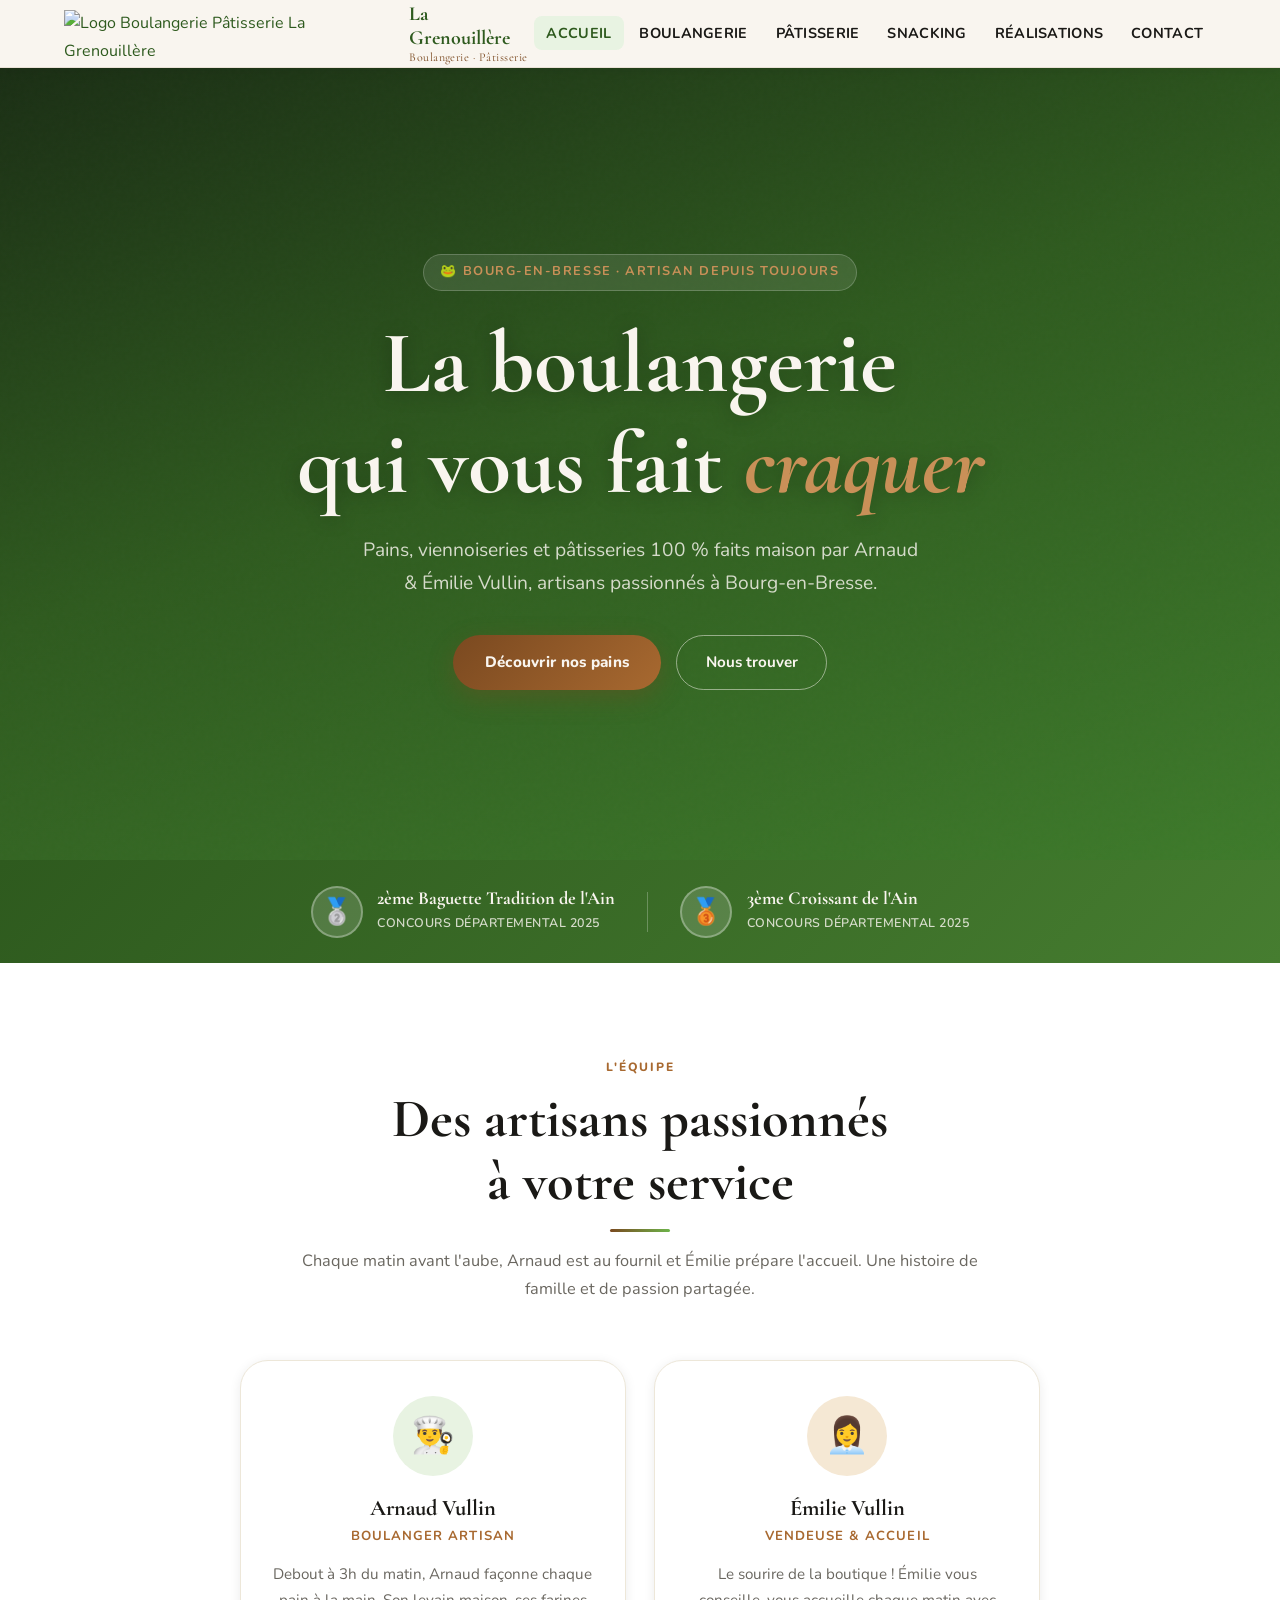
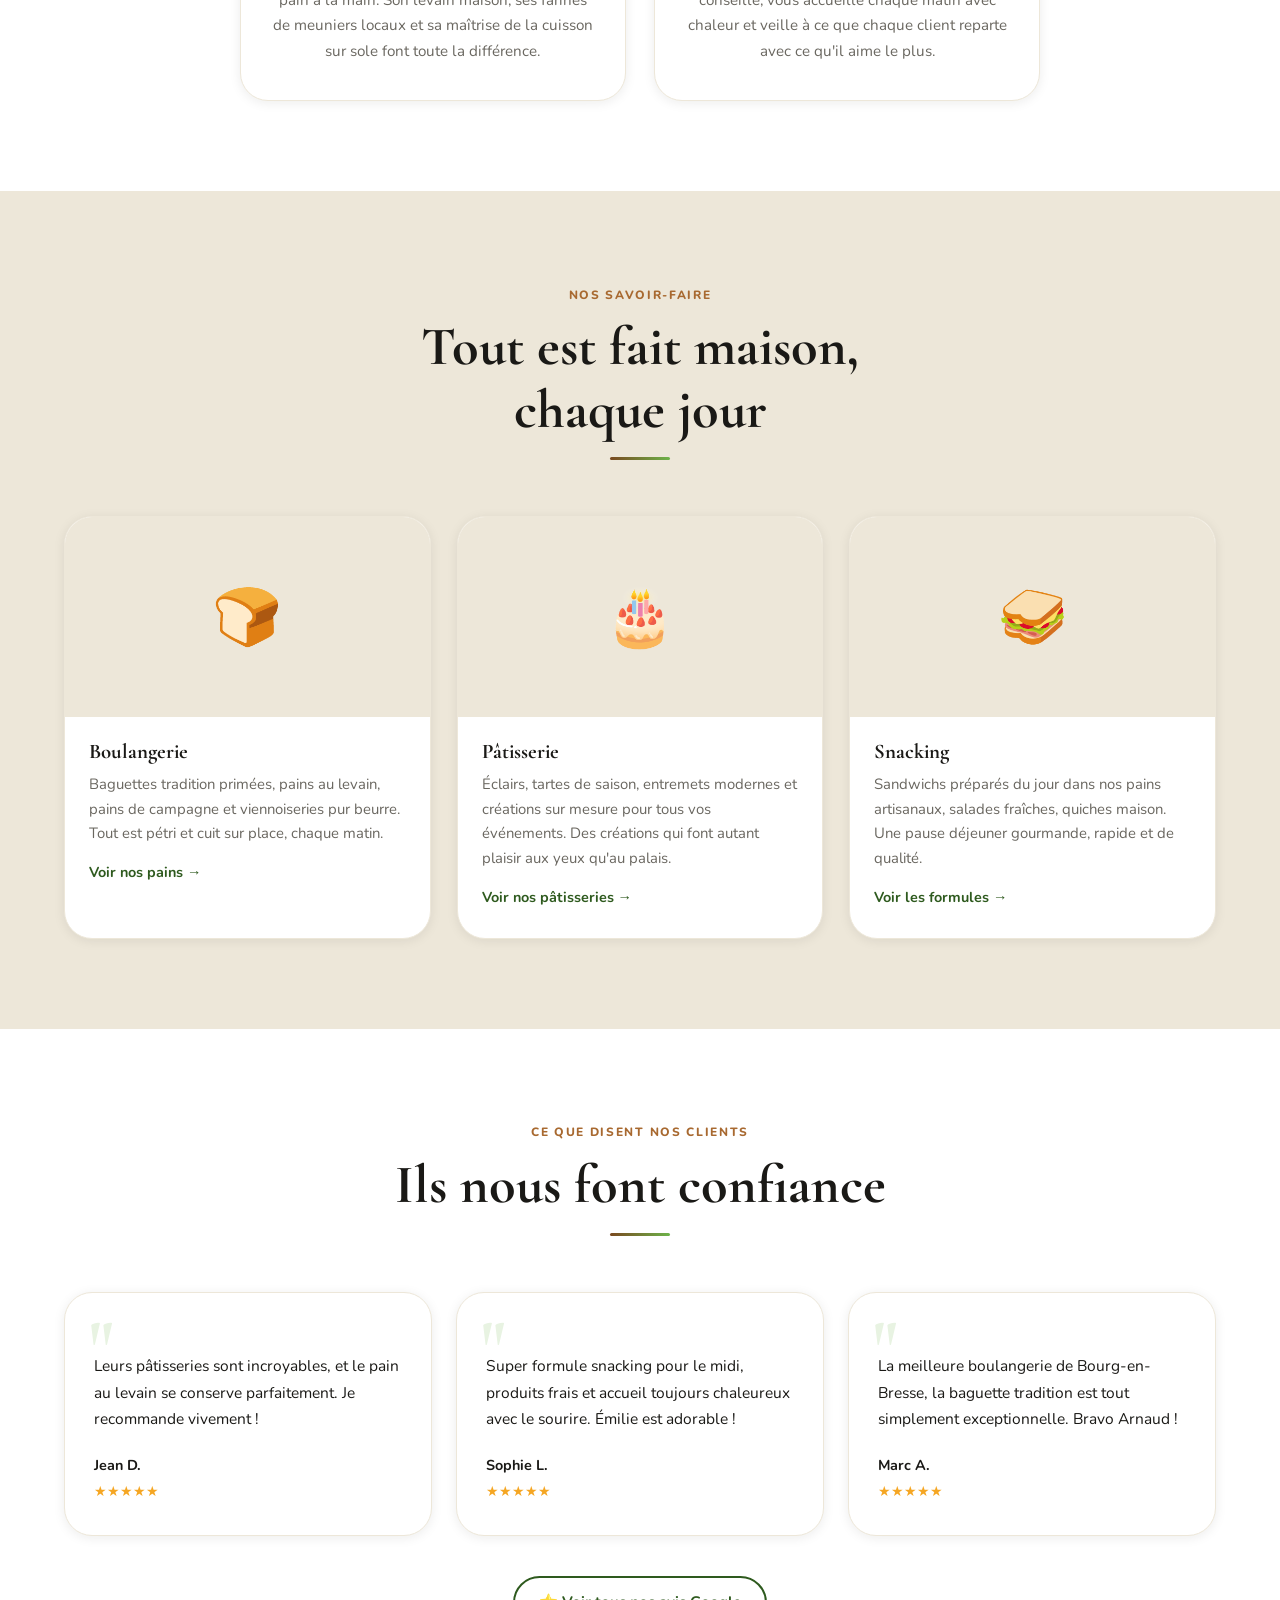
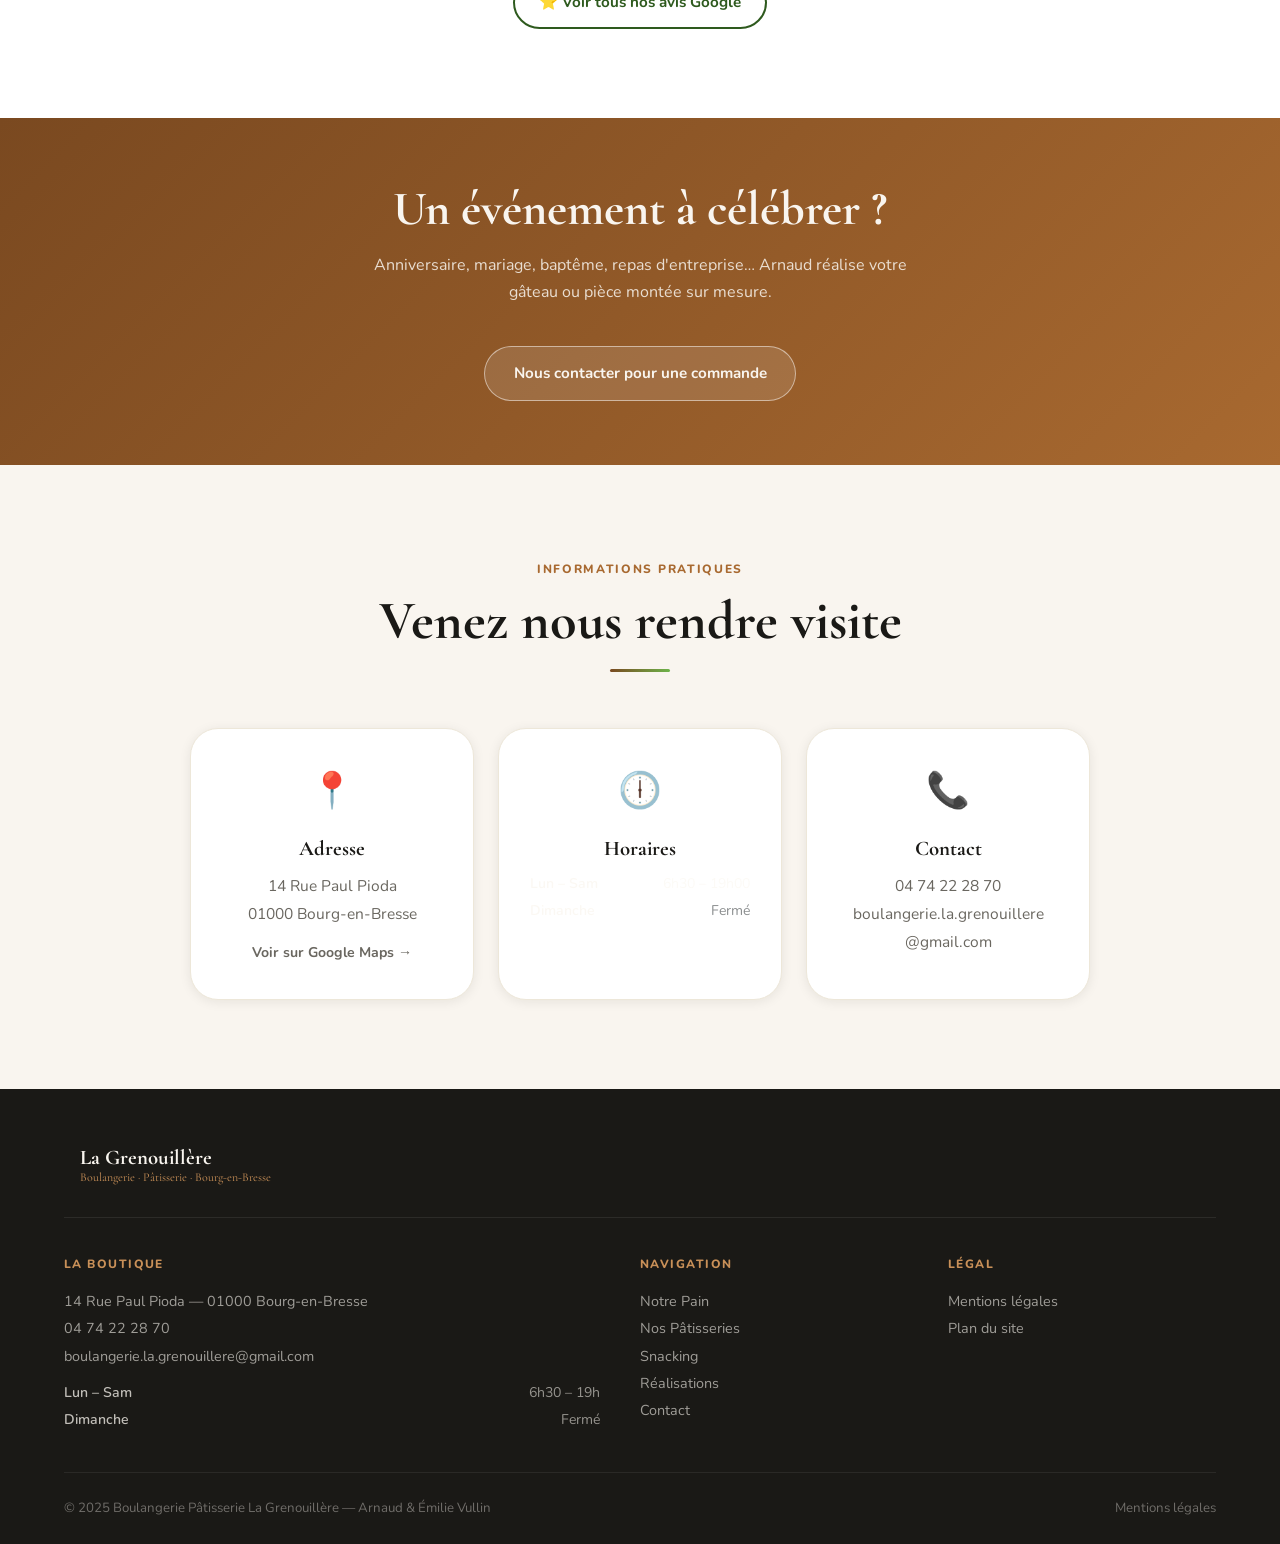
==== index.html @ 6d9329ed "super site" ====
<!DOCTYPE html>
<html lang="fr">
<head>
  <meta charset="UTF-8">
  <meta name="viewport" content="width=device-width, initial-scale=1.0">
  <title>Boulangerie Pâtisserie La Grenouillère — Artisan Boulanger à Bourg-en-Bresse</title>
  <meta name="description" content="Boulangerie Pâtisserie artisanale La Grenouillère, tenue par Arnaud et Émilie Vullin à Bourg-en-Bresse. Primée 2ème Baguette Tradition & 3ème Croissant de l'Ain 2025. Tout fait maison.">
  <meta name="robots" content="index, follow">
  <meta name="keywords" content="boulangerie Bourg-en-Bresse, pâtisserie artisanale, baguette tradition Ain, croissant artisanal, La Grenouillère">
  <link rel="canonical" href="https://boulangerie-bourgenbresse.fr/">
  <link rel="stylesheet" href="style.css">

  <!-- Open Graph -->
  <meta property="og:title" content="Boulangerie Pâtisserie La Grenouillère — Bourg-en-Bresse">
  <meta property="og:description" content="Artisan boulanger-pâtissier à Bourg-en-Bresse. Primé 2ème Baguette Tradition & 3ème Croissant de l'Ain 2025.">
  <meta property="og:type" content="website">
  <meta property="og:url" content="https://boulangerie-bourgenbresse.fr/">
  <meta property="og:image" content="https://boulangerie-bourgenbresse.fr/images/og-image.jpg">
  <meta property="og:locale" content="fr_FR">

  <!-- Schema.org JSON-LD -->
  <script type="application/ld+json">
  {
    "@context": "https://schema.org",
    "@type": "Bakery",
    "name": "Boulangerie Pâtisserie La Grenouillère",
    "description": "Boulangerie pâtisserie artisanale tenue par Arnaud et Émilie Vullin. Primée 2ème Baguette Tradition et 3ème Croissant de l'Ain 2025.",
    "url": "https://boulangerie-bourgenbresse.fr/",
    "telephone": "+33474222870",
    "email": "boulangerie.la.grenouillere@gmail.com",
    "image": "https://boulangerie-bourgenbresse.fr/images/logo-grenouille.png",
    "priceRange": "€",
    "servesCuisine": "Boulangerie, Pâtisserie française",
    "address": {
      "@type": "PostalAddress",
      "streetAddress": "14 Rue Paul Pioda",
      "addressLocality": "Bourg-en-Bresse",
      "postalCode": "01000",
      "addressCountry": "FR"
    },
    "geo": {
      "@type": "GeoCoordinates",
      "latitude": "46.2059",
      "longitude": "5.2263"
    },
    "openingHoursSpecification": [
      {
        "@type": "OpeningHoursSpecification",
        "dayOfWeek": ["Monday","Tuesday","Wednesday","Thursday","Friday","Saturday"],
        "opens": "06:30",
        "closes": "19:00"
      }
    ],
    "award": [
      "2ème Baguette Tradition de l'Ain 2025",
      "3ème Croissant de l'Ain 2025"
    ]
  }
  </script>
</head>
<body>

<!-- ===== HEADER ===== -->
<header>
  <div class="logo-container">
    <a href="index.html">
      <img src="images/logo-grenouille.png" alt="Logo Boulangerie Pâtisserie La Grenouillère">
      <div class="logo-text">La Grenouillère <span>Boulangerie · Pâtisserie</span></div>
    </a>
  </div>
  <div id="burger" class="burger" aria-label="Ouvrir le menu" role="button" tabindex="0">
    <div></div><div></div><div></div>
  </div>
  <nav id="nav-links" role="navigation" aria-label="Navigation principale">
    <ul>
      <li><a href="index.html" class="active">Accueil</a></li>
      <li><a href="boulangerie.html">Boulangerie</a></li>
      <li><a href="patisserie.html">Pâtisserie</a></li>
      <li><a href="snacking.html">Snacking</a></li>
      <li><a href="realisations.html">Réalisations</a></li>
      <li><a href="contact.html">Contact</a></li>
    </ul>
  </nav>
</header>

<!-- ===== HERO ===== -->
<main>
<section class="hero" aria-label="Accueil">
  <div class="hero-grain" aria-hidden="true"></div>
  <div class="hero-inner">
    <div class="hero-eyebrow">🐸 Bourg-en-Bresse · Artisan depuis toujours</div>
    <h1>La boulangerie<br>qui vous fait <em>craquer</em></h1>
    <p>Pains, viennoiseries et pâtisseries 100&nbsp;% faits maison par Arnaud &amp; Émilie Vullin, artisans passionnés à Bourg-en-Bresse.</p>
    <div class="hero-cta">
      <a href="boulangerie.html" class="btn-primary">Découvrir nos pains</a>
      <a href="contact.html" class="btn-outline">Nous trouver</a>
    </div>
  </div>
</section>

<!-- ===== RÉCOMPENSES ===== -->
<div class="awards-strip" role="region" aria-label="Récompenses">
  <div class="award-badge">
    <div class="award-badge-icon" aria-hidden="true">🥈</div>
    <div class="award-badge-text">
      <strong>2ème Baguette Tradition de l'Ain</strong>
      <span>Concours Départemental 2025</span>
    </div>
  </div>
  <div class="award-sep" aria-hidden="true"></div>
  <div class="award-badge">
    <div class="award-badge-icon" aria-hidden="true">🥉</div>
    <div class="award-badge-text">
      <strong>3ème Croissant de l'Ain</strong>
      <span>Concours Départemental 2025</span>
    </div>
  </div>
</div>

<!-- ===== ARTISANS ===== -->
<section class="section-pad section-pad--white" aria-labelledby="artisans-title">
  <div class="section-header">
    <span class="section-label">L'équipe</span>
    <h2 class="section-title" id="artisans-title">Des artisans passionnés<br>à votre service</h2>
    <div class="divider"></div>
    <p class="section-sub" style="margin-top:1rem">Chaque matin avant l'aube, Arnaud est au fournil et Émilie prépare l'accueil. Une histoire de famille et de passion partagée.</p>
  </div>
  <div class="team-grid">
    <article class="team-card">
      <div class="team-avatar team-avatar--green" aria-hidden="true">👨‍🍳</div>
      <h3>Arnaud Vullin</h3>
      <p class="role">Boulanger artisan</p>
      <p>Debout à 3h du matin, Arnaud façonne chaque pain à la main. Son levain maison, ses farines de meuniers locaux et sa maîtrise de la cuisson sur sole font toute la différence.</p>
    </article>
    <article class="team-card">
      <div class="team-avatar team-avatar--wood" aria-hidden="true">👩‍💼</div>
      <h3>Émilie Vullin</h3>
      <p class="role">Vendeuse & accueil</p>
      <p>Le sourire de la boutique ! Émilie vous conseille, vous accueille chaque matin avec chaleur et veille à ce que chaque client reparte avec ce qu'il aime le plus.</p>
    </article>
  </div>
</section>

<!-- ===== NOS SPÉCIALITÉS ===== -->
<section class="section-pad section-pad--alt" aria-labelledby="specialites-title">
  <div class="section-header">
    <span class="section-label">Nos savoir-faire</span>
    <h2 class="section-title" id="specialites-title">Tout est fait maison,<br>chaque jour</h2>
    <div class="divider"></div>
  </div>
  <div class="cards-grid">
    <article class="card">
      <div class="card-img" role="img" aria-label="Boulangerie">
        <img src="images/hero-boulangerie.jpg" alt="Pains artisanaux cuits sur sole" class="card-img" onerror="this.style.display='none';this.parentElement.innerHTML='🍞'">
      </div>
      <div class="card-body">
        <h3>Boulangerie</h3>
        <p>Baguettes tradition primées, pains au levain, pains de campagne et viennoiseries pur beurre. Tout est pétri et cuit sur place, chaque matin.</p>
        <a href="boulangerie.html" style="display:inline-block;margin-top:.9rem;font-weight:700;font-size:.9rem;color:var(--green)">Voir nos pains →</a>
      </div>
    </article>
    <article class="card">
      <div class="card-img" role="img" aria-label="Pâtisserie">
        <img src="images/hero-patisserie.jpg" alt="Pâtisseries fines artisanales" class="card-img" onerror="this.style.display='none';this.parentElement.innerHTML='🎂'">
      </div>
      <div class="card-body">
        <h3>Pâtisserie</h3>
        <p>Éclairs, tartes de saison, entremets modernes et créations sur mesure pour tous vos événements. Des créations qui font autant plaisir aux yeux qu'au palais.</p>
        <a href="patisserie.html" style="display:inline-block;margin-top:.9rem;font-weight:700;font-size:.9rem;color:var(--green)">Voir nos pâtisseries →</a>
      </div>
    </article>
    <article class="card">
      <div class="card-img" role="img" aria-label="Snacking">
        <img src="images/hero-snacking.jpg" alt="Sandwichs et snacking fait maison" class="card-img" onerror="this.style.display='none';this.parentElement.innerHTML='🥪'">
      </div>
      <div class="card-body">
        <h3>Snacking</h3>
        <p>Sandwichs préparés du jour dans nos pains artisanaux, salades fraîches, quiches maison. Une pause déjeuner gourmande, rapide et de qualité.</p>
        <a href="snacking.html" style="display:inline-block;margin-top:.9rem;font-weight:700;font-size:.9rem;color:var(--green)">Voir les formules →</a>
      </div>
    </article>
  </div>
</section>

<!-- ===== AVIS CLIENTS ===== -->
<section class="section-pad section-pad--white" aria-labelledby="avis-title">
  <div class="section-header">
    <span class="section-label">Ce que disent nos clients</span>
    <h2 class="section-title" id="avis-title">Ils nous font confiance</h2>
    <div class="divider"></div>
  </div>
  <div class="reviews-grid">
    <article class="review-card">
      <p>Leurs pâtisseries sont incroyables, et le pain au levain se conserve parfaitement. Je recommande vivement !</p>
      <div class="reviewer">
        <div>
          <strong>Jean D.</strong>
          <div class="stars">★★★★★</div>
        </div>
      </div>
    </article>
    <article class="review-card">
      <p>Super formule snacking pour le midi, produits frais et accueil toujours chaleureux avec le sourire. Émilie est adorable !</p>
      <div class="reviewer">
        <div>
          <strong>Sophie L.</strong>
          <div class="stars">★★★★★</div>
        </div>
      </div>
    </article>
    <article class="review-card">
      <p>La meilleure boulangerie de Bourg-en-Bresse, la baguette tradition est tout simplement exceptionnelle. Bravo Arnaud !</p>
      <div class="reviewer">
        <div>
          <strong>Marc A.</strong>
          <div class="stars">★★★★★</div>
        </div>
      </div>
    </article>
  </div>
  <div style="text-align:center">
    <a href="https://www.google.com/maps/search/Boulangerie+La+Grenouillere+Bourg-en-Bresse" target="_blank" rel="noopener" class="google-reviews-link">
      ⭐ Voir tous nos avis Google
    </a>
  </div>
</section>

<!-- ===== CTA COMMANDE ===== -->
<section class="cta-banner" aria-label="Commande spéciale">
  <h2>Un événement à célébrer ?</h2>
  <p>Anniversaire, mariage, baptême, repas d'entreprise… Arnaud réalise votre gâteau ou pièce montée sur mesure.</p>
  <a href="contact.html" class="btn-outline" style="background:rgba(255,255,255,.12);border-color:rgba(255,255,255,.5);margin-top:.5rem">Nous contacter pour une commande</a>
</section>

<!-- ===== INFOS PRATIQUES ===== -->
<section class="section-pad" aria-labelledby="infos-title">
  <div class="section-header">
    <span class="section-label">Informations pratiques</span>
    <h2 class="section-title" id="infos-title">Venez nous rendre visite</h2>
    <div class="divider"></div>
  </div>
  <div class="reviews-grid" style="max-width:900px;margin:0 auto">
    <div class="info-card">
      <div class="info-card-icon">📍</div>
      <h3>Adresse</h3>
      <p>14 Rue Paul Pioda<br>01000 Bourg-en-Bresse</p>
      <a href="https://maps.google.com/?q=14+Rue+Paul+Pioda+Bourg-en-Bresse" target="_blank" rel="noopener" style="display:inline-block;margin-top:.8rem;font-weight:700;font-size:.88rem">Voir sur Google Maps →</a>
    </div>
    <div class="info-card">
      <div class="info-card-icon">🕕</div>
      <h3>Horaires</h3>
      <div class="footer-hours" style="text-align:left;max-width:220px;margin:0 auto">
        <div class="footer-hours-row"><span>Lun – Sam</span><span>6h30 – 19h00</span></div>
        <div class="footer-hours-row"><span>Dimanche</span><span style="color:var(--grey)">Fermé</span></div>
      </div>
    </div>
    <div class="info-card">
      <div class="info-card-icon">📞</div>
      <h3>Contact</h3>
      <p><a href="tel:0474222870">04 74 22 28 70</a><br>
      <a href="mailto:boulangerie.la.grenouillere@gmail.com">boulangerie.la.grenouillere<br>@gmail.com</a></p>
    </div>
  </div>
</section>
</main>

<!-- ===== FOOTER ===== -->
<footer>
  <div class="footer-top">
    <img src="images/logo-grenouille.png" alt="" aria-hidden="true" style="height:40px;opacity:.7">
    <div class="footer-logo-text">La Grenouillère <span>Boulangerie · Pâtisserie · Bourg-en-Bresse</span></div>
  </div>
  <div class="footer-grid">
    <div class="footer-col">
      <h4>La boutique</h4>
      <p>14 Rue Paul Pioda — 01000 Bourg-en-Bresse<br>
      <a href="tel:0474222870">04 74 22 28 70</a><br>
      <a href="mailto:boulangerie.la.grenouillere@gmail.com">boulangerie.la.grenouillere@gmail.com</a></p>
      <div class="footer-hours" style="margin-top:.7rem">
        <div class="footer-hours-row"><span>Lun – Sam</span><span>6h30 – 19h</span></div>
        <div class="footer-hours-row"><span>Dimanche</span><span>Fermé</span></div>
      </div>
    </div>
    <div class="footer-col">
      <h4>Navigation</h4>
      <ul>
        <li><a href="boulangerie.html">Notre Pain</a></li>
        <li><a href="patisserie.html">Nos Pâtisseries</a></li>
        <li><a href="snacking.html">Snacking</a></li>
        <li><a href="realisations.html">Réalisations</a></li>
        <li><a href="contact.html">Contact</a></li>
      </ul>
    </div>
    <div class="footer-col">
      <h4>Légal</h4>
      <ul>
        <li><a href="mentions-legales.html">Mentions légales</a></li>
        <li><a href="sitemap.xml">Plan du site</a></li>
      </ul>
    </div>
  </div>
  <div class="footer-bottom">
    <span>© 2025 Boulangerie Pâtisserie La Grenouillère — Arnaud &amp; Émilie Vullin</span>
    <a href="mentions-legales.html">Mentions légales</a>
  </div>
</footer>

<script>
  const burger = document.getElementById('burger');
  const nav    = document.getElementById('nav-links');
  burger.addEventListener('click', () => {
    const open = nav.classList.toggle('nav-active');
    burger.classList.toggle('toggle', open);
    burger.setAttribute('aria-label', open ? 'Fermer le menu' : 'Ouvrir le menu');
  });
  document.querySelectorAll('nav ul li a').forEach(l => l.addEventListener('click', () => {
    nav.classList.remove('nav-active');
    burger.classList.remove('toggle');
  }));
</script>
</body>
</html>
---- style.css ----
/* ===================================================
   Boulangerie Pâtisserie La Grenouillère — style.css
   Direction artistique : artisan boulanger premium
   =================================================== */

@import url('https://fonts.googleapis.com/css2?family=Cormorant+Garamond:ital,wght@0,400;0,600;0,700;1,400;1,600&family=Nunito:wght@300;400;600;700;800&display=swap');

:root {
  --cream:        #f9f5ef;
  --cream-dark:   #ede7d9;
  --cream-mid:    #f2ece2;
  --white:        #ffffff;
  --text:         #1a1916;
  --text-muted:   #6a6760;
  --text-light:   #9a9890;
  --green:        #2e5a1e;
  --green-mid:    #467d30;
  --green-light:  #6db34a;
  --green-pale:   #e8f3e2;
  --wood:         #7a4920;
  --wood-mid:     #a86930;
  --wood-light:   #c99058;
  --wood-pale:    #f5e8d4;
  --grey:         #8c8f90;
  --grey-light:   #f0edea;
  --grey-dark:    #3a3c3e;
  --shadow-sm:    0 2px 12px rgba(30,25,18,0.08);
  --shadow-md:    0 8px 32px rgba(30,25,18,0.12);
  --shadow-lg:    0 20px 60px rgba(30,25,18,0.15);
  --radius:       16px;
  --radius-sm:    10px;
  --radius-lg:    28px;
}

/* ——————— Reset & Base ——————— */
*, *::before, *::after { margin: 0; padding: 0; box-sizing: border-box; }

html { scroll-behavior: smooth; font-size: 16px; }

body {
  background-color: var(--cream);
  color: var(--text);
  font-family: 'Nunito', sans-serif;
  font-weight: 400;
  line-height: 1.7;
  overflow-x: hidden;
}

h1, h2, h3, h4 {
  font-family: 'Cormorant Garamond', serif;
  line-height: 1.15;
}

a { color: var(--green); text-decoration: none; transition: color .2s; }
a:hover { color: var(--green-mid); }
img { max-width: 100%; display: block; }

/* ——————— Utility ——————— */
.sr-only {
  position: absolute; width: 1px; height: 1px; overflow: hidden;
  clip: rect(0,0,0,0); white-space: nowrap;
}

/* ——————— Header ——————— */
header {
  background: rgba(249,245,239,0.96);
  backdrop-filter: blur(16px);
  -webkit-backdrop-filter: blur(16px);
  padding: 0 5%;
  height: 68px;
  display: flex;
  align-items: center;
  justify-content: space-between;
  position: sticky;
  top: 0;
  z-index: 1000;
  border-bottom: 1px solid rgba(122,73,32,0.12);
  box-shadow: var(--shadow-sm);
}

.logo-container img { height: 46px; width: auto; }
.logo-container a { display: flex; align-items: center; gap: .6rem; }
.logo-text {
  font-family: 'Cormorant Garamond', serif;
  font-size: 1.25rem;
  font-weight: 700;
  color: var(--green);
  line-height: 1.2;
}
.logo-text span { display: block; font-size: .75rem; font-weight: 400; color: var(--wood); letter-spacing: .04em; }

nav ul { list-style: none; display: flex; gap: 0.15rem; align-items: center; }

nav a {
  color: var(--text);
  font-family: 'Nunito', sans-serif;
  font-weight: 700;
  font-size: .9rem;
  padding: .45rem .8rem;
  border-radius: 8px;
  transition: background .2s, color .2s;
  letter-spacing: .02em;
  text-transform: uppercase;
}

nav a:hover, nav a.active {
  color: var(--green);
  background: var(--green-pale);
}

/* Burger */
.burger {
  display: none;
  cursor: pointer;
  flex-direction: column;
  justify-content: center;
  gap: 5px;
  width: 40px;
  height: 40px;
  padding: 8px;
  border-radius: 8px;
  transition: background .2s;
}
.burger:hover { background: var(--cream-dark); }
.burger div {
  width: 100%;
  height: 2.5px;
  background: var(--text);
  border-radius: 99px;
  transition: all .3s ease;
}
.burger.toggle div:nth-child(1) { transform: rotate(45deg) translate(5px, 5px); }
.burger.toggle div:nth-child(2) { opacity: 0; transform: translateX(-8px); }
.burger.toggle div:nth-child(3) { transform: rotate(-45deg) translate(5px, -5px); }

/* ——————— Mobile Nav ——————— */
@media (max-width: 900px) {
  .burger { display: flex; }

  nav {
    position: fixed;
    top: 68px;
    left: 0; right: 0;
    background: var(--white);
    max-height: 0;
    overflow: hidden;
    transition: max-height .4s ease, box-shadow .3s;
    z-index: 999;
  }
  nav.nav-active {
    max-height: 520px;
    box-shadow: var(--shadow-lg);
  }
  nav ul {
    flex-direction: column;
    align-items: stretch;
    gap: 0;
    padding: .8rem 1.2rem 1.4rem;
  }
  nav a {
    display: block;
    padding: .9rem 1rem;
    font-size: 1.05rem;
    border-radius: var(--radius-sm);
    border-bottom: 1px solid var(--cream-dark);
  }
  nav ul li:last-child a { border-bottom: none; }
}

/* ——————— Hero ——————— */
.hero {
  position: relative;
  min-height: 88vh;
  display: flex;
  flex-direction: column;
  justify-content: center;
  align-items: center;
  text-align: center;
  padding: 5rem 1.5rem 4rem;
  overflow: hidden;
  background: linear-gradient(160deg, #1a2e14 0%, #2e5a1e 45%, #3d7a2a 100%);
}

.hero::before {
  content: '';
  position: absolute; inset: 0;
  background: url('images/facade-boulangerie.jpg') center/cover no-repeat;
  opacity: .28;
}

.hero-grain {
  position: absolute; inset: 0;
  background-image: url("data:image/svg+xml,%3Csvg viewBox='0 0 200 200' xmlns='http://www.w3.org/2000/svg'%3E%3Cfilter id='n'%3E%3CfeTurbulence type='fractalNoise' baseFrequency='0.9' numOctaves='4' stitchTiles='stitch'/%3E%3C/filter%3E%3Crect width='100%25' height='100%25' filter='url(%23n)' opacity='.04'/%3E%3C/svg%3E");
  opacity: .5;
  pointer-events: none;
}

.hero-inner {
  position: relative;
  z-index: 2;
  max-width: 820px;
  animation: heroFade .9s ease both;
}

@keyframes heroFade {
  from { opacity: 0; transform: translateY(22px); }
  to   { opacity: 1; transform: translateY(0); }
}

.hero-eyebrow {
  display: inline-flex;
  align-items: center;
  gap: .5rem;
  background: rgba(255,255,255,0.1);
  border: 1px solid rgba(255,255,255,0.2);
  color: var(--wood-light);
  font-family: 'Nunito', sans-serif;
  font-size: .8rem;
  font-weight: 700;
  letter-spacing: .12em;
  text-transform: uppercase;
  padding: .4rem 1rem;
  border-radius: 99px;
  margin-bottom: 1.4rem;
}

.hero h1 {
  font-size: clamp(3rem, 7vw, 5.5rem);
  font-weight: 700;
  color: var(--cream);
  margin-bottom: 1.2rem;
  text-shadow: 0 2px 20px rgba(0,0,0,.25);
}

.hero h1 em {
  font-style: italic;
  color: var(--wood-light);
}

.hero p {
  font-size: clamp(1rem, 2.2vw, 1.2rem);
  color: rgba(249,245,239,.82);
  max-width: 560px;
  margin: 0 auto 2.2rem;
}

.hero-cta {
  display: flex;
  flex-wrap: wrap;
  gap: .9rem;
  justify-content: center;
}

/* ——————— Buttons ——————— */
.btn-primary {
  display: inline-flex;
  align-items: center;
  gap: .5rem;
  background: linear-gradient(135deg, var(--wood) 0%, var(--wood-mid) 100%);
  color: var(--cream);
  padding: .9rem 2rem;
  border-radius: 99px;
  font-family: 'Nunito', sans-serif;
  font-weight: 800;
  font-size: .95rem;
  letter-spacing: .02em;
  box-shadow: 0 8px 24px rgba(122,73,32,.35);
  transition: transform .25s, box-shadow .25s;
  border: none; cursor: pointer;
}
.btn-primary:hover { transform: translateY(-2px); box-shadow: 0 14px 32px rgba(122,73,32,.42); color: var(--cream); }

.btn-outline {
  display: inline-flex;
  align-items: center;
  gap: .5rem;
  background: transparent;
  color: var(--cream);
  padding: .85rem 1.8rem;
  border-radius: 99px;
  font-family: 'Nunito', sans-serif;
  font-weight: 700;
  font-size: .95rem;
  border: 1.5px solid rgba(249,245,239,.5);
  transition: background .25s, border-color .25s;
}
.btn-outline:hover { background: rgba(249,245,239,.1); border-color: rgba(249,245,239,.8); color: var(--cream); }

.btn-green {
  display: inline-flex;
  align-items: center;
  gap: .5rem;
  background: linear-gradient(135deg, var(--green) 0%, var(--green-mid) 100%);
  color: var(--cream);
  padding: .9rem 2rem;
  border-radius: 99px;
  font-family: 'Nunito', sans-serif;
  font-weight: 800;
  font-size: .95rem;
  box-shadow: 0 8px 24px rgba(46,90,30,.3);
  transition: transform .25s, box-shadow .25s;
  border: none; cursor: pointer;
}
.btn-green:hover { transform: translateY(-2px); box-shadow: 0 14px 32px rgba(46,90,30,.38); color: var(--cream); }

/* ——————— Awards Strip ——————— */
.awards-strip {
  background: linear-gradient(135deg, var(--green) 0%, var(--green-mid) 100%);
  padding: 1.6rem 5%;
  display: flex;
  justify-content: center;
  align-items: center;
  gap: 2rem;
  flex-wrap: wrap;
}

.award-badge {
  display: flex;
  align-items: center;
  gap: .9rem;
  color: var(--cream);
}

.award-badge-icon {
  width: 52px;
  height: 52px;
  background: rgba(255,255,255,.15);
  border: 2px solid rgba(255,255,255,.3);
  border-radius: 50%;
  display: flex;
  align-items: center;
  justify-content: center;
  font-size: 1.6rem;
  flex-shrink: 0;
}

.award-badge-text strong {
  display: block;
  font-family: 'Cormorant Garamond', serif;
  font-size: 1.15rem;
  font-weight: 700;
  line-height: 1.2;
}
.award-badge-text span {
  font-size: .78rem;
  opacity: .82;
  font-weight: 600;
  letter-spacing: .04em;
  text-transform: uppercase;
}

.award-sep {
  width: 1px;
  height: 40px;
  background: rgba(255,255,255,.25);
}

/* ——————— Section Commons ——————— */
.section-pad {
  padding: clamp(3.5rem, 7vw, 6.5rem) 5%;
}

.section-pad--alt {
  background: var(--cream-dark);
}

.section-pad--dark {
  background: linear-gradient(160deg, #1a2e14 0%, #243d1a 100%);
  color: var(--cream);
}

.section-pad--white { background: var(--white); }

.section-header {
  text-align: center;
  max-width: 680px;
  margin: 0 auto 3.5rem;
}

.section-label {
  display: inline-block;
  font-family: 'Nunito', sans-serif;
  font-size: .75rem;
  font-weight: 800;
  letter-spacing: .14em;
  text-transform: uppercase;
  color: var(--wood-mid);
  margin-bottom: .7rem;
}

.section-label--light { color: var(--wood-light); }

.section-title {
  font-family: 'Cormorant Garamond', serif;
  font-size: clamp(2.2rem, 5vw, 3.4rem);
  font-weight: 700;
  color: var(--text);
  margin-bottom: 1rem;
}

.section-title--light { color: var(--cream); }

.section-sub {
  color: var(--text-muted);
  font-size: 1.02rem;
}
.section-sub--light { color: rgba(249,245,239,.75); }

/* Divider */
.divider {
  width: 60px;
  height: 3px;
  background: linear-gradient(90deg, var(--wood), var(--green-light));
  border-radius: 99px;
  margin: 1rem auto 0;
}

/* ——————— Team Section ——————— */
.team-grid {
  display: grid;
  grid-template-columns: repeat(auto-fit, minmax(260px, 1fr));
  gap: 1.8rem;
  max-width: 800px;
  margin: 0 auto;
}

.team-card {
  background: var(--white);
  border-radius: var(--radius-lg);
  padding: 2.2rem 1.8rem;
  text-align: center;
  box-shadow: var(--shadow-sm);
  border: 1px solid var(--cream-dark);
  transition: transform .3s, box-shadow .3s;
}
.team-card:hover { transform: translateY(-4px); box-shadow: var(--shadow-md); }

.team-avatar {
  width: 80px;
  height: 80px;
  border-radius: 50%;
  margin: 0 auto 1.2rem;
  display: flex;
  align-items: center;
  justify-content: center;
  font-size: 2.2rem;
}

.team-avatar--green { background: var(--green-pale); }
.team-avatar--wood  { background: var(--wood-pale); }

.team-card h3 {
  font-size: 1.4rem;
  color: var(--text);
  margin-bottom: .25rem;
}
.team-card .role {
  font-size: .82rem;
  font-weight: 700;
  letter-spacing: .08em;
  text-transform: uppercase;
  color: var(--wood-mid);
  margin-bottom: .9rem;
}
.team-card p { color: var(--text-muted); font-size: .95rem; }

/* ——————— Cards Grid ——————— */
.cards-grid {
  display: grid;
  grid-template-columns: repeat(auto-fit, minmax(280px, 1fr));
  gap: 1.6rem;
}

.card {
  background: var(--white);
  border-radius: var(--radius-lg);
  overflow: hidden;
  box-shadow: var(--shadow-sm);
  border: 1px solid var(--cream-dark);
  transition: transform .3s ease, box-shadow .3s ease;
}
.card:hover { transform: translateY(-5px); box-shadow: var(--shadow-md); }

.card-img {
  width: 100%;
  height: 200px;
  object-fit: cover;
  background: var(--cream-dark);
  display: flex;
  align-items: center;
  justify-content: center;
  font-size: 3.5rem;
}

img.card-img { font-size: inherit; }

.card-body { padding: 1.4rem 1.5rem 1.7rem; }
.card-body h3 {
  font-size: 1.3rem;
  color: var(--text);
  margin-bottom: .55rem;
}
.card-body p { color: var(--text-muted); font-size: .93rem; line-height: 1.65; }

/* ——————— Product List (patisserie) ——————— */
.product-list {
  max-width: 900px;
  margin: 0 auto;
  list-style: none;
}
.product-list li {
  padding: .95rem 0;
  border-bottom: 1px solid var(--cream-dark);
  display: flex;
  align-items: baseline;
  gap: .8rem;
  color: var(--text-muted);
  font-size: .97rem;
}
.product-list li::before {
  content: '🥐';
  font-size: .9rem;
  flex-shrink: 0;
}
.product-list li strong {
  color: var(--text);
  font-weight: 700;
  font-family: 'Cormorant Garamond', serif;
  font-size: 1.1rem;
  min-width: fit-content;
}
.product-list li:last-child { border-bottom: none; }

/* ——————— Reviews ——————— */
.reviews-grid {
  display: grid;
  grid-template-columns: repeat(auto-fit, minmax(280px, 1fr));
  gap: 1.5rem;
}

.review-card {
  background: var(--white);
  border-radius: var(--radius-lg);
  padding: 2rem 1.8rem;
  box-shadow: var(--shadow-sm);
  border: 1px solid var(--cream-dark);
  position: relative;
  transition: transform .3s;
}
.review-card:hover { transform: translateY(-4px); }
.review-card::before {
  content: '"';
  position: absolute;
  top: 1rem; left: 1.5rem;
  font-family: 'Cormorant Garamond', serif;
  font-size: 5rem;
  line-height: 1;
  color: var(--green-pale);
  font-weight: 700;
}
.review-card p { color: var(--text); font-size: .97rem; line-height: 1.7; margin-top: 1.8rem; position: relative; z-index: 1; }
.review-card .reviewer {
  display: flex;
  align-items: center;
  gap: .6rem;
  margin-top: 1.2rem;
}
.review-card .reviewer strong { color: var(--text); font-weight: 700; font-size: .9rem; }
.review-card .stars { color: #f5a623; font-size: .9rem; }

/* ——————— Info Cards (contact, formules) ——————— */
.info-card {
  background: var(--white);
  border-radius: var(--radius-lg);
  padding: 2rem 1.8rem;
  box-shadow: var(--shadow-sm);
  border: 1px solid var(--cream-dark);
  text-align: center;
}
.info-card-icon {
  font-size: 2.2rem;
  margin-bottom: 1rem;
}
.info-card h3 {
  font-size: 1.3rem;
  color: var(--text);
  margin-bottom: .7rem;
}
.info-card p, .info-card a { color: var(--text-muted); font-size: .97rem; line-height: 1.8; }
.info-card a:hover { color: var(--green); }

/* ——————— Formule Cards ——————— */
.formule-grid {
  display: grid;
  grid-template-columns: repeat(auto-fit, minmax(260px, 1fr));
  gap: 1.6rem;
  max-width: 1000px;
  margin: 0 auto;
}

.formule-card {
  background: var(--white);
  border-radius: var(--radius-lg);
  padding: 2.2rem 1.8rem;
  text-align: center;
  box-shadow: var(--shadow-sm);
  border: 2px solid var(--cream-dark);
  transition: transform .3s, box-shadow .3s, border-color .3s;
  position: relative;
}
.formule-card:hover { transform: translateY(-5px); box-shadow: var(--shadow-md); border-color: var(--green-light); }
.formule-card.featured { border-color: var(--green-mid); }
.formule-card.featured::after {
  content: 'Populaire';
  position: absolute;
  top: -12px; left: 50%; transform: translateX(-50%);
  background: var(--green-mid);
  color: var(--cream);
  font-size: .72rem;
  font-weight: 800;
  letter-spacing: .08em;
  text-transform: uppercase;
  padding: .25rem .9rem;
  border-radius: 99px;
}

.formule-card h3 { font-size: 1.5rem; color: var(--text); margin-bottom: .5rem; }
.formule-price {
  font-family: 'Cormorant Garamond', serif;
  font-size: 3rem;
  font-weight: 700;
  color: var(--green);
  line-height: 1;
  margin: .8rem 0 1.2rem;
}
.formule-price span { font-size: 1.2rem; }
.formule-card p { color: var(--text-muted); font-size: .92rem; line-height: 1.9; }

/* ——————— Hero Sub (inner pages) ——————— */
.hero-sub {
  position: relative;
  padding: 5rem 5% 4rem;
  text-align: center;
  background: linear-gradient(160deg, #1a2e14 0%, #2e5a1e 60%, #3d7a2a 100%);
  overflow: hidden;
}
.hero-sub::before {
  content: '';
  position: absolute; inset: 0;
  opacity: .22;
  background-size: cover;
  background-position: center;
}
.hero-sub-boulangerie::before { background-image: url('images/hero-boulangerie.jpg'); }
.hero-sub-patisserie::before  { background-image: url('images/hero-patisserie.jpg'); }
.hero-sub-snacking::before    { background-image: url('images/hero-snacking.jpg'); }
.hero-sub-realisations::before { background-image: url('images/hero-realisations.jpg'); }

.hero-sub-inner { position: relative; z-index: 2; max-width: 700px; margin: 0 auto; }
.hero-sub h1 {
  font-size: clamp(2.6rem, 6vw, 4.2rem);
  color: var(--cream);
  margin-bottom: .9rem;
  font-weight: 700;
}
.hero-sub p { color: rgba(249,245,239,.8); font-size: 1.05rem; }
.hero-sub .hero-eyebrow { margin-bottom: 1.2rem; }

/* ——————— Galerie ——————— */
.galerie-grid {
  display: grid;
  grid-template-columns: repeat(auto-fit, minmax(280px, 1fr));
  gap: 1.4rem;
}
.galerie-item {
  border-radius: var(--radius-lg);
  overflow: hidden;
  box-shadow: var(--shadow-sm);
  position: relative;
  aspect-ratio: 4/3;
  background: var(--cream-dark);
  transition: transform .3s;
}
.galerie-item:hover { transform: scale(1.02); }
.galerie-item img {
  width: 100%; height: 100%;
  object-fit: cover;
  transition: transform .5s ease;
}
.galerie-item:hover img { transform: scale(1.06); }
.galerie-caption {
  position: absolute;
  bottom: 0; left: 0; right: 0;
  padding: 1.2rem 1.4rem .9rem;
  background: linear-gradient(transparent, rgba(20,20,14,.75));
  color: var(--cream);
  font-weight: 700;
  font-size: .9rem;
}
.galerie-placeholder {
  width: 100%; height: 100%;
  display: flex;
  flex-direction: column;
  align-items: center;
  justify-content: center;
  gap: .5rem;
  font-size: 3rem;
  color: var(--text-light);
  background: var(--cream-dark);
}
.galerie-placeholder span { font-size: .85rem; font-family: 'Nunito', sans-serif; }

/* ——————— CTA Banner ——————— */
.cta-banner {
  background: linear-gradient(135deg, var(--wood) 0%, var(--wood-mid) 100%);
  padding: 4rem 5%;
  text-align: center;
  color: var(--cream);
}
.cta-banner h2 {
  font-size: clamp(2rem, 4.5vw, 3rem);
  margin-bottom: .9rem;
  color: var(--cream);
}
.cta-banner p { opacity: .85; margin-bottom: 2rem; max-width: 540px; margin-inline: auto; margin-bottom: 2rem; }

/* ——————— Mentions légales ——————— */
.mentions-content {
  max-width: 800px;
  margin: 0 auto;
  padding: clamp(3rem, 6vw, 5rem) 5%;
}
.mentions-content h1 { font-size: 2.5rem; margin-bottom: 2rem; }
.mentions-content h3 {
  font-size: 1.3rem;
  color: var(--green);
  margin: 2.2rem 0 .7rem;
}
.mentions-content p { color: var(--text-muted); line-height: 1.8; }

/* ——————— Contact Map placeholder ——————— */
.map-placeholder {
  background: var(--cream-dark);
  border-radius: var(--radius-lg);
  height: 280px;
  display: flex;
  flex-direction: column;
  align-items: center;
  justify-content: center;
  gap: .7rem;
  color: var(--text-muted);
  font-size: 2.5rem;
  border: 1px solid var(--cream-dark);
}
.map-placeholder p { font-size: .9rem; font-family: 'Nunito', sans-serif; }

/* ——————— Google Reviews Link ——————— */
.google-reviews-link {
  display: inline-flex;
  align-items: center;
  gap: .6rem;
  margin-top: 2.5rem;
  font-weight: 700;
  color: var(--green);
  font-size: .95rem;
  padding: .7rem 1.5rem;
  border: 2px solid var(--green);
  border-radius: 99px;
  transition: background .2s, color .2s;
}
.google-reviews-link:hover {
  background: var(--green);
  color: var(--cream);
}

/* ——————— Note box ——————— */
.note-box {
  background: var(--green-pale);
  border-left: 4px solid var(--green-mid);
  border-radius: 0 var(--radius-sm) var(--radius-sm) 0;
  padding: 1rem 1.4rem;
  color: var(--green);
  font-size: .93rem;
  font-weight: 600;
  max-width: 840px;
  margin: 0 auto 2rem;
  line-height: 1.6;
}

/* ——————— Footer ——————— */
footer {
  background: #1a1916;
  color: rgba(249,245,239,.65);
  padding: 3.5rem 5% 1.5rem;
}

.footer-top {
  display: flex;
  align-items: center;
  gap: 1rem;
  margin-bottom: 2.5rem;
  padding-bottom: 2rem;
  border-bottom: 1px solid rgba(255,255,255,.08);
}

.footer-logo-text {
  font-family: 'Cormorant Garamond', serif;
  font-size: 1.3rem;
  color: var(--cream);
  font-weight: 700;
  line-height: 1.2;
}
.footer-logo-text span { font-size: .75rem; font-weight: 400; color: var(--wood-light); display: block; }

.footer-grid {
  display: grid;
  grid-template-columns: 2fr 1fr 1fr;
  gap: 2.5rem;
  margin-bottom: 2.5rem;
}

.footer-col h4 {
  font-family: 'Nunito', sans-serif;
  font-size: .75rem;
  font-weight: 800;
  letter-spacing: .12em;
  text-transform: uppercase;
  color: var(--wood-light);
  margin-bottom: 1rem;
}
.footer-col p, .footer-col a, .footer-col li {
  color: rgba(249,245,239,.6);
  font-size: .9rem;
  line-height: 1.9;
}
.footer-col a:hover { color: var(--green-light); }
.footer-col ul { list-style: none; }

.footer-hours {
  display: flex;
  flex-direction: column;
  gap: .2rem;
  margin-top: .5rem;
}
.footer-hours-row {
  display: flex;
  justify-content: space-between;
  gap: 1rem;
  font-size: .88rem;
  color: rgba(249,245,239,.55);
}
.footer-hours-row span:first-child { color: rgba(249,245,239,.75); font-weight: 600; }

.footer-bottom {
  border-top: 1px solid rgba(255,255,255,.07);
  padding-top: 1.5rem;
  display: flex;
  justify-content: space-between;
  align-items: center;
  gap: 1rem;
  flex-wrap: wrap;
  font-size: .83rem;
  color: rgba(249,245,239,.38);
}
.footer-bottom a { color: rgba(249,245,239,.38); }
.footer-bottom a:hover { color: var(--green-light); }

/* ——————— Responsive ——————— */
@media (max-width: 900px) {
  .footer-grid {
    grid-template-columns: 1fr 1fr;
  }
  .footer-grid .footer-col:first-child {
    grid-column: 1 / -1;
  }
  .awards-strip { gap: 1.2rem; }
  .award-sep { display: none; }
}

@media (max-width: 600px) {
  .hero { min-height: 80vh; padding: 4rem 1.2rem 3rem; }
  .hero-cta { flex-direction: column; align-items: center; }
  .footer-grid { grid-template-columns: 1fr; }
  .footer-top { flex-direction: column; align-items: flex-start; }
  .formule-card.featured { margin-top: 1rem; }
  .reviews-grid { grid-template-columns: 1fr; }
  .team-grid { grid-template-columns: 1fr; }
  .section-pad { padding: 3rem 4.5%; }
}

@media (max-width: 400px) {
  .awards-strip { flex-direction: column; gap: 1rem; padding: 1.4rem 5%; }
  .award-badge { justify-content: center; }
}
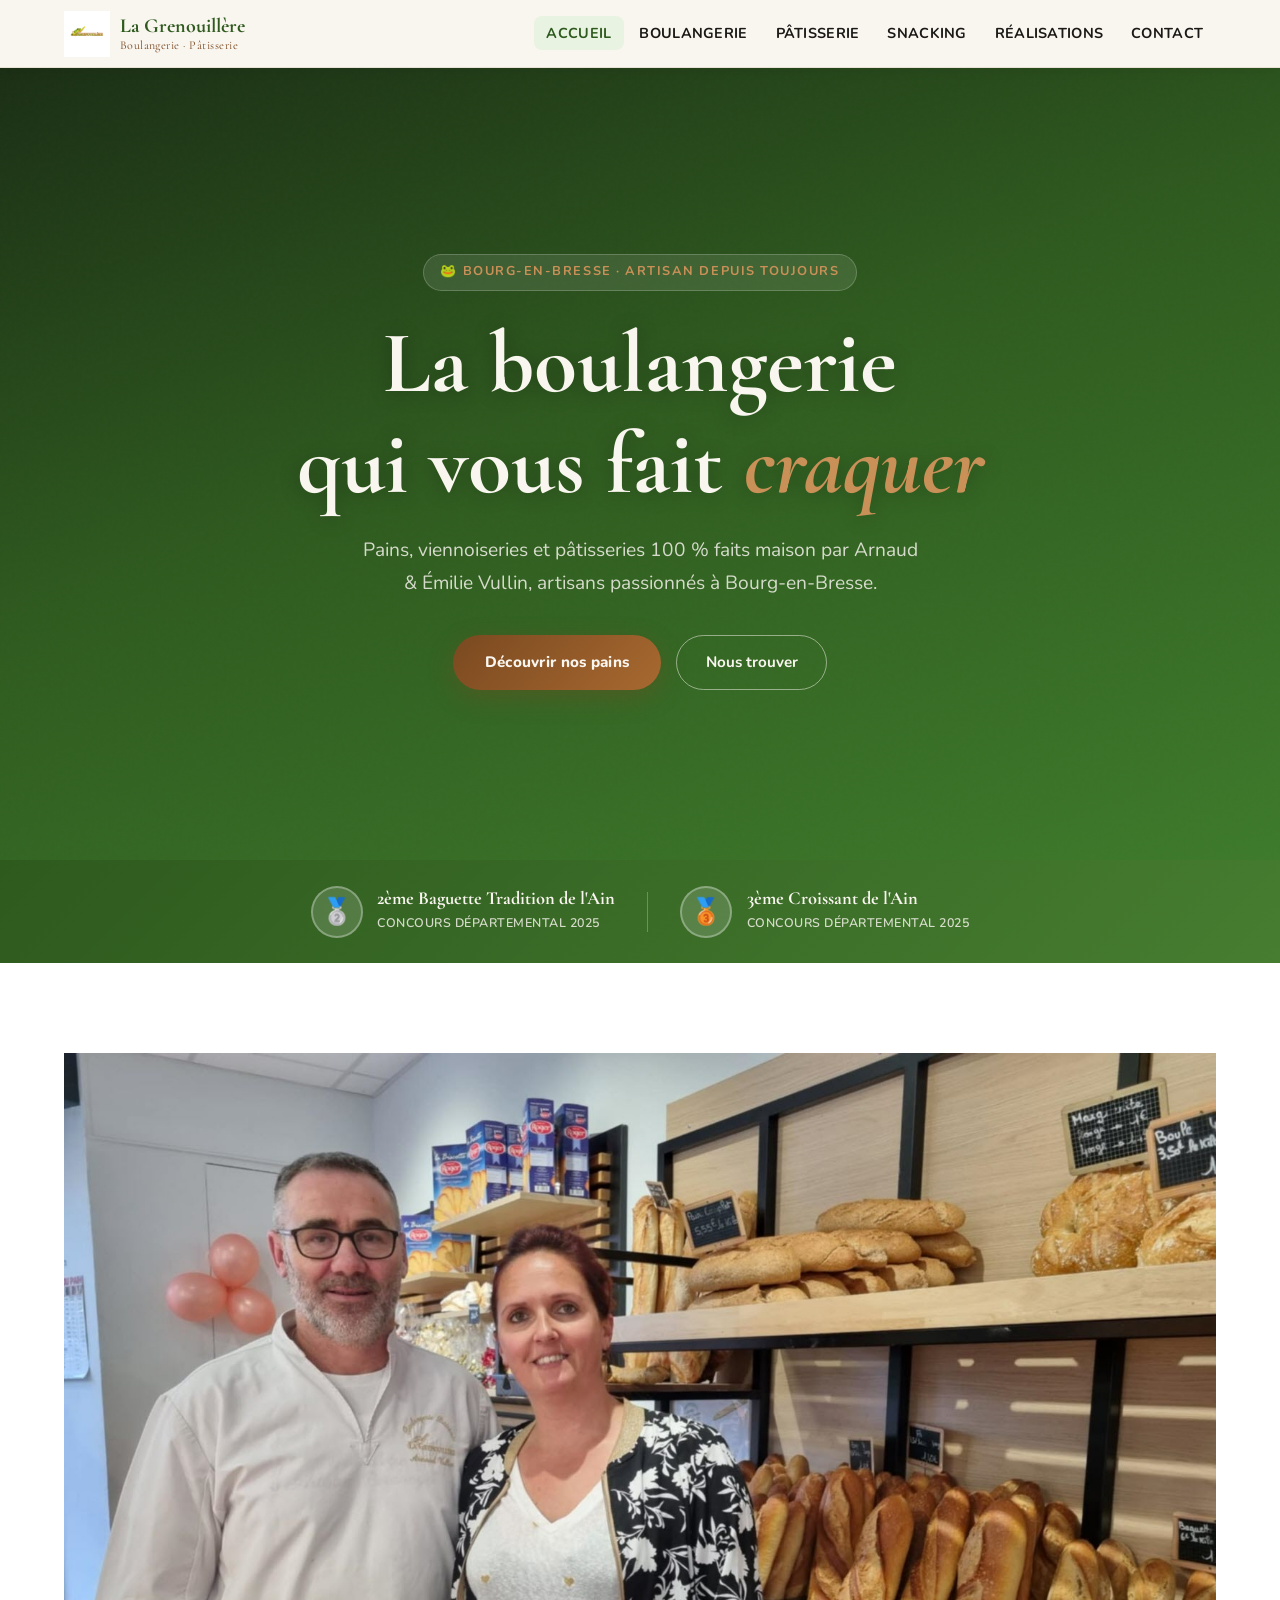
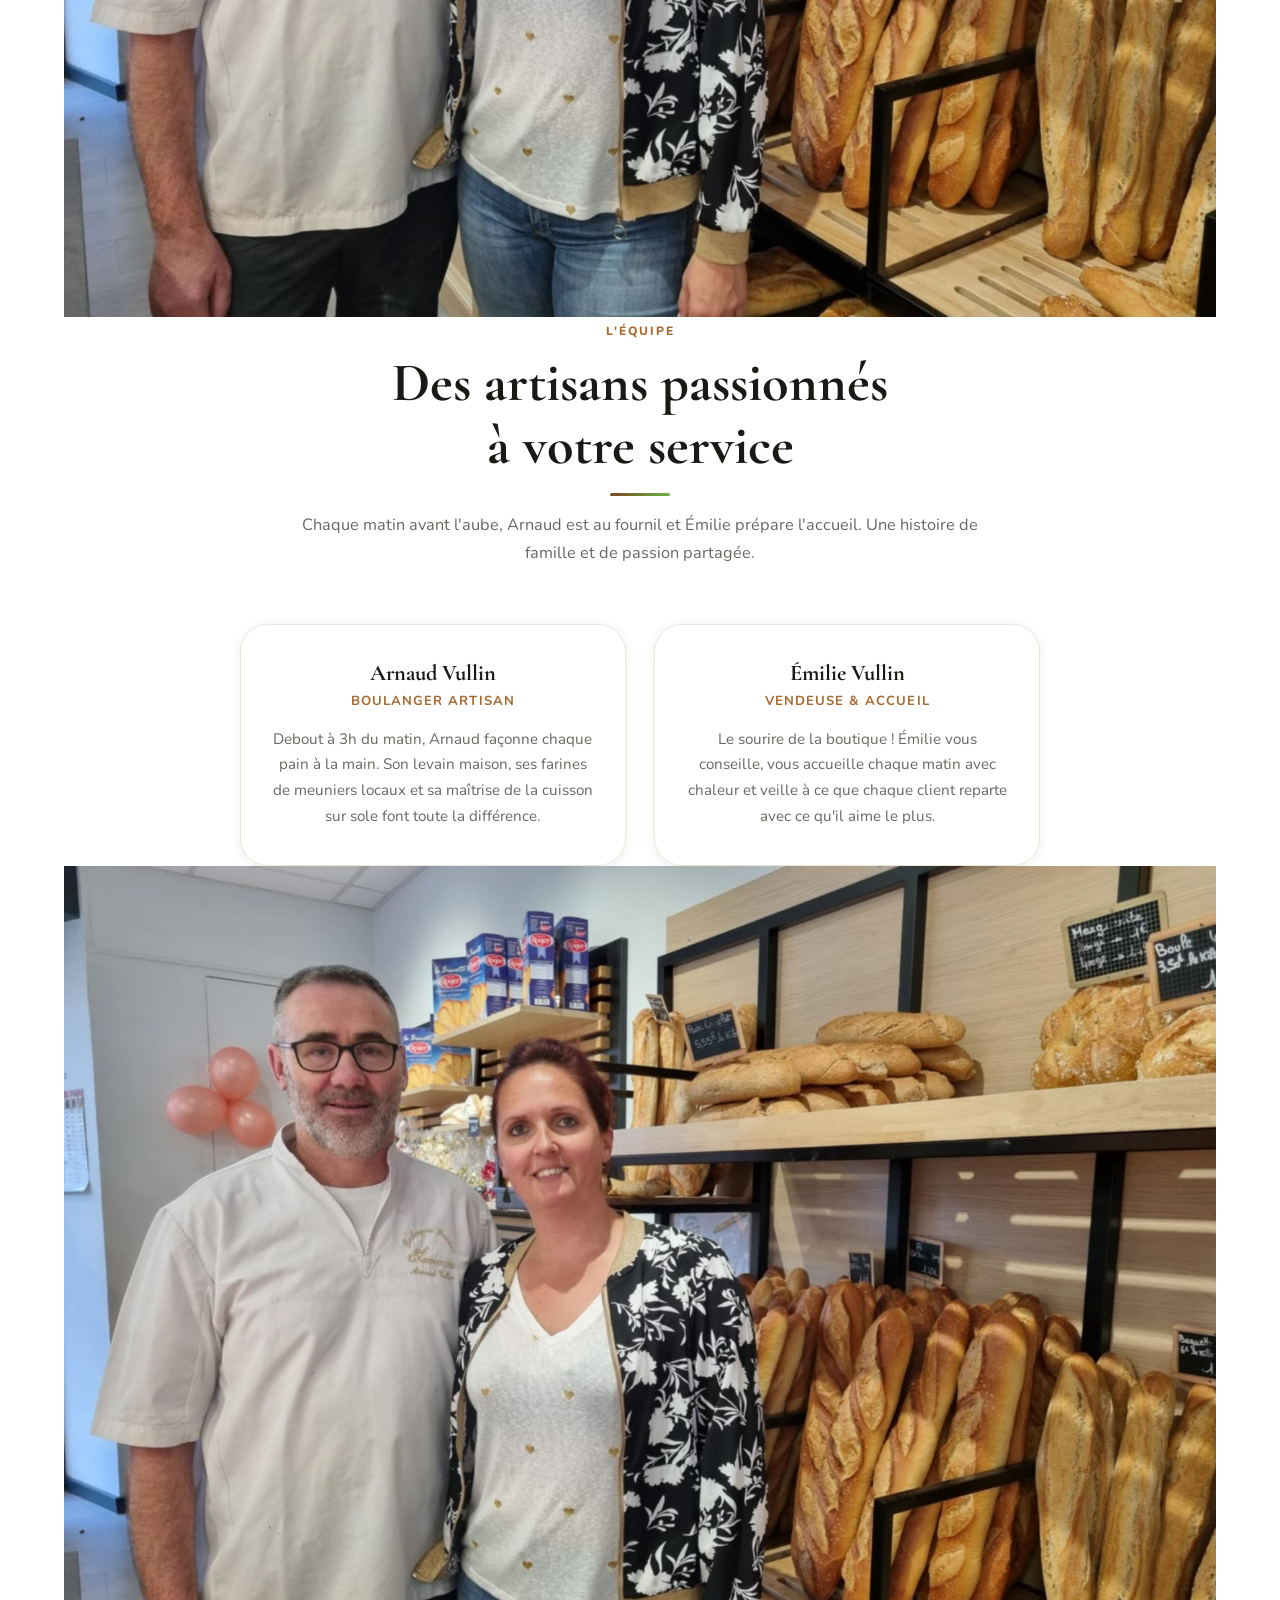
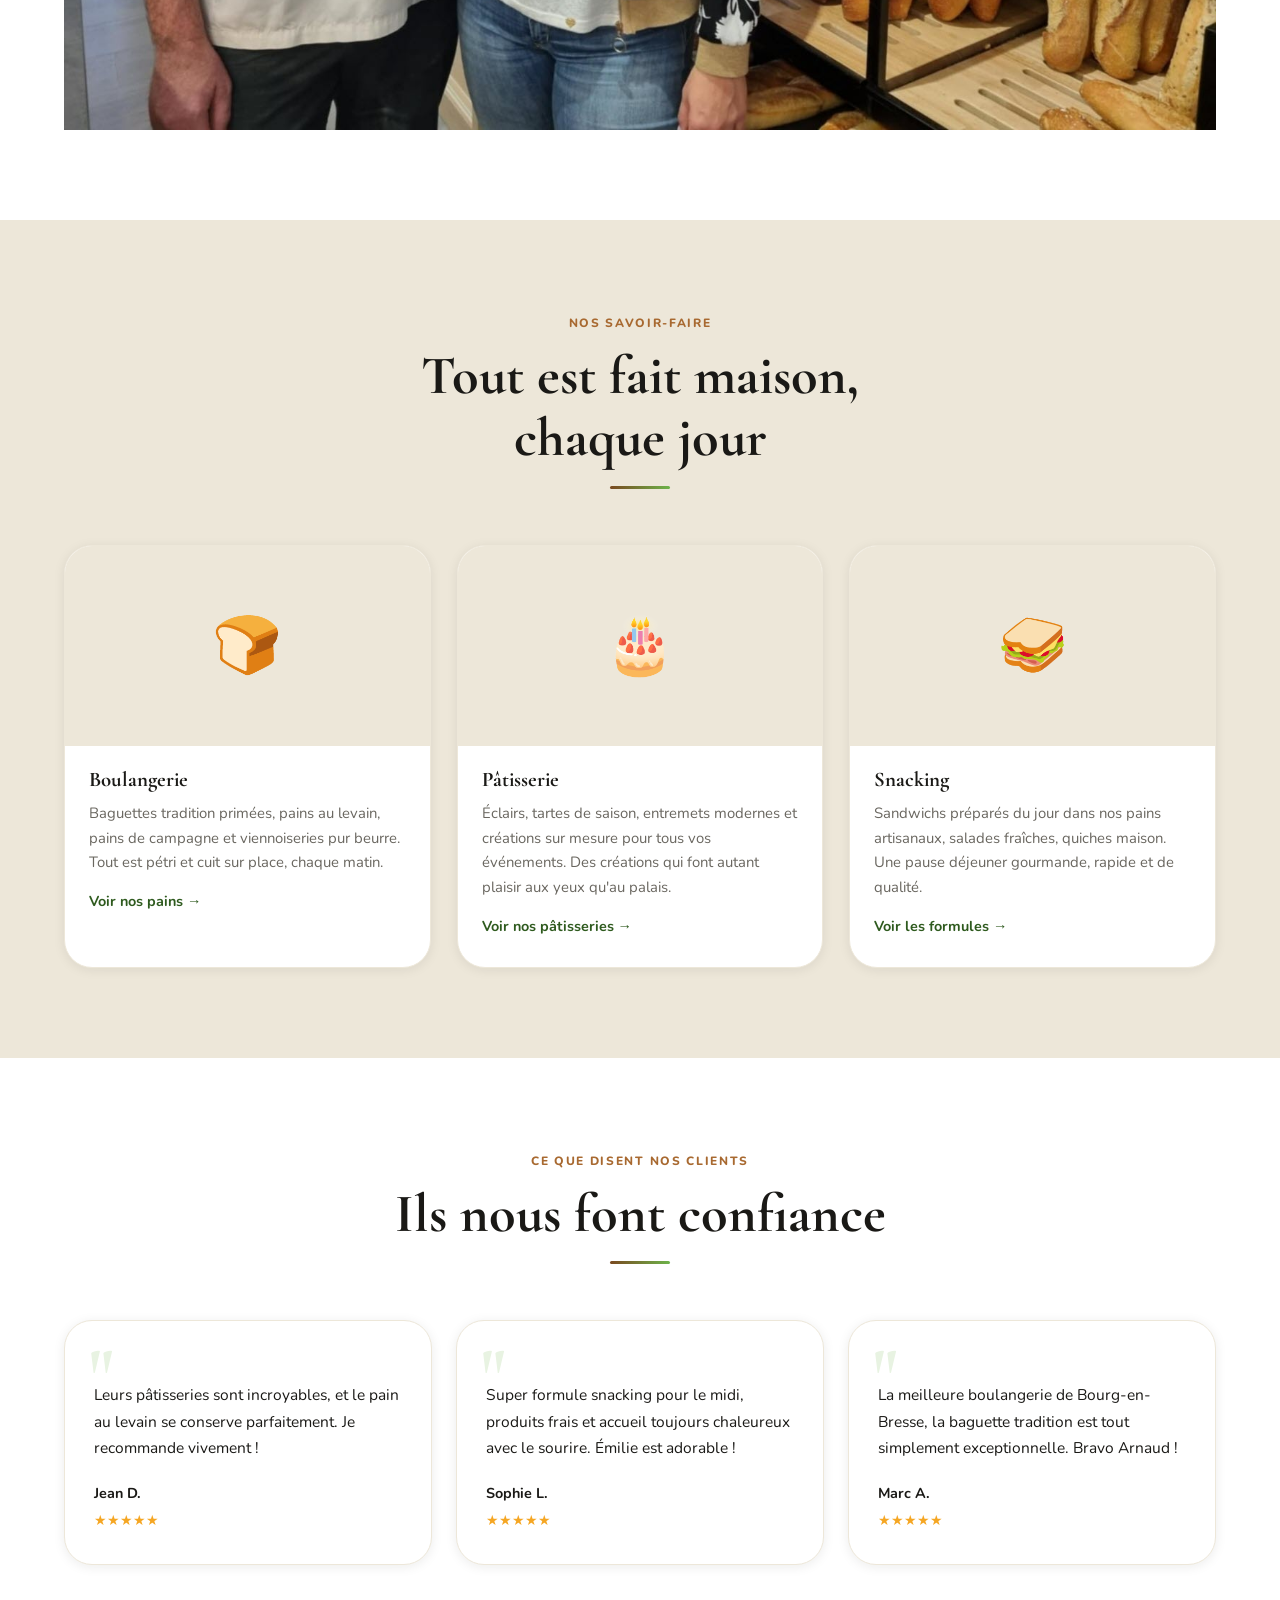
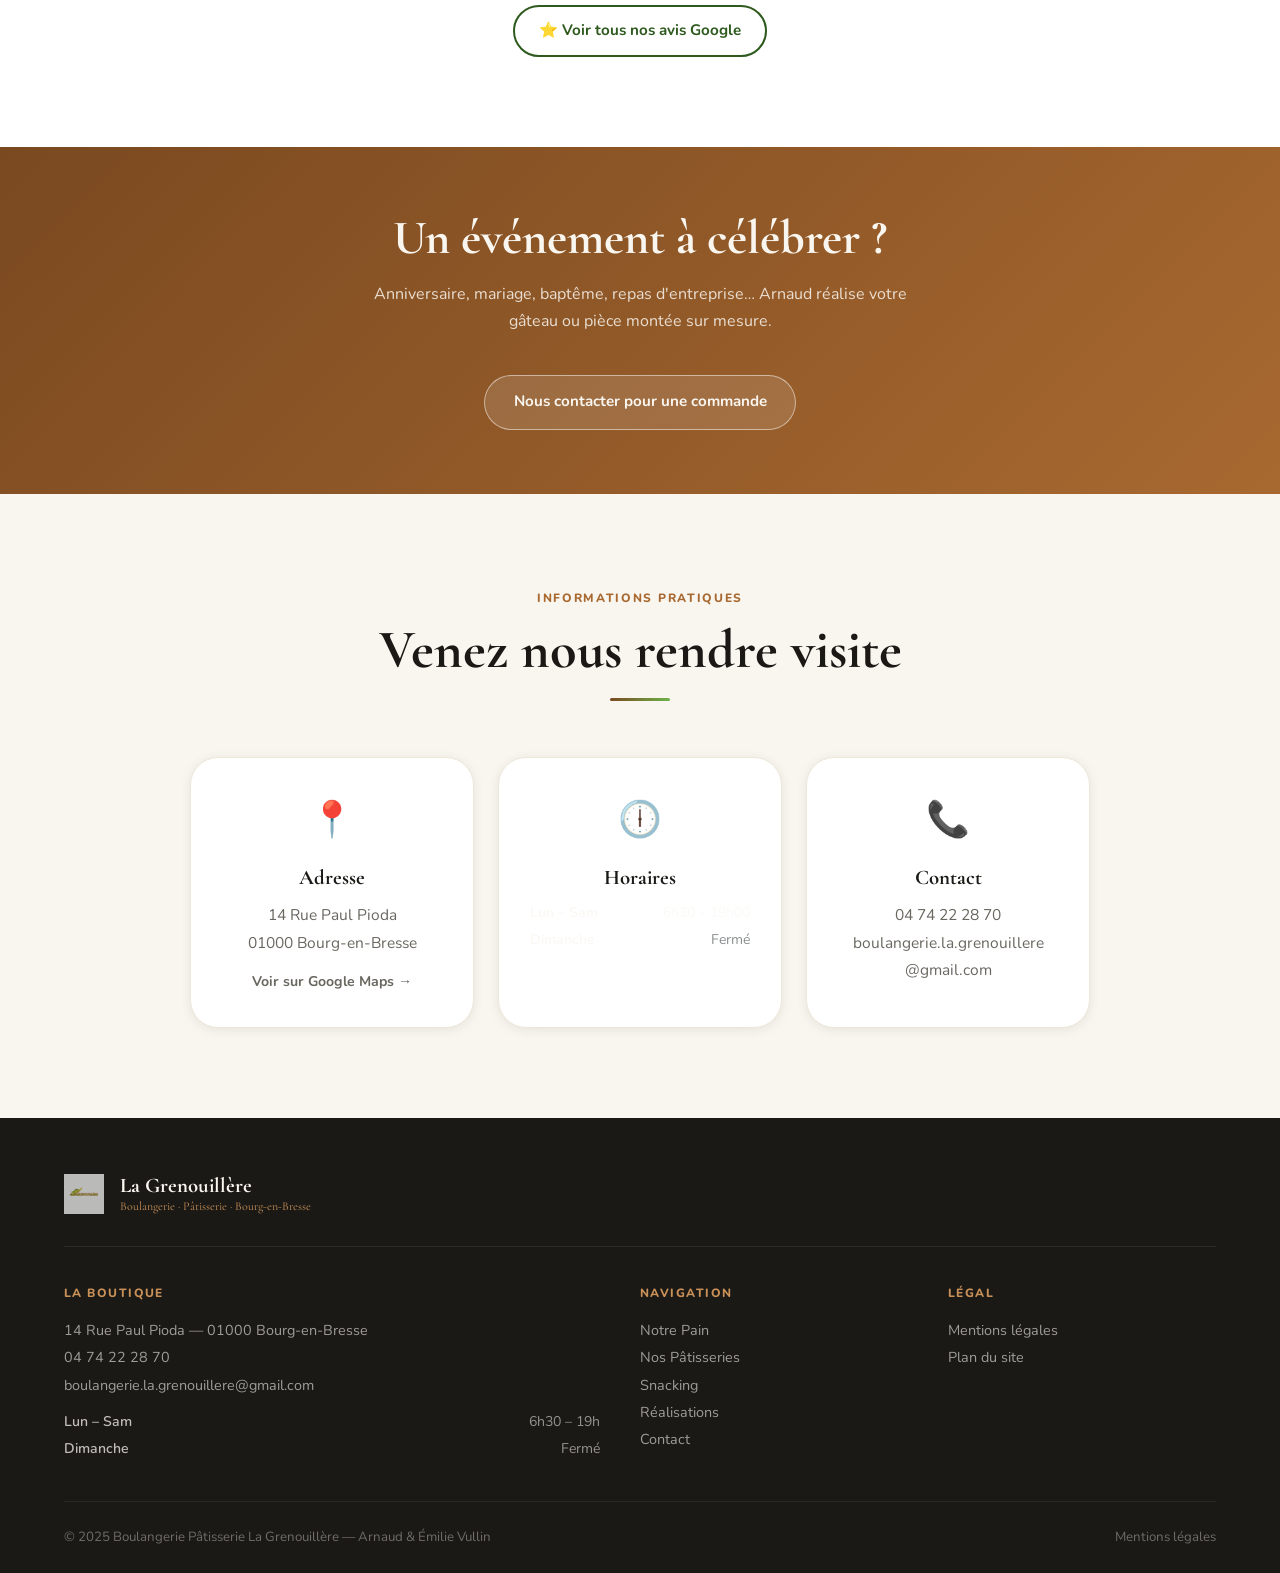
==== commit e9988f17: "présentation" ====
--- a/index.html
+++ b/index.html
@@ -119,26 +119,28 @@
 
 <!-- ===== ARTISANS ===== -->
 <section class="section-pad section-pad--white" aria-labelledby="artisans-title">
+  <img src="images/patron.png" alt="Emilie et Arnaud Vullin, artisans boulangers à Bourg-en-Bresse" class="team-photo" onerror="this.style.display='none';">
   <div class="section-header">
     <span class="section-label">L'équipe</span>
     <h2 class="section-title" id="artisans-title">Des artisans passionnés<br>à votre service</h2>
     <div class="divider"></div>
     <p class="section-sub" style="margin-top:1rem">Chaque matin avant l'aube, Arnaud est au fournil et Émilie prépare l'accueil. Une histoire de famille et de passion partagée.</p>
   </div>
+
   <div class="team-grid">
     <article class="team-card">
-      <div class="team-avatar team-avatar--green" aria-hidden="true">👨‍🍳</div>
       <h3>Arnaud Vullin</h3>
       <p class="role">Boulanger artisan</p>
       <p>Debout à 3h du matin, Arnaud façonne chaque pain à la main. Son levain maison, ses farines de meuniers locaux et sa maîtrise de la cuisson sur sole font toute la différence.</p>
     </article>
     <article class="team-card">
-      <div class="team-avatar team-avatar--wood" aria-hidden="true">👩‍💼</div>
       <h3>Émilie Vullin</h3>
       <p class="role">Vendeuse & accueil</p>
       <p>Le sourire de la boutique ! Émilie vous conseille, vous accueille chaque matin avec chaleur et veille à ce que chaque client reparte avec ce qu'il aime le plus.</p>
     </article>
   </div>
+      <img src="images/patron.png" alt="Emilie et Arnaud Vullin, artisans boulangers à Bourg-en-Bresse">
+
 </section>
 
 <!-- ===== NOS SPÉCIALITÉS ===== -->
--- a/style.css
+++ b/style.css
@@ -517,11 +517,6 @@
   color: var(--text-muted);
   font-size: .97rem;
 }
-.product-list li::before {
-  content: '🥐';
-  font-size: .9rem;
-  flex-shrink: 0;
-}
 .product-list li strong {
   color: var(--text);
   font-weight: 700;
@@ -611,7 +606,6 @@
 .formule-card:hover { transform: translateY(-5px); box-shadow: var(--shadow-md); border-color: var(--green-light); }
 .formule-card.featured { border-color: var(--green-mid); }
 .formule-card.featured::after {
-  content: 'Populaire';
   position: absolute;
   top: -12px; left: 50%; transform: translateX(-50%);
   background: var(--green-mid);
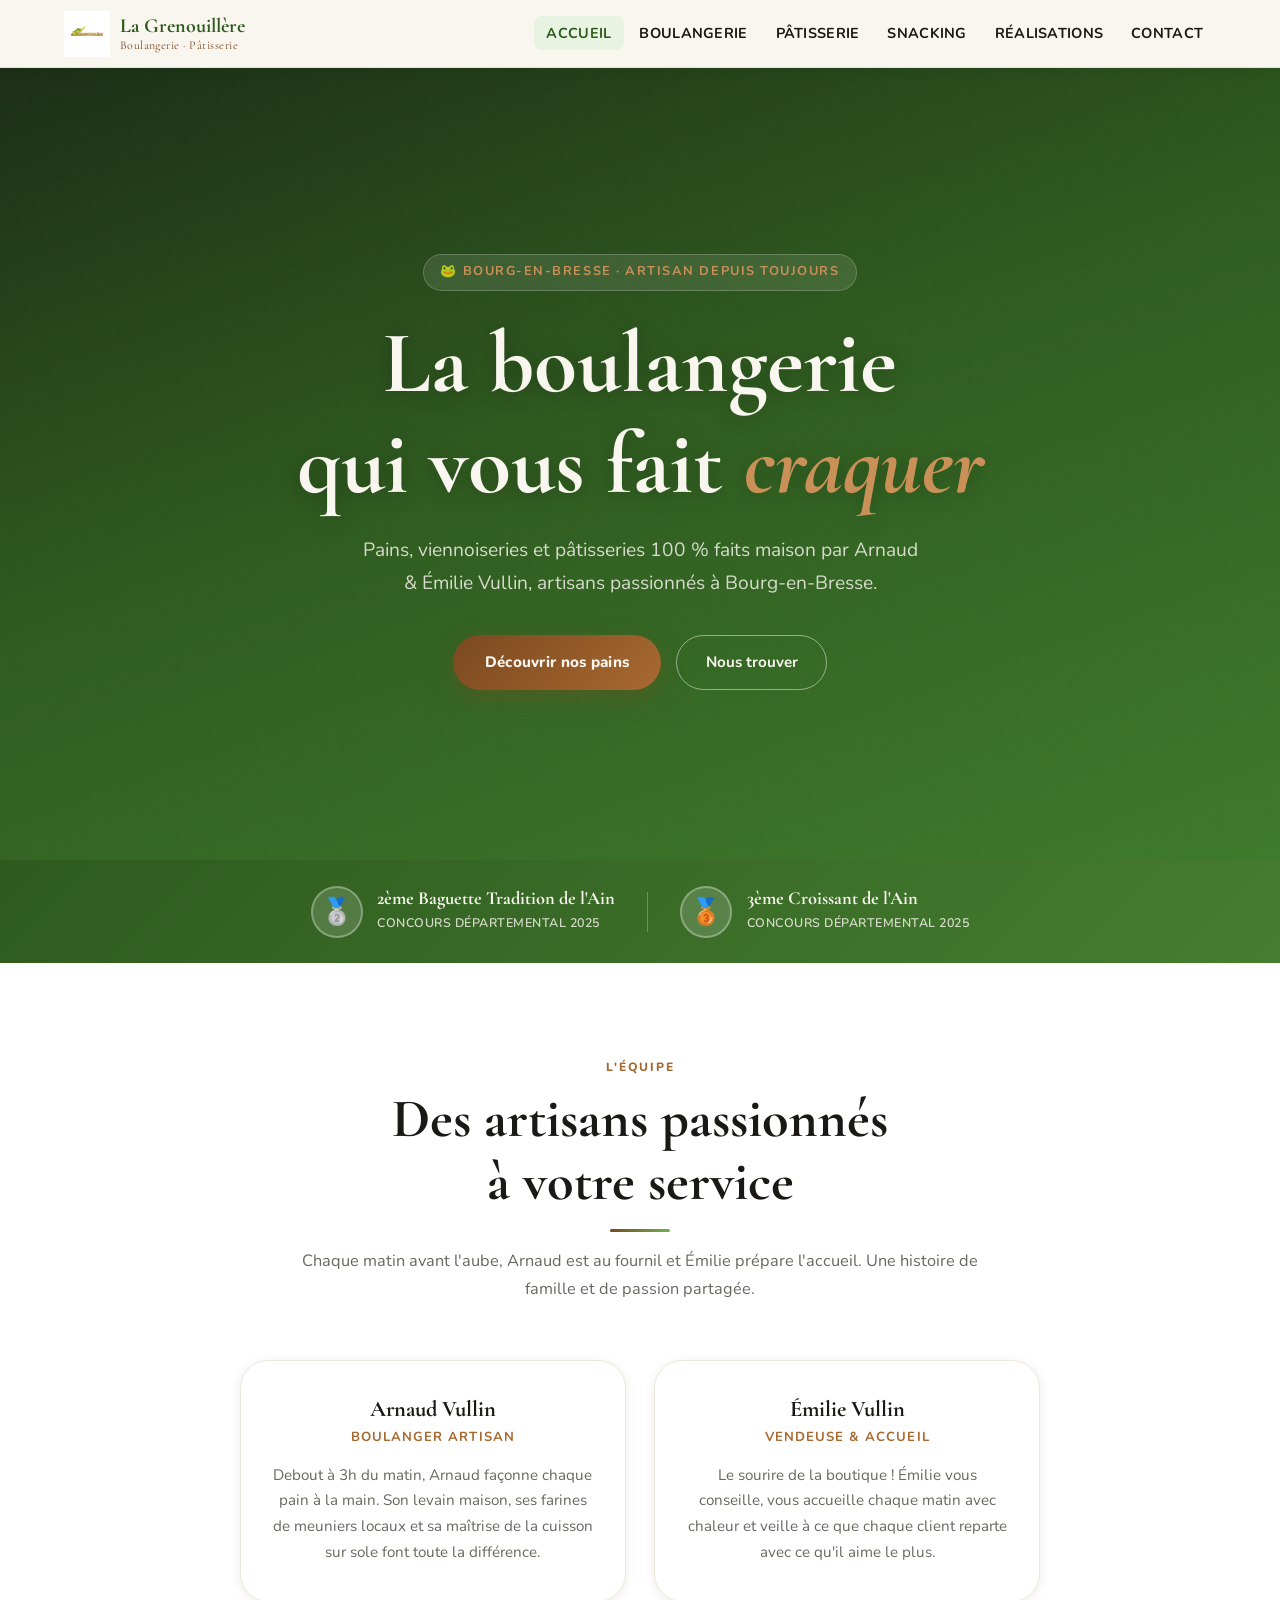
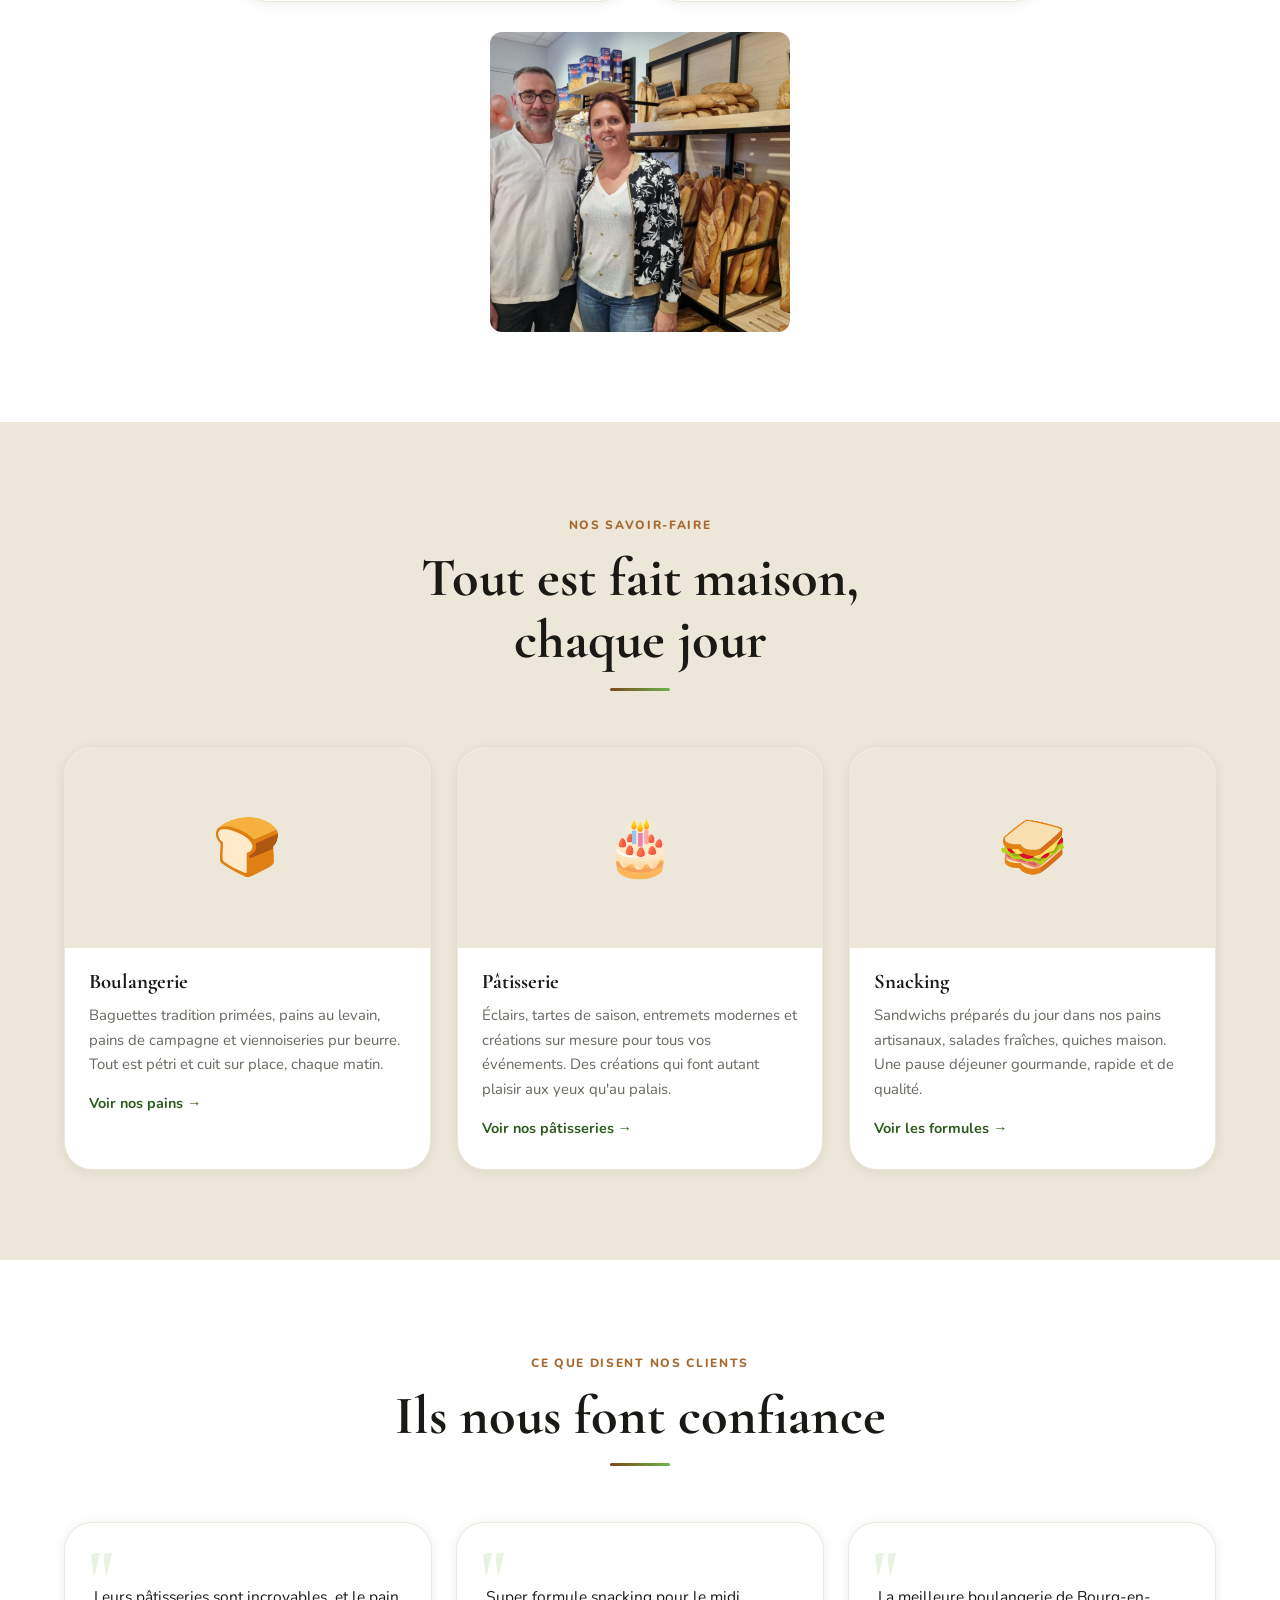
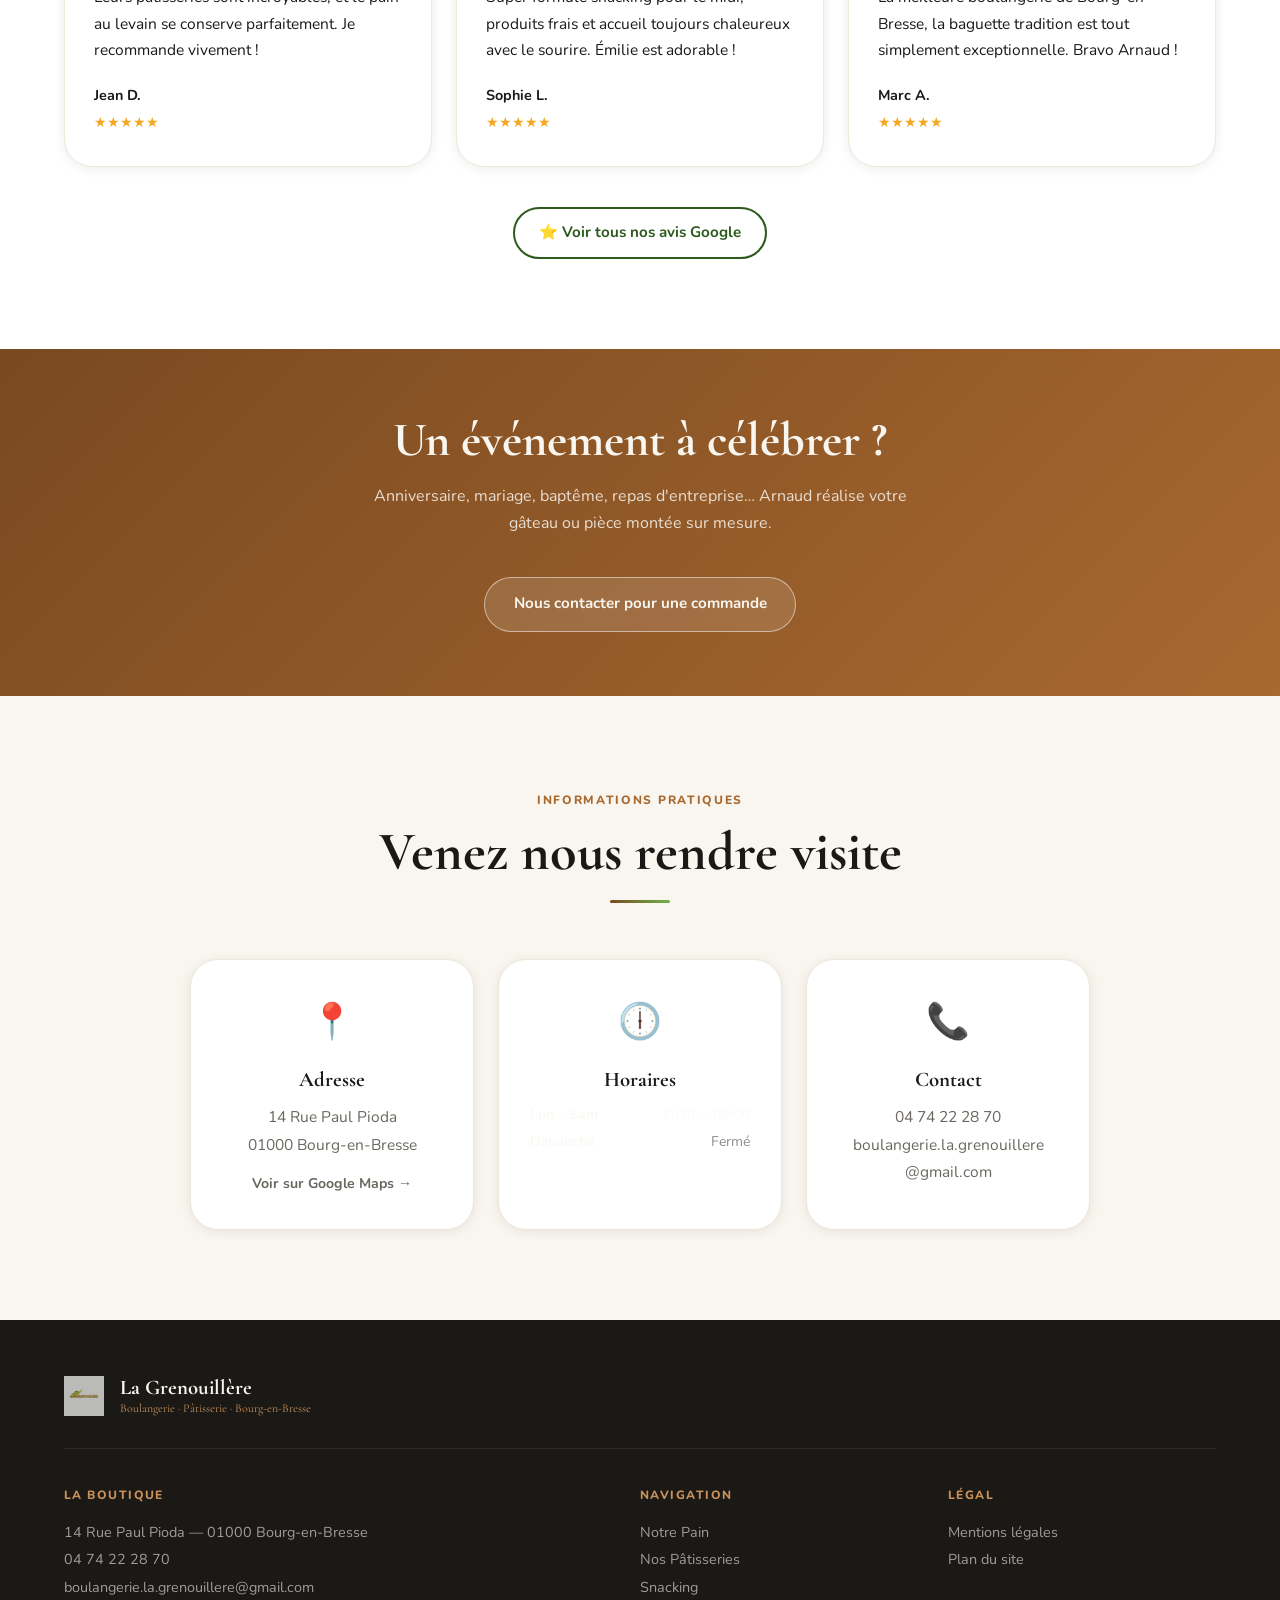
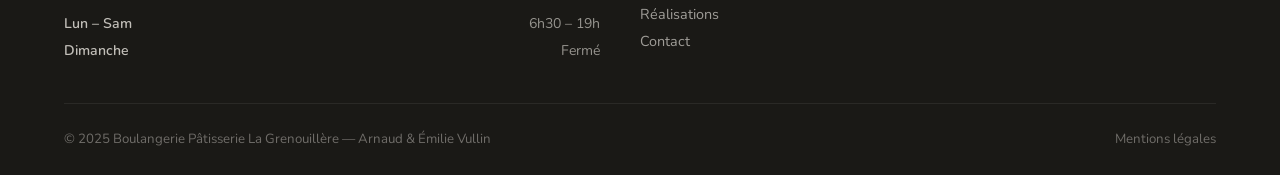
==== commit eb67e5d1: "image index patron" ====
--- a/index.html
+++ b/index.html
@@ -119,7 +119,6 @@
 
 <!-- ===== ARTISANS ===== -->
 <section class="section-pad section-pad--white" aria-labelledby="artisans-title">
-  <img src="images/patron.png" alt="Emilie et Arnaud Vullin, artisans boulangers à Bourg-en-Bresse" class="team-photo" onerror="this.style.display='none';">
   <div class="section-header">
     <span class="section-label">L'équipe</span>
     <h2 class="section-title" id="artisans-title">Des artisans passionnés<br>à votre service</h2>
@@ -139,8 +138,9 @@
       <p>Le sourire de la boutique ! Émilie vous conseille, vous accueille chaque matin avec chaleur et veille à ce que chaque client reparte avec ce qu'il aime le plus.</p>
     </article>
   </div>
-      <img src="images/patron.png" alt="Emilie et Arnaud Vullin, artisans boulangers à Bourg-en-Bresse">
-
+  <div class="photo-equipe">
+    <img src="images/patron.png" alt="Emilie et Arnaud Vullin, artisans boulangers à Bourg-en-Bresse">
+  </div>
 </section>
 
 <!-- ===== NOS SPÉCIALITÉS ===== -->
--- a/style.css
+++ b/style.css
@@ -886,3 +886,16 @@
   .awards-strip { flex-direction: column; gap: 1rem; padding: 1.4rem 5%; }
   .award-badge { justify-content: center; }
 }
+
+.photo-equipe {
+  display: flex;
+  justify-content: center;
+  margin-top: 30px;
+}
+
+.photo-equipe img {
+  width: 300px;
+  height: 300px;
+  object-fit: cover;
+  border-radius: 12px; /* coins arrondis optionnels */
+}
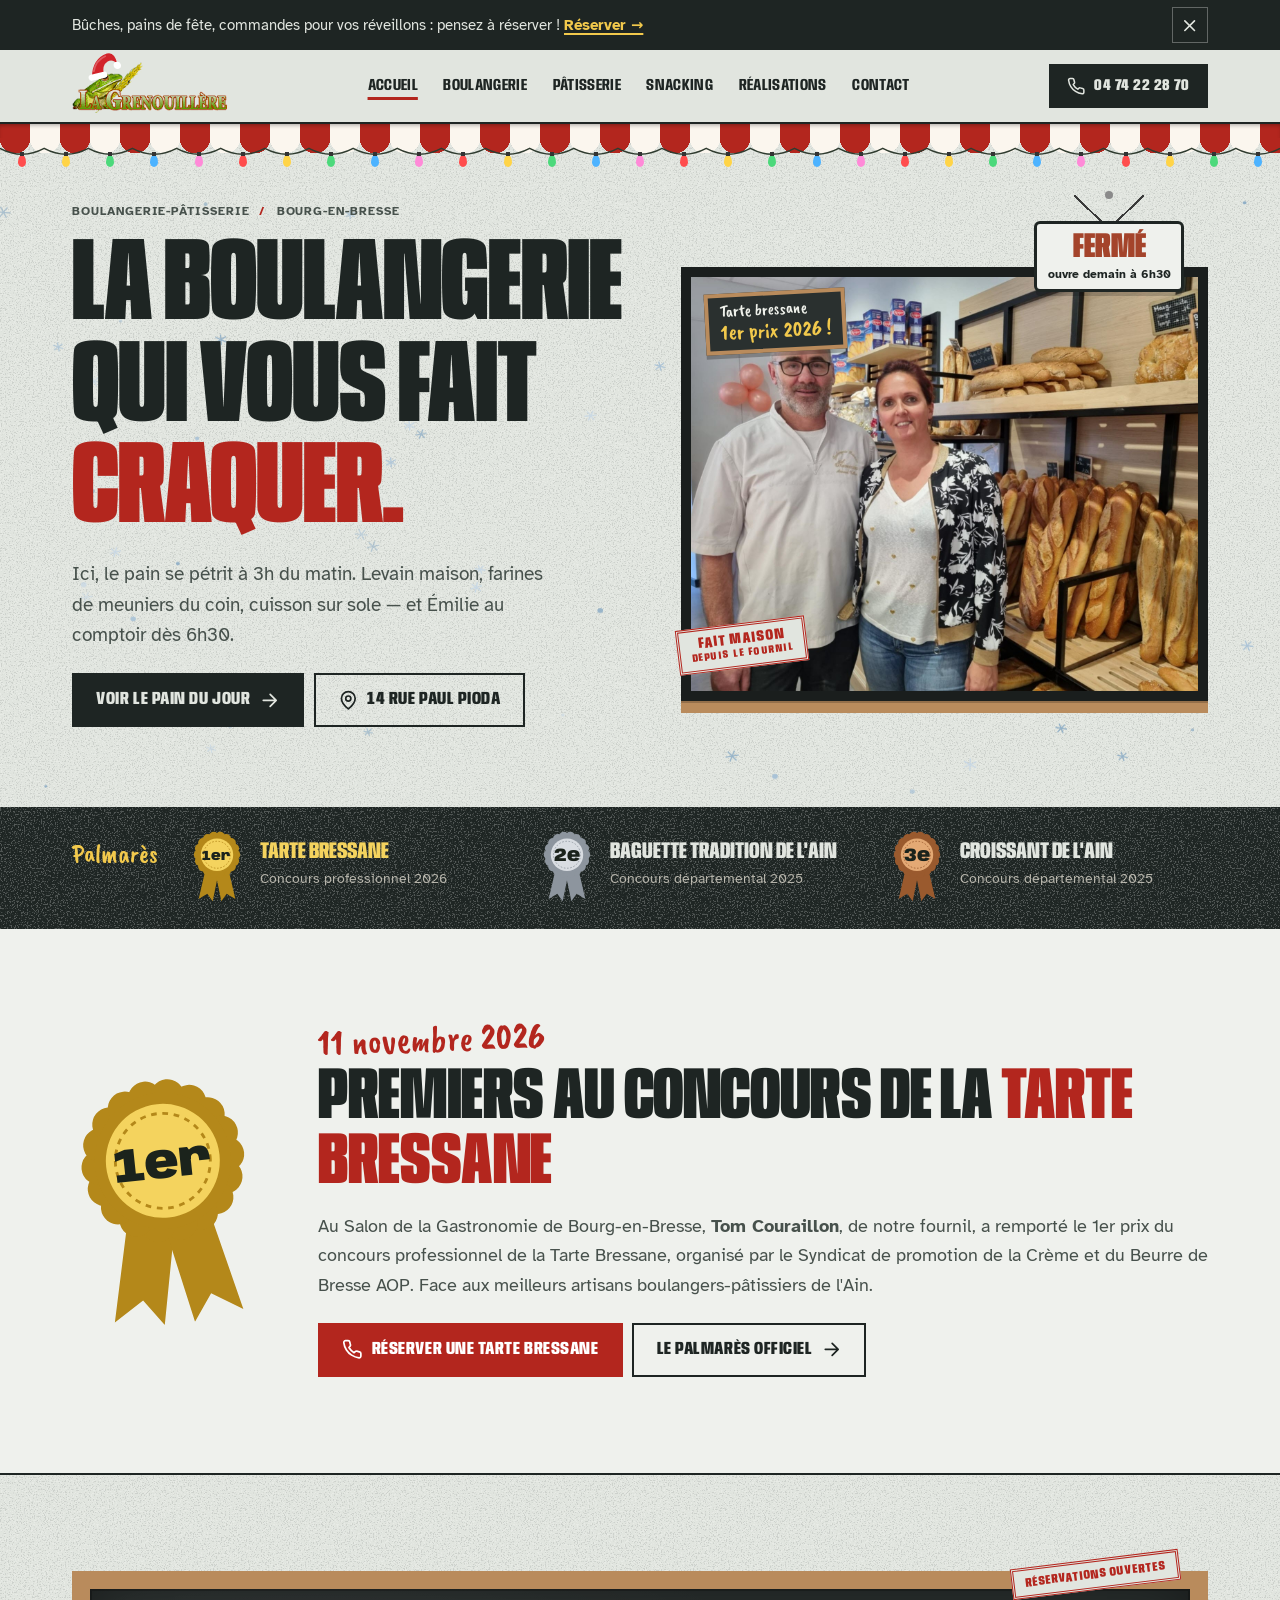
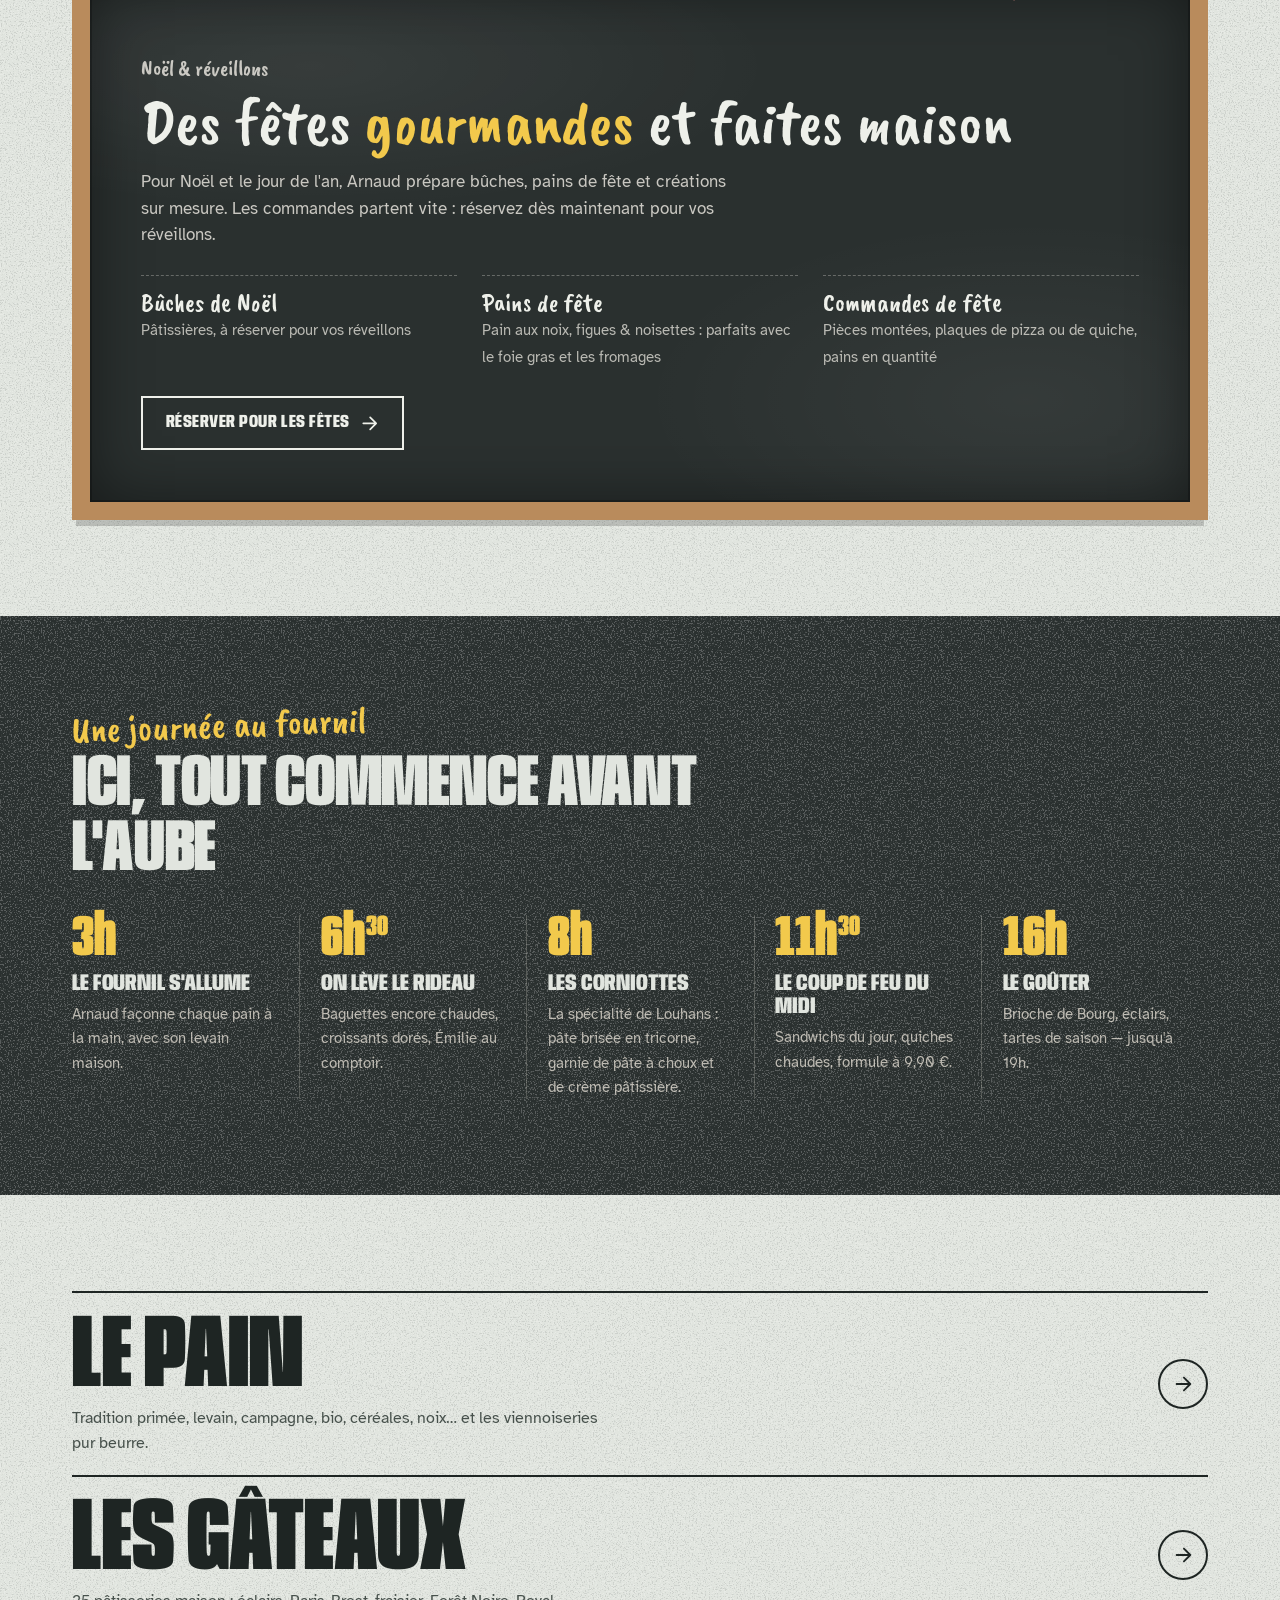
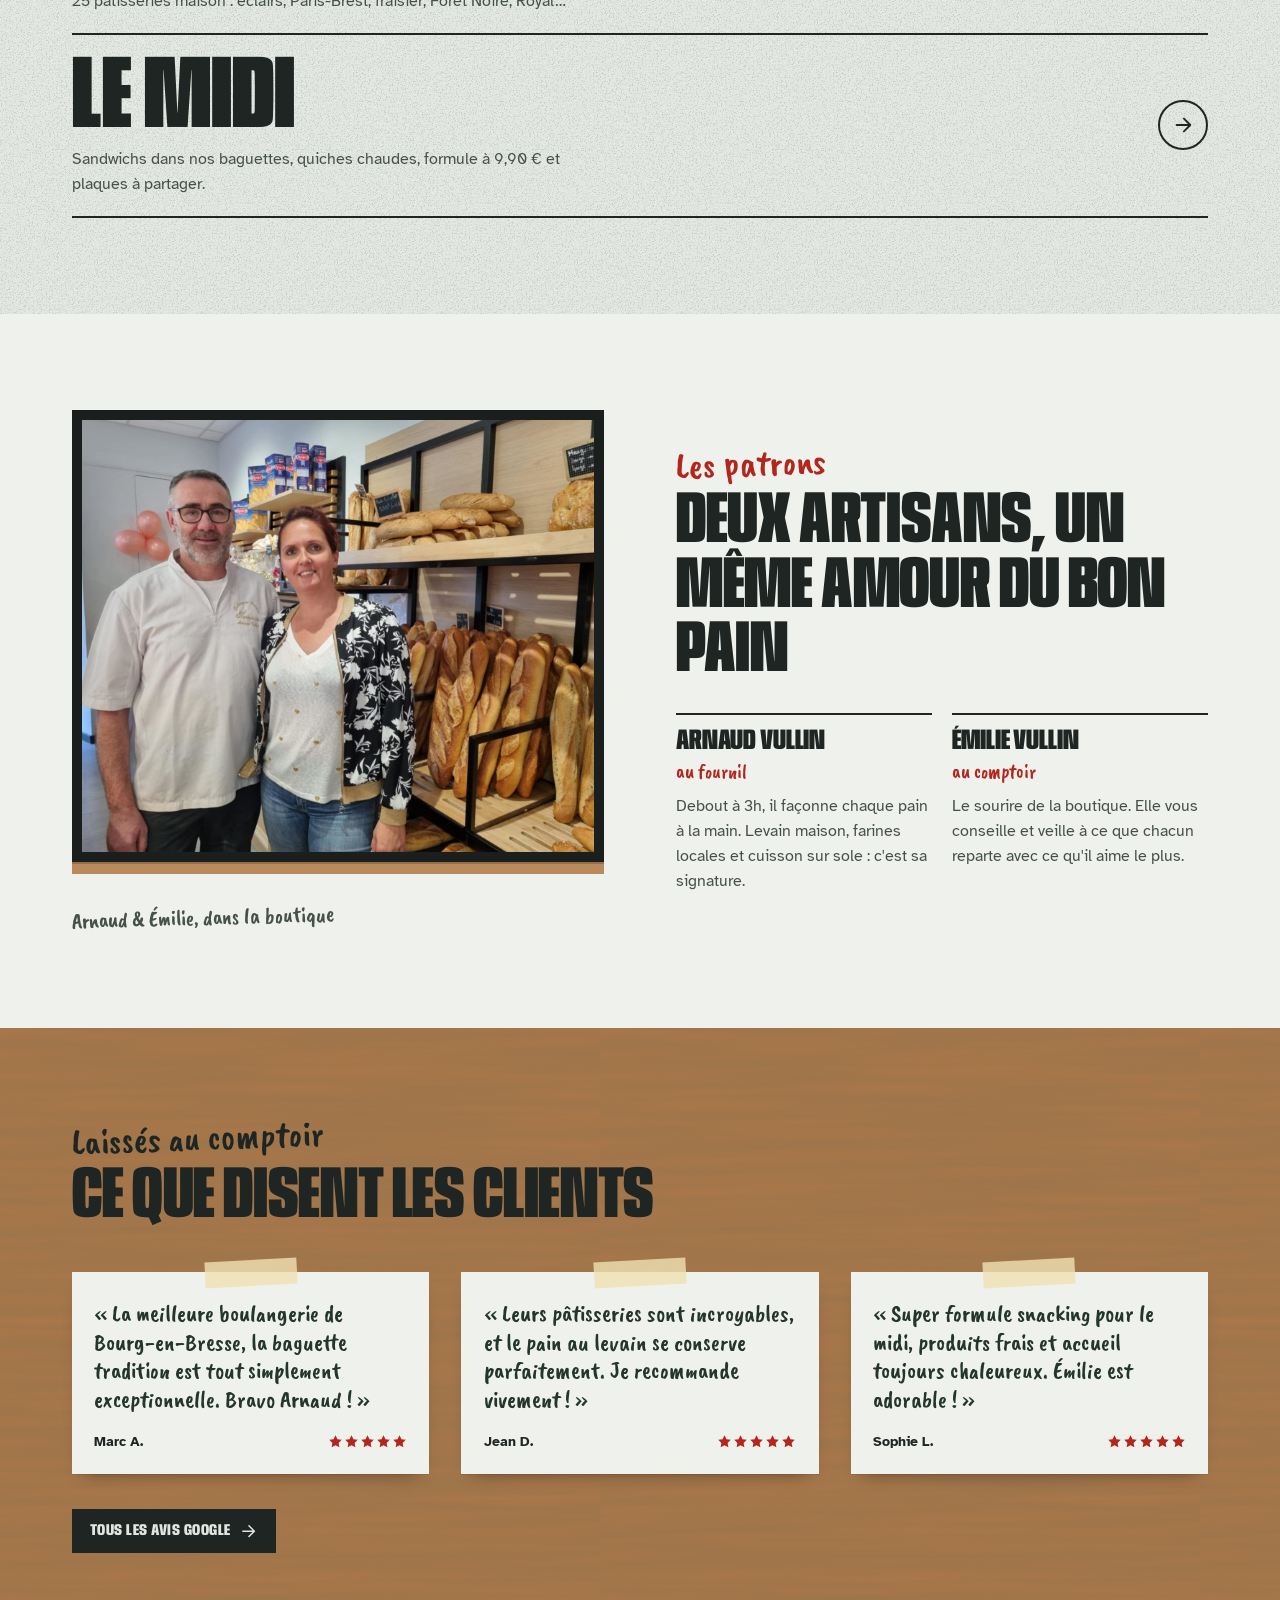
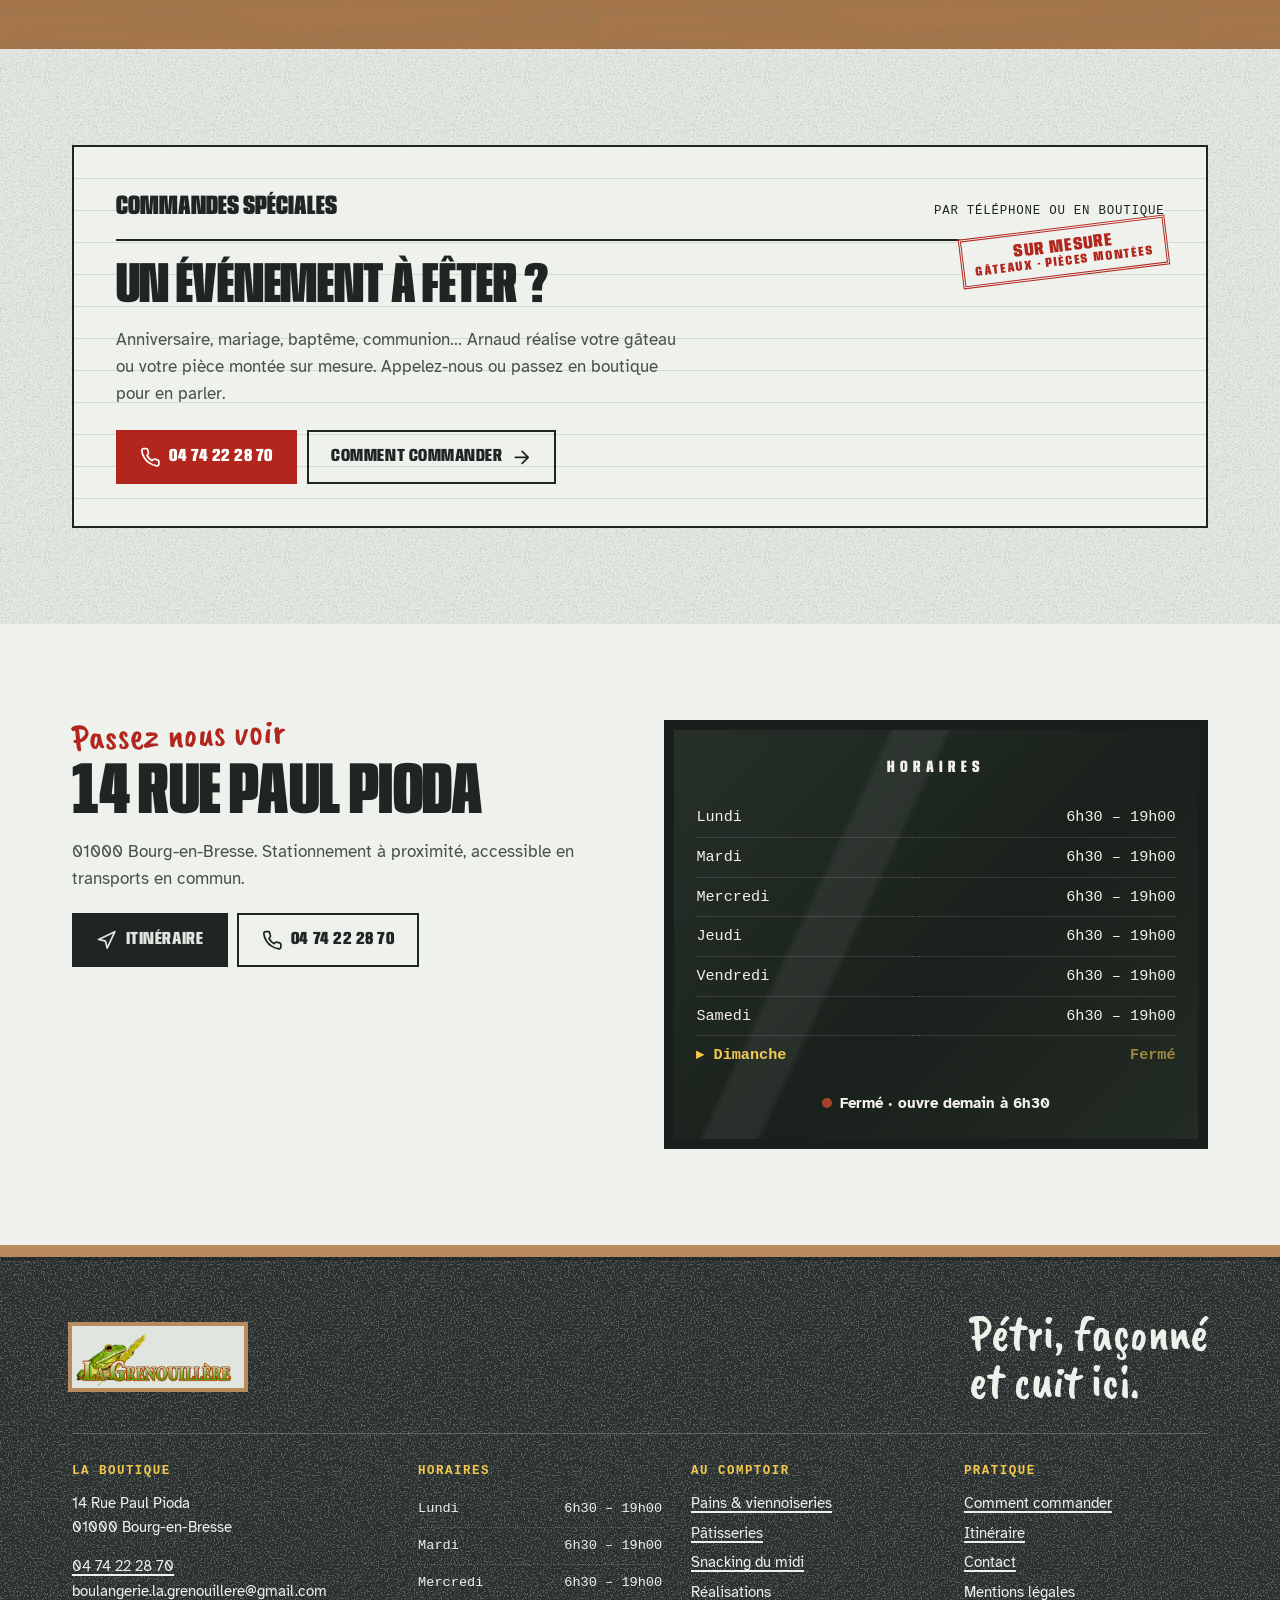
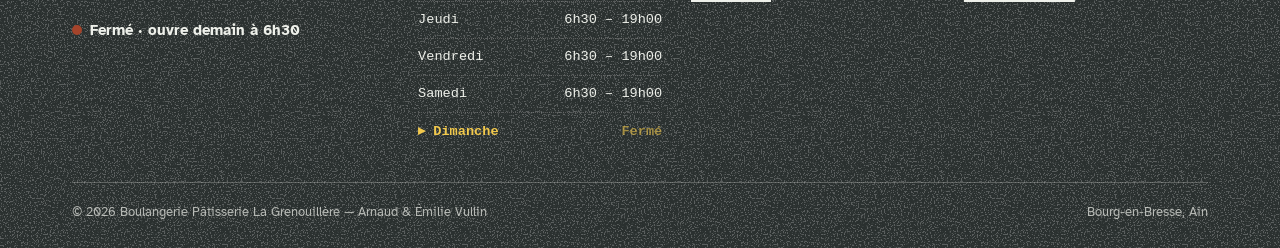
==== commit ebd95dd9: "renouveau" ====
--- a/index.html
+++ b/index.html
@@ -1,324 +1,353 @@
 <!DOCTYPE html>
-<html lang="fr">
+<html lang="fr" class="sans-js">
 <head>
   <meta charset="UTF-8">
-  <meta name="viewport" content="width=device-width, initial-scale=1.0">
-  <title>Boulangerie Pâtisserie La Grenouillère — Artisan Boulanger à Bourg-en-Bresse</title>
-  <meta name="description" content="Boulangerie Pâtisserie artisanale La Grenouillère, tenue par Arnaud et Émilie Vullin à Bourg-en-Bresse. Primée 2ème Baguette Tradition & 3ème Croissant de l'Ain 2025. Tout fait maison.">
+  <meta name="viewport" content="width=device-width, initial-scale=1, viewport-fit=cover">
+  <title>Boulangerie Pâtisserie La Grenouillère — Artisan boulanger à Bourg-en-Bresse</title>
+  <meta name="description" content="Boulangerie pâtisserie artisanale à Bourg-en-Bresse, tenue par Arnaud et Émilie Vullin. 1er prix du concours de la Tarte Bressane 2026, 2ème Baguette Tradition et 3ème Croissant de l'Ain 2025.">
   <meta name="robots" content="index, follow">
-  <meta name="keywords" content="boulangerie Bourg-en-Bresse, pâtisserie artisanale, baguette tradition Ain, croissant artisanal, La Grenouillère">
   <link rel="canonical" href="https://boulangerie-bourgenbresse.fr/">
-  <link rel="stylesheet" href="style.css">
-
-  <!-- Open Graph -->
-  <meta property="og:title" content="Boulangerie Pâtisserie La Grenouillère — Bourg-en-Bresse">
-  <meta property="og:description" content="Artisan boulanger-pâtissier à Bourg-en-Bresse. Primé 2ème Baguette Tradition & 3ème Croissant de l'Ain 2025.">
+  <meta name="theme-color" content="#F2ECE0">
+  <meta name="format-detection" content="telephone=no">
+  <link rel="icon" href="images/logo-grenouille.png" type="image/png">
+  <link rel="apple-touch-icon" href="images/logo-grenouille.png">
+  <meta property="og:title" content="Boulangerie Pâtisserie La Grenouillère — Artisan boulanger à Bourg-en-Bresse">
+  <meta property="og:description" content="Boulangerie pâtisserie artisanale à Bourg-en-Bresse, tenue par Arnaud et Émilie Vullin. 1er prix du concours de la Tarte Bressane 2026, 2ème Baguette Tradition et 3ème Croissant de l'Ain 2025.">
   <meta property="og:type" content="website">
   <meta property="og:url" content="https://boulangerie-bourgenbresse.fr/">
-  <meta property="og:image" content="https://boulangerie-bourgenbresse.fr/images/og-image.jpg">
+  <meta property="og:image" content="https://boulangerie-bourgenbresse.fr/images/patron.png">
   <meta property="og:locale" content="fr_FR">
-
-  <!-- Schema.org JSON-LD -->
+  <meta name="twitter:card" content="summary_large_image">
+  <link rel="preconnect" href="https://fonts.googleapis.com">
+  <link rel="preconnect" href="https://fonts.gstatic.com" crossorigin>
+  <link rel="stylesheet" href="https://fonts.googleapis.com/css2?family=Anybody:wdth,wght@50..150,700..900&family=Atkinson+Hyperlegible:ital,wght@0,400;0,700;1,400&family=Caveat+Brush&display=swap">
+  <link rel="preload" as="image" href="images/patron.png" fetchpriority="high">
+  <link rel="stylesheet" href="style.css">
+  <script src="js/saisons.js"></script>
   <script type="application/ld+json">
-  {
-    "@context": "https://schema.org",
-    "@type": "Bakery",
-    "name": "Boulangerie Pâtisserie La Grenouillère",
-    "description": "Boulangerie pâtisserie artisanale tenue par Arnaud et Émilie Vullin. Primée 2ème Baguette Tradition et 3ème Croissant de l'Ain 2025.",
-    "url": "https://boulangerie-bourgenbresse.fr/",
-    "telephone": "+33474222870",
-    "email": "boulangerie.la.grenouillere@gmail.com",
-    "image": "https://boulangerie-bourgenbresse.fr/images/logo-grenouille.png",
-    "priceRange": "€",
-    "servesCuisine": "Boulangerie, Pâtisserie française",
-    "address": {
-      "@type": "PostalAddress",
-      "streetAddress": "14 Rue Paul Pioda",
-      "addressLocality": "Bourg-en-Bresse",
-      "postalCode": "01000",
-      "addressCountry": "FR"
-    },
-    "geo": {
-      "@type": "GeoCoordinates",
-      "latitude": "46.2059",
-      "longitude": "5.2263"
-    },
-    "openingHoursSpecification": [
-      {
-        "@type": "OpeningHoursSpecification",
-        "dayOfWeek": ["Monday","Tuesday","Wednesday","Thursday","Friday","Saturday"],
-        "opens": "06:30",
-        "closes": "19:00"
-      }
-    ],
-    "award": [
-      "2ème Baguette Tradition de l'Ain 2025",
-      "3ème Croissant de l'Ain 2025"
-    ]
-  }
-  </script>
+{
+  "@context": "https://schema.org",
+  "@type": "Bakery",
+  "name": "Boulangerie Pâtisserie La Grenouillère",
+  "description": "Boulangerie pâtisserie artisanale tenue par Arnaud et Émilie Vullin à Bourg-en-Bresse. 1er prix du concours de la Tarte Bressane 2026, 2ème Baguette Tradition et 3ème Croissant de l'Ain 2025.",
+  "url": "https://boulangerie-bourgenbresse.fr/",
+  "telephone": "+33474222870",
+  "email": "boulangerie.la.grenouillere@gmail.com",
+  "image": "https://boulangerie-bourgenbresse.fr/images/patron.png",
+  "logo": "https://boulangerie-bourgenbresse.fr/images/logo-grenouille.png",
+  "priceRange": "€",
+  "servesCuisine": ["Boulangerie", "Pâtisserie française"],
+  "address": { "@type": "PostalAddress", "streetAddress": "14 Rue Paul Pioda", "addressLocality": "Bourg-en-Bresse", "postalCode": "01000", "addressRegion": "Ain", "addressCountry": "FR" },
+  "geo": { "@type": "GeoCoordinates", "latitude": 46.2059, "longitude": 5.2263 },
+  "openingHoursSpecification": [{ "@type": "OpeningHoursSpecification", "dayOfWeek": ["Monday","Tuesday","Wednesday","Thursday","Friday","Saturday"], "opens": "06:30", "closes": "19:00" }],
+  "award": ["1er prix du concours professionnel de la Tarte Bressane 2026", "2ème Baguette Tradition de l'Ain 2025", "3ème Croissant de l'Ain 2025"]
+}
+</script>
 </head>
 <body>
-
-<!-- ===== HEADER ===== -->
-<header>
-  <div class="logo-container">
-    <a href="index.html">
-      <img src="images/logo-grenouille.png" alt="Logo Boulangerie Pâtisserie La Grenouillère">
-      <div class="logo-text">La Grenouillère <span>Boulangerie · Pâtisserie</span></div>
+<svg width="0" height="0" style="position:absolute" aria-hidden="true">
+<symbol id="i-phone" viewBox="0 0 24 24"><path d="M22 16.9v3a2 2 0 0 1-2.2 2 19.8 19.8 0 0 1-8.6-3.1 19.5 19.5 0 0 1-6-6A19.8 19.8 0 0 1 2.1 4.2 2 2 0 0 1 4.1 2h3a2 2 0 0 1 2 1.7c.1 1 .4 1.9.7 2.8a2 2 0 0 1-.5 2.1L8.1 9.9a16 16 0 0 0 6 6l1.3-1.3a2 2 0 0 1 2.1-.4c.9.3 1.8.6 2.8.7a2 2 0 0 1 1.7 2z"/></symbol>
+<symbol id="i-pin" viewBox="0 0 24 24"><path d="M20 10c0 6-8 12-8 12s-8-6-8-12a8 8 0 0 1 16 0z"/><circle cx="12" cy="10" r="3"/></symbol>
+<symbol id="i-nav" viewBox="0 0 24 24"><path d="M3 11 22 2l-9 19-2-8-8-2z"/></symbol>
+<symbol id="i-mail" viewBox="0 0 24 24"><rect x="2" y="4" width="20" height="16" rx="2"/><path d="m22 7-10 6L2 7"/></symbol>
+<symbol id="i-fleche" viewBox="0 0 24 24"><path d="M5 12h14M13 5l7 7-7 7"/></symbol>
+<symbol id="i-etoile" viewBox="0 0 24 24"><path d="m12 2 3.1 6.3 6.9 1-5 4.9 1.2 6.8-6.2-3.2-6.2 3.2L7 14.2 2 9.3l6.9-1z"/></symbol>
+<symbol id="i-insta" viewBox="0 0 24 24"><rect x="2" y="2" width="20" height="20" rx="5"/><circle cx="12" cy="12" r="4"/><path d="M17.5 6.5h.01"/></symbol>
+<symbol id="i-fb" viewBox="0 0 24 24"><path d="M18 2h-3a5 5 0 0 0-5 5v3H7v4h3v8h4v-8h3l1-4h-4V7a1 1 0 0 1 1-1h3z"/></symbol>
+<symbol id="i-info" viewBox="0 0 24 24"><circle cx="12" cy="12" r="10"/><path d="M12 16v-4M12 8h.01"/></symbol>
+<symbol id="i-camera" viewBox="0 0 24 24"><path d="M14.5 4h-5L7 7H4a2 2 0 0 0-2 2v9a2 2 0 0 0 2 2h16a2 2 0 0 0 2-2V9a2 2 0 0 0-2-2h-3z"/><circle cx="12" cy="13" r="3.5"/></symbol>
+<symbol id="i-croix" viewBox="0 0 24 24"><path d="M18 6 6 18M6 6l12 12"/></symbol>
+<symbol id="i-crayon" viewBox="0 0 24 24"><path d="M17 3a2.8 2.8 0 1 1 4 4L7.5 20.5 2 22l1.5-5.5z"/></symbol>
+</svg>
+<a class="lien-evitement" href="#contenu">Aller au contenu</a>
+
+<div class="bandeau-saison" id="bandeau-saison" role="region" aria-label="Annonce du moment">
+  <div class="bandeau-saison__inner">
+    <p class="bandeau-saison__texte"></p>
+    <button class="bandeau-saison__fermer" type="button" aria-label="Fermer l'annonce"><svg class="icone " aria-hidden="true"><use href="#i-croix"/></svg></button>
+  </div>
+</div>
+
+<header class="entete">
+  <div class="conteneur entete__inner">
+    <a class="logo" href="index.html" aria-label="La Grenouillère, retour à l'accueil">
+      <span class="logo__image"><img src="images/logo-grenouille.png" alt="" width="225" height="225"></span>
+      <span class="logo__texte">Boulangerie · Pâtisserie</span>
     </a>
-  </div>
-  <div id="burger" class="burger" aria-label="Ouvrir le menu" role="button" tabindex="0">
-    <div></div><div></div><div></div>
-  </div>
-  <nav id="nav-links" role="navigation" aria-label="Navigation principale">
+    <nav class="nav" aria-label="Navigation principale"><ul><li><a href="index.html" aria-current="page">Accueil</a></li><li><a href="boulangerie.html">Boulangerie</a></li><li><a href="patisserie.html">Pâtisserie</a></li><li><a href="snacking.html">Snacking</a></li><li><a href="realisations.html">Réalisations</a></li><li><a href="contact.html">Contact</a></li></ul></nav>
+    <a class="bouton bouton--plein bouton--petit entete__cta" href="tel:+33474222870"><svg class="icone " aria-hidden="true"><use href="#i-phone"/></svg> 04 74 22 28 70</a>
+    <button class="burger" type="button" aria-label="Ouvrir le menu" aria-expanded="false" aria-controls="menu-mobile"><span class="burger__traits"><span></span><span></span><span></span></span>Menu</button>
+  </div>
+</header>
+<div class="store" aria-hidden="true"></div>
+
+<div class="menu-mobile" id="menu-mobile" aria-hidden="true">
+  <nav aria-label="Navigation mobile">
     <ul>
-      <li><a href="index.html" class="active">Accueil</a></li>
-      <li><a href="boulangerie.html">Boulangerie</a></li>
-      <li><a href="patisserie.html">Pâtisserie</a></li>
-      <li><a href="snacking.html">Snacking</a></li>
-      <li><a href="realisations.html">Réalisations</a></li>
-      <li><a href="contact.html">Contact</a></li>
+      <li><a class="menu-mobile__lien" href="index.html" aria-current="page">Accueil</a></li>
+      <li><a class="menu-mobile__lien" href="boulangerie.html">Boulangerie</a></li>
+      <li><a class="menu-mobile__lien" href="patisserie.html">Pâtisserie</a></li>
+      <li><a class="menu-mobile__lien" href="snacking.html">Snacking</a></li>
+      <li><a class="menu-mobile__lien" href="realisations.html">Réalisations</a></li>
+      <li><a class="menu-mobile__lien" href="contact.html">Contact</a></li>
     </ul>
   </nav>
-</header>
-
-<!-- ===== HERO ===== -->
-<main>
-<section class="hero" aria-label="Accueil">
-  <div class="hero-grain" aria-hidden="true"></div>
-  <div class="hero-inner">
-    <div class="hero-eyebrow">🐸 Bourg-en-Bresse · Artisan depuis toujours</div>
-    <h1>La boulangerie<br>qui vous fait <em>craquer</em></h1>
-    <p>Pains, viennoiseries et pâtisseries 100&nbsp;% faits maison par Arnaud &amp; Émilie Vullin, artisans passionnés à Bourg-en-Bresse.</p>
-    <div class="hero-cta">
-      <a href="boulangerie.html" class="btn-primary">Découvrir nos pains</a>
-      <a href="contact.html" class="btn-outline">Nous trouver</a>
-    </div>
-  </div>
-</section>
-
-<!-- ===== RÉCOMPENSES ===== -->
-<div class="awards-strip" role="region" aria-label="Récompenses">
-  <div class="award-badge">
-    <div class="award-badge-icon" aria-hidden="true">🥈</div>
-    <div class="award-badge-text">
-      <strong>2ème Baguette Tradition de l'Ain</strong>
-      <span>Concours Départemental 2025</span>
-    </div>
-  </div>
-  <div class="award-sep" aria-hidden="true"></div>
-  <div class="award-badge">
-    <div class="award-badge-icon" aria-hidden="true">🥉</div>
-    <div class="award-badge-text">
-      <strong>3ème Croissant de l'Ain</strong>
-      <span>Concours Départemental 2025</span>
-    </div>
+  <div class="menu-mobile__bas">
+    <span class="statut" data-statut><span class="statut__point" aria-hidden="true"></span><span class="statut__texte">Lun – Sam · 6h30 – 19h00</span></span>
+    <span>14 Rue Paul Pioda, 01000 Bourg-en-Bresse</span>
+    <a class="bouton bouton--accent" href="tel:+33474222870"><svg class="icone " aria-hidden="true"><use href="#i-phone"/></svg> Appeler la boulangerie</a>
   </div>
 </div>
 
-<!-- ===== ARTISANS ===== -->
-<section class="section-pad section-pad--white" aria-labelledby="artisans-title">
-  <div class="section-header">
-    <span class="section-label">L'équipe</span>
-    <h2 class="section-title" id="artisans-title">Des artisans passionnés<br>à votre service</h2>
-    <div class="divider"></div>
-    <p class="section-sub" style="margin-top:1rem">Chaque matin avant l'aube, Arnaud est au fournil et Émilie prépare l'accueil. Une histoire de famille et de passion partagée.</p>
-  </div>
-
-  <div class="team-grid">
-    <article class="team-card">
-      <h3>Arnaud Vullin</h3>
-      <p class="role">Boulanger artisan</p>
-      <p>Debout à 3h du matin, Arnaud façonne chaque pain à la main. Son levain maison, ses farines de meuniers locaux et sa maîtrise de la cuisson sur sole font toute la différence.</p>
-    </article>
-    <article class="team-card">
-      <h3>Émilie Vullin</h3>
-      <p class="role">Vendeuse & accueil</p>
-      <p>Le sourire de la boutique ! Émilie vous conseille, vous accueille chaque matin avec chaleur et veille à ce que chaque client reparte avec ce qu'il aime le plus.</p>
-    </article>
-  </div>
-  <div class="photo-equipe">
-    <img src="images/patron.png" alt="Emilie et Arnaud Vullin, artisans boulangers à Bourg-en-Bresse">
-  </div>
-</section>
-
-<!-- ===== NOS SPÉCIALITÉS ===== -->
-<section class="section-pad section-pad--alt" aria-labelledby="specialites-title">
-  <div class="section-header">
-    <span class="section-label">Nos savoir-faire</span>
-    <h2 class="section-title" id="specialites-title">Tout est fait maison,<br>chaque jour</h2>
-    <div class="divider"></div>
-  </div>
-  <div class="cards-grid">
-    <article class="card">
-      <div class="card-img" role="img" aria-label="Boulangerie">
-        <img src="images/hero-boulangerie.jpg" alt="Pains artisanaux cuits sur sole" class="card-img" onerror="this.style.display='none';this.parentElement.innerHTML='🍞'">
-      </div>
-      <div class="card-body">
-        <h3>Boulangerie</h3>
-        <p>Baguettes tradition primées, pains au levain, pains de campagne et viennoiseries pur beurre. Tout est pétri et cuit sur place, chaque matin.</p>
-        <a href="boulangerie.html" style="display:inline-block;margin-top:.9rem;font-weight:700;font-size:.9rem;color:var(--green)">Voir nos pains →</a>
-      </div>
-    </article>
-    <article class="card">
-      <div class="card-img" role="img" aria-label="Pâtisserie">
-        <img src="images/hero-patisserie.jpg" alt="Pâtisseries fines artisanales" class="card-img" onerror="this.style.display='none';this.parentElement.innerHTML='🎂'">
-      </div>
-      <div class="card-body">
-        <h3>Pâtisserie</h3>
-        <p>Éclairs, tartes de saison, entremets modernes et créations sur mesure pour tous vos événements. Des créations qui font autant plaisir aux yeux qu'au palais.</p>
-        <a href="patisserie.html" style="display:inline-block;margin-top:.9rem;font-weight:700;font-size:.9rem;color:var(--green)">Voir nos pâtisseries →</a>
-      </div>
-    </article>
-    <article class="card">
-      <div class="card-img" role="img" aria-label="Snacking">
-        <img src="images/hero-snacking.jpg" alt="Sandwichs et snacking fait maison" class="card-img" onerror="this.style.display='none';this.parentElement.innerHTML='🥪'">
-      </div>
-      <div class="card-body">
-        <h3>Snacking</h3>
-        <p>Sandwichs préparés du jour dans nos pains artisanaux, salades fraîches, quiches maison. Une pause déjeuner gourmande, rapide et de qualité.</p>
-        <a href="snacking.html" style="display:inline-block;margin-top:.9rem;font-weight:700;font-size:.9rem;color:var(--green)">Voir les formules →</a>
-      </div>
-    </article>
-  </div>
-</section>
-
-<!-- ===== AVIS CLIENTS ===== -->
-<section class="section-pad section-pad--white" aria-labelledby="avis-title">
-  <div class="section-header">
-    <span class="section-label">Ce que disent nos clients</span>
-    <h2 class="section-title" id="avis-title">Ils nous font confiance</h2>
-    <div class="divider"></div>
-  </div>
-  <div class="reviews-grid">
-    <article class="review-card">
-      <p>Leurs pâtisseries sont incroyables, et le pain au levain se conserve parfaitement. Je recommande vivement !</p>
-      <div class="reviewer">
-        <div>
-          <strong>Jean D.</strong>
-          <div class="stars">★★★★★</div>
+<main id="contenu">
+
+<section class="heros" aria-label="Bienvenue">
+  <div class="conteneur heros__grille">
+    <div>
+      <p class="heros__adresse"><span>Boulangerie-pâtisserie</span><span>Bourg-en-Bresse</span></p>
+      <h1>La boulangerie qui vous fait <span class="rouge">craquer.</span></h1>
+      <p class="heros__texte">Ici, le pain se pétrit à 3h du matin. Levain maison, farines de meuniers du coin, cuisson sur sole — et Émilie au comptoir dès 6h30.</p>
+      <div class="heros__actions">
+        <a class="bouton bouton--plein" href="boulangerie.html">Voir le pain du jour <svg class="icone " aria-hidden="true"><use href="#i-fleche"/></svg></a>
+        <a class="bouton bouton--contour" href="https://www.google.com/maps/dir/?api=1&destination=14+Rue+Paul+Pioda+01000+Bourg-en-Bresse" target="_blank" rel="noopener"><svg class="icone " aria-hidden="true"><use href="#i-pin"/></svg> 14 rue Paul Pioda</a>
+      </div>
+    </div>
+    <div class="heros__photo">
+      <div class="pancarte" data-statut role="status"><span class="pancarte__corps"><span class="statut__mot">Ouvert</span><span class="statut__texte">lun – sam · 6h30 – 19h</span></span></div>
+      <div class="cadre">
+        <img src="images/patron.png" alt="Arnaud et Émilie Vullin dans leur boutique, devant les étagères de baguettes" width="1600" height="1200" fetchpriority="high" decoding="async">
+        <span class="ardoisette" aria-hidden="true">Tarte bressane<b>1er prix 2026 !</b></span>
+      </div>
+      <span class="tampon" aria-hidden="true">Fait maison<small>depuis le fournil</small></span>
+    </div>
+  </div>
+</section>
+
+<section class="palmares" aria-label="Nos récompenses">
+  <div class="conteneur palmares__inner">
+    <p class="palmares__titre">Palmarès</p>
+    <div class="palmares__item palmares__item--or"><svg class="rosette" viewBox="0 0 100 130" aria-hidden="true">
+    <path d="M30 66 16 126l16-10 10 14 12-58z" fill="#B4881A"/><path d="M70 66l14 60-16-10-10 14-12-58z" fill="#B4881A"/>
+    <g fill="#B4881A"><circle cx="84.0" cy="44.0" r="9"/><circle cx="81.9" cy="55.6" r="9"/><circle cx="76.0" cy="65.9" r="9"/><circle cx="67.0" cy="73.4" r="9"/><circle cx="55.9" cy="77.5" r="9"/><circle cx="44.1" cy="77.5" r="9"/><circle cx="33.0" cy="73.4" r="9"/><circle cx="24.0" cy="65.9" r="9"/><circle cx="18.1" cy="55.6" r="9"/><circle cx="16.0" cy="44.0" r="9"/><circle cx="18.1" cy="32.4" r="9"/><circle cx="24.0" cy="22.1" r="9"/><circle cx="33.0" cy="14.6" r="9"/><circle cx="44.1" cy="10.5" r="9"/><circle cx="55.9" cy="10.5" r="9"/><circle cx="67.0" cy="14.6" r="9"/><circle cx="76.0" cy="22.1" r="9"/><circle cx="81.9" cy="32.4" r="9"/></g><circle cx="50" cy="44" r="36" fill="#B4881A"/><circle cx="50" cy="44" r="30" fill="#F4D35E"/>
+    <circle cx="50" cy="44" r="25" fill="none" stroke="#B4881A" stroke-width="1.5" stroke-dasharray="3 3"/>
+    <text x="50" y="53" text-anchor="middle" font-family="Anybody, Arial Narrow, sans-serif" font-weight="900" font-size="25" fill="#1B231C">1er</text>
+  </svg><div><strong>Tarte Bressane</strong><span>Concours professionnel 2026</span></div></div>
+    <div class="palmares__item"><svg class="rosette" viewBox="0 0 100 130" aria-hidden="true">
+    <path d="M30 66 16 126l16-10 10 14 12-58z" fill="#8D959E"/><path d="M70 66l14 60-16-10-10 14-12-58z" fill="#8D959E"/>
+    <g fill="#8D959E"><circle cx="84.0" cy="44.0" r="9"/><circle cx="81.9" cy="55.6" r="9"/><circle cx="76.0" cy="65.9" r="9"/><circle cx="67.0" cy="73.4" r="9"/><circle cx="55.9" cy="77.5" r="9"/><circle cx="44.1" cy="77.5" r="9"/><circle cx="33.0" cy="73.4" r="9"/><circle cx="24.0" cy="65.9" r="9"/><circle cx="18.1" cy="55.6" r="9"/><circle cx="16.0" cy="44.0" r="9"/><circle cx="18.1" cy="32.4" r="9"/><circle cx="24.0" cy="22.1" r="9"/><circle cx="33.0" cy="14.6" r="9"/><circle cx="44.1" cy="10.5" r="9"/><circle cx="55.9" cy="10.5" r="9"/><circle cx="67.0" cy="14.6" r="9"/><circle cx="76.0" cy="22.1" r="9"/><circle cx="81.9" cy="32.4" r="9"/></g><circle cx="50" cy="44" r="36" fill="#8D959E"/><circle cx="50" cy="44" r="30" fill="#D9DDE2"/>
+    <circle cx="50" cy="44" r="25" fill="none" stroke="#8D959E" stroke-width="1.5" stroke-dasharray="3 3"/>
+    <text x="50" y="56" text-anchor="middle" font-family="Anybody, Arial Narrow, sans-serif" font-weight="900" font-size="34" fill="#1B231C">2e</text>
+  </svg><div><strong>Baguette Tradition de l'Ain</strong><span>Concours départemental 2025</span></div></div>
+    <div class="palmares__item"><svg class="rosette" viewBox="0 0 100 130" aria-hidden="true">
+    <path d="M30 66 16 126l16-10 10 14 12-58z" fill="#9A5A2E"/><path d="M70 66l14 60-16-10-10 14-12-58z" fill="#9A5A2E"/>
+    <g fill="#9A5A2E"><circle cx="84.0" cy="44.0" r="9"/><circle cx="81.9" cy="55.6" r="9"/><circle cx="76.0" cy="65.9" r="9"/><circle cx="67.0" cy="73.4" r="9"/><circle cx="55.9" cy="77.5" r="9"/><circle cx="44.1" cy="77.5" r="9"/><circle cx="33.0" cy="73.4" r="9"/><circle cx="24.0" cy="65.9" r="9"/><circle cx="18.1" cy="55.6" r="9"/><circle cx="16.0" cy="44.0" r="9"/><circle cx="18.1" cy="32.4" r="9"/><circle cx="24.0" cy="22.1" r="9"/><circle cx="33.0" cy="14.6" r="9"/><circle cx="44.1" cy="10.5" r="9"/><circle cx="55.9" cy="10.5" r="9"/><circle cx="67.0" cy="14.6" r="9"/><circle cx="76.0" cy="22.1" r="9"/><circle cx="81.9" cy="32.4" r="9"/></g><circle cx="50" cy="44" r="36" fill="#9A5A2E"/><circle cx="50" cy="44" r="30" fill="#E4A974"/>
+    <circle cx="50" cy="44" r="25" fill="none" stroke="#9A5A2E" stroke-width="1.5" stroke-dasharray="3 3"/>
+    <text x="50" y="56" text-anchor="middle" font-family="Anybody, Arial Narrow, sans-serif" font-weight="900" font-size="34" fill="#1B231C">3e</text>
+  </svg><div><strong>Croissant de l'Ain</strong><span>Concours départemental 2025</span></div></div>
+  </div>
+</section>
+
+<section class="section victoire" aria-labelledby="victoire-titre">
+  <div class="conteneur victoire__grille">
+    <div class="victoire__medaille revele"><svg class="rosette" viewBox="0 0 100 130" aria-hidden="true">
+    <path d="M30 66 16 126l16-10 10 14 12-58z" fill="#B4881A"/><path d="M70 66l14 60-16-10-10 14-12-58z" fill="#B4881A"/>
+    <g fill="#B4881A"><circle cx="84.0" cy="44.0" r="9"/><circle cx="81.9" cy="55.6" r="9"/><circle cx="76.0" cy="65.9" r="9"/><circle cx="67.0" cy="73.4" r="9"/><circle cx="55.9" cy="77.5" r="9"/><circle cx="44.1" cy="77.5" r="9"/><circle cx="33.0" cy="73.4" r="9"/><circle cx="24.0" cy="65.9" r="9"/><circle cx="18.1" cy="55.6" r="9"/><circle cx="16.0" cy="44.0" r="9"/><circle cx="18.1" cy="32.4" r="9"/><circle cx="24.0" cy="22.1" r="9"/><circle cx="33.0" cy="14.6" r="9"/><circle cx="44.1" cy="10.5" r="9"/><circle cx="55.9" cy="10.5" r="9"/><circle cx="67.0" cy="14.6" r="9"/><circle cx="76.0" cy="22.1" r="9"/><circle cx="81.9" cy="32.4" r="9"/></g><circle cx="50" cy="44" r="36" fill="#B4881A"/><circle cx="50" cy="44" r="30" fill="#F4D35E"/>
+    <circle cx="50" cy="44" r="25" fill="none" stroke="#B4881A" stroke-width="1.5" stroke-dasharray="3 3"/>
+    <text x="50" y="53" text-anchor="middle" font-family="Anybody, Arial Narrow, sans-serif" font-weight="900" font-size="25" fill="#1B231C">1er</text>
+  </svg></div>
+    <div class="revele">
+      <h2 class="titre" id="victoire-titre"><span class="craie">11 novembre 2026</span>Premiers au concours de la <span class="rouge">tarte bressane</span></h2>
+      <p class="chapo">Au Salon de la Gastronomie de Bourg-en-Bresse, <strong>Tom Couraillon</strong>, de notre fournil, a remporté le 1er prix du concours professionnel de la Tarte Bressane, organisé par le Syndicat de promotion de la Crème et du Beurre de Bresse AOP. Face aux meilleurs artisans boulangers-pâtissiers de l'Ain.</p>
+      <div class="heros__actions" style="margin-top:1.4rem">
+        <a class="bouton bouton--accent" href="tel:+33474222870"><svg class="icone " aria-hidden="true"><use href="#i-phone"/></svg> Réserver une tarte bressane</a>
+        <a class="bouton bouton--contour" href="https://aoc-creme-beurre-bresse.fr/concours-tarte-bressane-2026/" target="_blank" rel="noopener">Le palmarès officiel <svg class="icone " aria-hidden="true"><use href="#i-fleche"/></svg></a>
+      </div>
+    </div>
+  </div>
+</section>
+
+<section class="section" id="vedette-saison" hidden aria-labelledby="vedette-titre">
+  <div class="conteneur">
+    <div class="ardoise revele">
+      <span class="tampon" data-v="etiquette"></span>
+      <p class="ardoise__surtitre" data-v="surtitre"></p>
+      <h2 class="ardoise__titre" id="vedette-titre" data-v="titre"></h2>
+      <p data-v="texte"></p>
+      <ul class="ardoise__liste" data-v="produits"></ul>
+      <a class="bouton bouton--craie" data-v="cta" href="contact.html"><span></span> <svg class="icone " aria-hidden="true"><use href="#i-fleche"/></svg></a>
+    </div>
+  </div>
+</section>
+
+<section class="section section--encre" aria-labelledby="journee-titre">
+  <div class="conteneur">
+    <div class="entete-section revele">
+      <h2 class="titre" id="journee-titre"><span class="craie">Une journée au fournil</span>Ici, tout commence avant l'aube</h2>
+    </div>
+    <ol class="frise revele">
+      <li data-de="03:00"><div class="frise__heure">3h</div><div><h3>Le fournil s'allume</h3><p>Arnaud façonne chaque pain à la main, avec son levain maison.</p></div></li>
+      <li data-de="06:30"><div class="frise__heure">6h<small>30</small></div><div><h3>On lève le rideau</h3><p>Baguettes encore chaudes, croissants dorés, Émilie au comptoir.</p></div></li>
+      <li data-de="08:00"><div class="frise__heure">8h</div><div><h3>Les corniottes</h3><p>La spécialité de Louhans : pâte brisée en tricorne, garnie de pâte à choux et de crème pâtissière.</p></div></li>
+      <li data-de="11:30"><div class="frise__heure">11h<small>30</small></div><div><h3>Le coup de feu du midi</h3><p>Sandwichs du jour, quiches chaudes, formule à 9,90&nbsp;€.</p></div></li>
+      <li data-de="16:00"><div class="frise__heure">16h</div><div><h3>Le goûter</h3><p>Brioche de Bourg, éclairs, tartes de saison — jusqu'à 19h.</p></div></li>
+    </ol>
+  </div>
+</section>
+
+<section class="section" aria-labelledby="rayons-titre">
+  <div class="conteneur">
+    <h2 class="visually-hidden" id="rayons-titre">Nos rayons</h2>
+    <nav class="rayons" aria-label="Nos rayons">
+      <a class="rayon revele" href="boulangerie.html"><span class="rayon__nom">Le pain</span><span class="rayon__desc">Tradition primée, levain, campagne, bio, céréales, noix… et les viennoiseries pur beurre.</span><span class="rayon__fleche"><svg class="icone " aria-hidden="true"><use href="#i-fleche"/></svg></span></a>
+      <a class="rayon revele" href="patisserie.html"><span class="rayon__nom">Les gâteaux</span><span class="rayon__desc">25 pâtisseries maison : éclairs, Paris-Brest, fraisier, Forêt Noire, Royal…</span><span class="rayon__fleche"><svg class="icone " aria-hidden="true"><use href="#i-fleche"/></svg></span></a>
+      <a class="rayon revele" href="snacking.html"><span class="rayon__nom">Le midi</span><span class="rayon__desc">Sandwichs dans nos baguettes, quiches chaudes, formule à 9,90&nbsp;€ et plaques à partager.</span><span class="rayon__fleche"><svg class="icone " aria-hidden="true"><use href="#i-fleche"/></svg></span></a>
+    </nav>
+  </div>
+</section>
+
+<section class="section section--blanc" aria-labelledby="equipe-titre">
+  <div class="conteneur equipe">
+    <figure class="equipe__photo revele" style="margin:0">
+      <div class="cadre"><img src="images/patron.png" alt="Émilie et Arnaud Vullin, boulangers-pâtissiers à Bourg-en-Bresse" width="1600" height="1200" loading="lazy" decoding="async"></div>
+      <figcaption class="legende-main">Arnaud &amp; Émilie, dans la boutique</figcaption>
+    </figure>
+    <div class="revele">
+      <h2 class="titre" id="equipe-titre"><span class="craie">Les patrons</span>Deux artisans, un même amour du bon pain</h2>
+      <div class="duo">
+        <div class="personne">
+          <h3>Arnaud Vullin</h3>
+          <span class="personne__role">au fournil</span>
+          <p>Debout à 3h, il façonne chaque pain à la main. Levain maison, farines locales et cuisson sur sole : c'est sa signature.</p>
         </div>
-      </div>
-    </article>
-    <article class="review-card">
-      <p>Super formule snacking pour le midi, produits frais et accueil toujours chaleureux avec le sourire. Émilie est adorable !</p>
-      <div class="reviewer">
-        <div>
-          <strong>Sophie L.</strong>
-          <div class="stars">★★★★★</div>
+        <div class="personne">
+          <h3>Émilie Vullin</h3>
+          <span class="personne__role">au comptoir</span>
+          <p>Le sourire de la boutique. Elle vous conseille et veille à ce que chacun reparte avec ce qu'il aime le plus.</p>
         </div>
       </div>
-    </article>
-    <article class="review-card">
-      <p>La meilleure boulangerie de Bourg-en-Bresse, la baguette tradition est tout simplement exceptionnelle. Bravo Arnaud !</p>
-      <div class="reviewer">
-        <div>
-          <strong>Marc A.</strong>
-          <div class="stars">★★★★★</div>
-        </div>
-      </div>
-    </article>
-  </div>
-  <div style="text-align:center">
-    <a href="https://www.google.com/maps/search/Boulangerie+La+Grenouillere+Bourg-en-Bresse" target="_blank" rel="noopener" class="google-reviews-link">
-      ⭐ Voir tous nos avis Google
-    </a>
-  </div>
-</section>
-
-<!-- ===== CTA COMMANDE ===== -->
-<section class="cta-banner" aria-label="Commande spéciale">
-  <h2>Un événement à célébrer ?</h2>
-  <p>Anniversaire, mariage, baptême, repas d'entreprise… Arnaud réalise votre gâteau ou pièce montée sur mesure.</p>
-  <a href="contact.html" class="btn-outline" style="background:rgba(255,255,255,.12);border-color:rgba(255,255,255,.5);margin-top:.5rem">Nous contacter pour une commande</a>
-</section>
-
-<!-- ===== INFOS PRATIQUES ===== -->
-<section class="section-pad" aria-labelledby="infos-title">
-  <div class="section-header">
-    <span class="section-label">Informations pratiques</span>
-    <h2 class="section-title" id="infos-title">Venez nous rendre visite</h2>
-    <div class="divider"></div>
-  </div>
-  <div class="reviews-grid" style="max-width:900px;margin:0 auto">
-    <div class="info-card">
-      <div class="info-card-icon">📍</div>
-      <h3>Adresse</h3>
-      <p>14 Rue Paul Pioda<br>01000 Bourg-en-Bresse</p>
-      <a href="https://maps.google.com/?q=14+Rue+Paul+Pioda+Bourg-en-Bresse" target="_blank" rel="noopener" style="display:inline-block;margin-top:.8rem;font-weight:700;font-size:.88rem">Voir sur Google Maps →</a>
-    </div>
-    <div class="info-card">
-      <div class="info-card-icon">🕕</div>
-      <h3>Horaires</h3>
-      <div class="footer-hours" style="text-align:left;max-width:220px;margin:0 auto">
-        <div class="footer-hours-row"><span>Lun – Sam</span><span>6h30 – 19h00</span></div>
-        <div class="footer-hours-row"><span>Dimanche</span><span style="color:var(--grey)">Fermé</span></div>
-      </div>
-    </div>
-    <div class="info-card">
-      <div class="info-card-icon">📞</div>
-      <h3>Contact</h3>
-      <p><a href="tel:0474222870">04 74 22 28 70</a><br>
-      <a href="mailto:boulangerie.la.grenouillere@gmail.com">boulangerie.la.grenouillere<br>@gmail.com</a></p>
+    </div>
+  </div>
+</section>
+
+<section class="section section--kraft" aria-labelledby="avis-titre">
+  <div class="conteneur">
+    <div class="entete-section revele">
+      <h2 class="titre" id="avis-titre"><span class="craie" style="color:var(--encre)">Laissés au comptoir</span>Ce que disent les clients</h2>
+    </div>
+    <div class="mots">
+      <figure class="mot revele"><blockquote>« La meilleure boulangerie de Bourg-en-Bresse, la baguette tradition est tout simplement exceptionnelle. Bravo Arnaud ! »</blockquote><figcaption>Marc A. <span class="etoiles" role="img" aria-label="5 étoiles sur 5"><svg class="icone icone--plein" aria-hidden="true"><use href="#i-etoile"/></svg><svg class="icone icone--plein" aria-hidden="true"><use href="#i-etoile"/></svg><svg class="icone icone--plein" aria-hidden="true"><use href="#i-etoile"/></svg><svg class="icone icone--plein" aria-hidden="true"><use href="#i-etoile"/></svg><svg class="icone icone--plein" aria-hidden="true"><use href="#i-etoile"/></svg></span></figcaption></figure>
+      <figure class="mot revele"><blockquote>« Leurs pâtisseries sont incroyables, et le pain au levain se conserve parfaitement. Je recommande vivement ! »</blockquote><figcaption>Jean D. <span class="etoiles" role="img" aria-label="5 étoiles sur 5"><svg class="icone icone--plein" aria-hidden="true"><use href="#i-etoile"/></svg><svg class="icone icone--plein" aria-hidden="true"><use href="#i-etoile"/></svg><svg class="icone icone--plein" aria-hidden="true"><use href="#i-etoile"/></svg><svg class="icone icone--plein" aria-hidden="true"><use href="#i-etoile"/></svg><svg class="icone icone--plein" aria-hidden="true"><use href="#i-etoile"/></svg></span></figcaption></figure>
+      <figure class="mot revele"><blockquote>« Super formule snacking pour le midi, produits frais et accueil toujours chaleureux. Émilie est adorable ! »</blockquote><figcaption>Sophie L. <span class="etoiles" role="img" aria-label="5 étoiles sur 5"><svg class="icone icone--plein" aria-hidden="true"><use href="#i-etoile"/></svg><svg class="icone icone--plein" aria-hidden="true"><use href="#i-etoile"/></svg><svg class="icone icone--plein" aria-hidden="true"><use href="#i-etoile"/></svg><svg class="icone icone--plein" aria-hidden="true"><use href="#i-etoile"/></svg><svg class="icone icone--plein" aria-hidden="true"><use href="#i-etoile"/></svg></span></figcaption></figure>
+    </div>
+    <div class="avis-google"><a class="bouton bouton--plein bouton--petit" href="https://www.google.com/maps/search/?api=1&query=Boulangerie+La+Grenouill%C3%A8re+14+Rue+Paul+Pioda+01000+Bourg-en-Bresse" target="_blank" rel="noopener">Tous les avis Google <svg class="icone " aria-hidden="true"><use href="#i-fleche"/></svg></a></div>
+  </div>
+</section>
+
+<section class="section">
+  <div class="conteneur">
+    <div class="bon revele">
+      <div class="bon__entete"><strong>Commandes spéciales</strong><span>Par téléphone ou en boutique</span></div>
+      <h2>Un événement à fêter ?</h2>
+      <p>Anniversaire, mariage, baptême, communion… Arnaud réalise votre gâteau ou votre pièce montée sur mesure. Appelez-nous ou passez en boutique pour en parler.</p>
+      <div class="bon__actions">
+        <a class="bouton bouton--accent" href="tel:+33474222870"><svg class="icone " aria-hidden="true"><use href="#i-phone"/></svg> 04 74 22 28 70</a>
+        <a class="bouton bouton--contour" href="contact.html#commander">Comment commander <svg class="icone " aria-hidden="true"><use href="#i-fleche"/></svg></a>
+      </div>
+      <span class="tampon" aria-hidden="true">Sur mesure<small>Gâteaux · Pièces montées</small></span>
+    </div>
+  </div>
+</section>
+
+<section class="section section--blanc" aria-labelledby="infos-titre">
+  <div class="conteneur infos">
+    <div class="adresse-bloc revele">
+      <h2 class="titre" id="infos-titre"><span class="craie">Passez nous voir</span>14 rue Paul Pioda</h2>
+      <p>01000 Bourg-en-Bresse. Stationnement à proximité, accessible en transports en commun.</p>
+      <div class="boutons">
+        <a class="bouton bouton--plein" href="https://www.google.com/maps/dir/?api=1&destination=14+Rue+Paul+Pioda+01000+Bourg-en-Bresse" target="_blank" rel="noopener"><svg class="icone " aria-hidden="true"><use href="#i-nav"/></svg> Itinéraire</a>
+        <a class="bouton bouton--contour" href="tel:+33474222870"><svg class="icone " aria-hidden="true"><use href="#i-phone"/></svg> 04 74 22 28 70</a>
+      </div>
+    </div>
+    <div class="porte revele">
+      <p class="porte__titre">Horaires</p>
+      <table class="horaires">
+  <caption class="visually-hidden">Horaires d'ouverture</caption>
+  <tbody>
+    <tr data-jour="1"><td>Lundi</td><td>6h30 – 19h00</td></tr>
+    <tr data-jour="2"><td>Mardi</td><td>6h30 – 19h00</td></tr>
+    <tr data-jour="3"><td>Mercredi</td><td>6h30 – 19h00</td></tr>
+    <tr data-jour="4"><td>Jeudi</td><td>6h30 – 19h00</td></tr>
+    <tr data-jour="5"><td>Vendredi</td><td>6h30 – 19h00</td></tr>
+    <tr data-jour="6"><td>Samedi</td><td>6h30 – 19h00</td></tr>
+    <tr data-jour="0"><td>Dimanche</td><td class="ferme">Fermé</td></tr>
+  </tbody>
+</table>
+      <span class="statut" data-statut><span class="statut__point" aria-hidden="true"></span><span class="statut__texte">Lun – Sam · 6h30 – 19h00</span></span>
     </div>
   </div>
 </section>
 </main>
 
-<!-- ===== FOOTER ===== -->
-<footer>
-  <div class="footer-top">
-    <img src="images/logo-grenouille.png" alt="" aria-hidden="true" style="height:40px;opacity:.7">
-    <div class="footer-logo-text">La Grenouillère <span>Boulangerie · Pâtisserie · Bourg-en-Bresse</span></div>
-  </div>
-  <div class="footer-grid">
-    <div class="footer-col">
-      <h4>La boutique</h4>
-      <p>14 Rue Paul Pioda — 01000 Bourg-en-Bresse<br>
-      <a href="tel:0474222870">04 74 22 28 70</a><br>
-      <a href="mailto:boulangerie.la.grenouillere@gmail.com">boulangerie.la.grenouillere@gmail.com</a></p>
-      <div class="footer-hours" style="margin-top:.7rem">
-        <div class="footer-hours-row"><span>Lun – Sam</span><span>6h30 – 19h</span></div>
-        <div class="footer-hours-row"><span>Dimanche</span><span>Fermé</span></div>
-      </div>
-    </div>
-    <div class="footer-col">
-      <h4>Navigation</h4>
-      <ul>
-        <li><a href="boulangerie.html">Notre Pain</a></li>
-        <li><a href="patisserie.html">Nos Pâtisseries</a></li>
-        <li><a href="snacking.html">Snacking</a></li>
-        <li><a href="realisations.html">Réalisations</a></li>
-        <li><a href="contact.html">Contact</a></li>
-      </ul>
-    </div>
-    <div class="footer-col">
-      <h4>Légal</h4>
-      <ul>
-        <li><a href="mentions-legales.html">Mentions légales</a></li>
-        <li><a href="sitemap.xml">Plan du site</a></li>
-      </ul>
-    </div>
-  </div>
-  <div class="footer-bottom">
-    <span>© 2025 Boulangerie Pâtisserie La Grenouillère — Arnaud &amp; Émilie Vullin</span>
-    <a href="mentions-legales.html">Mentions légales</a>
+<footer class="pied">
+  <div class="conteneur">
+    <div class="pied__haut">
+      <span class="logo__image"><img src="images/logo-grenouille.png" alt="" width="225" height="225" loading="lazy"></span>
+      <p class="pied__devise">Pétri, façonné<br>et cuit ici.</p>
+    </div>
+    <div class="pied__grille">
+      <div>
+        <h4>La boutique</h4>
+        <p>14 Rue Paul Pioda<br>01000 Bourg-en-Bresse</p>
+        <p><a href="tel:+33474222870">04 74 22 28 70</a><br><span style="overflow-wrap:anywhere">boulangerie.la.grenouillere@gmail.com</span></p>
+        <span class="statut" data-statut><span class="statut__point" aria-hidden="true"></span><span class="statut__texte">Lun – Sam · 6h30 – 19h00</span></span>
+      </div>
+      <div>
+        <h4>Horaires</h4>
+        <table class="horaires">
+  <caption class="visually-hidden">Horaires d'ouverture</caption>
+  <tbody>
+    <tr data-jour="1"><td>Lundi</td><td>6h30 – 19h00</td></tr>
+    <tr data-jour="2"><td>Mardi</td><td>6h30 – 19h00</td></tr>
+    <tr data-jour="3"><td>Mercredi</td><td>6h30 – 19h00</td></tr>
+    <tr data-jour="4"><td>Jeudi</td><td>6h30 – 19h00</td></tr>
+    <tr data-jour="5"><td>Vendredi</td><td>6h30 – 19h00</td></tr>
+    <tr data-jour="6"><td>Samedi</td><td>6h30 – 19h00</td></tr>
+    <tr data-jour="0"><td>Dimanche</td><td class="ferme">Fermé</td></tr>
+  </tbody>
+</table>
+      </div>
+      <div>
+        <h4>Au comptoir</h4>
+        <ul>
+          <li><a href="boulangerie.html">Pains & viennoiseries</a></li>
+          <li><a href="patisserie.html">Pâtisseries</a></li>
+          <li><a href="snacking.html">Snacking du midi</a></li>
+          <li><a href="realisations.html">Réalisations</a></li>
+        </ul>
+      </div>
+      <div>
+        <h4>Pratique</h4>
+        <ul>
+          <li><a href="contact.html#commander">Comment commander</a></li>
+          <li><a href="https://www.google.com/maps/dir/?api=1&destination=14+Rue+Paul+Pioda+01000+Bourg-en-Bresse" target="_blank" rel="noopener">Itinéraire</a></li>
+          <li><a href="contact.html">Contact</a></li>
+          <li><a href="mentions-legales.html">Mentions légales</a></li>
+        </ul>
+      </div>
+    </div>
+    <div class="pied__bas">
+      <span>© <span data-annee>2026</span> Boulangerie Pâtisserie La Grenouillère — Arnaud &amp; Émilie Vullin</span>
+      <span>Bourg-en-Bresse, Ain</span>
+    </div>
   </div>
 </footer>
 
-<script>
-  const burger = document.getElementById('burger');
-  const nav    = document.getElementById('nav-links');
-  burger.addEventListener('click', () => {
-    const open = nav.classList.toggle('nav-active');
-    burger.classList.toggle('toggle', open);
-    burger.setAttribute('aria-label', open ? 'Fermer le menu' : 'Ouvrir le menu');
-  });
-  document.querySelectorAll('nav ul li a').forEach(l => l.addEventListener('click', () => {
-    nav.classList.remove('nav-active');
-    burger.classList.remove('toggle');
-  }));
-</script>
+<nav class="barre-mobile" aria-label="Actions rapides">
+  <a href="https://www.google.com/maps/dir/?api=1&destination=14+Rue+Paul+Pioda+01000+Bourg-en-Bresse" target="_blank" rel="noopener"><svg class="icone " aria-hidden="true"><use href="#i-nav"/></svg>Y aller</a>
+  <a href="contact.html"><svg class="icone " aria-hidden="true"><use href="#i-pin"/></svg>Contact</a>
+  <a class="barre-mobile__principal" href="tel:+33474222870"><svg class="icone " aria-hidden="true"><use href="#i-phone"/></svg>Appeler</a>
+</nav>
+
+<script src="js/main.js" defer></script>
 </body>
 </html>
--- a/style.css
+++ b/style.css
@@ -1,901 +1,535 @@
-/* ===================================================
-   Boulangerie Pâtisserie La Grenouillère — style.css
-   Direction artistique : artisan boulanger premium
-   =================================================== */
-
-@import url('https://fonts.googleapis.com/css2?family=Cormorant+Garamond:ital,wght@0,400;0,600;0,700;1,400;1,600&family=Nunito:wght@300;400;600;700;800&display=swap');
+/* ==========================================================================
+   La Grenouillère — Boulangerie · Pâtisserie · Bourg-en-Bresse
+   Direction artistique : la boutique elle-même.
+   Store rayé de la devanture, ardoises à la craie, chêne clair et acier noir,
+   papier de boulanger, tampon encreur, ticket de caisse.
+   Mobile d'abord. Les couleurs de saison sont en bas de fichier.
+   ========================================================================== */
 
 :root {
-  --cream:        #f9f5ef;
-  --cream-dark:   #ede7d9;
-  --cream-mid:    #f2ece2;
-  --white:        #ffffff;
-  --text:         #1a1916;
-  --text-muted:   #6a6760;
-  --text-light:   #9a9890;
-  --green:        #2e5a1e;
-  --green-mid:    #467d30;
-  --green-light:  #6db34a;
-  --green-pale:   #e8f3e2;
-  --wood:         #7a4920;
-  --wood-mid:     #a86930;
-  --wood-light:   #c99058;
-  --wood-pale:    #f5e8d4;
-  --grey:         #8c8f90;
-  --grey-light:   #f0edea;
-  --grey-dark:    #3a3c3e;
-  --shadow-sm:    0 2px 12px rgba(30,25,18,0.08);
-  --shadow-md:    0 8px 32px rgba(30,25,18,0.12);
-  --shadow-lg:    0 20px 60px rgba(30,25,18,0.15);
-  --radius:       16px;
-  --radius-sm:    10px;
-  --radius-lg:    28px;
+  --papier: #E1E5DF;           /* granit clair */
+  --papier-2: #CBD1CA;
+  --blanc: #EFF1ED;            /* pierre claire */
+  --encre: #1E2523;            /* ardoise noire */
+  --encre-2: #47514C;
+  --encre-3: #737E78;
+  --vert: #3E5A4B;             /* vert-gris profond */
+  --vert-clair: #5E7D6B;
+  --vert-gris: #7D9185;
+  --rouge: #A4442B;
+  --bois: #A9774A;
+  --bois-fonce: #7A5232;
+  --ardoise: #2A302F;
+  --craie: #EEF0EA;
+  --chene: #B98B5C;
+  --acier: #1A1E1D;
+  --filet: rgba(30, 37, 35, .2);
+
+  /* Saison : store, accent, craie colorée */
+  --store-1: #5E7D6B;
+  --store-2: #E1E5DF;
+  --accent: #9A5B2E;           /* bois cuivré */
+  --accent-texte: #FFFFFF;
+  --craie-accent: #E9C46A;
+
+  --f-enseigne: "Anybody", "Arial Narrow", "Roboto Condensed", sans-serif;
+  --f-texte: "Atkinson Hyperlegible", system-ui, -apple-system, "Segoe UI", Roboto, sans-serif;
+  --f-craie: "Caveat Brush", "Segoe Print", "Bradley Hand", cursive;
+  --f-ticket: ui-monospace, "SFMono-Regular", Menlo, Consolas, "Courier New", monospace;
+
+  --gouttiere: 1.1rem;
+  --max: 1200px;
+  --header-h: 62px;
+  --barre-h: 0px;
+  --ease: cubic-bezier(.2,.8,.2,1);
+  --grain: url("data:image/svg+xml,%3Csvg xmlns='http://www.w3.org/2000/svg' width='240' height='240'%3E%3Cfilter id='a'%3E%3CfeTurbulence type='fractalNoise' baseFrequency='.75' numOctaves='2' seed='4'/%3E%3CfeColorMatrix values='0 0 0 0 .12 0 0 0 0 .14 0 0 0 0 .13 0 0 0 -14 5.9'/%3E%3C/filter%3E%3Cfilter id='b'%3E%3CfeTurbulence type='fractalNoise' baseFrequency='.7' numOctaves='2' seed='11'/%3E%3CfeColorMatrix values='0 0 0 0 1 0 0 0 0 1 0 0 0 0 1 0 0 0 -14 6'/%3E%3C/filter%3E%3Crect width='100%25' height='100%25' filter='url(%23a)' opacity='.16'/%3E%3Crect width='100%25' height='100%25' filter='url(%23b)' opacity='.22'/%3E%3C/svg%3E");
+  --veinage: url("data:image/svg+xml,%3Csvg xmlns='http://www.w3.org/2000/svg' width='600' height='300'%3E%3Cfilter id='w'%3E%3CfeTurbulence type='fractalNoise' baseFrequency='.004 .09' numOctaves='3' seed='7'/%3E%3CfeColorMatrix values='0 0 0 0 .3 0 0 0 0 .17 0 0 0 0 .07 0 0 0 .9 -.15'/%3E%3C/filter%3E%3Crect width='100%25' height='100%25' filter='url(%23w)'/%3E%3C/svg%3E");
 }
-
-/* ——————— Reset & Base ——————— */
-*, *::before, *::after { margin: 0; padding: 0; box-sizing: border-box; }
-
-html { scroll-behavior: smooth; font-size: 16px; }
-
+@media (min-width: 760px) { :root { --gouttiere: 2rem; --header-h: 72px; } }
+@media (max-width: 899px) { :root { --barre-h: calc(60px + env(safe-area-inset-bottom, 0px)); } }
+
+/* ---------- Base ---------- */
+*, *::before, *::after { box-sizing: border-box; }
+html { -webkit-text-size-adjust: 100%; scroll-behavior: smooth; scroll-padding-top: calc(var(--header-h) + 12px); }
+@media (prefers-reduced-motion: reduce) { html { scroll-behavior: auto; } }
 body {
-  background-color: var(--cream);
-  color: var(--text);
-  font-family: 'Nunito', sans-serif;
-  font-weight: 400;
-  line-height: 1.7;
-  overflow-x: hidden;
+  margin: 0; font-family: var(--f-texte); font-size: 1.05rem; line-height: 1.6;
+  color: var(--encre); background: var(--papier) var(--grain);
+  padding-bottom: var(--barre-h); overflow-x: hidden;
+  -webkit-font-smoothing: antialiased;
 }
-
-h1, h2, h3, h4 {
-  font-family: 'Cormorant Garamond', serif;
-  line-height: 1.15;
+img, svg { display: block; max-width: 100%; }
+img { height: auto; }
+a { color: inherit; text-decoration-thickness: 1.5px; text-underline-offset: 3px; }
+button { font: inherit; color: inherit; }
+[hidden] { display: none !important; }
+h1, h2, h3, h4 { margin: 0; font-family: var(--f-enseigne); font-weight: 850; font-variation-settings: "wdth" 65; text-transform: uppercase; line-height: .92; letter-spacing: -.005em; }
+p { margin: 0 0 1em; }
+p:last-child { margin-bottom: 0; }
+.visually-hidden { position: absolute !important; width: 1px; height: 1px; overflow: hidden; clip: rect(0 0 0 0); white-space: nowrap; }
+:focus-visible { outline: 3px solid var(--accent); outline-offset: 3px; }
+.icone { width: 1.15em; height: 1.15em; fill: none; stroke: currentColor; stroke-width: 2; stroke-linecap: round; stroke-linejoin: round; flex: none; }
+.icone--plein { fill: currentColor; stroke: none; }
+.conteneur { width: 100%; max-width: var(--max); margin: 0 auto; padding: 0 var(--gouttiere); }
+.etroit { max-width: 760px; }
+.lien-evitement { position: absolute; left: 1rem; top: -100px; z-index: 999; background: var(--encre); color: var(--papier); padding: .7rem 1rem; }
+.lien-evitement:focus { top: 1rem; }
+.craie { font-family: var(--f-craie); font-weight: 400; text-transform: none; letter-spacing: 0; font-variation-settings: normal; }
+
+/* ---------- Bandeau d'annonce (saison) ---------- */
+.bandeau-saison { display: none; background: var(--encre); color: var(--papier); position: relative; z-index: 60; }
+.bandeau-saison.est-visible { display: block; }
+.bandeau-saison__inner { display: flex; align-items: center; gap: .6rem; max-width: var(--max); margin: 0 auto; padding: .45rem var(--gouttiere); min-height: 44px; }
+.bandeau-saison__texte { flex: 1; margin: 0; font-size: .92rem; line-height: 1.3; }
+.bandeau-saison__texte a { color: var(--craie-accent); font-weight: 700; white-space: nowrap; }
+.bandeau-saison__fermer { flex: none; width: 36px; height: 36px; border: 1px solid rgba(255,255,255,.3); background: none; color: inherit; cursor: pointer; display: grid; place-items: center; }
+
+/* ---------- En-tête ---------- */
+.entete { position: sticky; top: 0; z-index: 50; background: var(--papier); border-bottom: 2px solid var(--encre); }
+.entete__inner { height: var(--header-h); display: flex; align-items: center; justify-content: space-between; gap: 1rem; }
+.logo { position: relative; display: flex; flex-direction: column; align-items: flex-start; text-decoration: none; }
+.logo__image { position: relative; display: block; width: 156px; height: 54px; overflow: hidden; background: var(--papier); }
+.logo__image img { position: absolute; max-width: none; width: 225px; height: 225px; left: -34px; top: -70px; mix-blend-mode: multiply; }
+.logo__texte { display: none; font-size: .64rem; font-weight: 700; letter-spacing: .22em; text-transform: uppercase; color: var(--encre-2); margin: -4px 0 0 40px; line-height: 1; }
+.logo__ornement { position: absolute; pointer-events: none; z-index: 2; }
+
+.nav { display: none; }
+.nav ul { list-style: none; margin: 0; padding: 0; display: flex; }
+.nav a { display: block; padding: .5rem .8rem; text-decoration: none; font-family: var(--f-enseigne); font-variation-settings: "wdth" 75; font-weight: 700; text-transform: uppercase; font-size: 1.02rem; letter-spacing: .02em; }
+.nav a:hover { color: var(--vert-clair); }
+.nav a[aria-current="page"] { text-decoration: underline; text-decoration-thickness: 3px; text-underline-offset: 7px; text-decoration-color: var(--accent); }
+@media (min-width: 900px) { .nav { display: block; } }
+.entete .entete__cta { display: none; }
+@media (min-width: 1100px) { .entete .entete__cta { display: inline-flex; } }
+
+.burger { position: relative; z-index: 80; width: 54px; height: 46px; border: 2px solid var(--encre); background: var(--blanc); cursor: pointer; display: flex; flex-direction: column; align-items: center; justify-content: center; gap: 3px; font-family: var(--f-enseigne); font-variation-settings: "wdth" 70; font-weight: 800; font-size: .66rem; letter-spacing: .08em; text-transform: uppercase; line-height: 1; }
+.burger__traits { position: relative; width: 20px; height: 12px; }
+.burger__traits span { position: absolute; left: 0; width: 20px; height: 2px; background: var(--encre); transition: transform .3s var(--ease), opacity .2s; }
+.burger__traits span:nth-child(1) { top: 0; } .burger__traits span:nth-child(2) { top: 5px; } .burger__traits span:nth-child(3) { top: 10px; }
+.burger[aria-expanded="true"] .burger__traits span:nth-child(1) { transform: translateY(5px) rotate(45deg); }
+.burger[aria-expanded="true"] .burger__traits span:nth-child(2) { opacity: 0; }
+.burger[aria-expanded="true"] .burger__traits span:nth-child(3) { transform: translateY(-5px) rotate(-45deg); }
+@media (min-width: 900px) { .burger { display: none; } }
+
+/* Le store rayé de la devanture */
+.store { position: relative; z-index: 40; height: 30px; pointer-events: none; }
+.store::before, .store::after { content: ""; position: absolute; left: 0; right: 0; background: repeating-linear-gradient(90deg, var(--store-1) 0 30px, var(--store-2) 30px 60px); }
+.store::before { top: 0; height: 14px; box-shadow: inset 0 3px 4px -2px rgba(0,0,0,.35); }
+.store::after { top: 14px; height: 16px;
+  -webkit-mask: radial-gradient(circle 15.5px at 15px 0, #000 98%, transparent 100%) 0 0 / 30px 16px repeat-x;
+          mask: radial-gradient(circle 15.5px at 15px 0, #000 98%, transparent 100%) 0 0 / 30px 16px repeat-x; }
+
+/* Menu mobile */
+.menu-mobile { position: fixed; inset: 0; z-index: 70; background: var(--grain), var(--vert); color: var(--papier); display: flex; flex-direction: column; padding: calc(var(--header-h) + 1.4rem) var(--gouttiere) calc(1.4rem + env(safe-area-inset-bottom, 0px)); transform: translateY(-100%); visibility: hidden; transition: transform .5s var(--ease), visibility 0s .5s; overflow-y: auto; }
+.menu-mobile.est-ouvert { transform: none; visibility: visible; transition: transform .5s var(--ease), visibility 0s; }
+.menu-mobile ul { list-style: none; margin: 0; padding: 0; }
+.menu-mobile a.menu-mobile__lien { display: block; padding: .3rem 0; font-family: var(--f-enseigne); font-variation-settings: "wdth" 60; font-weight: 850; text-transform: uppercase; font-size: clamp(2.6rem, 13vw, 3.4rem); line-height: 1; text-decoration: none; border-bottom: 1px solid rgba(242,236,224,.18); }
+.menu-mobile a[aria-current="page"] { color: var(--craie-accent); }
+.menu-mobile__bas { margin-top: auto; padding-top: 1.6rem; display: grid; gap: .8rem; font-size: .95rem; }
+.menu-mobile .bouton { width: 100%; }
+body.menu-ouvert { overflow: hidden; }
+body.menu-ouvert .entete { z-index: 90; }
+@media (min-width: 900px) { .menu-mobile { display: none; } }
+
+/* ---------- Boutons ---------- */
+.bouton { display: inline-flex; align-items: center; justify-content: center; gap: .55rem; min-height: 54px; padding: .7rem 1.4rem; border: 2px solid var(--encre); background: var(--blanc); color: var(--encre); text-decoration: none; cursor: pointer; font-family: var(--f-enseigne); font-variation-settings: "wdth" 72; font-weight: 800; font-size: 1.12rem; text-transform: uppercase; letter-spacing: .03em; line-height: 1; transition: transform .15s, background .15s, color .15s; -webkit-tap-highlight-color: transparent; }
+.bouton:active { transform: translateY(2px); }
+.bouton--plein { background: var(--encre); color: var(--papier); }
+.bouton--plein:hover { background: var(--vert); border-color: var(--vert); }
+.bouton--accent { background: var(--accent); border-color: var(--accent); color: var(--accent-texte); }
+.bouton--accent:hover { filter: brightness(.92); }
+.bouton--contour { background: transparent; }
+.bouton--contour:hover { background: var(--encre); color: var(--papier); }
+.bouton--craie { background: transparent; color: var(--craie); border-color: var(--craie); }
+.bouton--craie:hover { background: var(--craie); color: var(--ardoise); }
+.bouton--petit { min-height: 44px; padding: .5rem 1rem; font-size: 1rem; }
+.lien-fleche { display: inline-flex; align-items: center; gap: .4rem; min-height: 44px; font-weight: 700; color: var(--vert); }
+.lien-fleche .icone { transition: transform .2s; }
+.lien-fleche:hover .icone { transform: translateX(4px); }
+
+/* ---------- Statut ouvert/fermé (version texte) ---------- */
+.statut { display: inline-flex; align-items: center; gap: .5rem; font-weight: 700; font-size: .95rem; }
+.statut__point { width: 10px; height: 10px; border-radius: 50%; background: var(--encre-3); flex: none; }
+.statut.est-ouvert .statut__point { background: #2FA34A; box-shadow: 0 0 0 3px rgba(47,163,74,.25); }
+.statut.est-ferme .statut__point { background: var(--rouge); }
+
+/* La pancarte accrochée à la porte */
+.pancarte { position: absolute; z-index: 3; top: -46px; right: 14px; width: 132px; text-align: center; transform-origin: 50% -26px; animation: balance 5s ease-in-out infinite; }
+.pancarte::before { content: ""; position: absolute; left: 50%; top: -26px; width: 70px; height: 34px; transform: translateX(-50%); background:
+  linear-gradient(to top right, transparent calc(50% - 1px), #3a3a3a calc(50% - 1px), #3a3a3a calc(50% + 1px), transparent calc(50% + 1px)) left / 50% 100% no-repeat,
+  linear-gradient(to top left, transparent calc(50% - 1px), #3a3a3a calc(50% - 1px), #3a3a3a calc(50% + 1px), transparent calc(50% + 1px)) right / 50% 100% no-repeat; }
+.pancarte::after { content: ""; position: absolute; left: 50%; top: -30px; width: 8px; height: 8px; margin-left: -4px; border-radius: 50%; background: #8a8a8a; }
+.pancarte__corps { display: block; background: var(--blanc); border: 3px solid var(--encre); border-radius: 6px; padding: .45rem .5rem .5rem; box-shadow: 0 6px 0 -2px rgba(0,0,0,.18); position: relative; }
+.statut__mot { display: block; font-family: var(--f-enseigne); font-variation-settings: "wdth" 60; font-weight: 900; font-size: 1.9rem; line-height: .95; text-transform: uppercase; color: var(--encre-3); }
+.pancarte.est-ouvert .statut__mot { color: #23853D; }
+.pancarte.est-ferme .statut__mot { color: var(--rouge); }
+.pancarte .statut__texte { display: block; font-size: .74rem; font-weight: 700; line-height: 1.2; margin-top: .15rem; }
+@keyframes balance { 0%, 100% { transform: rotate(-2.5deg); } 50% { transform: rotate(2.5deg); } }
+@media (min-width: 760px) { .pancarte { width: 150px; right: 24px; } .statut__mot { font-size: 2.2rem; } }
+
+/* Tampon encreur */
+.tampon { display: inline-block; padding: .35rem .7rem; border: 3px double currentColor; color: var(--accent); font-family: var(--f-enseigne); font-variation-settings: "wdth" 70; font-weight: 850; font-size: .95rem; letter-spacing: .08em; text-transform: uppercase; line-height: 1.05; text-align: center; transform: rotate(-7deg); }
+.tampon small { display: block; font-size: .72em; letter-spacing: .14em; }
+
+/* ---------- Héros de l'accueil ---------- */
+.heros { position: relative; isolation: isolate; overflow: hidden; padding: 1.2rem 0 3.4rem; }
+.heros__grille { display: grid; gap: 1rem; }
+@media (min-width: 960px) { .heros { padding: 3rem 0 5rem; } .heros__grille { grid-template-columns: 1.05fr 1fr; gap: 3.5rem; align-items: center; } }
+.heros__adresse { display: flex; flex-wrap: wrap; gap: .2rem .6rem; font-size: .74rem; font-weight: 700; letter-spacing: .08em; text-transform: uppercase; color: var(--encre-2); margin-bottom: .9rem; }
+.heros__adresse span + span::before { content: "/"; margin-right: .7rem; color: var(--accent); }
+.heros h1 { font-size: clamp(3.3rem, 17vw, 7.4rem); font-variation-settings: "wdth" 56; line-height: .86; letter-spacing: -.01em; }
+.heros h1 .rouge { color: var(--accent); }
+.heros__texte { font-size: clamp(1.05rem, 3.8vw, 1.2rem); max-width: 31rem; margin: 1.1rem 0 1.4rem; color: var(--encre-2); }
+.heros__actions { display: grid; gap: .6rem; }
+@media (min-width: 520px) { .heros__actions { display: flex; flex-wrap: wrap; } }
+
+/* Cadre « acier noir » + tablette en chêne, comme les présentoirs de la boutique */
+.cadre { position: relative; border: 10px solid var(--acier); background: var(--acier); }
+.cadre img { width: 100%; height: 100%; object-fit: cover; }
+.cadre::after { content: ""; position: absolute; left: -10px; right: -10px; bottom: -22px; height: 12px; background: var(--chene); border-top: 2px solid rgba(0,0,0,.2); }
+.heros__photo { position: relative; margin-top: 4.4rem; }
+.heros__photo .cadre { aspect-ratio: 4 / 3.3; }
+.heros__photo .cadre img { object-position: 45% 40%; }
+.heros__photo .tampon { position: absolute; left: -4px; bottom: 34px; z-index: 2; background: var(--papier); }
+@media (min-width: 960px) { .heros__photo { margin-top: 2.4rem; } }
+
+/* Petite ardoise posée sur le pain */
+.ardoisette { position: absolute; z-index: 2; left: 14px; top: 14px; background: var(--ardoise); color: var(--craie); border: 4px solid var(--chene); padding: .3rem .7rem .4rem; font-family: var(--f-craie); font-size: 1.05rem; line-height: 1.1; transform: rotate(-3deg); box-shadow: 0 4px 0 rgba(0,0,0,.25); }
+.ardoisette b { display: block; color: var(--craie-accent); font-weight: 400; font-size: 1.35rem; }
+
+.particules { position: absolute; inset: 0; z-index: -1; pointer-events: none; width: 100%; height: 100%; }
+
+/* ---------- En-tête des pages internes ---------- */
+.page-heros { position: relative; isolation: isolate; overflow: hidden; padding: 1.6rem 0 2.6rem; border-bottom: 2px solid var(--encre); }
+.page-heros h1 { font-size: clamp(3.1rem, 15.5vw, 7rem); font-variation-settings: "wdth" 56; line-height: .86; max-width: 11ch; }
+.page-heros h1 .rouge { color: var(--accent); }
+.page-heros p { max-width: 36rem; margin-top: 1.1rem; font-size: clamp(1.02rem, 3.6vw, 1.18rem); color: var(--encre-2); }
+.page-heros__surtitre { display: block; font-size: .78rem; font-weight: 700; letter-spacing: .16em; text-transform: uppercase; color: var(--encre-2); margin-bottom: .8rem; }
+.page-heros .tampon { position: absolute; right: var(--gouttiere); top: 1.2rem; font-size: .8rem; background: var(--papier); }
+@media (min-width: 760px) { .page-heros { padding: 3.5rem 0 4rem; } .page-heros .tampon { font-size: 1.15rem; top: 3.5rem; right: 8%; } }
+
+/* ---------- Sections ---------- */
+.section { position: relative; padding: 3.6rem 0; }
+@media (min-width: 760px) { .section { padding: 6rem 0; } }
+.section--kraft { background: var(--veinage), var(--bois); }
+.section--encre { background: var(--grain), var(--ardoise); color: var(--papier); }
+.section--blanc { background: var(--blanc); }
+.titre { font-size: clamp(2.5rem, 12vw, 4.6rem); font-variation-settings: "wdth" 58; line-height: .88; }
+.titre .rouge { color: var(--accent); }
+.titre .craie { display: block; font-size: .5em; line-height: 1; color: var(--accent); transform: rotate(-2deg); transform-origin: left; margin-bottom: .3rem; }
+.section--encre .titre .craie { color: var(--craie-accent); }
+.entete-section { margin-bottom: 2rem; max-width: 46rem; }
+.chapo { font-size: clamp(1.02rem, 3.5vw, 1.15rem); color: var(--encre-2); margin-top: 1rem; }
+.section--encre .chapo { color: rgba(242,236,224,.75); }
+
+/* ---------- Palmarès (rosettes) ---------- */
+.palmares { background: var(--grain), var(--encre); color: var(--papier); padding: 1.5rem 0 1.7rem; }
+.palmares__inner { display: grid; gap: 1.1rem; }
+.palmares__titre { font-family: var(--f-craie); font-size: 1.6rem; color: var(--craie-accent); line-height: 1; }
+.palmares__item { display: flex; align-items: center; gap: 1rem; }
+.rosette { width: 54px; flex: none; }
+.palmares__item strong { display: block; font-family: var(--f-enseigne); font-variation-settings: "wdth" 65; font-weight: 800; text-transform: uppercase; font-size: 1.45rem; line-height: 1; }
+.palmares__item span { font-size: .88rem; color: rgba(242,236,224,.7); }
+@media (min-width: 760px) { .palmares__inner { grid-template-columns: auto 1fr 1fr; align-items: center; gap: 2.5rem; } }
+
+/* ---------- Ardoise (encadré de saison & carte des pains) ---------- */
+.ardoise { position: relative; background-color: var(--ardoise); background-blend-mode: normal; color: var(--craie); border: 14px solid var(--chene); box-shadow: inset 0 0 0 2px rgba(0,0,0,.25), inset 0 0 60px rgba(0,0,0,.45), 0 10px 0 -4px rgba(0,0,0,.18); padding: 1.8rem 1.3rem 2rem;
+  background-image: radial-gradient(60% 40% at 20% 15%, rgba(255,255,255,.06), transparent 70%), radial-gradient(50% 50% at 85% 80%, rgba(255,255,255,.05), transparent 70%); }
+@media (min-width: 760px) { .ardoise { padding: 3rem 3.2rem 3.2rem; border-width: 18px; } }
+.ardoise__surtitre { font-family: var(--f-craie); font-size: 1.35rem; color: var(--craie-accent); margin-bottom: .3rem; }
+.ardoise__titre { font-family: var(--f-craie); font-weight: 400; text-transform: none; font-variation-settings: normal; font-size: clamp(2.3rem, 10vw, 4rem); line-height: 1; letter-spacing: 0; }
+.ardoise__titre em { font-style: normal; color: var(--craie-accent); }
+.ardoise p { color: rgba(241,238,230,.8); margin-top: .9rem; max-width: 38rem; }
+.ardoise__liste { list-style: none; margin: 1.6rem 0; padding: 0; display: grid; gap: .9rem; }
+.ardoise__liste li { border-top: 1px dashed rgba(241,238,230,.3); padding-top: .9rem; }
+.ardoise__liste strong { display: block; font-family: var(--f-craie); font-weight: 400; font-size: 1.6rem; line-height: 1.05; }
+.ardoise__liste span { font-size: .95rem; color: rgba(241,238,230,.72); }
+@media (min-width: 900px) { .ardoise__liste { grid-template-columns: repeat(3, 1fr); gap: 1.6rem; } }
+.ardoise .tampon { position: absolute; right: 10px; top: -30px; background: var(--papier); font-size: .8rem; max-width: 180px; }
+
+/* Carte des pains sur ardoise */
+.carte-pains { list-style: none; margin: 0; padding: 0; display: grid; gap: 0 3rem; }
+@media (min-width: 900px) { .carte-pains { grid-template-columns: 1fr 1fr; } }
+.carte-pains li { padding: .95rem 0; border-bottom: 1px dashed rgba(241,238,230,.28); }
+.carte-pains__nom { display: flex; align-items: baseline; gap: .6rem; flex-wrap: wrap; font-family: var(--f-craie); font-size: 1.65rem; line-height: 1.05; }
+.carte-pains__desc { display: block; font-size: .93rem; color: rgba(241,238,230,.72); margin-top: .25rem; }
+.mention { font-family: var(--f-texte); font-size: .7rem; font-weight: 700; letter-spacing: .1em; text-transform: uppercase; padding: .15rem .45rem; border: 1.5px solid currentColor; line-height: 1.3; }
+.mention--prime { color: var(--craie-accent); }
+.mention--bio { color: #9FD48A; }
+.mention--commande { color: #E5B9F0; }
+
+/* ---------- La journée au fournil (carnet) ---------- */
+.frise { list-style: none; margin: 0; padding: 0; border-top: 2px solid var(--papier); }
+.frise li { position: relative; display: grid; grid-template-columns: 4.6rem 1fr; gap: 1rem; padding: 1.1rem 0; border-bottom: 1px solid rgba(242,236,224,.22); }
+.frise__heure { font-family: var(--f-enseigne); font-variation-settings: "wdth" 55; font-weight: 850; font-size: 2.7rem; line-height: .85; color: var(--craie-accent); }
+.frise__heure small { font-size: .5em; vertical-align: top; margin-left: 1px; }
+.frise h3 { font-size: 1.45rem; font-variation-settings: "wdth" 70; line-height: 1; }
+.frise p { font-size: .95rem; color: rgba(242,236,224,.72); margin-top: .35rem; }
+.frise li.est-maintenant::after { content: "En ce moment"; position: absolute; right: 0; top: .8rem; font-family: var(--f-craie); font-size: 1.15rem; color: var(--encre); background: var(--craie-accent); padding: 0 .5rem; transform: rotate(3deg); }
+.frise li.est-maintenant h3 { padding-right: 7.5rem; }
+@media (min-width: 1000px) {
+  .frise { display: grid; grid-template-columns: repeat(5, 1fr); border-top: 0; }
+  .frise li { grid-template-columns: 1fr; border-bottom: 0; border-left: 1px solid rgba(242,236,224,.22); padding: 0 1.3rem; gap: .6rem; align-content: start; }
+  .frise li:first-child { border-left: 0; padding-left: 0; }
+  .frise__heure { font-size: 3.6rem; }
+  .frise li.est-maintenant::after { position: static; justify-self: start; margin-top: .4rem; }
+  .frise li.est-maintenant h3 { padding-right: 0; }
 }
 
-a { color: var(--green); text-decoration: none; transition: color .2s; }
-a:hover { color: var(--green-mid); }
-img { max-width: 100%; display: block; }
-
-/* ——————— Utility ——————— */
-.sr-only {
-  position: absolute; width: 1px; height: 1px; overflow: hidden;
-  clip: rect(0,0,0,0); white-space: nowrap;
+/* ---------- Les rayons (index typographique) ---------- */
+.rayons { border-top: 2px solid var(--encre); }
+.rayon { display: grid; grid-template-columns: 1fr auto; align-items: center; gap: .3rem 1rem; padding: 1.2rem 0; border-bottom: 2px solid var(--encre); text-decoration: none; transition: background .2s, color .2s, padding .3s var(--ease); }
+.rayon__nom { font-family: var(--f-enseigne); font-variation-settings: "wdth" 55; font-weight: 900; text-transform: uppercase; font-size: clamp(2.9rem, 14.5vw, 6.5rem); line-height: .85; }
+.rayon__desc { grid-column: 1; font-size: .97rem; color: var(--encre-2); max-width: 34rem; }
+.rayon__fleche { grid-row: 1 / span 2; grid-column: 2; width: 50px; height: 50px; border: 2px solid var(--encre); border-radius: 50%; display: grid; place-items: center; transition: transform .3s var(--ease), background .2s; }
+.rayon__fleche .icone { width: 22px; height: 22px; }
+@media (hover: hover) {
+  .rayon:hover { background: var(--encre); color: var(--papier); padding-left: 1rem; padding-right: 1rem; }
+  .rayon:hover .rayon__desc { color: rgba(242,236,224,.75); }
+  .rayon:hover .rayon__fleche { border-color: var(--accent); transform: rotate(-35deg); background: var(--accent); }
 }
 
-/* ——————— Header ——————— */
-header {
-  background: rgba(249,245,239,0.96);
-  backdrop-filter: blur(16px);
-  -webkit-backdrop-filter: blur(16px);
-  padding: 0 5%;
-  height: 68px;
-  display: flex;
-  align-items: center;
-  justify-content: space-between;
-  position: sticky;
-  top: 0;
-  z-index: 1000;
-  border-bottom: 1px solid rgba(122,73,32,0.12);
-  box-shadow: var(--shadow-sm);
+/* ---------- Équipe ---------- */
+.equipe { display: grid; gap: 2.6rem; }
+@media (min-width: 900px) { .equipe { grid-template-columns: 1fr 1fr; gap: 4.5rem; align-items: center; } }
+.equipe__photo .cadre { aspect-ratio: 4 / 3.4; }
+.equipe__photo .cadre img { object-position: 28% 30%; }
+.legende-main { font-family: var(--f-craie); font-size: 1.4rem; margin-top: 2.1rem; color: var(--encre-2); transform: rotate(-1.5deg); }
+.duo { display: grid; gap: 1.3rem; margin-top: 1.8rem; }
+@media (min-width: 560px) { .duo { grid-template-columns: 1fr 1fr; } }
+.personne { border-top: 2px solid var(--encre); padding-top: .8rem; }
+.personne h3 { font-size: 1.8rem; font-variation-settings: "wdth" 62; }
+.personne__role { display: block; font-family: var(--f-craie); font-size: 1.25rem; color: var(--accent); margin: .1rem 0 .4rem; }
+.personne p { font-size: .97rem; color: var(--encre-2); }
+
+/* ---------- Avis : petits mots scotchés ---------- */
+.mots { display: grid; gap: 2.2rem; padding-top: .6rem; }
+@media (min-width: 760px) { .mots { grid-template-columns: repeat(3, 1fr); gap: 2rem; } }
+.mot { position: relative; margin: 0; background: var(--blanc); padding: 1.7rem 1.4rem 1.3rem; box-shadow: 0 1px 0 rgba(0,0,0,.08), 0 10px 18px -12px rgba(0,0,0,.45); transform: rotate(-1.2deg); }
+.mot:nth-child(2) { transform: rotate(1.4deg); }
+.mot:nth-child(3) { transform: rotate(-.6deg); }
+.mot::before { content: ""; position: absolute; top: -12px; left: 50%; width: 92px; height: 26px; margin-left: -46px; background: rgba(240, 226, 180, .8); transform: rotate(-3deg); }
+.mot blockquote { margin: 0; font-family: var(--f-craie); font-size: 1.5rem; line-height: 1.2; color: #24352C; }
+.mot figcaption { display: flex; justify-content: space-between; align-items: center; margin-top: 1rem; font-weight: 700; font-size: .9rem; }
+.etoiles { display: flex; gap: 1px; color: var(--accent); }
+.etoiles .icone { width: 15px; height: 15px; }
+.avis-google { margin-top: 2.2rem; }
+
+/* ---------- Bon de commande (bloc d'appel) ---------- */
+.bon { position: relative; background-color: var(--blanc); border: 2px solid var(--encre); padding: 1.6rem 1.3rem 1.8rem; background-image: repeating-linear-gradient(transparent 0 31px, rgba(31,90,51,.14) 31px 32px); }
+.bon__entete { display: flex; justify-content: space-between; align-items: baseline; gap: .4rem 1rem; flex-wrap: wrap; font-family: var(--f-ticket); font-size: .78rem; letter-spacing: .06em; text-transform: uppercase; border-bottom: 2px solid var(--encre); padding-bottom: .6rem; margin-bottom: 1.2rem; background: var(--blanc); }
+.bon__entete strong { font-family: var(--f-enseigne); font-variation-settings: "wdth" 60; font-weight: 900; font-size: 1.7rem; letter-spacing: 0; }
+.bon h2 { font-size: clamp(2.2rem, 10vw, 3.6rem); font-variation-settings: "wdth" 58; }
+.bon p { margin: .9rem 0 1.4rem; max-width: 36rem; color: var(--encre-2); }
+.bon__actions { display: grid; gap: .6rem; }
+@media (min-width: 560px) { .bon__actions { display: flex; flex-wrap: wrap; } }
+.bon .tampon { position: absolute; right: 2.4rem; top: 5rem; font-size: 1.15rem; background: var(--blanc); }
+@media (max-width: 759px) { .bon .tampon { display: none; } }
+@media (min-width: 760px) { .bon { padding: 2.4rem 2.6rem 2.6rem; } }
+
+/* ---------- Infos pratiques ---------- */
+.infos { display: grid; gap: 2.4rem; }
+@media (min-width: 900px) { .infos { grid-template-columns: 1fr 1fr; gap: 3rem; align-items: start; } }
+.adresse-bloc h3 { font-size: clamp(2.3rem, 11vw, 3.6rem); font-variation-settings: "wdth" 58; }
+.adresse-bloc p { margin-top: .8rem; color: var(--encre-2); }
+.adresse-bloc .boutons { display: grid; gap: .6rem; margin-top: 1.3rem; }
+@media (min-width: 520px) { .adresse-bloc .boutons { display: flex; flex-wrap: wrap; } }
+
+/* Horaires façon lettrage adhésif sur la porte vitrée */
+.porte { position: relative; background: linear-gradient(135deg, #263029 0%, #1A211C 55%, #232B25 100%); color: #F4F1EA; padding: 1.6rem 1.4rem 1.4rem; border: 10px solid var(--acier); }
+.porte::before { content: ""; position: absolute; inset: 0; background: linear-gradient(115deg, transparent 30%, rgba(255,255,255,.06) 31%, rgba(255,255,255,.06) 38%, transparent 39%); pointer-events: none; }
+.porte__titre { font-family: var(--f-enseigne); font-variation-settings: "wdth" 65; font-weight: 800; font-size: 1.05rem; letter-spacing: .3em; text-transform: uppercase; text-align: center; margin-bottom: 1rem; }
+.horaires { width: 100%; border-collapse: collapse; font-family: var(--f-ticket); font-size: .95rem; }
+.horaires td { padding: .45rem 0; border-bottom: 1px dotted rgba(127,127,127,.55); }
+.horaires td:last-child { text-align: right; }
+.horaires tr:last-child td { border-bottom: 0; }
+.horaires .ferme { opacity: .6; }
+.horaires tr.est-aujourdhui td { font-weight: 700; color: var(--craie-accent); }
+.horaires tr.est-aujourdhui td:first-child::before { content: "▸ "; }
+.porte .statut { margin-top: 1rem; justify-content: center; width: 100%; }
+
+/* ---------- Produits : étiquettes ---------- */
+.note { display: flex; gap: .7rem; align-items: flex-start; border-left: 4px solid var(--accent); background: var(--blanc); padding: .9rem 1rem; font-size: .93rem; color: var(--encre-2); margin-bottom: 1.8rem; }
+.note .icone { color: var(--accent); margin-top: .15rem; }
+.etiquettes { display: grid; gap: .9rem; }
+@media (min-width: 640px) { .etiquettes { grid-template-columns: repeat(2, 1fr); gap: 1.1rem; } }
+@media (min-width: 1000px) { .etiquettes { grid-template-columns: repeat(3, 1fr); } }
+.etiquette { position: relative; background: var(--blanc); padding: 1.15rem 1.2rem 1.2rem; border: 2px solid var(--encre); }
+.etiquette h3 { font-size: 1.6rem; font-variation-settings: "wdth" 62; line-height: .95; }
+.etiquette p { font-size: .93rem; color: var(--encre-2); margin-top: .45rem; }
+.etiquette .mention { display: inline-block; margin-bottom: .5rem; color: var(--accent); }
+.etiquette.apparait { animation: apparait .35s var(--ease) both; }
+@keyframes apparait { from { opacity: 0; transform: translateY(6px); } }
+
+/* Trois grandes lignes (viennoiseries / spécialités) */
+.trio { display: grid; border-top: 2px solid var(--encre); }
+.trio__item { padding: 1.5rem 0; border-bottom: 2px solid var(--encre); display: grid; gap: .5rem; align-content: start; }
+.trio__item h3 { font-size: clamp(2.2rem, 10vw, 3rem); font-variation-settings: "wdth" 58; }
+.trio__item p { color: var(--encre-2); max-width: 34rem; }
+.trio__item .craie { font-size: 1.35rem; color: var(--accent); line-height: 1; }
+@media (min-width: 900px) { .trio { grid-template-columns: repeat(3, 1fr); border-top: 0; } .trio__item { border-bottom: 0; border-left: 2px solid var(--encre); padding: 0 1.8rem; } .trio__item:first-child { border-left: 0; padding-left: 0; } }
+
+/* Onglets de la pâtisserie */
+.onglets { position: sticky; top: var(--header-h); z-index: 20; background: var(--papier) var(--grain); padding: .7rem 0; margin-bottom: 1.2rem; border-bottom: 2px solid var(--encre); }
+.onglets__liste { display: flex; gap: .4rem; overflow-x: auto; scrollbar-width: none; margin-right: calc(var(--gouttiere) * -1); padding-right: var(--gouttiere); }
+.onglets__liste::-webkit-scrollbar { display: none; }
+.filtre { flex: none; min-height: 44px; padding: .45rem .95rem; border: 2px solid var(--encre); background: var(--blanc); cursor: pointer; font-family: var(--f-enseigne); font-variation-settings: "wdth" 72; font-weight: 800; font-size: 1.02rem; text-transform: uppercase; display: inline-flex; align-items: center; gap: .45rem; }
+.filtre span { font-family: var(--f-ticket); font-size: .78rem; font-weight: 400; }
+.filtre[aria-pressed="true"] { background: var(--encre); color: var(--papier); }
+
+/* ---------- Ticket de caisse (formule) ---------- */
+.formule { display: grid; gap: 2.5rem; align-items: center; }
+@media (min-width: 900px) { .formule { grid-template-columns: 1fr 1fr; gap: 4rem; } }
+.ticket { position: relative; max-width: 360px; width: 100%; margin: 0 auto 10px; background: #FFFEFA; color: #222; font-family: var(--f-ticket); font-size: .88rem; line-height: 1.5; padding: 1.6rem 1.3rem 1.8rem; transform: rotate(1.5deg); filter: drop-shadow(0 12px 14px rgba(0,0,0,.18)); text-transform: uppercase; }
+.ticket::after { content: ""; position: absolute; left: 0; right: 0; bottom: -10px; height: 10px; background: linear-gradient(-45deg, transparent 7px, #FFFEFA 0) 0 0 / 14px 10px repeat-x, linear-gradient(45deg, transparent 7px, #FFFEFA 0) 0 0 / 14px 10px repeat-x; }
+.ticket__centre { text-align: center; }
+.ticket__sep { border: 0; border-top: 1px dashed #777; margin: .8rem 0; }
+.ticket ul { list-style: none; margin: 0; padding: 0; }
+.ticket li { display: flex; justify-content: space-between; gap: 1rem; }
+.ticket__total { display: flex; justify-content: space-between; font-size: 1.5rem; font-weight: 700; margin-top: .3rem; }
+.ticket__logo { font-family: var(--f-enseigne); font-variation-settings: "wdth" 60; font-weight: 900; font-size: 1.7rem; line-height: 1; }
+
+/* ---------- Galerie ---------- */
+.galerie { display: grid; grid-template-columns: repeat(2, 1fr); gap: .8rem; }
+@media (min-width: 760px) { .galerie { grid-template-columns: repeat(3, 1fr); gap: 1.2rem; } }
+.galerie__item { position: relative; display: block; width: 100%; aspect-ratio: 1; padding: 0; border: 6px solid var(--acier); background: var(--acier); overflow: hidden; cursor: zoom-in; text-align: left; }
+.galerie__item:first-child { grid-column: span 2; aspect-ratio: 4 / 3; }
+@media (min-width: 760px) { .galerie__item:first-child { grid-row: span 2; aspect-ratio: auto; } }
+.galerie__item img { width: 100%; height: 100%; object-fit: cover; transition: transform .6s var(--ease); }
+.galerie__item:hover img { transform: scale(1.04); }
+.galerie__legende { position: absolute; left: 0; bottom: 0; background: var(--acier); color: #fff; font-family: var(--f-enseigne); font-variation-settings: "wdth" 70; font-weight: 800; text-transform: uppercase; font-size: .95rem; line-height: 1.05; padding: .45rem .6rem .35rem; max-width: 92%; }
+.galerie__vide { position: absolute; inset: 0; display: grid; place-items: center; align-content: center; gap: .3rem; padding: 1rem 1rem 3.6rem; text-align: center; color: var(--encre-3); background: var(--papier-2) var(--grain); }
+.galerie__vide .icone { width: 34px; height: 34px; stroke-width: 1.4; }
+.galerie__vide small { font-family: var(--f-craie); font-size: 1.1rem; }
+.galerie__item.sans-photo { cursor: default; }
+.visionneuse { position: fixed; inset: 0; z-index: 200; background: rgba(12,14,12,.95); display: none; align-items: center; justify-content: center; flex-direction: column; gap: 1rem; padding: 1rem; }
+.visionneuse.est-ouverte { display: flex; }
+.visionneuse img { max-height: 78svh; max-width: 100%; object-fit: contain; border: 8px solid var(--acier); }
+.visionneuse p { color: #fff; font-family: var(--f-enseigne); font-variation-settings: "wdth" 70; font-weight: 800; text-transform: uppercase; }
+.visionneuse button { position: absolute; top: calc(1rem + env(safe-area-inset-top, 0px)); right: 1rem; width: 48px; height: 48px; border: 2px solid #fff; background: none; color: #fff; cursor: pointer; display: grid; place-items: center; }
+.reseaux { display: grid; gap: .6rem; margin-top: 1.5rem; }
+@media (min-width: 520px) { .reseaux { display: flex; justify-content: center; } }
+
+/* ---------- Contact ---------- */
+.coordonnees { border-top: 2px solid var(--encre); }
+.tuile { display: grid; grid-template-columns: 48px 1fr auto; align-items: center; gap: 1rem; padding: 1.1rem 0; border-bottom: 2px solid var(--encre); text-decoration: none; }
+.tuile__icone { width: 48px; height: 48px; border: 2px solid var(--encre); border-radius: 50%; display: grid; place-items: center; }
+.tuile--appel .tuile__icone { background: var(--accent); border-color: var(--accent); color: #fff; }
+.tuile strong { display: block; font-family: var(--f-enseigne); font-variation-settings: "wdth" 62; font-weight: 850; text-transform: uppercase; font-size: clamp(1.6rem, 7.5vw, 2.4rem); line-height: .95; overflow-wrap: anywhere; }
+.tuile__sous { display: block; font-size: .9rem; color: var(--encre-2); overflow-wrap: anywhere; }
+.tuile > .icone { width: 22px; height: 22px; }
+.tuile:hover strong { color: var(--vert); }
+.carte-plan { position: relative; aspect-ratio: 4 / 3.2; border: 10px solid var(--acier); background: var(--papier-2); }
+.carte-plan iframe { width: 100%; height: 100%; border: 0; display: block; }
+.carte-plan__charger { position: absolute; inset: 0; display: grid; place-items: center; align-content: center; gap: 1rem; padding: 1.5rem; text-align: center;
+  background: repeating-linear-gradient(0deg, transparent 0 39px, rgba(27,35,28,.08) 39px 40px), repeating-linear-gradient(90deg, transparent 0 39px, rgba(27,35,28,.08) 39px 40px), var(--papier-2); }
+.carte-plan__charger .boutons { display: flex; flex-wrap: wrap; gap: .6rem; justify-content: center; }
+.repere { width: 50px; height: 50px; border-radius: 50% 50% 50% 0; transform: rotate(-45deg); background: var(--accent); display: grid; place-items: center; }
+.repere span { width: 16px; height: 16px; border-radius: 50%; background: var(--papier); }
+
+/* Légal */
+.legal h2 { font-size: 1.9rem; font-variation-settings: "wdth" 62; margin: 2.2rem 0 .6rem; }
+.legal p { color: var(--encre-2); }
+.a-completer { background: #FFE58A; padding: 0 .3em; font-weight: 700; }
+
+/* ---------- Pied de page : ardoise et liseré de bois ---------- */
+.pied { position: relative; background: var(--grain), var(--ardoise); color: var(--craie); padding: 3.2rem 0 1.6rem; font-size: .95rem; border-top: 12px solid var(--chene); box-shadow: inset 0 3px 0 rgba(0,0,0,.25); }
+.pied a { color: var(--craie); }
+.pied__haut { display: flex; flex-wrap: wrap; align-items: center; justify-content: space-between; gap: 1.2rem; padding-bottom: 1.8rem; border-bottom: 1px solid rgba(238,240,234,.25); }
+.pied__haut .logo__image { background: var(--papier); width: 172px; height: 62px; box-shadow: 0 0 0 4px var(--chene); }
+.pied__haut .logo__image img { left: -30px; top: -66px; }
+.pied__devise { font-family: var(--f-craie); font-size: clamp(2rem, 9vw, 3rem); line-height: 1; color: var(--craie); }
+.pied__grille { display: grid; gap: 1.8rem; padding: 2rem 0; }
+@media (min-width: 760px) { .pied__grille { grid-template-columns: 1.3fr 1fr 1fr 1fr; } }
+.pied h4 { font-family: var(--f-ticket); font-size: .78rem; font-weight: 700; letter-spacing: .12em; text-transform: uppercase; margin-bottom: .8rem; font-variation-settings: normal; color: var(--craie-accent); }
+.pied ul { list-style: none; margin: 0; padding: 0; display: grid; gap: .35rem; }
+.pied .horaires { font-size: .85rem; }
+.pied__bas { display: flex; flex-wrap: wrap; justify-content: space-between; gap: .6rem; padding-top: 1.2rem; border-top: 1px solid rgba(238,240,234,.25); font-size: .82rem; color: rgba(238,240,234,.7); }
+
+/* ---------- Barre d'actions mobile ---------- */
+.barre-mobile { position: fixed; left: 0; right: 0; bottom: 0; z-index: 45; display: grid; grid-template-columns: 1fr 1fr 1.35fr; background: var(--encre); padding-bottom: env(safe-area-inset-bottom, 0px); }
+.barre-mobile a { display: flex; flex-direction: column; align-items: center; justify-content: center; gap: .15rem; min-height: 60px; text-decoration: none; color: var(--papier); font-family: var(--f-enseigne); font-variation-settings: "wdth" 72; font-weight: 800; text-transform: uppercase; font-size: .86rem; letter-spacing: .04em; border-right: 1px solid rgba(242,236,224,.18); -webkit-tap-highlight-color: transparent; }
+.barre-mobile a:active { background: #000; }
+.barre-mobile .icone { width: 20px; height: 20px; }
+.barre-mobile a.barre-mobile__principal { flex-direction: row; gap: .5rem; background: var(--accent); color: var(--accent-texte); font-size: 1.05rem; border-right: 0; }
+@media (min-width: 900px) { .barre-mobile { display: none; } }
+
+/* ---------- Apparition au défilement ---------- */
+.revele { opacity: 0; transform: translateY(18px); transition: opacity .7s var(--ease), transform .8s var(--ease); }
+.revele.est-visible { opacity: 1; transform: none; }
+html.sans-js .revele { opacity: 1; transform: none; }
+@media (prefers-reduced-motion: reduce) {
+  .revele { opacity: 1; transform: none; transition: none; }
+  *, *::before, *::after { animation-duration: .01ms !important; animation-iteration-count: 1 !important; transition-duration: .01ms !important; }
 }
 
-.logo-container img { height: 46px; width: auto; }
-.logo-container a { display: flex; align-items: center; gap: .6rem; }
-.logo-text {
-  font-family: 'Cormorant Garamond', serif;
-  font-size: 1.25rem;
-  font-weight: 700;
-  color: var(--green);
-  line-height: 1.2;
+/* ---------- Aperçu des saisons (?apercu) ---------- */
+.apercu-saisons { position: fixed; left: .7rem; bottom: calc(var(--barre-h) + .7rem); z-index: 300; background: var(--encre); color: var(--papier); padding: .7rem; border: 2px solid var(--papier); font-size: .82rem; max-width: calc(100vw - 1.4rem); }
+.apercu-saisons strong { display: block; margin-bottom: .4rem; }
+.apercu-saisons select { font: inherit; padding: .5rem; min-height: 40px; max-width: 100%; }
+
+/* ==========================================================================
+   DÉCORS DE SAISON — le store, l'accent et la craie changent de couleur.
+   ========================================================================== */
+html[data-saison="galette"]      { --store-1: #C9971E; --store-2: #FBF3DA; --accent: #A8371F; --craie-accent: #F5D06B; }
+html[data-saison="valentin"]     { --store-1: #C8324B; --store-2: #FBEDEF; --accent: #C8324B; --craie-accent: #FFB3C1; }
+html[data-saison="paques"]       { --store-1: #8CC2E8; --store-2: #FFF6D8; --accent: #4F8A2B; --craie-accent: #C9E7A1; }
+html[data-saison="fete-meres"]   { --store-1: #D9799E; --store-2: #FFF1F5; --accent: #B83F6E; --craie-accent: #F9B6CE; }
+html[data-saison="fete-peres"]   { --store-1: #2F5D8A; --store-2: #EEF3F8; --accent: #2F5D8A; --craie-accent: #A9CBEA; }
+html[data-saison="octobre-rose"] { --store-1: #E5609A; --store-2: #FFF0F6; --accent: #D23C7D; --craie-accent: #F9A8CB; }
+html[data-saison="halloween"]    { --store-1: #1B1B1B; --store-2: #E9792C; --accent: #D9661F; --craie-accent: #F6A35C; }
+html[data-saison="movember"]     { --store-1: #23384F; --store-2: #E1E5DF; --accent: #2F5F8C; --craie-accent: #9EC5E8; }
+html[data-saison="noel"]         { --store-1: #B3261E; --store-2: #FBF6EE; --accent: #B3261E; --craie-accent: #F2C94C; }
+
+/* Printemps, été, automne, hiver : on garde la palette ardoise / vert-gris / bois
+   (seuls les événements changent les couleurs). */
+
+/* Guirlande lumineuse (Noël) et fanions — accrochés sous le store */
+.guirlande, .fanions { position: absolute; left: 0; right: 0; top: 22px; height: 26px; pointer-events: none; overflow: hidden; z-index: 1; }
+.guirlande svg, .fanions svg { position: absolute; top: 0; left: 0; width: 100%; height: 26px; }
+.guirlande i { position: absolute; top: 9px; width: 8px; height: 12px; border-radius: 50% 50% 50% 50% / 60% 60% 40% 40%; animation: scintille 1.8s ease-in-out infinite; }
+.guirlande i::before { content: ""; position: absolute; top: -3px; left: 2px; width: 4px; height: 4px; background: #333; }
+@keyframes scintille { 0%, 100% { opacity: 1; box-shadow: 0 0 9px 2px currentColor; } 50% { opacity: .5; box-shadow: 0 0 2px 0 currentColor; } }
+
+/* ---------- 1er prix Tarte Bressane 2026 ---------- */
+@media (min-width: 760px) { .palmares__inner { grid-template-columns: auto 1fr 1fr 1fr; gap: 2rem; } }
+.palmares__item--or strong { color: #F4D35E; }
+.victoire { background: var(--blanc); border-bottom: 2px solid var(--encre); }
+.victoire__grille { display: grid; gap: 1.2rem; align-items: center; }
+.victoire__medaille .rosette { width: 110px; transform: rotate(-6deg); }
+@media (min-width: 900px) { .victoire__grille { grid-template-columns: auto 1fr; gap: 3.5rem; } .victoire__medaille .rosette { width: 190px; } }
+.etiquette--primee { border: 3px solid #B4881A; background: #FFF8DF; }
+
+/* Liste à cocher (comment commander) */
+.liste-coches { list-style: none; margin: 1.4rem 0 0; padding: 0; display: grid; gap: .7rem; }
+.liste-coches li { position: relative; padding-left: 2.1rem; }
+.liste-coches li::before { content: ""; position: absolute; left: 0; top: .15rem; width: 22px; height: 22px; border: 2px solid var(--encre); background: var(--blanc) url("data:image/svg+xml,%3Csvg xmlns='http://www.w3.org/2000/svg' viewBox='0 0 24 24'%3E%3Cpath d='M4 13l5 5L21 5' stroke='%235E7D6B' stroke-width='3.5' fill='none' stroke-linecap='round' stroke-linejoin='round'/%3E%3C/svg%3E") center / 18px no-repeat; }
+#commander .ardoise__titre { font-family: var(--f-enseigne); font-variation-settings: "wdth" 60; font-weight: 900; font-size: clamp(2.6rem, 13vw, 4rem); color: var(--craie); }
+.pour-commander { margin-top: 2.2rem; border-left: 4px solid var(--accent); background: var(--papier); padding: 1rem 1.1rem; }
+.pour-commander h3 { font-size: 1.6rem; font-variation-settings: "wdth" 62; margin-bottom: .4rem; }
+.pour-commander p { font-size: .95rem; color: var(--encre-2); margin-bottom: .3rem; }
+
+/* ---------- Panneau de test des saisons (MODE_TEST dans js/saisons.js) ---------- */
+.test-saisons { position: fixed; right: .7rem; bottom: calc(var(--barre-h) + .7rem); z-index: 300; display: flex; flex-direction: column; align-items: flex-end; gap: .5rem; font-family: var(--f-texte); }
+.test-saisons__ouvrir { min-height: 46px; padding: .5rem 1rem; border: 2px solid var(--craie); background: var(--encre); color: var(--craie); font-weight: 700; font-size: .92rem; cursor: pointer; box-shadow: 0 6px 20px -6px rgba(0,0,0,.5); }
+.test-saisons__panneau { order: -1; width: min(340px, calc(100vw - 1.4rem)); max-height: min(70vh, 560px); overflow-y: auto; background: var(--encre); color: var(--craie); border: 2px solid var(--craie); padding: .8rem; box-shadow: 0 12px 34px -10px rgba(0,0,0,.6); }
+.test-saisons__titre { font-family: var(--f-craie); font-size: 1.3rem; color: var(--craie-accent); margin-bottom: .6rem; }
+.test-saisons__grille { display: grid; grid-template-columns: 1fr 1fr; gap: .4rem; }
+.test-saisons__grille button { display: flex; flex-direction: column; align-items: flex-start; gap: .1rem; min-height: 52px; padding: .45rem .6rem; text-align: left; border: 1px solid rgba(238,240,234,.3); background: rgba(255,255,255,.04); color: inherit; font-weight: 700; font-size: .88rem; line-height: 1.2; cursor: pointer; }
+.test-saisons__grille button span { font-size: 1.1rem; }
+.test-saisons__grille button small { font-weight: 400; font-size: .72rem; opacity: .75; }
+.test-saisons__grille button[aria-pressed="true"] { background: var(--craie-accent); color: var(--encre); border-color: var(--craie-accent); }
+.test-saisons__grille button:first-child { grid-column: 1 / -1; }
+.apercu-saisons { display: none; }
+
+/* ---------- Pâtisseries en liste compacte sur mobile ---------- */
+@media (max-width: 639px) {
+  .etiquettes { gap: 0; border-top: 2px solid var(--encre); }
+  .etiquette { background: none; border: 0; padding: .7rem 0 .75rem; border-bottom: 1px dashed var(--filet); }
+  .etiquette h3 { font-size: 1.3rem; font-variation-settings: "wdth" 66; line-height: 1; }
+  .etiquette p { font-size: .88rem; line-height: 1.4; margin-top: .2rem; }
+  .etiquette .mention { margin-bottom: .3rem; font-size: .62rem; }
+  .etiquette--primee { background: none; border: 0; border-left: 4px solid #B4881A; border-bottom: 1px dashed var(--filet); padding-left: .8rem; }
+  .note { font-size: .85rem; padding: .7rem .8rem; margin-bottom: 1rem; }
 }
-.logo-text span { display: block; font-size: .75rem; font-weight: 400; color: var(--wood); letter-spacing: .04em; }
-
-nav ul { list-style: none; display: flex; gap: 0.15rem; align-items: center; }
-
-nav a {
-  color: var(--text);
-  font-family: 'Nunito', sans-serif;
-  font-weight: 700;
-  font-size: .9rem;
-  padding: .45rem .8rem;
-  border-radius: 8px;
-  transition: background .2s, color .2s;
-  letter-spacing: .02em;
-  text-transform: uppercase;
-}
-
-nav a:hover, nav a.active {
-  color: var(--green);
-  background: var(--green-pale);
-}
-
-/* Burger */
-.burger {
-  display: none;
-  cursor: pointer;
-  flex-direction: column;
-  justify-content: center;
-  gap: 5px;
-  width: 40px;
-  height: 40px;
-  padding: 8px;
-  border-radius: 8px;
-  transition: background .2s;
-}
-.burger:hover { background: var(--cream-dark); }
-.burger div {
-  width: 100%;
-  height: 2.5px;
-  background: var(--text);
-  border-radius: 99px;
-  transition: all .3s ease;
-}
-.burger.toggle div:nth-child(1) { transform: rotate(45deg) translate(5px, 5px); }
-.burger.toggle div:nth-child(2) { opacity: 0; transform: translateX(-8px); }
-.burger.toggle div:nth-child(3) { transform: rotate(-45deg) translate(5px, -5px); }
-
-/* ——————— Mobile Nav ——————— */
-@media (max-width: 900px) {
-  .burger { display: flex; }
-
-  nav {
-    position: fixed;
-    top: 68px;
-    left: 0; right: 0;
-    background: var(--white);
-    max-height: 0;
-    overflow: hidden;
-    transition: max-height .4s ease, box-shadow .3s;
-    z-index: 999;
-  }
-  nav.nav-active {
-    max-height: 520px;
-    box-shadow: var(--shadow-lg);
-  }
-  nav ul {
-    flex-direction: column;
-    align-items: stretch;
-    gap: 0;
-    padding: .8rem 1.2rem 1.4rem;
-  }
-  nav a {
-    display: block;
-    padding: .9rem 1rem;
-    font-size: 1.05rem;
-    border-radius: var(--radius-sm);
-    border-bottom: 1px solid var(--cream-dark);
-  }
-  nav ul li:last-child a { border-bottom: none; }
-}
-
-/* ——————— Hero ——————— */
-.hero {
-  position: relative;
-  min-height: 88vh;
-  display: flex;
-  flex-direction: column;
-  justify-content: center;
-  align-items: center;
-  text-align: center;
-  padding: 5rem 1.5rem 4rem;
-  overflow: hidden;
-  background: linear-gradient(160deg, #1a2e14 0%, #2e5a1e 45%, #3d7a2a 100%);
-}
-
-.hero::before {
-  content: '';
-  position: absolute; inset: 0;
-  background: url('images/facade-boulangerie.jpg') center/cover no-repeat;
-  opacity: .28;
-}
-
-.hero-grain {
-  position: absolute; inset: 0;
-  background-image: url("data:image/svg+xml,%3Csvg viewBox='0 0 200 200' xmlns='http://www.w3.org/2000/svg'%3E%3Cfilter id='n'%3E%3CfeTurbulence type='fractalNoise' baseFrequency='0.9' numOctaves='4' stitchTiles='stitch'/%3E%3C/filter%3E%3Crect width='100%25' height='100%25' filter='url(%23n)' opacity='.04'/%3E%3C/svg%3E");
-  opacity: .5;
-  pointer-events: none;
-}
-
-.hero-inner {
-  position: relative;
-  z-index: 2;
-  max-width: 820px;
-  animation: heroFade .9s ease both;
-}
-
-@keyframes heroFade {
-  from { opacity: 0; transform: translateY(22px); }
-  to   { opacity: 1; transform: translateY(0); }
-}
-
-.hero-eyebrow {
-  display: inline-flex;
-  align-items: center;
-  gap: .5rem;
-  background: rgba(255,255,255,0.1);
-  border: 1px solid rgba(255,255,255,0.2);
-  color: var(--wood-light);
-  font-family: 'Nunito', sans-serif;
-  font-size: .8rem;
-  font-weight: 700;
-  letter-spacing: .12em;
-  text-transform: uppercase;
-  padding: .4rem 1rem;
-  border-radius: 99px;
-  margin-bottom: 1.4rem;
-}
-
-.hero h1 {
-  font-size: clamp(3rem, 7vw, 5.5rem);
-  font-weight: 700;
-  color: var(--cream);
-  margin-bottom: 1.2rem;
-  text-shadow: 0 2px 20px rgba(0,0,0,.25);
-}
-
-.hero h1 em {
-  font-style: italic;
-  color: var(--wood-light);
-}
-
-.hero p {
-  font-size: clamp(1rem, 2.2vw, 1.2rem);
-  color: rgba(249,245,239,.82);
-  max-width: 560px;
-  margin: 0 auto 2.2rem;
-}
-
-.hero-cta {
-  display: flex;
-  flex-wrap: wrap;
-  gap: .9rem;
-  justify-content: center;
-}
-
-/* ——————— Buttons ——————— */
-.btn-primary {
-  display: inline-flex;
-  align-items: center;
-  gap: .5rem;
-  background: linear-gradient(135deg, var(--wood) 0%, var(--wood-mid) 100%);
-  color: var(--cream);
-  padding: .9rem 2rem;
-  border-radius: 99px;
-  font-family: 'Nunito', sans-serif;
-  font-weight: 800;
-  font-size: .95rem;
-  letter-spacing: .02em;
-  box-shadow: 0 8px 24px rgba(122,73,32,.35);
-  transition: transform .25s, box-shadow .25s;
-  border: none; cursor: pointer;
-}
-.btn-primary:hover { transform: translateY(-2px); box-shadow: 0 14px 32px rgba(122,73,32,.42); color: var(--cream); }
-
-.btn-outline {
-  display: inline-flex;
-  align-items: center;
-  gap: .5rem;
-  background: transparent;
-  color: var(--cream);
-  padding: .85rem 1.8rem;
-  border-radius: 99px;
-  font-family: 'Nunito', sans-serif;
-  font-weight: 700;
-  font-size: .95rem;
-  border: 1.5px solid rgba(249,245,239,.5);
-  transition: background .25s, border-color .25s;
-}
-.btn-outline:hover { background: rgba(249,245,239,.1); border-color: rgba(249,245,239,.8); color: var(--cream); }
-
-.btn-green {
-  display: inline-flex;
-  align-items: center;
-  gap: .5rem;
-  background: linear-gradient(135deg, var(--green) 0%, var(--green-mid) 100%);
-  color: var(--cream);
-  padding: .9rem 2rem;
-  border-radius: 99px;
-  font-family: 'Nunito', sans-serif;
-  font-weight: 800;
-  font-size: .95rem;
-  box-shadow: 0 8px 24px rgba(46,90,30,.3);
-  transition: transform .25s, box-shadow .25s;
-  border: none; cursor: pointer;
-}
-.btn-green:hover { transform: translateY(-2px); box-shadow: 0 14px 32px rgba(46,90,30,.38); color: var(--cream); }
-
-/* ——————— Awards Strip ——————— */
-.awards-strip {
-  background: linear-gradient(135deg, var(--green) 0%, var(--green-mid) 100%);
-  padding: 1.6rem 5%;
-  display: flex;
-  justify-content: center;
-  align-items: center;
-  gap: 2rem;
-  flex-wrap: wrap;
-}
-
-.award-badge {
-  display: flex;
-  align-items: center;
-  gap: .9rem;
-  color: var(--cream);
-}
-
-.award-badge-icon {
-  width: 52px;
-  height: 52px;
-  background: rgba(255,255,255,.15);
-  border: 2px solid rgba(255,255,255,.3);
-  border-radius: 50%;
-  display: flex;
-  align-items: center;
-  justify-content: center;
-  font-size: 1.6rem;
-  flex-shrink: 0;
-}
-
-.award-badge-text strong {
-  display: block;
-  font-family: 'Cormorant Garamond', serif;
-  font-size: 1.15rem;
-  font-weight: 700;
-  line-height: 1.2;
-}
-.award-badge-text span {
-  font-size: .78rem;
-  opacity: .82;
-  font-weight: 600;
-  letter-spacing: .04em;
-  text-transform: uppercase;
-}
-
-.award-sep {
-  width: 1px;
-  height: 40px;
-  background: rgba(255,255,255,.25);
-}
-
-/* ——————— Section Commons ——————— */
-.section-pad {
-  padding: clamp(3.5rem, 7vw, 6.5rem) 5%;
-}
-
-.section-pad--alt {
-  background: var(--cream-dark);
-}
-
-.section-pad--dark {
-  background: linear-gradient(160deg, #1a2e14 0%, #243d1a 100%);
-  color: var(--cream);
-}
-
-.section-pad--white { background: var(--white); }
-
-.section-header {
-  text-align: center;
-  max-width: 680px;
-  margin: 0 auto 3.5rem;
-}
-
-.section-label {
-  display: inline-block;
-  font-family: 'Nunito', sans-serif;
-  font-size: .75rem;
-  font-weight: 800;
-  letter-spacing: .14em;
-  text-transform: uppercase;
-  color: var(--wood-mid);
-  margin-bottom: .7rem;
-}
-
-.section-label--light { color: var(--wood-light); }
-
-.section-title {
-  font-family: 'Cormorant Garamond', serif;
-  font-size: clamp(2.2rem, 5vw, 3.4rem);
-  font-weight: 700;
-  color: var(--text);
-  margin-bottom: 1rem;
-}
-
-.section-title--light { color: var(--cream); }
-
-.section-sub {
-  color: var(--text-muted);
-  font-size: 1.02rem;
-}
-.section-sub--light { color: rgba(249,245,239,.75); }
-
-/* Divider */
-.divider {
-  width: 60px;
-  height: 3px;
-  background: linear-gradient(90deg, var(--wood), var(--green-light));
-  border-radius: 99px;
-  margin: 1rem auto 0;
-}
-
-/* ——————— Team Section ——————— */
-.team-grid {
-  display: grid;
-  grid-template-columns: repeat(auto-fit, minmax(260px, 1fr));
-  gap: 1.8rem;
-  max-width: 800px;
-  margin: 0 auto;
-}
-
-.team-card {
-  background: var(--white);
-  border-radius: var(--radius-lg);
-  padding: 2.2rem 1.8rem;
-  text-align: center;
-  box-shadow: var(--shadow-sm);
-  border: 1px solid var(--cream-dark);
-  transition: transform .3s, box-shadow .3s;
-}
-.team-card:hover { transform: translateY(-4px); box-shadow: var(--shadow-md); }
-
-.team-avatar {
-  width: 80px;
-  height: 80px;
-  border-radius: 50%;
-  margin: 0 auto 1.2rem;
-  display: flex;
-  align-items: center;
-  justify-content: center;
-  font-size: 2.2rem;
-}
-
-.team-avatar--green { background: var(--green-pale); }
-.team-avatar--wood  { background: var(--wood-pale); }
-
-.team-card h3 {
-  font-size: 1.4rem;
-  color: var(--text);
-  margin-bottom: .25rem;
-}
-.team-card .role {
-  font-size: .82rem;
-  font-weight: 700;
-  letter-spacing: .08em;
-  text-transform: uppercase;
-  color: var(--wood-mid);
-  margin-bottom: .9rem;
-}
-.team-card p { color: var(--text-muted); font-size: .95rem; }
-
-/* ——————— Cards Grid ——————— */
-.cards-grid {
-  display: grid;
-  grid-template-columns: repeat(auto-fit, minmax(280px, 1fr));
-  gap: 1.6rem;
-}
-
-.card {
-  background: var(--white);
-  border-radius: var(--radius-lg);
-  overflow: hidden;
-  box-shadow: var(--shadow-sm);
-  border: 1px solid var(--cream-dark);
-  transition: transform .3s ease, box-shadow .3s ease;
-}
-.card:hover { transform: translateY(-5px); box-shadow: var(--shadow-md); }
-
-.card-img {
-  width: 100%;
-  height: 200px;
-  object-fit: cover;
-  background: var(--cream-dark);
-  display: flex;
-  align-items: center;
-  justify-content: center;
-  font-size: 3.5rem;
-}
-
-img.card-img { font-size: inherit; }
-
-.card-body { padding: 1.4rem 1.5rem 1.7rem; }
-.card-body h3 {
-  font-size: 1.3rem;
-  color: var(--text);
-  margin-bottom: .55rem;
-}
-.card-body p { color: var(--text-muted); font-size: .93rem; line-height: 1.65; }
-
-/* ——————— Product List (patisserie) ——————— */
-.product-list {
-  max-width: 900px;
-  margin: 0 auto;
-  list-style: none;
-}
-.product-list li {
-  padding: .95rem 0;
-  border-bottom: 1px solid var(--cream-dark);
-  display: flex;
-  align-items: baseline;
-  gap: .8rem;
-  color: var(--text-muted);
-  font-size: .97rem;
-}
-.product-list li strong {
-  color: var(--text);
-  font-weight: 700;
-  font-family: 'Cormorant Garamond', serif;
-  font-size: 1.1rem;
-  min-width: fit-content;
-}
-.product-list li:last-child { border-bottom: none; }
-
-/* ——————— Reviews ——————— */
-.reviews-grid {
-  display: grid;
-  grid-template-columns: repeat(auto-fit, minmax(280px, 1fr));
-  gap: 1.5rem;
-}
-
-.review-card {
-  background: var(--white);
-  border-radius: var(--radius-lg);
-  padding: 2rem 1.8rem;
-  box-shadow: var(--shadow-sm);
-  border: 1px solid var(--cream-dark);
-  position: relative;
-  transition: transform .3s;
-}
-.review-card:hover { transform: translateY(-4px); }
-.review-card::before {
-  content: '"';
-  position: absolute;
-  top: 1rem; left: 1.5rem;
-  font-family: 'Cormorant Garamond', serif;
-  font-size: 5rem;
-  line-height: 1;
-  color: var(--green-pale);
-  font-weight: 700;
-}
-.review-card p { color: var(--text); font-size: .97rem; line-height: 1.7; margin-top: 1.8rem; position: relative; z-index: 1; }
-.review-card .reviewer {
-  display: flex;
-  align-items: center;
-  gap: .6rem;
-  margin-top: 1.2rem;
-}
-.review-card .reviewer strong { color: var(--text); font-weight: 700; font-size: .9rem; }
-.review-card .stars { color: #f5a623; font-size: .9rem; }
-
-/* ——————— Info Cards (contact, formules) ——————— */
-.info-card {
-  background: var(--white);
-  border-radius: var(--radius-lg);
-  padding: 2rem 1.8rem;
-  box-shadow: var(--shadow-sm);
-  border: 1px solid var(--cream-dark);
-  text-align: center;
-}
-.info-card-icon {
-  font-size: 2.2rem;
-  margin-bottom: 1rem;
-}
-.info-card h3 {
-  font-size: 1.3rem;
-  color: var(--text);
-  margin-bottom: .7rem;
-}
-.info-card p, .info-card a { color: var(--text-muted); font-size: .97rem; line-height: 1.8; }
-.info-card a:hover { color: var(--green); }
-
-/* ——————— Formule Cards ——————— */
-.formule-grid {
-  display: grid;
-  grid-template-columns: repeat(auto-fit, minmax(260px, 1fr));
-  gap: 1.6rem;
-  max-width: 1000px;
-  margin: 0 auto;
-}
-
-.formule-card {
-  background: var(--white);
-  border-radius: var(--radius-lg);
-  padding: 2.2rem 1.8rem;
-  text-align: center;
-  box-shadow: var(--shadow-sm);
-  border: 2px solid var(--cream-dark);
-  transition: transform .3s, box-shadow .3s, border-color .3s;
-  position: relative;
-}
-.formule-card:hover { transform: translateY(-5px); box-shadow: var(--shadow-md); border-color: var(--green-light); }
-.formule-card.featured { border-color: var(--green-mid); }
-.formule-card.featured::after {
-  position: absolute;
-  top: -12px; left: 50%; transform: translateX(-50%);
-  background: var(--green-mid);
-  color: var(--cream);
-  font-size: .72rem;
-  font-weight: 800;
-  letter-spacing: .08em;
-  text-transform: uppercase;
-  padding: .25rem .9rem;
-  border-radius: 99px;
-}
-
-.formule-card h3 { font-size: 1.5rem; color: var(--text); margin-bottom: .5rem; }
-.formule-price {
-  font-family: 'Cormorant Garamond', serif;
-  font-size: 3rem;
-  font-weight: 700;
-  color: var(--green);
-  line-height: 1;
-  margin: .8rem 0 1.2rem;
-}
-.formule-price span { font-size: 1.2rem; }
-.formule-card p { color: var(--text-muted); font-size: .92rem; line-height: 1.9; }
-
-/* ——————— Hero Sub (inner pages) ——————— */
-.hero-sub {
-  position: relative;
-  padding: 5rem 5% 4rem;
-  text-align: center;
-  background: linear-gradient(160deg, #1a2e14 0%, #2e5a1e 60%, #3d7a2a 100%);
-  overflow: hidden;
-}
-.hero-sub::before {
-  content: '';
-  position: absolute; inset: 0;
-  opacity: .22;
-  background-size: cover;
-  background-position: center;
-}
-.hero-sub-boulangerie::before { background-image: url('images/hero-boulangerie.jpg'); }
-.hero-sub-patisserie::before  { background-image: url('images/hero-patisserie.jpg'); }
-.hero-sub-snacking::before    { background-image: url('images/hero-snacking.jpg'); }
-.hero-sub-realisations::before { background-image: url('images/hero-realisations.jpg'); }
-
-.hero-sub-inner { position: relative; z-index: 2; max-width: 700px; margin: 0 auto; }
-.hero-sub h1 {
-  font-size: clamp(2.6rem, 6vw, 4.2rem);
-  color: var(--cream);
-  margin-bottom: .9rem;
-  font-weight: 700;
-}
-.hero-sub p { color: rgba(249,245,239,.8); font-size: 1.05rem; }
-.hero-sub .hero-eyebrow { margin-bottom: 1.2rem; }
-
-/* ——————— Galerie ——————— */
-.galerie-grid {
-  display: grid;
-  grid-template-columns: repeat(auto-fit, minmax(280px, 1fr));
-  gap: 1.4rem;
-}
-.galerie-item {
-  border-radius: var(--radius-lg);
-  overflow: hidden;
-  box-shadow: var(--shadow-sm);
-  position: relative;
-  aspect-ratio: 4/3;
-  background: var(--cream-dark);
-  transition: transform .3s;
-}
-.galerie-item:hover { transform: scale(1.02); }
-.galerie-item img {
-  width: 100%; height: 100%;
-  object-fit: cover;
-  transition: transform .5s ease;
-}
-.galerie-item:hover img { transform: scale(1.06); }
-.galerie-caption {
-  position: absolute;
-  bottom: 0; left: 0; right: 0;
-  padding: 1.2rem 1.4rem .9rem;
-  background: linear-gradient(transparent, rgba(20,20,14,.75));
-  color: var(--cream);
-  font-weight: 700;
-  font-size: .9rem;
-}
-.galerie-placeholder {
-  width: 100%; height: 100%;
-  display: flex;
-  flex-direction: column;
-  align-items: center;
-  justify-content: center;
-  gap: .5rem;
-  font-size: 3rem;
-  color: var(--text-light);
-  background: var(--cream-dark);
-}
-.galerie-placeholder span { font-size: .85rem; font-family: 'Nunito', sans-serif; }
-
-/* ——————— CTA Banner ——————— */
-.cta-banner {
-  background: linear-gradient(135deg, var(--wood) 0%, var(--wood-mid) 100%);
-  padding: 4rem 5%;
-  text-align: center;
-  color: var(--cream);
-}
-.cta-banner h2 {
-  font-size: clamp(2rem, 4.5vw, 3rem);
-  margin-bottom: .9rem;
-  color: var(--cream);
-}
-.cta-banner p { opacity: .85; margin-bottom: 2rem; max-width: 540px; margin-inline: auto; margin-bottom: 2rem; }
-
-/* ——————— Mentions légales ——————— */
-.mentions-content {
-  max-width: 800px;
-  margin: 0 auto;
-  padding: clamp(3rem, 6vw, 5rem) 5%;
-}
-.mentions-content h1 { font-size: 2.5rem; margin-bottom: 2rem; }
-.mentions-content h3 {
-  font-size: 1.3rem;
-  color: var(--green);
-  margin: 2.2rem 0 .7rem;
-}
-.mentions-content p { color: var(--text-muted); line-height: 1.8; }
-
-/* ——————— Contact Map placeholder ——————— */
-.map-placeholder {
-  background: var(--cream-dark);
-  border-radius: var(--radius-lg);
-  height: 280px;
-  display: flex;
-  flex-direction: column;
-  align-items: center;
-  justify-content: center;
-  gap: .7rem;
-  color: var(--text-muted);
-  font-size: 2.5rem;
-  border: 1px solid var(--cream-dark);
-}
-.map-placeholder p { font-size: .9rem; font-family: 'Nunito', sans-serif; }
-
-/* ——————— Google Reviews Link ——————— */
-.google-reviews-link {
-  display: inline-flex;
-  align-items: center;
-  gap: .6rem;
-  margin-top: 2.5rem;
-  font-weight: 700;
-  color: var(--green);
-  font-size: .95rem;
-  padding: .7rem 1.5rem;
-  border: 2px solid var(--green);
-  border-radius: 99px;
-  transition: background .2s, color .2s;
-}
-.google-reviews-link:hover {
-  background: var(--green);
-  color: var(--cream);
-}
-
-/* ——————— Note box ——————— */
-.note-box {
-  background: var(--green-pale);
-  border-left: 4px solid var(--green-mid);
-  border-radius: 0 var(--radius-sm) var(--radius-sm) 0;
-  padding: 1rem 1.4rem;
-  color: var(--green);
-  font-size: .93rem;
-  font-weight: 600;
-  max-width: 840px;
-  margin: 0 auto 2rem;
-  line-height: 1.6;
-}
-
-/* ——————— Footer ——————— */
-footer {
-  background: #1a1916;
-  color: rgba(249,245,239,.65);
-  padding: 3.5rem 5% 1.5rem;
-}
-
-.footer-top {
-  display: flex;
-  align-items: center;
-  gap: 1rem;
-  margin-bottom: 2.5rem;
-  padding-bottom: 2rem;
-  border-bottom: 1px solid rgba(255,255,255,.08);
-}
-
-.footer-logo-text {
-  font-family: 'Cormorant Garamond', serif;
-  font-size: 1.3rem;
-  color: var(--cream);
-  font-weight: 700;
-  line-height: 1.2;
-}
-.footer-logo-text span { font-size: .75rem; font-weight: 400; color: var(--wood-light); display: block; }
-
-.footer-grid {
-  display: grid;
-  grid-template-columns: 2fr 1fr 1fr;
-  gap: 2.5rem;
-  margin-bottom: 2.5rem;
-}
-
-.footer-col h4 {
-  font-family: 'Nunito', sans-serif;
-  font-size: .75rem;
-  font-weight: 800;
-  letter-spacing: .12em;
-  text-transform: uppercase;
-  color: var(--wood-light);
-  margin-bottom: 1rem;
-}
-.footer-col p, .footer-col a, .footer-col li {
-  color: rgba(249,245,239,.6);
-  font-size: .9rem;
-  line-height: 1.9;
-}
-.footer-col a:hover { color: var(--green-light); }
-.footer-col ul { list-style: none; }
-
-.footer-hours {
-  display: flex;
-  flex-direction: column;
-  gap: .2rem;
-  margin-top: .5rem;
-}
-.footer-hours-row {
-  display: flex;
-  justify-content: space-between;
-  gap: 1rem;
-  font-size: .88rem;
-  color: rgba(249,245,239,.55);
-}
-.footer-hours-row span:first-child { color: rgba(249,245,239,.75); font-weight: 600; }
-
-.footer-bottom {
-  border-top: 1px solid rgba(255,255,255,.07);
-  padding-top: 1.5rem;
-  display: flex;
-  justify-content: space-between;
-  align-items: center;
-  gap: 1rem;
-  flex-wrap: wrap;
-  font-size: .83rem;
-  color: rgba(249,245,239,.38);
-}
-.footer-bottom a { color: rgba(249,245,239,.38); }
-.footer-bottom a:hover { color: var(--green-light); }
-
-/* ——————— Responsive ——————— */
-@media (max-width: 900px) {
-  .footer-grid {
-    grid-template-columns: 1fr 1fr;
-  }
-  .footer-grid .footer-col:first-child {
-    grid-column: 1 / -1;
-  }
-  .awards-strip { gap: 1.2rem; }
-  .award-sep { display: none; }
-}
-
-@media (max-width: 600px) {
-  .hero { min-height: 80vh; padding: 4rem 1.2rem 3rem; }
-  .hero-cta { flex-direction: column; align-items: center; }
-  .footer-grid { grid-template-columns: 1fr; }
-  .footer-top { flex-direction: column; align-items: flex-start; }
-  .formule-card.featured { margin-top: 1rem; }
-  .reviews-grid { grid-template-columns: 1fr; }
-  .team-grid { grid-template-columns: 1fr; }
-  .section-pad { padding: 3rem 4.5%; }
-}
-
-@media (max-width: 400px) {
-  .awards-strip { flex-direction: column; gap: 1rem; padding: 1.4rem 5%; }
-  .award-badge { justify-content: center; }
-}
-
-.photo-equipe {
-  display: flex;
-  justify-content: center;
-  margin-top: 30px;
-}
-
-.photo-equipe img {
-  width: 300px;
-  height: 300px;
-  object-fit: cover;
-  border-radius: 12px; /* coins arrondis optionnels */
-}
+@media (min-width: 900px) { .trio--deux { grid-template-columns: 1fr 1fr; } }
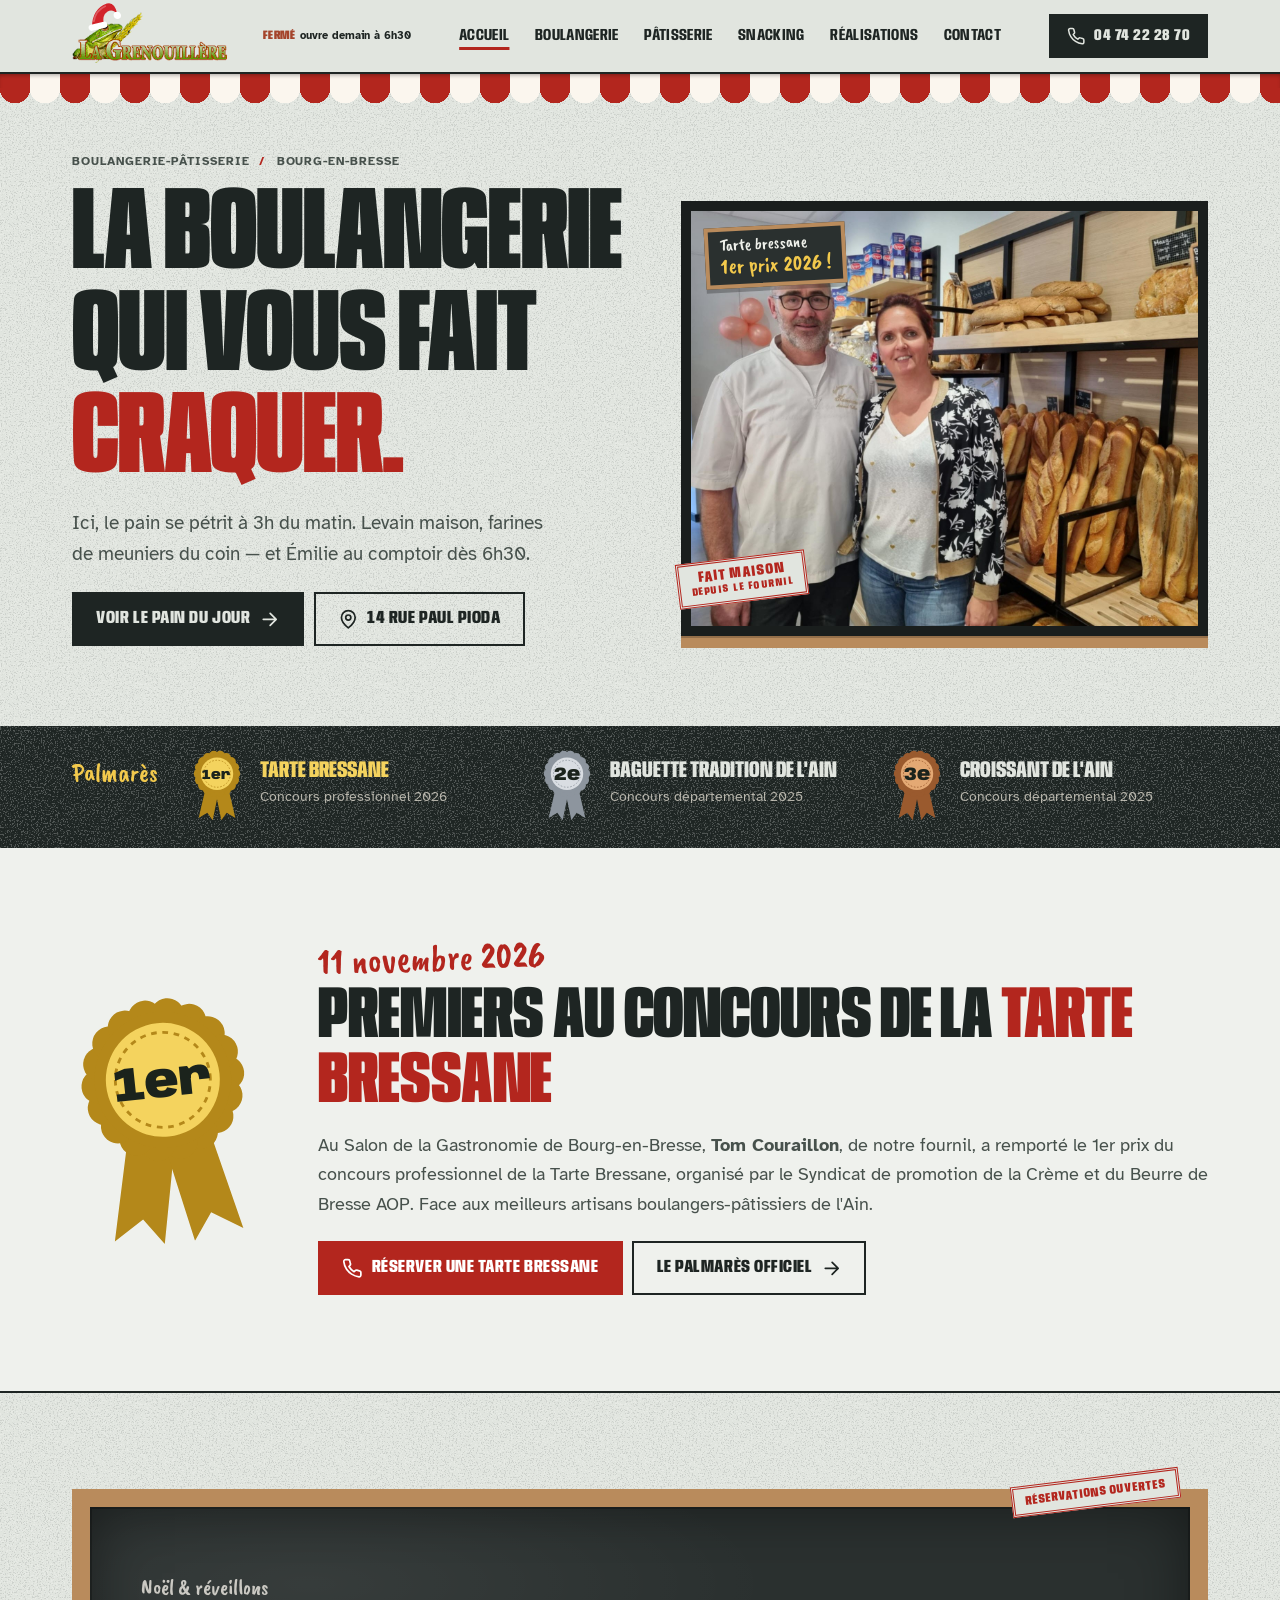
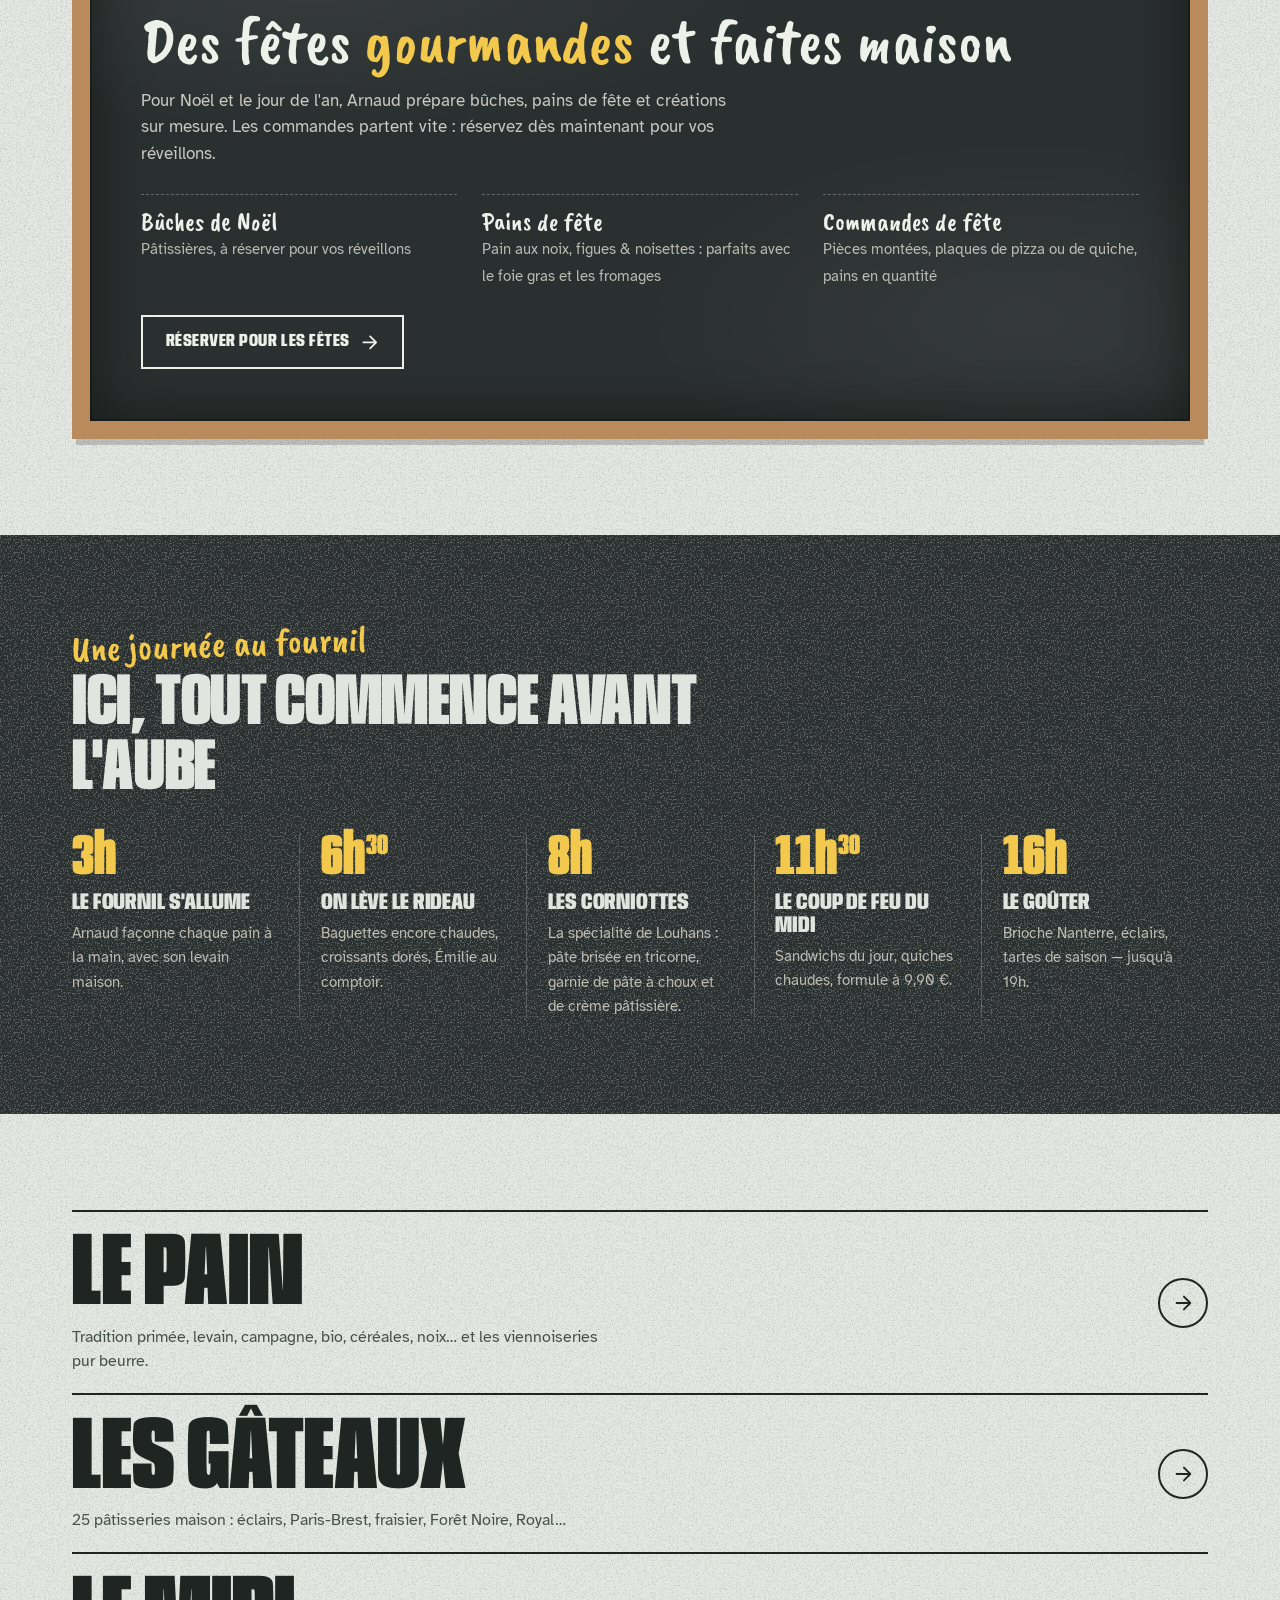
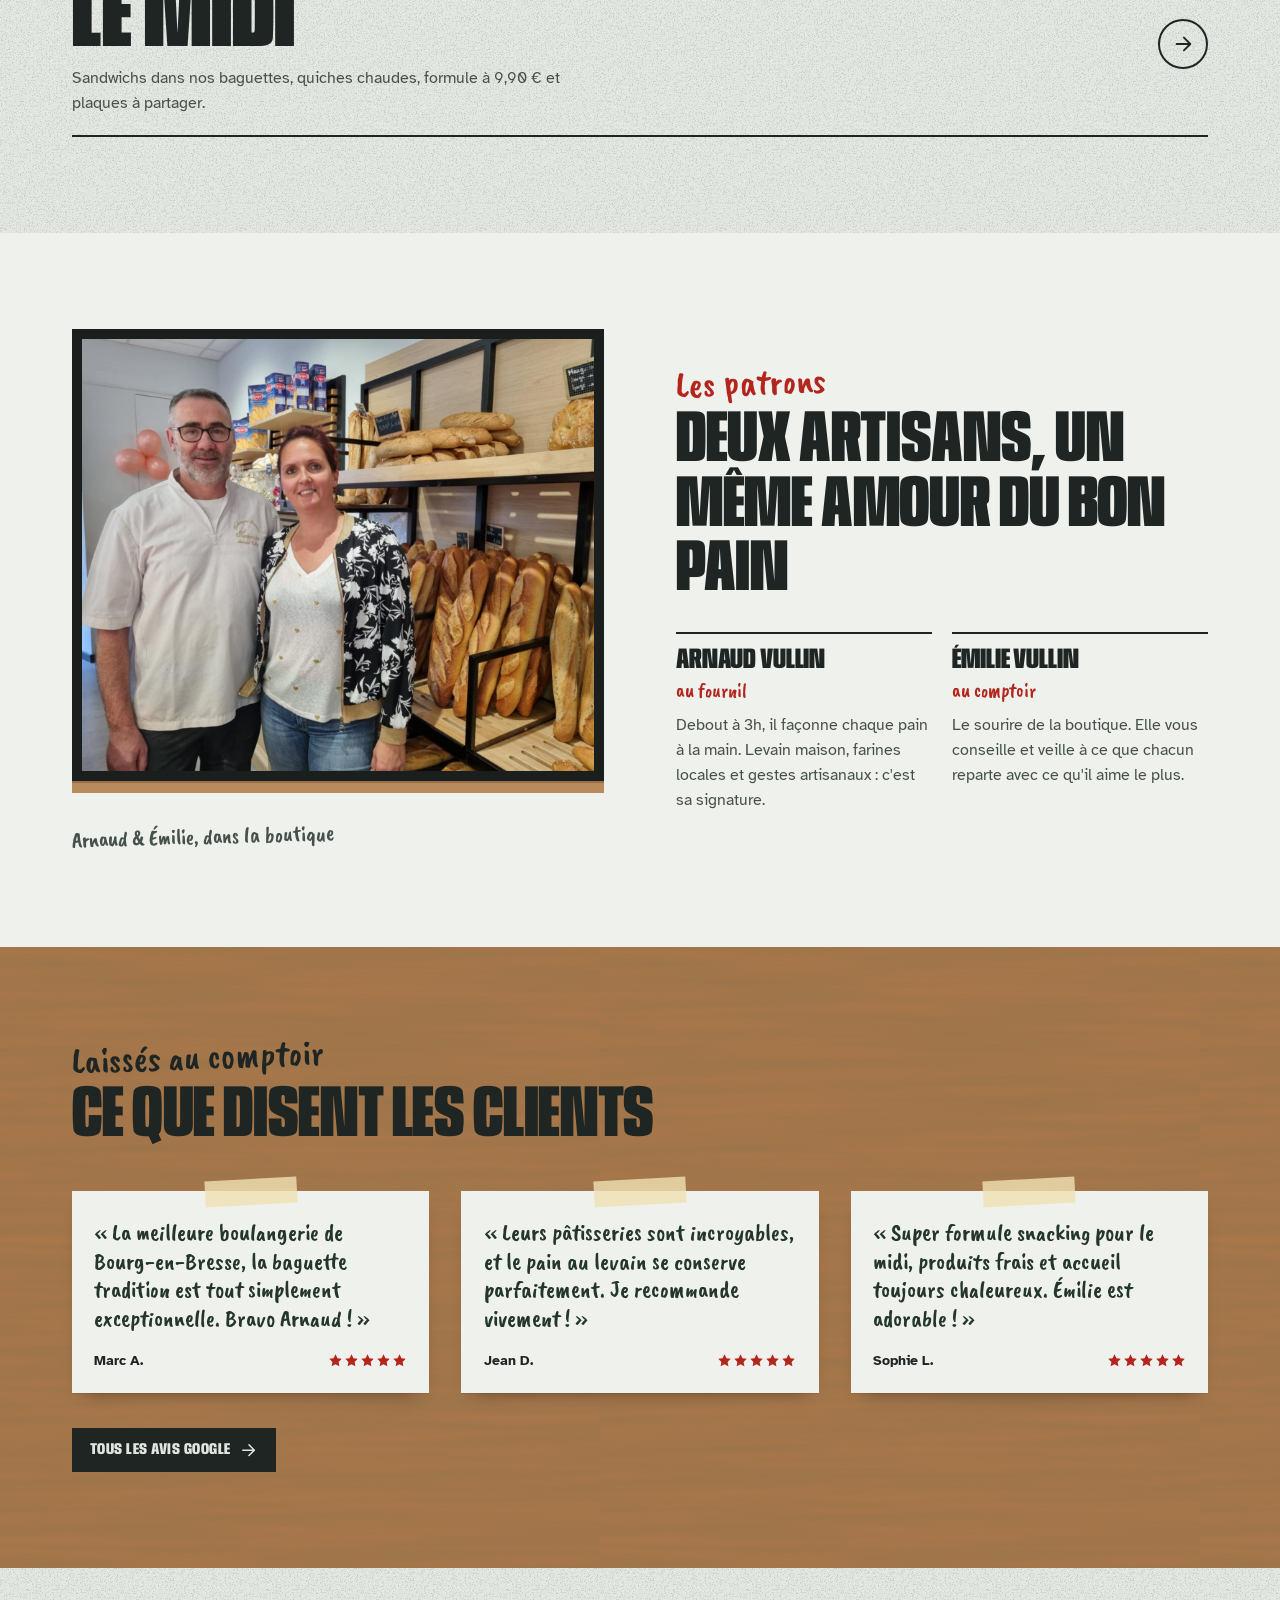
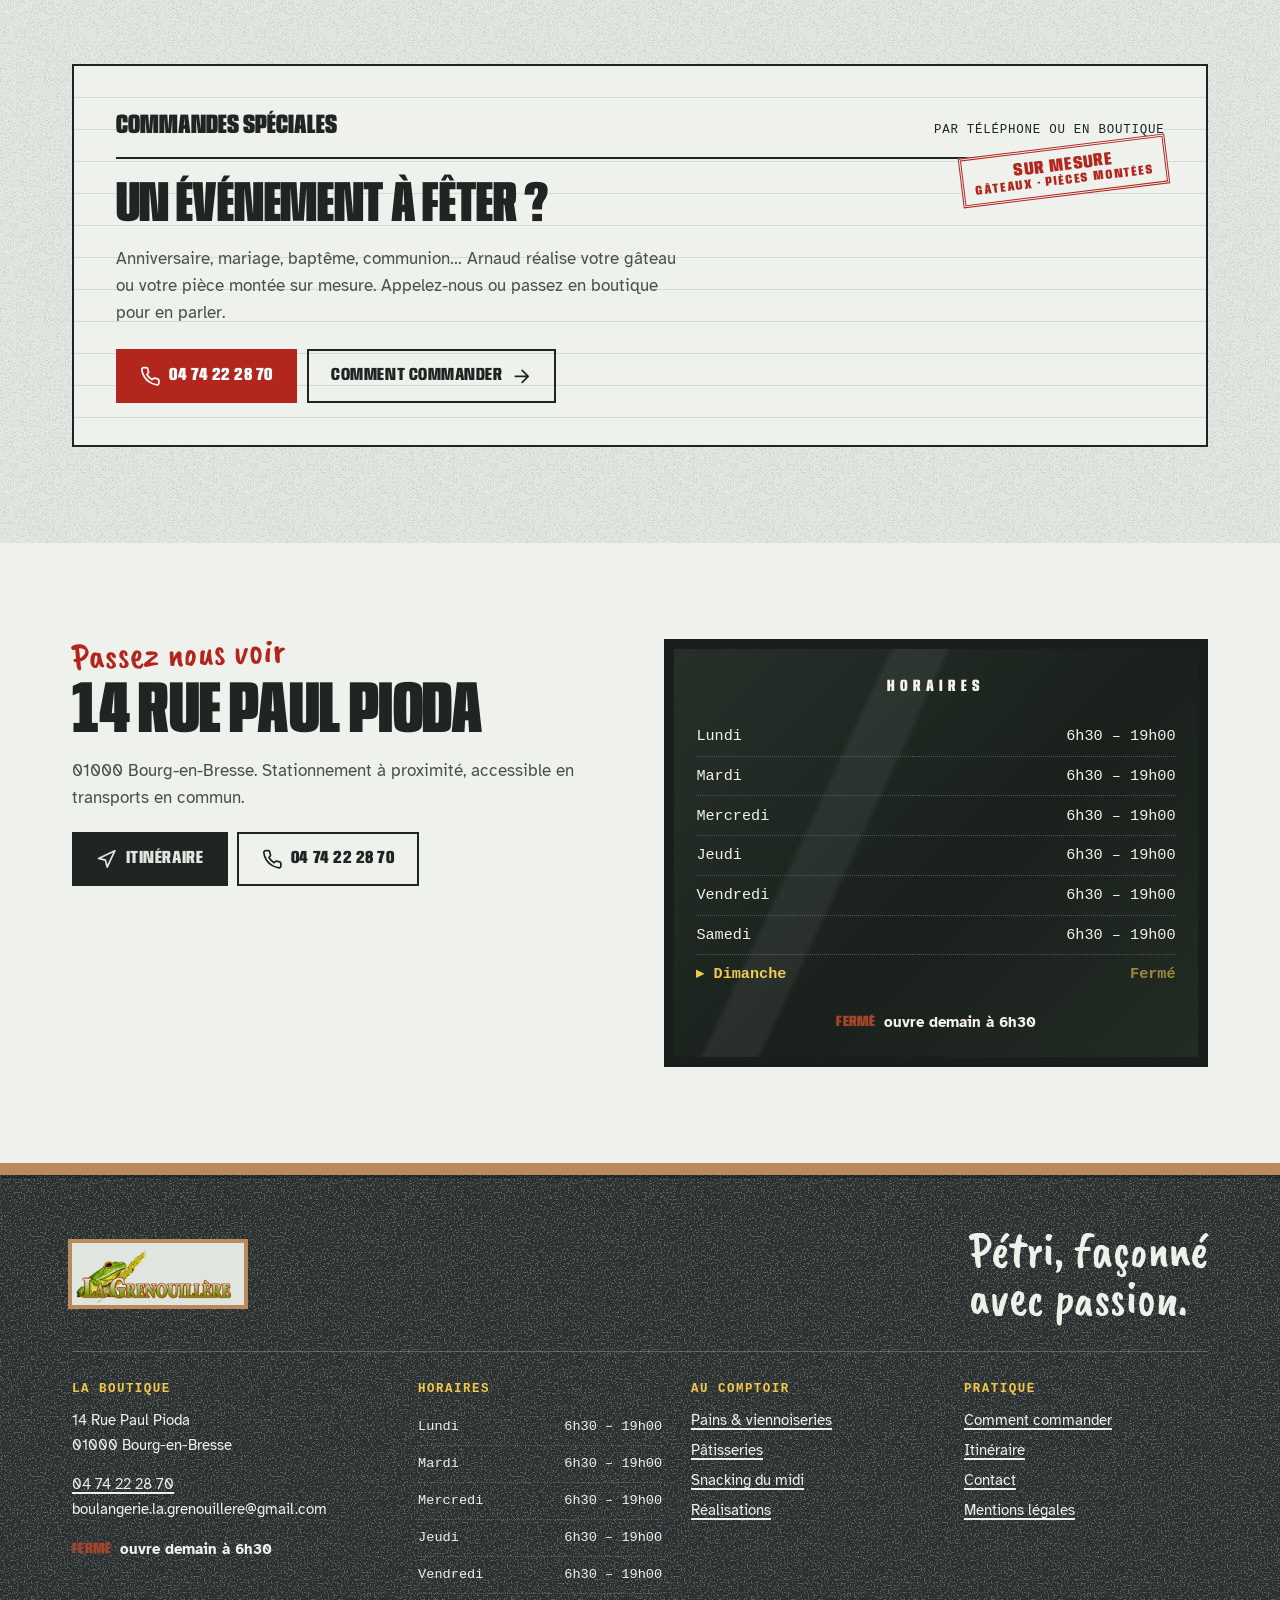
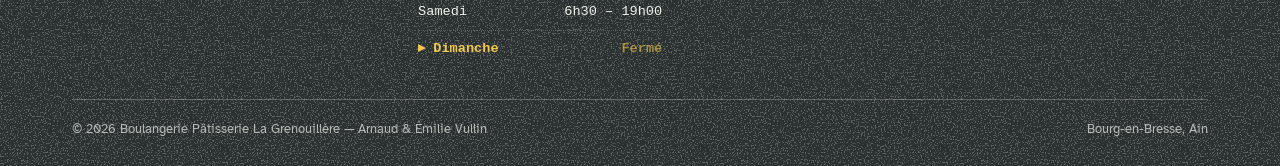
==== commit 34f7a0b9: "arrangmnt" ====
--- a/index.html
+++ b/index.html
@@ -61,19 +61,16 @@
 </svg>
 <a class="lien-evitement" href="#contenu">Aller au contenu</a>
 
-<div class="bandeau-saison" id="bandeau-saison" role="region" aria-label="Annonce du moment">
-  <div class="bandeau-saison__inner">
-    <p class="bandeau-saison__texte"></p>
-    <button class="bandeau-saison__fermer" type="button" aria-label="Fermer l'annonce"><svg class="icone " aria-hidden="true"><use href="#i-croix"/></svg></button>
-  </div>
-</div>
-
 <header class="entete">
   <div class="conteneur entete__inner">
     <a class="logo" href="index.html" aria-label="La Grenouillère, retour à l'accueil">
       <span class="logo__image"><img src="images/logo-grenouille.png" alt="" width="225" height="225"></span>
       <span class="logo__texte">Boulangerie · Pâtisserie</span>
     </a>
+    <div class="statut entete__statut" data-statut role="status">
+      <span class="statut__mot">Lun – Sam</span>
+      <span class="statut__texte">6h30 – 19h00</span>
+    </div>
     <nav class="nav" aria-label="Navigation principale"><ul><li><a href="index.html" aria-current="page">Accueil</a></li><li><a href="boulangerie.html">Boulangerie</a></li><li><a href="patisserie.html">Pâtisserie</a></li><li><a href="snacking.html">Snacking</a></li><li><a href="realisations.html">Réalisations</a></li><li><a href="contact.html">Contact</a></li></ul></nav>
     <a class="bouton bouton--plein bouton--petit entete__cta" href="tel:+33474222870"><svg class="icone " aria-hidden="true"><use href="#i-phone"/></svg> 04 74 22 28 70</a>
     <button class="burger" type="button" aria-label="Ouvrir le menu" aria-expanded="false" aria-controls="menu-mobile"><span class="burger__traits"><span></span><span></span><span></span></span>Menu</button>
@@ -93,7 +90,7 @@
     </ul>
   </nav>
   <div class="menu-mobile__bas">
-    <span class="statut" data-statut><span class="statut__point" aria-hidden="true"></span><span class="statut__texte">Lun – Sam · 6h30 – 19h00</span></span>
+    <span class="statut" data-statut><span class="statut__mot">Lun – Sam</span><span class="statut__texte">6h30 – 19h00</span></span>
     <span>14 Rue Paul Pioda, 01000 Bourg-en-Bresse</span>
     <a class="bouton bouton--accent" href="tel:+33474222870"><svg class="icone " aria-hidden="true"><use href="#i-phone"/></svg> Appeler la boulangerie</a>
   </div>
@@ -102,23 +99,24 @@
 <main id="contenu">
 
 <section class="heros" aria-label="Bienvenue">
-  <div class="conteneur heros__grille">
-    <div>
-      <p class="heros__adresse"><span>Boulangerie-pâtisserie</span><span>Bourg-en-Bresse</span></p>
-      <h1>La boulangerie qui vous fait <span class="rouge">craquer.</span></h1>
-      <p class="heros__texte">Ici, le pain se pétrit à 3h du matin. Levain maison, farines de meuniers du coin, cuisson sur sole — et Émilie au comptoir dès 6h30.</p>
-      <div class="heros__actions">
-        <a class="bouton bouton--plein" href="boulangerie.html">Voir le pain du jour <svg class="icone " aria-hidden="true"><use href="#i-fleche"/></svg></a>
-        <a class="bouton bouton--contour" href="https://www.google.com/maps/dir/?api=1&destination=14+Rue+Paul+Pioda+01000+Bourg-en-Bresse" target="_blank" rel="noopener"><svg class="icone " aria-hidden="true"><use href="#i-pin"/></svg> 14 rue Paul Pioda</a>
-      </div>
-    </div>
-    <div class="heros__photo">
-      <div class="pancarte" data-statut role="status"><span class="pancarte__corps"><span class="statut__mot">Ouvert</span><span class="statut__texte">lun – sam · 6h30 – 19h</span></span></div>
-      <div class="cadre">
-        <img src="images/patron.png" alt="Arnaud et Émilie Vullin dans leur boutique, devant les étagères de baguettes" width="1600" height="1200" fetchpriority="high" decoding="async">
-        <span class="ardoisette" aria-hidden="true">Tarte bressane<b>1er prix 2026 !</b></span>
-      </div>
-      <span class="tampon" aria-hidden="true">Fait maison<small>depuis le fournil</small></span>
+  <div class="conteneur">
+    <div class="heros__grille">
+      <div>
+        <p class="heros__adresse"><span>Boulangerie-pâtisserie</span><span>Bourg-en-Bresse</span></p>
+        <h1>La boulangerie qui vous fait <span class="rouge">craquer.</span></h1>
+        <p class="heros__texte">Ici, le pain se pétrit à 3h du matin. Levain maison, farines de meuniers du coin — et Émilie au comptoir dès 6h30.</p>
+        <div class="heros__actions">
+          <a class="bouton bouton--plein" href="boulangerie.html">Voir le pain du jour <svg class="icone " aria-hidden="true"><use href="#i-fleche"/></svg></a>
+          <a class="bouton bouton--contour" href="https://www.google.com/maps/dir/?api=1&destination=14+Rue+Paul+Pioda+01000+Bourg-en-Bresse" target="_blank" rel="noopener"><svg class="icone " aria-hidden="true"><use href="#i-pin"/></svg> 14 rue Paul Pioda</a>
+        </div>
+      </div>
+      <div class="heros__photo">
+        <div class="cadre">
+          <img src="images/patron.png" alt="Arnaud et Émilie Vullin dans leur boutique, devant les étagères de baguettes" width="1600" height="1200" fetchpriority="high" decoding="async">
+          <span class="ardoisette" aria-hidden="true">Tarte bressane<b>1er prix 2026 !</b></span>
+        </div>
+        <span class="tampon" aria-hidden="true">Fait maison<small>depuis le fournil</small></span>
+      </div>
     </div>
   </div>
 </section>
@@ -189,7 +187,7 @@
       <li data-de="06:30"><div class="frise__heure">6h<small>30</small></div><div><h3>On lève le rideau</h3><p>Baguettes encore chaudes, croissants dorés, Émilie au comptoir.</p></div></li>
       <li data-de="08:00"><div class="frise__heure">8h</div><div><h3>Les corniottes</h3><p>La spécialité de Louhans : pâte brisée en tricorne, garnie de pâte à choux et de crème pâtissière.</p></div></li>
       <li data-de="11:30"><div class="frise__heure">11h<small>30</small></div><div><h3>Le coup de feu du midi</h3><p>Sandwichs du jour, quiches chaudes, formule à 9,90&nbsp;€.</p></div></li>
-      <li data-de="16:00"><div class="frise__heure">16h</div><div><h3>Le goûter</h3><p>Brioche de Bourg, éclairs, tartes de saison — jusqu'à 19h.</p></div></li>
+      <li data-de="16:00"><div class="frise__heure">16h</div><div><h3>Le goûter</h3><p>Brioche Nanterre, éclairs, tartes de saison — jusqu'à 19h.</p></div></li>
     </ol>
   </div>
 </section>
@@ -217,7 +215,7 @@
         <div class="personne">
           <h3>Arnaud Vullin</h3>
           <span class="personne__role">au fournil</span>
-          <p>Debout à 3h, il façonne chaque pain à la main. Levain maison, farines locales et cuisson sur sole : c'est sa signature.</p>
+          <p>Debout à 3h, il façonne chaque pain à la main. Levain maison, farines locales et gestes artisanaux : c'est sa signature.</p>
         </div>
         <div class="personne">
           <h3>Émilie Vullin</h3>
@@ -282,7 +280,7 @@
     <tr data-jour="0"><td>Dimanche</td><td class="ferme">Fermé</td></tr>
   </tbody>
 </table>
-      <span class="statut" data-statut><span class="statut__point" aria-hidden="true"></span><span class="statut__texte">Lun – Sam · 6h30 – 19h00</span></span>
+      <span class="statut" data-statut><span class="statut__mot">Lun – Sam</span><span class="statut__texte">6h30 – 19h00</span></span>
     </div>
   </div>
 </section>
@@ -292,14 +290,14 @@
   <div class="conteneur">
     <div class="pied__haut">
       <span class="logo__image"><img src="images/logo-grenouille.png" alt="" width="225" height="225" loading="lazy"></span>
-      <p class="pied__devise">Pétri, façonné<br>et cuit ici.</p>
+      <p class="pied__devise">Pétri, façonné<br>avec passion.</p>
     </div>
     <div class="pied__grille">
       <div>
         <h4>La boutique</h4>
         <p>14 Rue Paul Pioda<br>01000 Bourg-en-Bresse</p>
         <p><a href="tel:+33474222870">04 74 22 28 70</a><br><span style="overflow-wrap:anywhere">boulangerie.la.grenouillere@gmail.com</span></p>
-        <span class="statut" data-statut><span class="statut__point" aria-hidden="true"></span><span class="statut__texte">Lun – Sam · 6h30 – 19h00</span></span>
+        <span class="statut" data-statut><span class="statut__mot">Lun – Sam</span><span class="statut__texte">6h30 – 19h00</span></span>
       </div>
       <div>
         <h4>Horaires</h4>
--- a/style.css
+++ b/style.css
@@ -76,14 +76,6 @@
 .lien-evitement:focus { top: 1rem; }
 .craie { font-family: var(--f-craie); font-weight: 400; text-transform: none; letter-spacing: 0; font-variation-settings: normal; }
 
-/* ---------- Bandeau d'annonce (saison) ---------- */
-.bandeau-saison { display: none; background: var(--encre); color: var(--papier); position: relative; z-index: 60; }
-.bandeau-saison.est-visible { display: block; }
-.bandeau-saison__inner { display: flex; align-items: center; gap: .6rem; max-width: var(--max); margin: 0 auto; padding: .45rem var(--gouttiere); min-height: 44px; }
-.bandeau-saison__texte { flex: 1; margin: 0; font-size: .92rem; line-height: 1.3; }
-.bandeau-saison__texte a { color: var(--craie-accent); font-weight: 700; white-space: nowrap; }
-.bandeau-saison__fermer { flex: none; width: 36px; height: 36px; border: 1px solid rgba(255,255,255,.3); background: none; color: inherit; cursor: pointer; display: grid; place-items: center; }
-
 /* ---------- En-tête ---------- */
 .entete { position: sticky; top: 0; z-index: 50; background: var(--papier); border-bottom: 2px solid var(--encre); }
 .entete__inner { height: var(--header-h); display: flex; align-items: center; justify-content: space-between; gap: 1rem; }
@@ -149,23 +141,21 @@
 
 /* ---------- Statut ouvert/fermé (version texte) ---------- */
 .statut { display: inline-flex; align-items: center; gap: .5rem; font-weight: 700; font-size: .95rem; }
-.statut__point { width: 10px; height: 10px; border-radius: 50%; background: var(--encre-3); flex: none; }
-.statut.est-ouvert .statut__point { background: #2FA34A; box-shadow: 0 0 0 3px rgba(47,163,74,.25); }
-.statut.est-ferme .statut__point { background: var(--rouge); }
-
-/* La pancarte accrochée à la porte */
-.pancarte { position: absolute; z-index: 3; top: -46px; right: 14px; width: 132px; text-align: center; transform-origin: 50% -26px; animation: balance 5s ease-in-out infinite; }
-.pancarte::before { content: ""; position: absolute; left: 50%; top: -26px; width: 70px; height: 34px; transform: translateX(-50%); background:
-  linear-gradient(to top right, transparent calc(50% - 1px), #3a3a3a calc(50% - 1px), #3a3a3a calc(50% + 1px), transparent calc(50% + 1px)) left / 50% 100% no-repeat,
-  linear-gradient(to top left, transparent calc(50% - 1px), #3a3a3a calc(50% - 1px), #3a3a3a calc(50% + 1px), transparent calc(50% + 1px)) right / 50% 100% no-repeat; }
-.pancarte::after { content: ""; position: absolute; left: 50%; top: -30px; width: 8px; height: 8px; margin-left: -4px; border-radius: 50%; background: #8a8a8a; }
-.pancarte__corps { display: block; background: var(--blanc); border: 3px solid var(--encre); border-radius: 6px; padding: .45rem .5rem .5rem; box-shadow: 0 6px 0 -2px rgba(0,0,0,.18); position: relative; }
-.statut__mot { display: block; font-family: var(--f-enseigne); font-variation-settings: "wdth" 60; font-weight: 900; font-size: 1.9rem; line-height: .95; text-transform: uppercase; color: var(--encre-3); }
-.pancarte.est-ouvert .statut__mot { color: #23853D; }
-.pancarte.est-ferme .statut__mot { color: var(--rouge); }
-.pancarte .statut__texte { display: block; font-size: .74rem; font-weight: 700; line-height: 1.2; margin-top: .15rem; }
-@keyframes balance { 0%, 100% { transform: rotate(-2.5deg); } 50% { transform: rotate(2.5deg); } }
-@media (min-width: 760px) { .pancarte { width: 150px; right: 24px; } .statut__mot { font-size: 2.2rem; } }
+.statut__mot { font-family: var(--f-enseigne); font-variation-settings: "wdth" 70; font-weight: 900; letter-spacing: .02em; text-transform: uppercase; }
+.statut.est-ouvert .statut__mot { color: #23853D; }
+.statut.est-ferme .statut__mot { color: var(--rouge); }
+
+.entete__statut { flex: 1 1 4.5rem; min-width: 0; justify-content: center; flex-wrap: wrap; gap: .1rem .25rem; text-align: center; font-size: .72rem; line-height: 1.05; }
+.entete__statut .statut__mot { display: inline; font-size: .78rem; line-height: 1; }
+.entete__statut .statut__texte { flex: 1 1 100%; margin-top: 0; font-size: .68rem; line-height: 1.05; }
+@media (min-width: 900px) {
+  .entete__statut { flex: 0 1 auto; flex-wrap: nowrap; gap: .3rem; max-width: 11rem; }
+  .entete__statut .statut__texte { flex: 0 1 auto; }
+}
+@media (max-width: 360px) {
+  .entete__inner { gap: .5rem; }
+  .entete__inner .logo { margin-right: -28px; transform: scale(.82); transform-origin: left center; }
+}
 
 /* Tampon encreur */
 .tampon { display: inline-block; padding: .35rem .7rem; border: 3px double currentColor; color: var(--accent); font-family: var(--f-enseigne); font-variation-settings: "wdth" 70; font-weight: 850; font-size: .95rem; letter-spacing: .08em; text-transform: uppercase; line-height: 1.05; text-align: center; transform: rotate(-7deg); }
@@ -196,8 +186,6 @@
 /* Petite ardoise posée sur le pain */
 .ardoisette { position: absolute; z-index: 2; left: 14px; top: 14px; background: var(--ardoise); color: var(--craie); border: 4px solid var(--chene); padding: .3rem .7rem .4rem; font-family: var(--f-craie); font-size: 1.05rem; line-height: 1.1; transform: rotate(-3deg); box-shadow: 0 4px 0 rgba(0,0,0,.25); }
 .ardoisette b { display: block; color: var(--craie-accent); font-weight: 400; font-size: 1.35rem; }
-
-.particules { position: absolute; inset: 0; z-index: -1; pointer-events: none; width: 100%; height: 100%; }
 
 /* ---------- En-tête des pages internes ---------- */
 .page-heros { position: relative; isolation: isolate; overflow: hidden; padding: 1.6rem 0 2.6rem; border-bottom: 2px solid var(--encre); }
@@ -484,13 +472,6 @@
 /* Printemps, été, automne, hiver : on garde la palette ardoise / vert-gris / bois
    (seuls les événements changent les couleurs). */
 
-/* Guirlande lumineuse (Noël) et fanions — accrochés sous le store */
-.guirlande, .fanions { position: absolute; left: 0; right: 0; top: 22px; height: 26px; pointer-events: none; overflow: hidden; z-index: 1; }
-.guirlande svg, .fanions svg { position: absolute; top: 0; left: 0; width: 100%; height: 26px; }
-.guirlande i { position: absolute; top: 9px; width: 8px; height: 12px; border-radius: 50% 50% 50% 50% / 60% 60% 40% 40%; animation: scintille 1.8s ease-in-out infinite; }
-.guirlande i::before { content: ""; position: absolute; top: -3px; left: 2px; width: 4px; height: 4px; background: #333; }
-@keyframes scintille { 0%, 100% { opacity: 1; box-shadow: 0 0 9px 2px currentColor; } 50% { opacity: .5; box-shadow: 0 0 2px 0 currentColor; } }
-
 /* ---------- 1er prix Tarte Bressane 2026 ---------- */
 @media (min-width: 760px) { .palmares__inner { grid-template-columns: auto 1fr 1fr 1fr; gap: 2rem; } }
 .palmares__item--or strong { color: #F4D35E; }
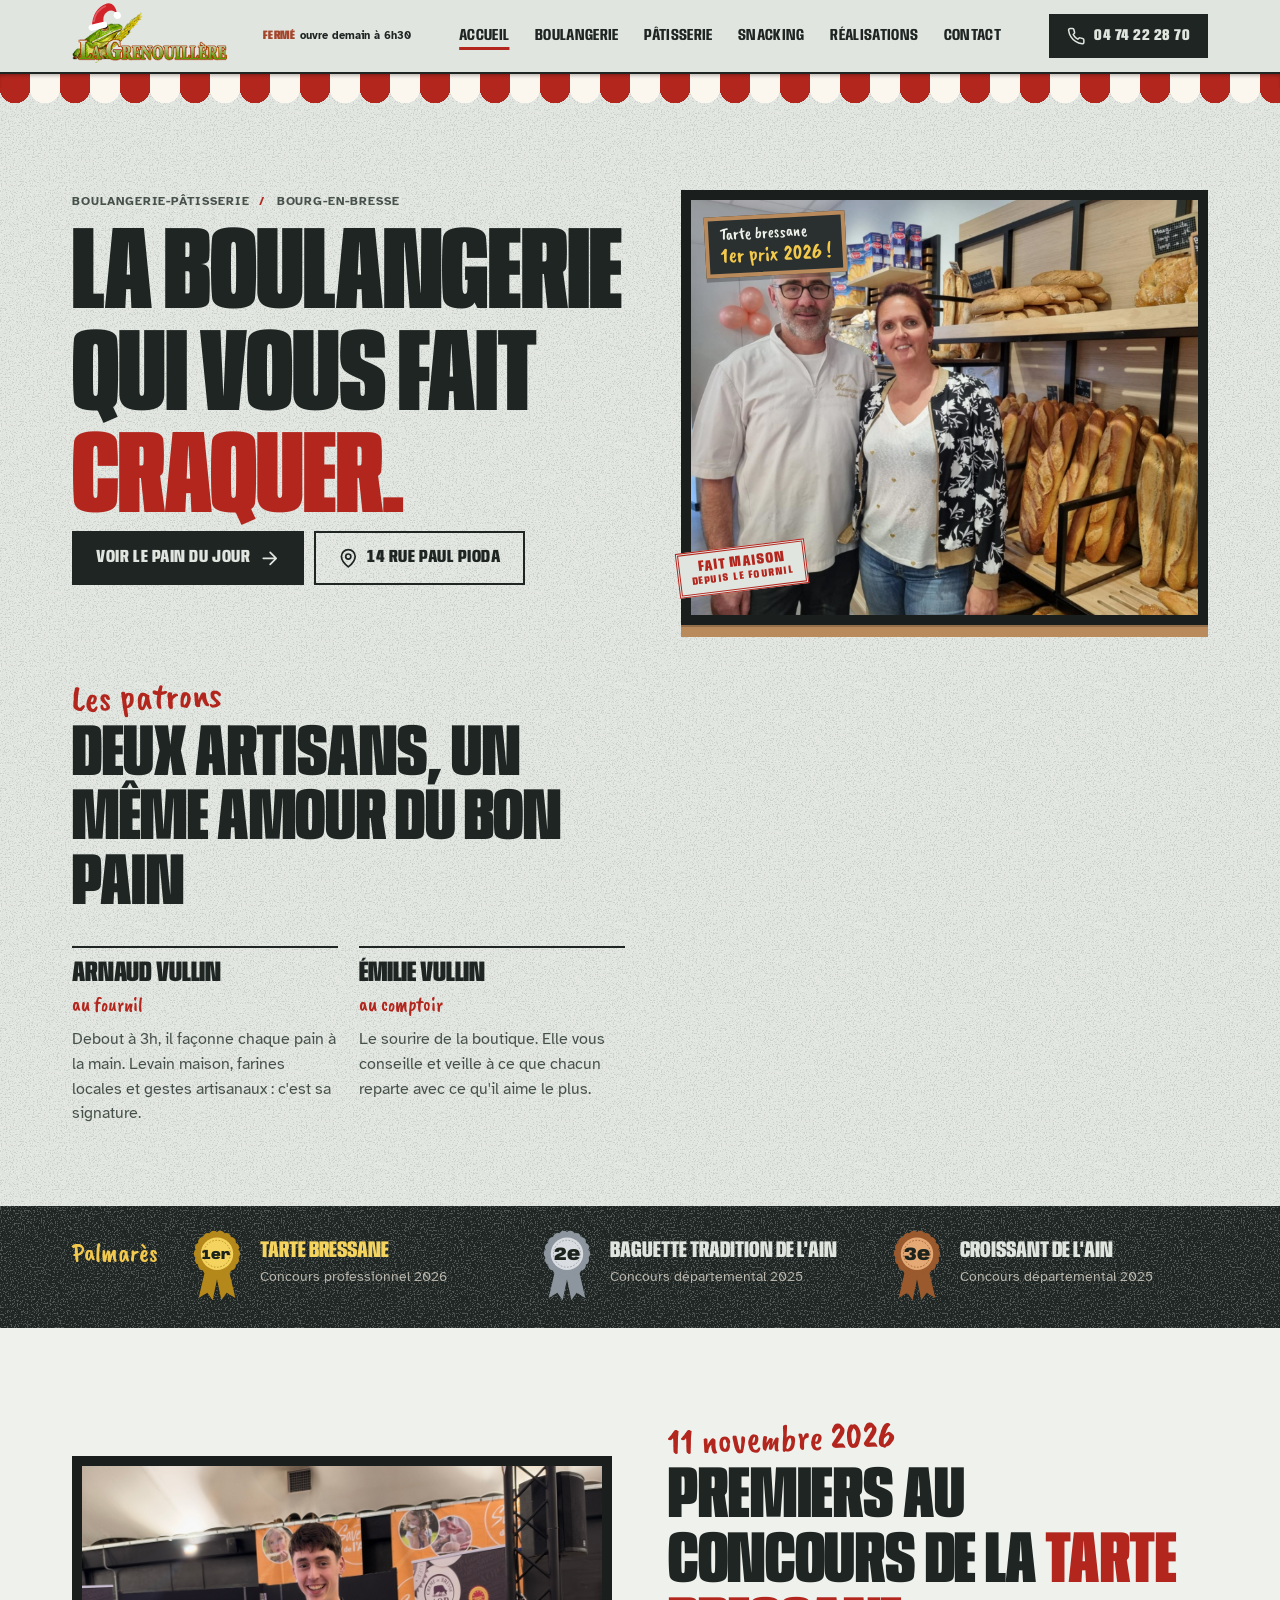
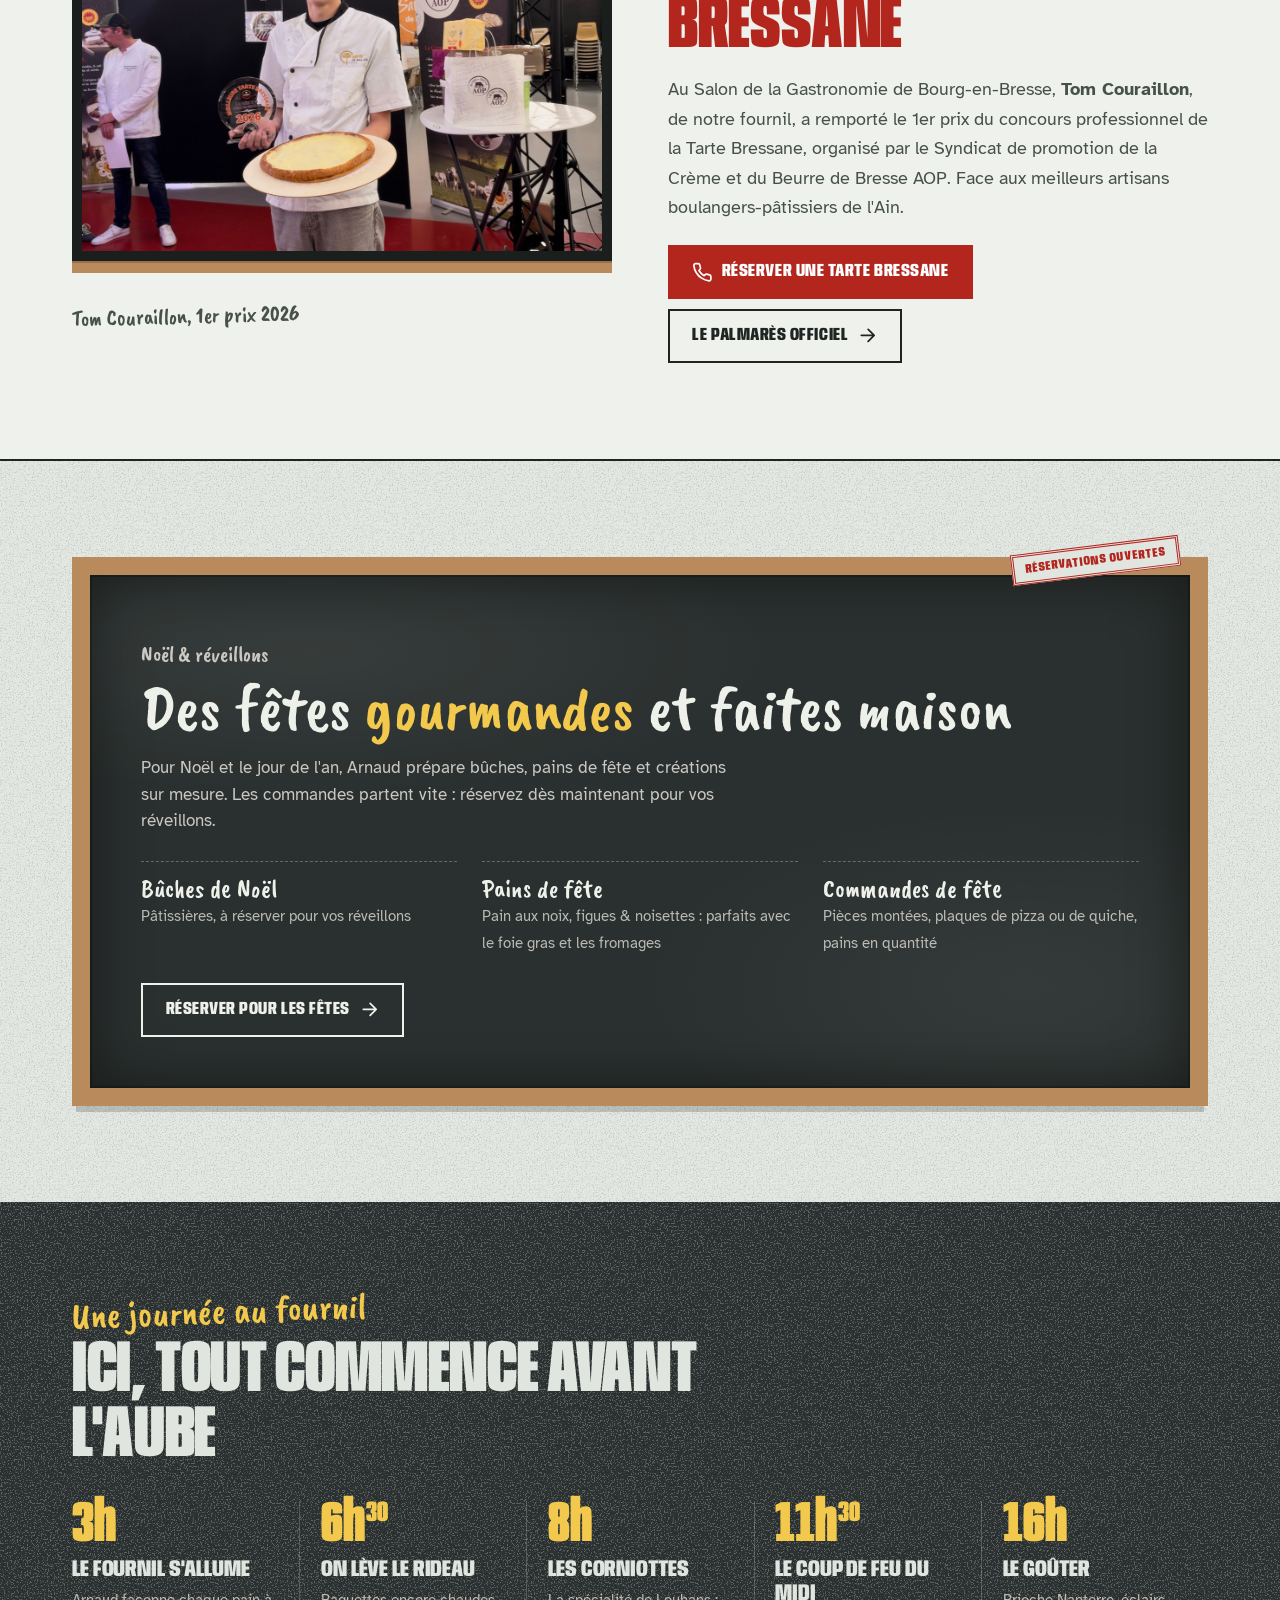
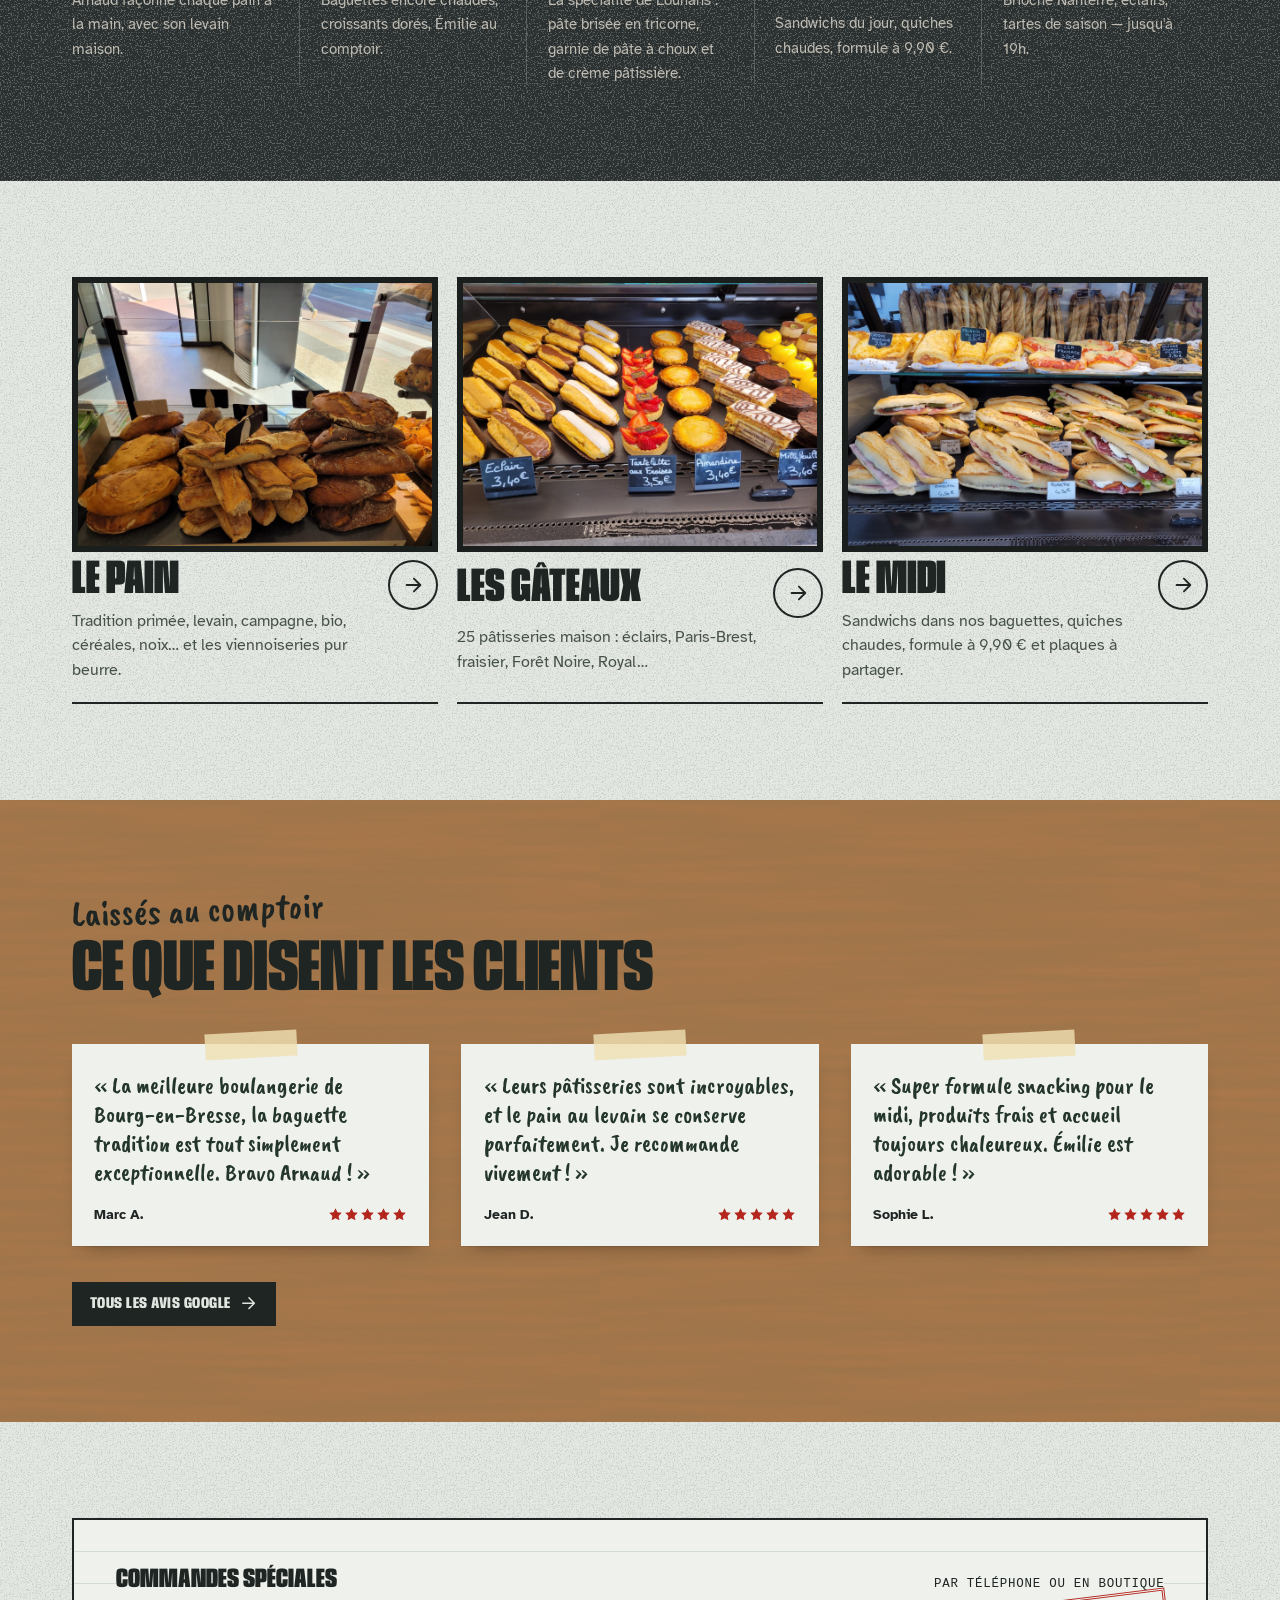
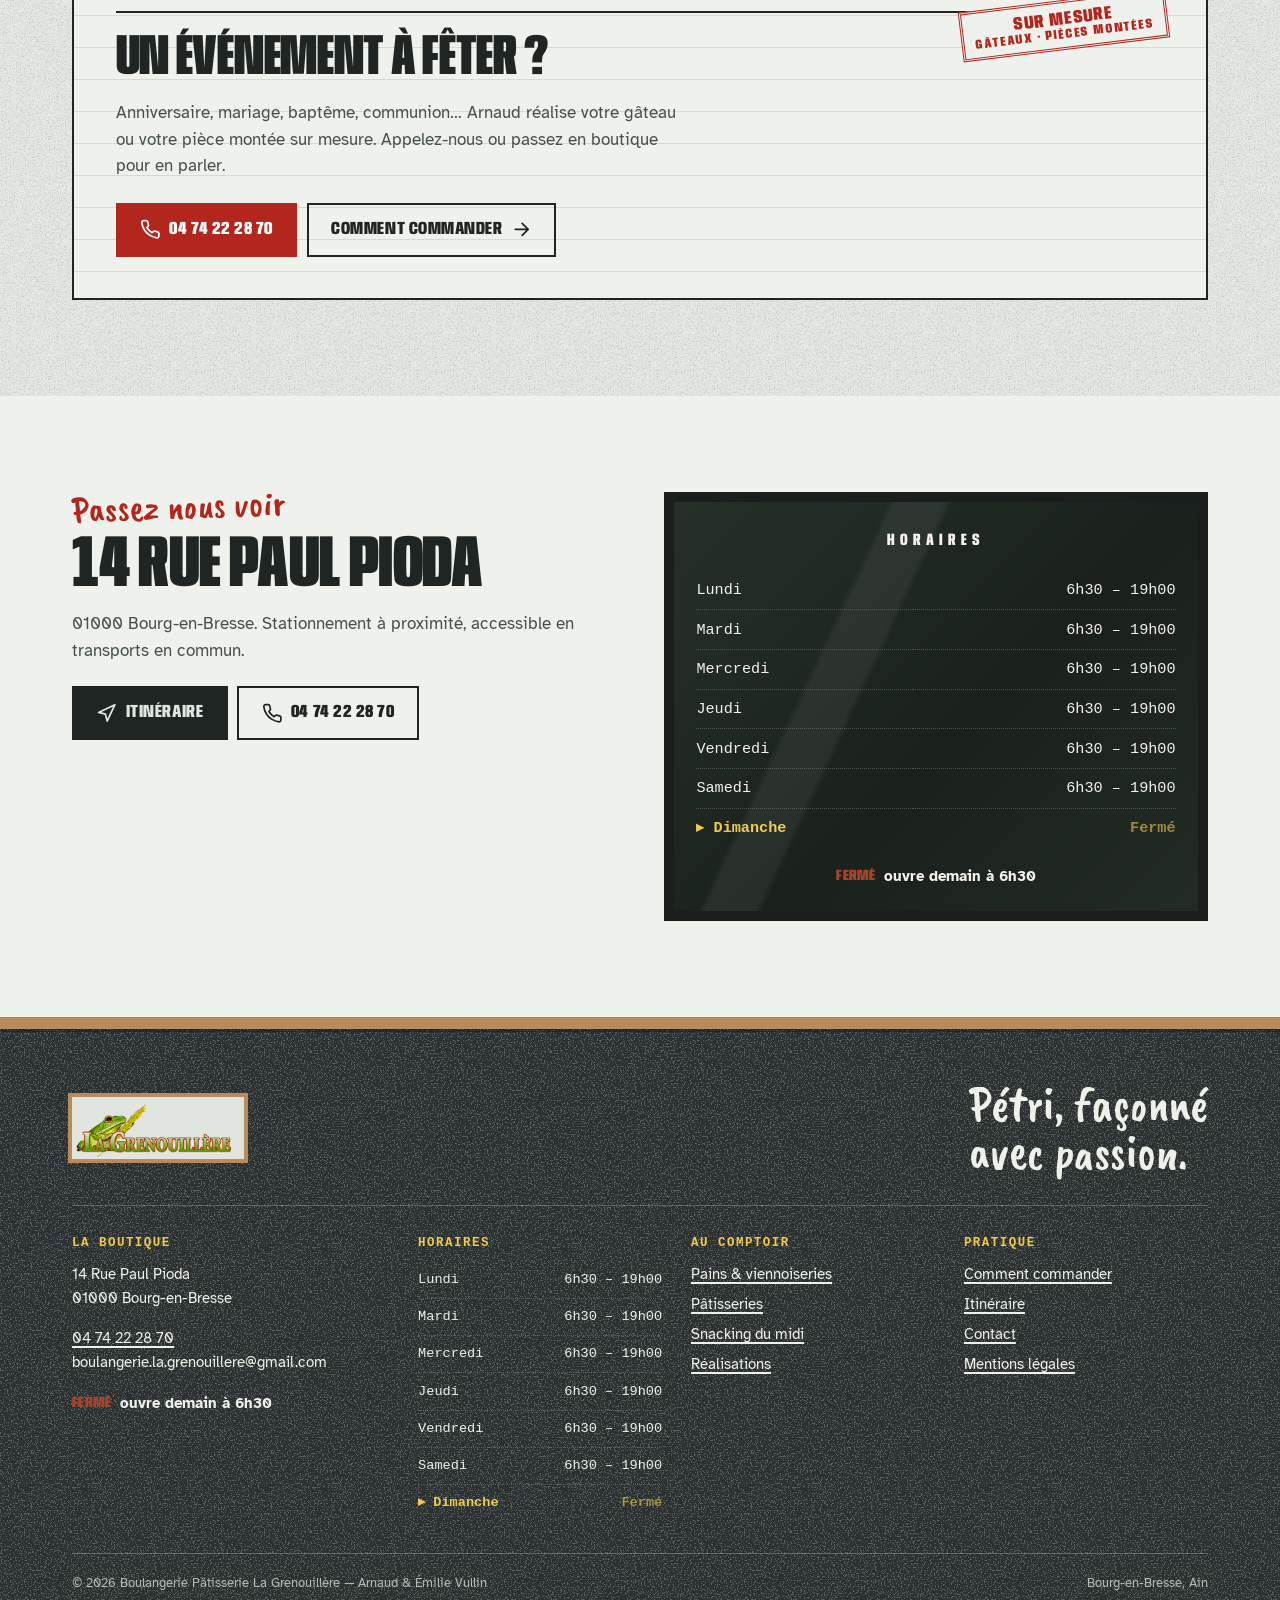
==== commit 41cfb40e: "maj" ====
--- a/index.html
+++ b/index.html
@@ -104,7 +104,6 @@
       <div>
         <p class="heros__adresse"><span>Boulangerie-pâtisserie</span><span>Bourg-en-Bresse</span></p>
         <h1>La boulangerie qui vous fait <span class="rouge">craquer.</span></h1>
-        <p class="heros__texte">Ici, le pain se pétrit à 3h du matin. Levain maison, farines de meuniers du coin — et Émilie au comptoir dès 6h30.</p>
         <div class="heros__actions">
           <a class="bouton bouton--plein" href="boulangerie.html">Voir le pain du jour <svg class="icone " aria-hidden="true"><use href="#i-fleche"/></svg></a>
           <a class="bouton bouton--contour" href="https://www.google.com/maps/dir/?api=1&destination=14+Rue+Paul+Pioda+01000+Bourg-en-Bresse" target="_blank" rel="noopener"><svg class="icone " aria-hidden="true"><use href="#i-pin"/></svg> 14 rue Paul Pioda</a>
@@ -117,6 +116,21 @@
         </div>
         <span class="tampon" aria-hidden="true">Fait maison<small>depuis le fournil</small></span>
       </div>
+      <div class="revele">
+      <h2 class="titre" id="equipe-titre"><span class="craie">Les patrons</span>Deux artisans, un même amour du bon pain</h2>
+      <div class="duo">
+        <div class="personne">
+          <h3>Arnaud Vullin</h3>
+          <span class="personne__role">au fournil</span>
+          <p>Debout à 3h, il façonne chaque pain à la main. Levain maison, farines locales et gestes artisanaux : c'est sa signature.</p>
+        </div>
+        <div class="personne">
+          <h3>Émilie Vullin</h3>
+          <span class="personne__role">au comptoir</span>
+          <p>Le sourire de la boutique. Elle vous conseille et veille à ce que chacun reparte avec ce qu'il aime le plus.</p>
+        </div>
+      </div>
+    </div>
     </div>
   </div>
 </section>
@@ -147,12 +161,10 @@
 
 <section class="section victoire" aria-labelledby="victoire-titre">
   <div class="conteneur victoire__grille">
-    <div class="victoire__medaille revele"><svg class="rosette" viewBox="0 0 100 130" aria-hidden="true">
-    <path d="M30 66 16 126l16-10 10 14 12-58z" fill="#B4881A"/><path d="M70 66l14 60-16-10-10 14-12-58z" fill="#B4881A"/>
-    <g fill="#B4881A"><circle cx="84.0" cy="44.0" r="9"/><circle cx="81.9" cy="55.6" r="9"/><circle cx="76.0" cy="65.9" r="9"/><circle cx="67.0" cy="73.4" r="9"/><circle cx="55.9" cy="77.5" r="9"/><circle cx="44.1" cy="77.5" r="9"/><circle cx="33.0" cy="73.4" r="9"/><circle cx="24.0" cy="65.9" r="9"/><circle cx="18.1" cy="55.6" r="9"/><circle cx="16.0" cy="44.0" r="9"/><circle cx="18.1" cy="32.4" r="9"/><circle cx="24.0" cy="22.1" r="9"/><circle cx="33.0" cy="14.6" r="9"/><circle cx="44.1" cy="10.5" r="9"/><circle cx="55.9" cy="10.5" r="9"/><circle cx="67.0" cy="14.6" r="9"/><circle cx="76.0" cy="22.1" r="9"/><circle cx="81.9" cy="32.4" r="9"/></g><circle cx="50" cy="44" r="36" fill="#B4881A"/><circle cx="50" cy="44" r="30" fill="#F4D35E"/>
-    <circle cx="50" cy="44" r="25" fill="none" stroke="#B4881A" stroke-width="1.5" stroke-dasharray="3 3"/>
-    <text x="50" y="53" text-anchor="middle" font-family="Anybody, Arial Narrow, sans-serif" font-weight="900" font-size="25" fill="#1B231C">1er</text>
-  </svg></div>
+    <figure class="victoire__photo revele" style="margin:0">
+      <div class="cadre"><img src="images/tarte-bressane-primee.jpg" alt="Tom Couraillon présente sa tarte bressane et son trophée du concours 2026" width="1600" height="1200" loading="lazy" decoding="async"></div>
+      <figcaption class="legende-main">Tom Couraillon, 1er prix 2026</figcaption>
+    </figure>
     <div class="revele">
       <h2 class="titre" id="victoire-titre"><span class="craie">11 novembre 2026</span>Premiers au concours de la <span class="rouge">tarte bressane</span></h2>
       <p class="chapo">Au Salon de la Gastronomie de Bourg-en-Bresse, <strong>Tom Couraillon</strong>, de notre fournil, a remporté le 1er prix du concours professionnel de la Tarte Bressane, organisé par le Syndicat de promotion de la Crème et du Beurre de Bresse AOP. Face aux meilleurs artisans boulangers-pâtissiers de l'Ain.</p>
@@ -196,34 +208,10 @@
   <div class="conteneur">
     <h2 class="visually-hidden" id="rayons-titre">Nos rayons</h2>
     <nav class="rayons" aria-label="Nos rayons">
-      <a class="rayon revele" href="boulangerie.html"><span class="rayon__nom">Le pain</span><span class="rayon__desc">Tradition primée, levain, campagne, bio, céréales, noix… et les viennoiseries pur beurre.</span><span class="rayon__fleche"><svg class="icone " aria-hidden="true"><use href="#i-fleche"/></svg></span></a>
-      <a class="rayon revele" href="patisserie.html"><span class="rayon__nom">Les gâteaux</span><span class="rayon__desc">25 pâtisseries maison : éclairs, Paris-Brest, fraisier, Forêt Noire, Royal…</span><span class="rayon__fleche"><svg class="icone " aria-hidden="true"><use href="#i-fleche"/></svg></span></a>
-      <a class="rayon revele" href="snacking.html"><span class="rayon__nom">Le midi</span><span class="rayon__desc">Sandwichs dans nos baguettes, quiches chaudes, formule à 9,90&nbsp;€ et plaques à partager.</span><span class="rayon__fleche"><svg class="icone " aria-hidden="true"><use href="#i-fleche"/></svg></span></a>
+      <a class="rayon revele" href="boulangerie.html"><span class="rayon__photo"><img src="images/vitrine-pain.jpg" alt="" width="1600" height="1200" loading="lazy" decoding="async"></span><span class="rayon__nom">Le pain</span><span class="rayon__desc">Tradition primée, levain, campagne, bio, céréales, noix… et les viennoiseries pur beurre.</span><span class="rayon__fleche"><svg class="icone " aria-hidden="true"><use href="#i-fleche"/></svg></span></a>
+      <a class="rayon revele" href="patisserie.html"><span class="rayon__photo"><img src="images/vitrine-patisserie.jpg" alt="" width="1600" height="1200" loading="lazy" decoding="async"></span><span class="rayon__nom">Les gâteaux</span><span class="rayon__desc">25 pâtisseries maison : éclairs, Paris-Brest, fraisier, Forêt Noire, Royal…</span><span class="rayon__fleche"><svg class="icone " aria-hidden="true"><use href="#i-fleche"/></svg></span></a>
+      <a class="rayon revele" href="snacking.html"><span class="rayon__photo"><img src="images/vitrine-snacking.jpg" alt="" width="1600" height="1200" loading="lazy" decoding="async"></span><span class="rayon__nom">Le midi</span><span class="rayon__desc">Sandwichs dans nos baguettes, quiches chaudes, formule à 9,90&nbsp;€ et plaques à partager.</span><span class="rayon__fleche"><svg class="icone " aria-hidden="true"><use href="#i-fleche"/></svg></span></a>
     </nav>
-  </div>
-</section>
-
-<section class="section section--blanc" aria-labelledby="equipe-titre">
-  <div class="conteneur equipe">
-    <figure class="equipe__photo revele" style="margin:0">
-      <div class="cadre"><img src="images/patron.png" alt="Émilie et Arnaud Vullin, boulangers-pâtissiers à Bourg-en-Bresse" width="1600" height="1200" loading="lazy" decoding="async"></div>
-      <figcaption class="legende-main">Arnaud &amp; Émilie, dans la boutique</figcaption>
-    </figure>
-    <div class="revele">
-      <h2 class="titre" id="equipe-titre"><span class="craie">Les patrons</span>Deux artisans, un même amour du bon pain</h2>
-      <div class="duo">
-        <div class="personne">
-          <h3>Arnaud Vullin</h3>
-          <span class="personne__role">au fournil</span>
-          <p>Debout à 3h, il façonne chaque pain à la main. Levain maison, farines locales et gestes artisanaux : c'est sa signature.</p>
-        </div>
-        <div class="personne">
-          <h3>Émilie Vullin</h3>
-          <span class="personne__role">au comptoir</span>
-          <p>Le sourire de la boutique. Elle vous conseille et veille à ce que chacun reparte avec ce qu'il aime le plus.</p>
-        </div>
-      </div>
-    </div>
   </div>
 </section>
 
--- a/style.css
+++ b/style.css
@@ -195,6 +195,11 @@
 .page-heros__surtitre { display: block; font-size: .78rem; font-weight: 700; letter-spacing: .16em; text-transform: uppercase; color: var(--encre-2); margin-bottom: .8rem; }
 .page-heros .tampon { position: absolute; right: var(--gouttiere); top: 1.2rem; font-size: .8rem; background: var(--papier); }
 @media (min-width: 760px) { .page-heros { padding: 3.5rem 0 4rem; } .page-heros .tampon { font-size: 1.15rem; top: 3.5rem; right: 8%; } }
+.page-heros--photo > .conteneur { display: grid; gap: 1.5rem; align-items: center; }
+.page-heros__image { position: relative; aspect-ratio: 4 / 3; margin: 0; }
+.page-heros__image img { width: 100%; height: 100%; object-fit: cover; }
+.page-heros__tampon { position: absolute; top: 14px; right: 14px; background: var(--papier); }
+@media (min-width: 900px) { .page-heros--photo > .conteneur { grid-template-columns: 1fr .95fr; gap: 3rem; } }
 
 /* ---------- Sections ---------- */
 .section { position: relative; padding: 3.6rem 0; }
@@ -264,16 +269,20 @@
   .frise li.est-maintenant h3 { padding-right: 0; }
 }
 
-/* ---------- Les rayons (index typographique) ---------- */
-.rayons { border-top: 2px solid var(--encre); }
-.rayon { display: grid; grid-template-columns: 1fr auto; align-items: center; gap: .3rem 1rem; padding: 1.2rem 0; border-bottom: 2px solid var(--encre); text-decoration: none; transition: background .2s, color .2s, padding .3s var(--ease); }
-.rayon__nom { font-family: var(--f-enseigne); font-variation-settings: "wdth" 55; font-weight: 900; text-transform: uppercase; font-size: clamp(2.9rem, 14.5vw, 6.5rem); line-height: .85; }
+/* ---------- Les rayons ---------- */
+.rayons { display: grid; gap: 1rem; }
+.rayon { display: grid; grid-template-columns: 1fr auto; align-items: start; gap: .5rem 1rem; padding: 0 0 1.2rem; border-bottom: 2px solid var(--encre); text-decoration: none; transition: background .2s, color .2s, padding .3s var(--ease); }
+.rayon__photo { grid-column: 1 / -1; display: block; aspect-ratio: 4 / 3; overflow: hidden; border: 6px solid var(--acier); background: var(--acier); }
+.rayon__photo img { width: 100%; height: 100%; object-fit: cover; transition: transform .6s var(--ease); }
+.rayon__nom { grid-column: 1; font-family: var(--f-enseigne); font-variation-settings: "wdth" 55; font-weight: 900; text-transform: uppercase; font-size: clamp(2.4rem, 8vw, 4rem); line-height: .85; }
 .rayon__desc { grid-column: 1; font-size: .97rem; color: var(--encre-2); max-width: 34rem; }
-.rayon__fleche { grid-row: 1 / span 2; grid-column: 2; width: 50px; height: 50px; border: 2px solid var(--encre); border-radius: 50%; display: grid; place-items: center; transition: transform .3s var(--ease), background .2s; }
+.rayon__fleche { grid-row: 2 / span 2; grid-column: 2; width: 50px; height: 50px; border: 2px solid var(--encre); border-radius: 50%; display: grid; place-items: center; transition: transform .3s var(--ease), background .2s; }
 .rayon__fleche .icone { width: 22px; height: 22px; }
+@media (min-width: 760px) { .rayons { grid-template-columns: repeat(3, minmax(0, 1fr)); gap: 1.2rem; } .rayon__nom { font-size: clamp(2rem, 4vw, 3rem); } }
 @media (hover: hover) {
   .rayon:hover { background: var(--encre); color: var(--papier); padding-left: 1rem; padding-right: 1rem; }
   .rayon:hover .rayon__desc { color: rgba(242,236,224,.75); }
+  .rayon:hover .rayon__photo img { transform: scale(1.04); }
   .rayon:hover .rayon__fleche { border-color: var(--accent); transform: rotate(-35deg); background: var(--accent); }
 }
 
@@ -477,8 +486,8 @@
 .palmares__item--or strong { color: #F4D35E; }
 .victoire { background: var(--blanc); border-bottom: 2px solid var(--encre); }
 .victoire__grille { display: grid; gap: 1.2rem; align-items: center; }
-.victoire__medaille .rosette { width: 110px; transform: rotate(-6deg); }
-@media (min-width: 900px) { .victoire__grille { grid-template-columns: auto 1fr; gap: 3.5rem; } .victoire__medaille .rosette { width: 190px; } }
+.victoire__photo .cadre { aspect-ratio: 4 / 3; }
+@media (min-width: 900px) { .victoire__grille { grid-template-columns: minmax(0, 1fr) minmax(0, 1fr); gap: 3.5rem; } }
 .etiquette--primee { border: 3px solid #B4881A; background: #FFF8DF; }
 
 /* Liste à cocher (comment commander) */
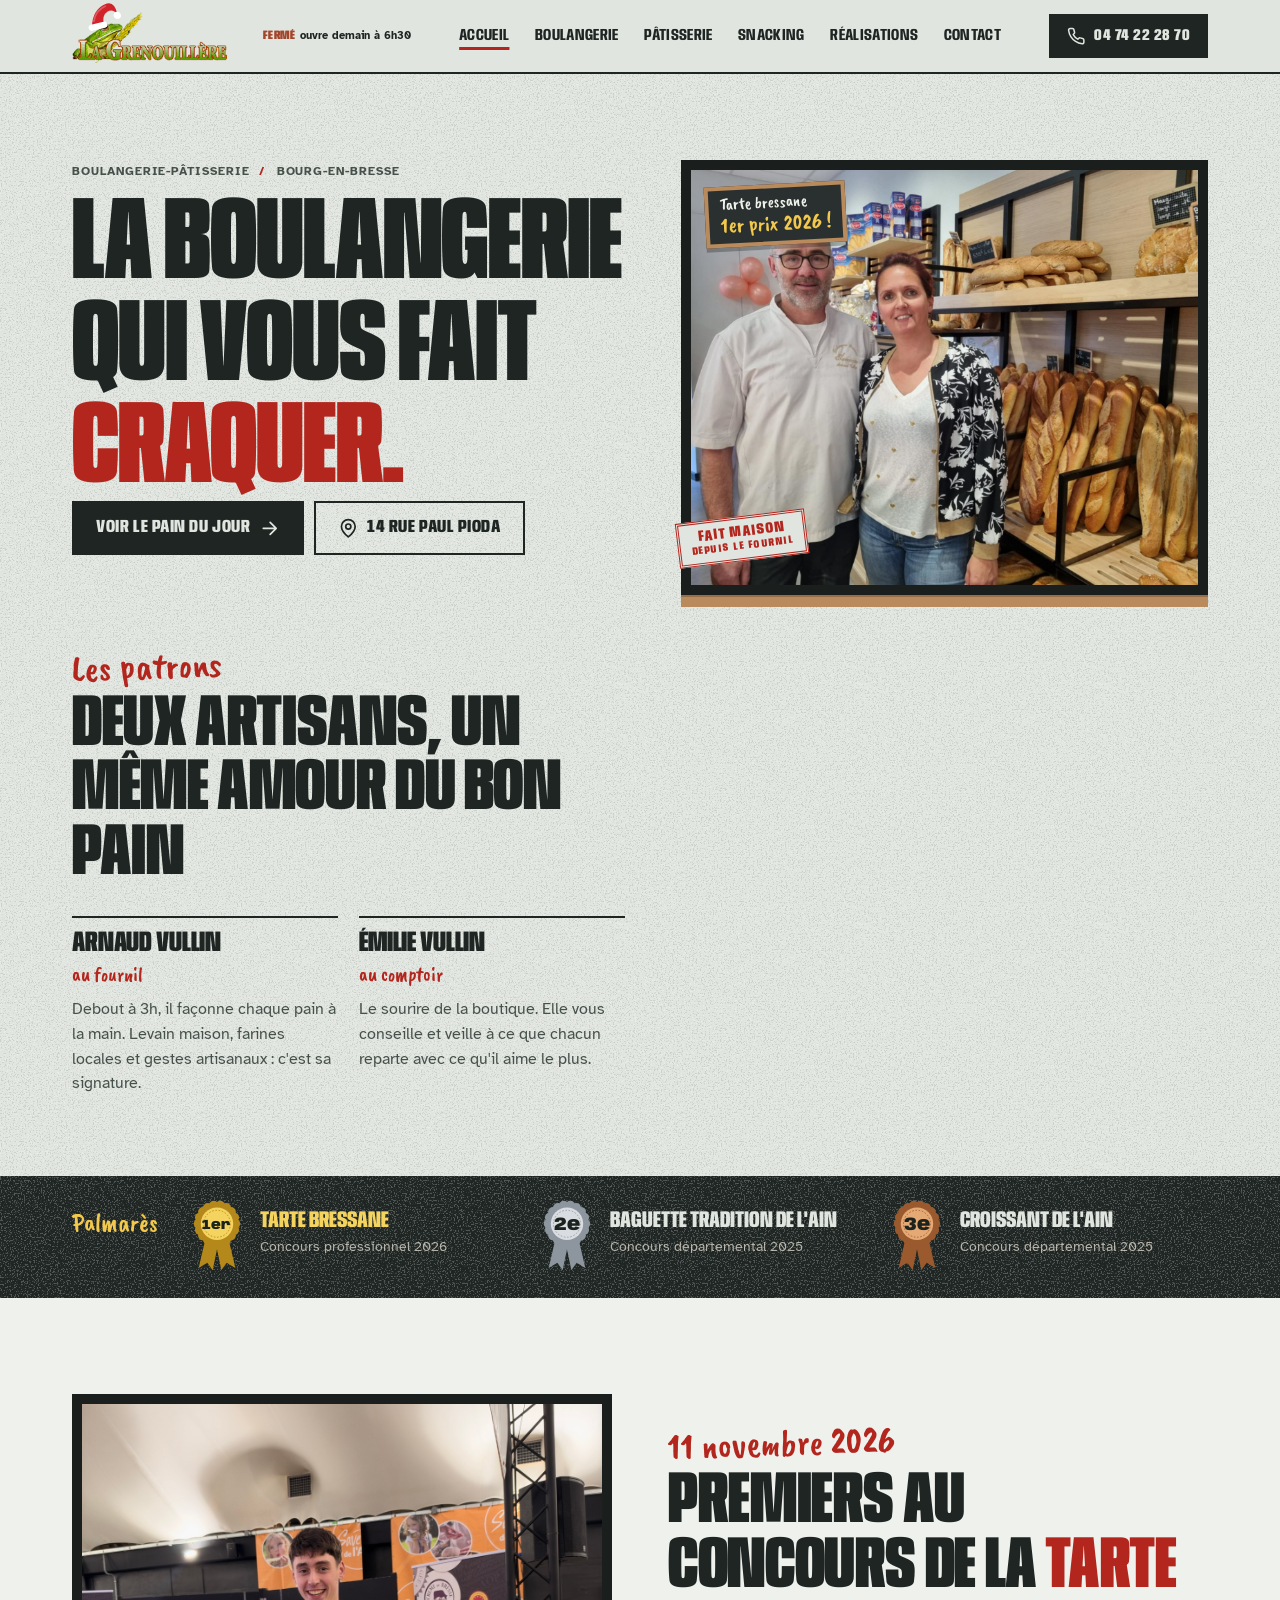
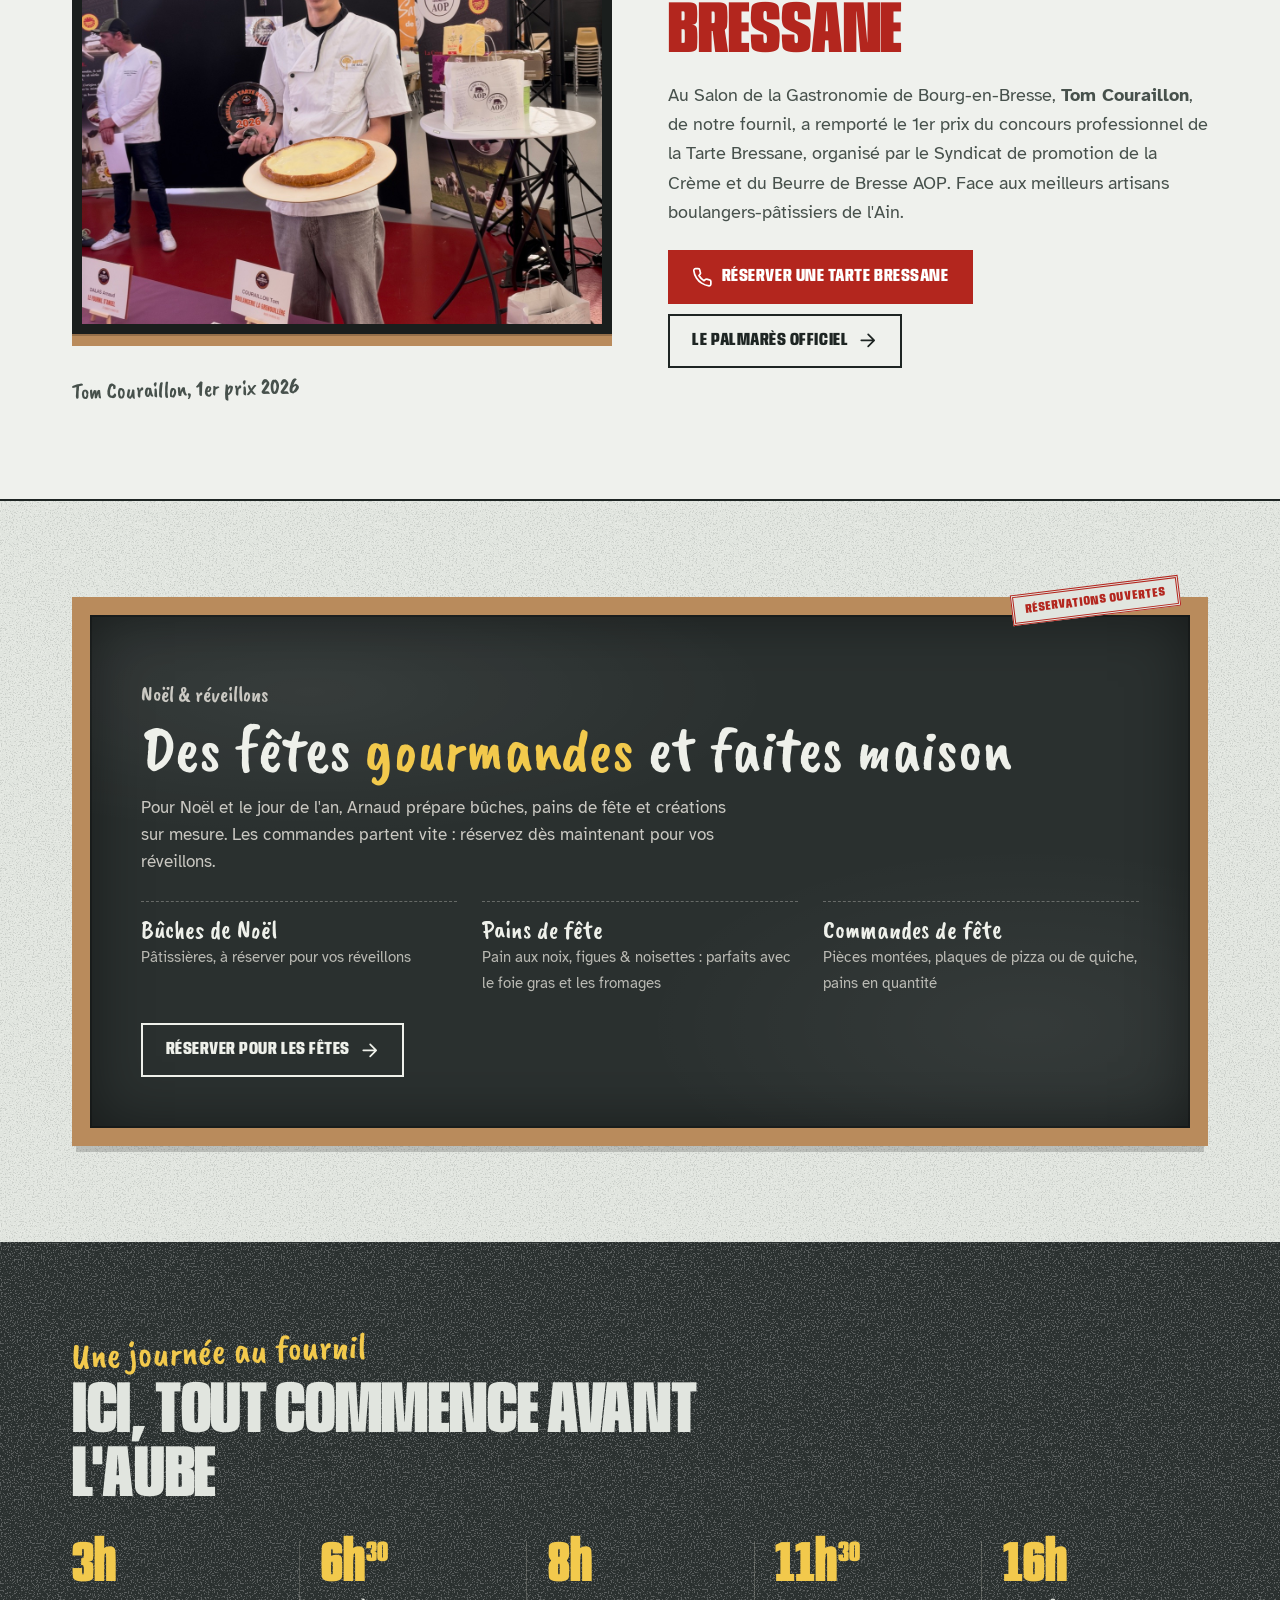
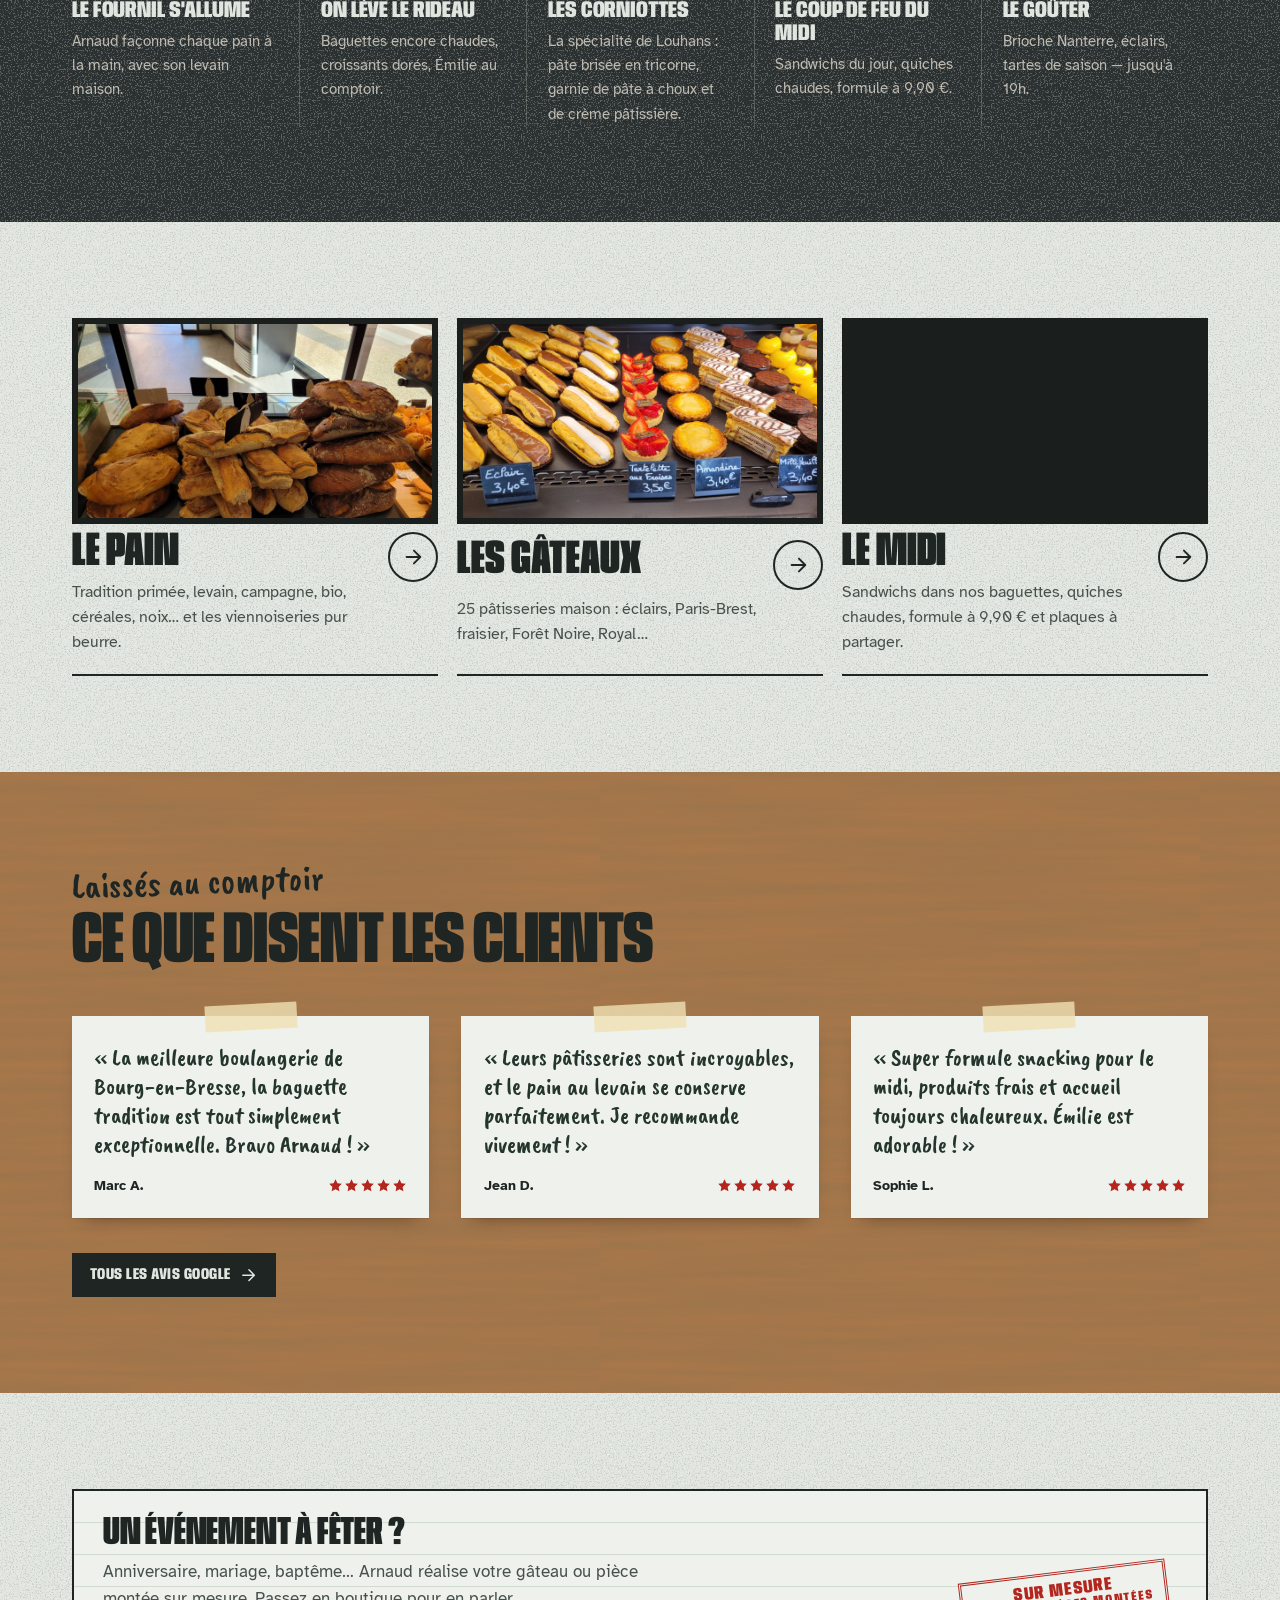
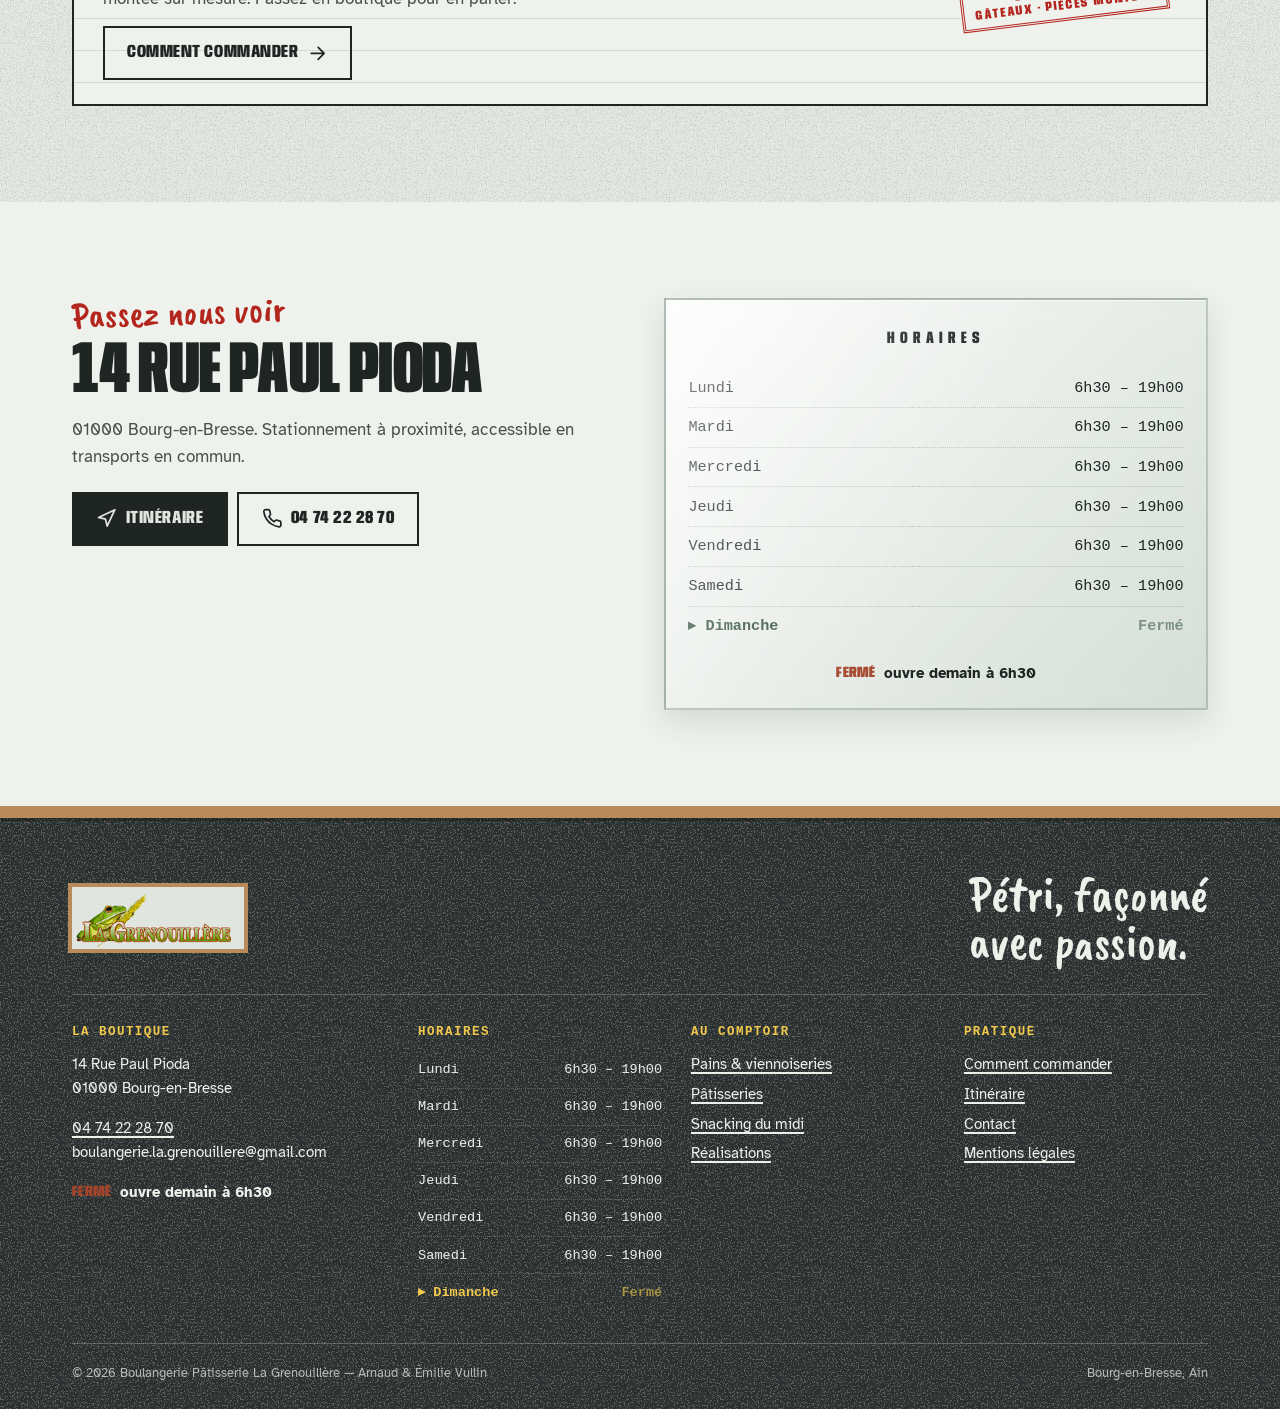
==== commit 2f570940: "ah" ====
--- a/index.html
+++ b/index.html
@@ -76,7 +76,6 @@
     <button class="burger" type="button" aria-label="Ouvrir le menu" aria-expanded="false" aria-controls="menu-mobile"><span class="burger__traits"><span></span><span></span><span></span></span>Menu</button>
   </div>
 </header>
-<div class="store" aria-hidden="true"></div>
 
 <div class="menu-mobile" id="menu-mobile" aria-hidden="true">
   <nav aria-label="Navigation mobile">
@@ -162,7 +161,7 @@
 <section class="section victoire" aria-labelledby="victoire-titre">
   <div class="conteneur victoire__grille">
     <figure class="victoire__photo revele" style="margin:0">
-      <div class="cadre"><img src="images/tarte-bressane-primee.jpg" alt="Tom Couraillon présente sa tarte bressane et son trophée du concours 2026" width="1600" height="1200" loading="lazy" decoding="async"></div>
+      <div class="cadre"><img src="images/tarte-bressane-primee.jpg" alt="Tom Couraillon présente sa tarte bressane et son trophée du concours 2026" width="1200" height="1600" loading="lazy" decoding="async"></div>
       <figcaption class="legende-main">Tom Couraillon, 1er prix 2026</figcaption>
     </figure>
     <div class="revele">
@@ -232,11 +231,9 @@
 <section class="section">
   <div class="conteneur">
     <div class="bon revele">
-      <div class="bon__entete"><strong>Commandes spéciales</strong><span>Par téléphone ou en boutique</span></div>
       <h2>Un événement à fêter ?</h2>
-      <p>Anniversaire, mariage, baptême, communion… Arnaud réalise votre gâteau ou votre pièce montée sur mesure. Appelez-nous ou passez en boutique pour en parler.</p>
+      <p>Anniversaire, mariage, baptême… Arnaud réalise votre gâteau ou pièce montée sur mesure. Passez en boutique pour en parler.</p>
       <div class="bon__actions">
-        <a class="bouton bouton--accent" href="tel:+33474222870"><svg class="icone " aria-hidden="true"><use href="#i-phone"/></svg> 04 74 22 28 70</a>
         <a class="bouton bouton--contour" href="contact.html#commander">Comment commander <svg class="icone " aria-hidden="true"><use href="#i-fleche"/></svg></a>
       </div>
       <span class="tampon" aria-hidden="true">Sur mesure<small>Gâteaux · Pièces montées</small></span>
--- a/style.css
+++ b/style.css
@@ -1,7 +1,7 @@
 /* ==========================================================================
    La Grenouillère — Boulangerie · Pâtisserie · Bourg-en-Bresse
    Direction artistique : la boutique elle-même.
-   Store rayé de la devanture, ardoises à la craie, chêne clair et acier noir,
+   Ardoises à la craie, chêne clair et acier noir,
    papier de boulanger, tampon encreur, ticket de caisse.
    Mobile d'abord. Les couleurs de saison sont en bas de fichier.
    ========================================================================== */
@@ -25,9 +25,7 @@
   --acier: #1A1E1D;
   --filet: rgba(30, 37, 35, .2);
 
-  /* Saison : store, accent, craie colorée */
-  --store-1: #5E7D6B;
-  --store-2: #E1E5DF;
+  /* Saison : accent, craie colorée */
   --accent: #9A5B2E;           /* bois cuivré */
   --accent-texte: #FFFFFF;
   --craie-accent: #E9C46A;
@@ -103,14 +101,6 @@
 .burger[aria-expanded="true"] .burger__traits span:nth-child(3) { transform: translateY(-5px) rotate(-45deg); }
 @media (min-width: 900px) { .burger { display: none; } }
 
-/* Le store rayé de la devanture */
-.store { position: relative; z-index: 40; height: 30px; pointer-events: none; }
-.store::before, .store::after { content: ""; position: absolute; left: 0; right: 0; background: repeating-linear-gradient(90deg, var(--store-1) 0 30px, var(--store-2) 30px 60px); }
-.store::before { top: 0; height: 14px; box-shadow: inset 0 3px 4px -2px rgba(0,0,0,.35); }
-.store::after { top: 14px; height: 16px;
-  -webkit-mask: radial-gradient(circle 15.5px at 15px 0, #000 98%, transparent 100%) 0 0 / 30px 16px repeat-x;
-          mask: radial-gradient(circle 15.5px at 15px 0, #000 98%, transparent 100%) 0 0 / 30px 16px repeat-x; }
-
 /* Menu mobile */
 .menu-mobile { position: fixed; inset: 0; z-index: 70; background: var(--grain), var(--vert); color: var(--papier); display: flex; flex-direction: column; padding: calc(var(--header-h) + 1.4rem) var(--gouttiere) calc(1.4rem + env(safe-area-inset-bottom, 0px)); transform: translateY(-100%); visibility: hidden; transition: transform .5s var(--ease), visibility 0s .5s; overflow-y: auto; }
 .menu-mobile.est-ouvert { transform: none; visibility: visible; transition: transform .5s var(--ease), visibility 0s; }
@@ -198,6 +188,8 @@
 .page-heros--photo > .conteneur { display: grid; gap: 1.5rem; align-items: center; }
 .page-heros__image { position: relative; aspect-ratio: 4 / 3; margin: 0; }
 .page-heros__image img { width: 100%; height: 100%; object-fit: cover; }
+.page-heros__image--pain { aspect-ratio: 16 / 10; }
+.page-heros__image--pain img { object-position: center 75%; }
 .page-heros__tampon { position: absolute; top: 14px; right: 14px; background: var(--papier); }
 @media (min-width: 900px) { .page-heros--photo > .conteneur { grid-template-columns: 1fr .95fr; gap: 3rem; } }
 
@@ -272,8 +264,9 @@
 /* ---------- Les rayons ---------- */
 .rayons { display: grid; gap: 1rem; }
 .rayon { display: grid; grid-template-columns: 1fr auto; align-items: start; gap: .5rem 1rem; padding: 0 0 1.2rem; border-bottom: 2px solid var(--encre); text-decoration: none; transition: background .2s, color .2s, padding .3s var(--ease); }
-.rayon__photo { grid-column: 1 / -1; display: block; aspect-ratio: 4 / 3; overflow: hidden; border: 6px solid var(--acier); background: var(--acier); }
+.rayon__photo { grid-column: 1 / -1; display: block; aspect-ratio: 16 / 9; overflow: hidden; border: 6px solid var(--acier); background: var(--acier); }
 .rayon__photo img { width: 100%; height: 100%; object-fit: cover; transition: transform .6s var(--ease); }
+.rayon:first-child .rayon__photo img { object-position: center 75%; }
 .rayon__nom { grid-column: 1; font-family: var(--f-enseigne); font-variation-settings: "wdth" 55; font-weight: 900; text-transform: uppercase; font-size: clamp(2.4rem, 8vw, 4rem); line-height: .85; }
 .rayon__desc { grid-column: 1; font-size: .97rem; color: var(--encre-2); max-width: 34rem; }
 .rayon__fleche { grid-row: 2 / span 2; grid-column: 2; width: 50px; height: 50px; border: 2px solid var(--encre); border-radius: 50%; display: grid; place-items: center; transition: transform .3s var(--ease), background .2s; }
@@ -313,16 +306,13 @@
 .avis-google { margin-top: 2.2rem; }
 
 /* ---------- Bon de commande (bloc d'appel) ---------- */
-.bon { position: relative; background-color: var(--blanc); border: 2px solid var(--encre); padding: 1.6rem 1.3rem 1.8rem; background-image: repeating-linear-gradient(transparent 0 31px, rgba(31,90,51,.14) 31px 32px); }
-.bon__entete { display: flex; justify-content: space-between; align-items: baseline; gap: .4rem 1rem; flex-wrap: wrap; font-family: var(--f-ticket); font-size: .78rem; letter-spacing: .06em; text-transform: uppercase; border-bottom: 2px solid var(--encre); padding-bottom: .6rem; margin-bottom: 1.2rem; background: var(--blanc); }
-.bon__entete strong { font-family: var(--f-enseigne); font-variation-settings: "wdth" 60; font-weight: 900; font-size: 1.7rem; letter-spacing: 0; }
-.bon h2 { font-size: clamp(2.2rem, 10vw, 3.6rem); font-variation-settings: "wdth" 58; }
-.bon p { margin: .9rem 0 1.4rem; max-width: 36rem; color: var(--encre-2); }
-.bon__actions { display: grid; gap: .6rem; }
-@media (min-width: 560px) { .bon__actions { display: flex; flex-wrap: wrap; } }
+.bon { position: relative; background-color: var(--blanc); border: 2px solid var(--encre); padding: 1.1rem 1rem 1.2rem; background-image: repeating-linear-gradient(transparent 0 31px, rgba(31,90,51,.14) 31px 32px); }
+.bon h2 { font-size: clamp(1.7rem, 5vw, 2.5rem); font-variation-settings: "wdth" 58; margin-bottom: .3rem; }
+.bon p { margin: .45rem 0 .8rem; max-width: 36rem; color: var(--encre-2); }
+.bon__actions { display: flex; flex-wrap: wrap; gap: .6rem; }
 .bon .tampon { position: absolute; right: 2.4rem; top: 5rem; font-size: 1.15rem; background: var(--blanc); }
 @media (max-width: 759px) { .bon .tampon { display: none; } }
-@media (min-width: 760px) { .bon { padding: 2.4rem 2.6rem 2.6rem; } }
+@media (min-width: 760px) { .bon { padding: 1.5rem 1.8rem; } }
 
 /* ---------- Infos pratiques ---------- */
 .infos { display: grid; gap: 2.4rem; }
@@ -333,15 +323,17 @@
 @media (min-width: 520px) { .adresse-bloc .boutons { display: flex; flex-wrap: wrap; } }
 
 /* Horaires façon lettrage adhésif sur la porte vitrée */
-.porte { position: relative; background: linear-gradient(135deg, #263029 0%, #1A211C 55%, #232B25 100%); color: #F4F1EA; padding: 1.6rem 1.4rem 1.4rem; border: 10px solid var(--acier); }
-.porte::before { content: ""; position: absolute; inset: 0; background: linear-gradient(115deg, transparent 30%, rgba(255,255,255,.06) 31%, rgba(255,255,255,.06) 38%, transparent 39%); pointer-events: none; }
+.porte { position: relative; background: linear-gradient(135deg, rgba(255,255,255,.72), rgba(111,150,123,.2)); color: var(--encre); padding: 1.6rem 1.4rem 1.4rem; border: 2px solid rgba(62,90,75,.32); box-shadow: inset 0 1px 0 rgba(255,255,255,.75), 0 12px 28px rgba(30,60,40,.12); -webkit-backdrop-filter: blur(12px); backdrop-filter: blur(12px); }
+.porte::before { content: ""; position: absolute; inset: 0; background: linear-gradient(115deg, rgba(255,255,255,.5), rgba(255,255,255,.12) 34%, transparent 58%); pointer-events: none; }
 .porte__titre { font-family: var(--f-enseigne); font-variation-settings: "wdth" 65; font-weight: 800; font-size: 1.05rem; letter-spacing: .3em; text-transform: uppercase; text-align: center; margin-bottom: 1rem; }
 .horaires { width: 100%; border-collapse: collapse; font-family: var(--f-ticket); font-size: .95rem; }
 .horaires td { padding: .45rem 0; border-bottom: 1px dotted rgba(127,127,127,.55); }
+.porte .horaires td { border-bottom-color: rgba(62,90,75,.28); }
 .horaires td:last-child { text-align: right; }
 .horaires tr:last-child td { border-bottom: 0; }
 .horaires .ferme { opacity: .6; }
 .horaires tr.est-aujourdhui td { font-weight: 700; color: var(--craie-accent); }
+.porte .horaires tr.est-aujourdhui td { color: var(--vert); }
 .horaires tr.est-aujourdhui td:first-child::before { content: "▸ "; }
 .porte .statut { margin-top: 1rem; justify-content: center; width: 100%; }
 
@@ -466,17 +458,17 @@
 .apercu-saisons select { font: inherit; padding: .5rem; min-height: 40px; max-width: 100%; }
 
 /* ==========================================================================
-   DÉCORS DE SAISON — le store, l'accent et la craie changent de couleur.
+   DÉCORS DE SAISON — l'accent et la craie changent de couleur.
    ========================================================================== */
-html[data-saison="galette"]      { --store-1: #C9971E; --store-2: #FBF3DA; --accent: #A8371F; --craie-accent: #F5D06B; }
-html[data-saison="valentin"]     { --store-1: #C8324B; --store-2: #FBEDEF; --accent: #C8324B; --craie-accent: #FFB3C1; }
-html[data-saison="paques"]       { --store-1: #8CC2E8; --store-2: #FFF6D8; --accent: #4F8A2B; --craie-accent: #C9E7A1; }
-html[data-saison="fete-meres"]   { --store-1: #D9799E; --store-2: #FFF1F5; --accent: #B83F6E; --craie-accent: #F9B6CE; }
-html[data-saison="fete-peres"]   { --store-1: #2F5D8A; --store-2: #EEF3F8; --accent: #2F5D8A; --craie-accent: #A9CBEA; }
-html[data-saison="octobre-rose"] { --store-1: #E5609A; --store-2: #FFF0F6; --accent: #D23C7D; --craie-accent: #F9A8CB; }
-html[data-saison="halloween"]    { --store-1: #1B1B1B; --store-2: #E9792C; --accent: #D9661F; --craie-accent: #F6A35C; }
-html[data-saison="movember"]     { --store-1: #23384F; --store-2: #E1E5DF; --accent: #2F5F8C; --craie-accent: #9EC5E8; }
-html[data-saison="noel"]         { --store-1: #B3261E; --store-2: #FBF6EE; --accent: #B3261E; --craie-accent: #F2C94C; }
+html[data-saison="galette"]      { --accent: #A8371F; --craie-accent: #F5D06B; }
+html[data-saison="valentin"]     { --accent: #C8324B; --craie-accent: #FFB3C1; }
+html[data-saison="paques"]       { --accent: #4F8A2B; --craie-accent: #C9E7A1; }
+html[data-saison="fete-meres"]   { --accent: #B83F6E; --craie-accent: #F9B6CE; }
+html[data-saison="fete-peres"]   { --accent: #2F5D8A; --craie-accent: #A9CBEA; }
+html[data-saison="octobre-rose"] { --accent: #D23C7D; --craie-accent: #F9A8CB; }
+html[data-saison="halloween"]    { --accent: #D9661F; --craie-accent: #F6A35C; }
+html[data-saison="movember"]     { --accent: #2F5F8C; --craie-accent: #9EC5E8; }
+html[data-saison="noel"]         { --accent: #B3261E; --craie-accent: #F2C94C; }
 
 /* Printemps, été, automne, hiver : on garde la palette ardoise / vert-gris / bois
    (seuls les événements changent les couleurs). */
@@ -486,7 +478,7 @@
 .palmares__item--or strong { color: #F4D35E; }
 .victoire { background: var(--blanc); border-bottom: 2px solid var(--encre); }
 .victoire__grille { display: grid; gap: 1.2rem; align-items: center; }
-.victoire__photo .cadre { aspect-ratio: 4 / 3; }
+.victoire__photo .cadre { aspect-ratio: 1; }
 @media (min-width: 900px) { .victoire__grille { grid-template-columns: minmax(0, 1fr) minmax(0, 1fr); gap: 3.5rem; } }
 .etiquette--primee { border: 3px solid #B4881A; background: #FFF8DF; }
 
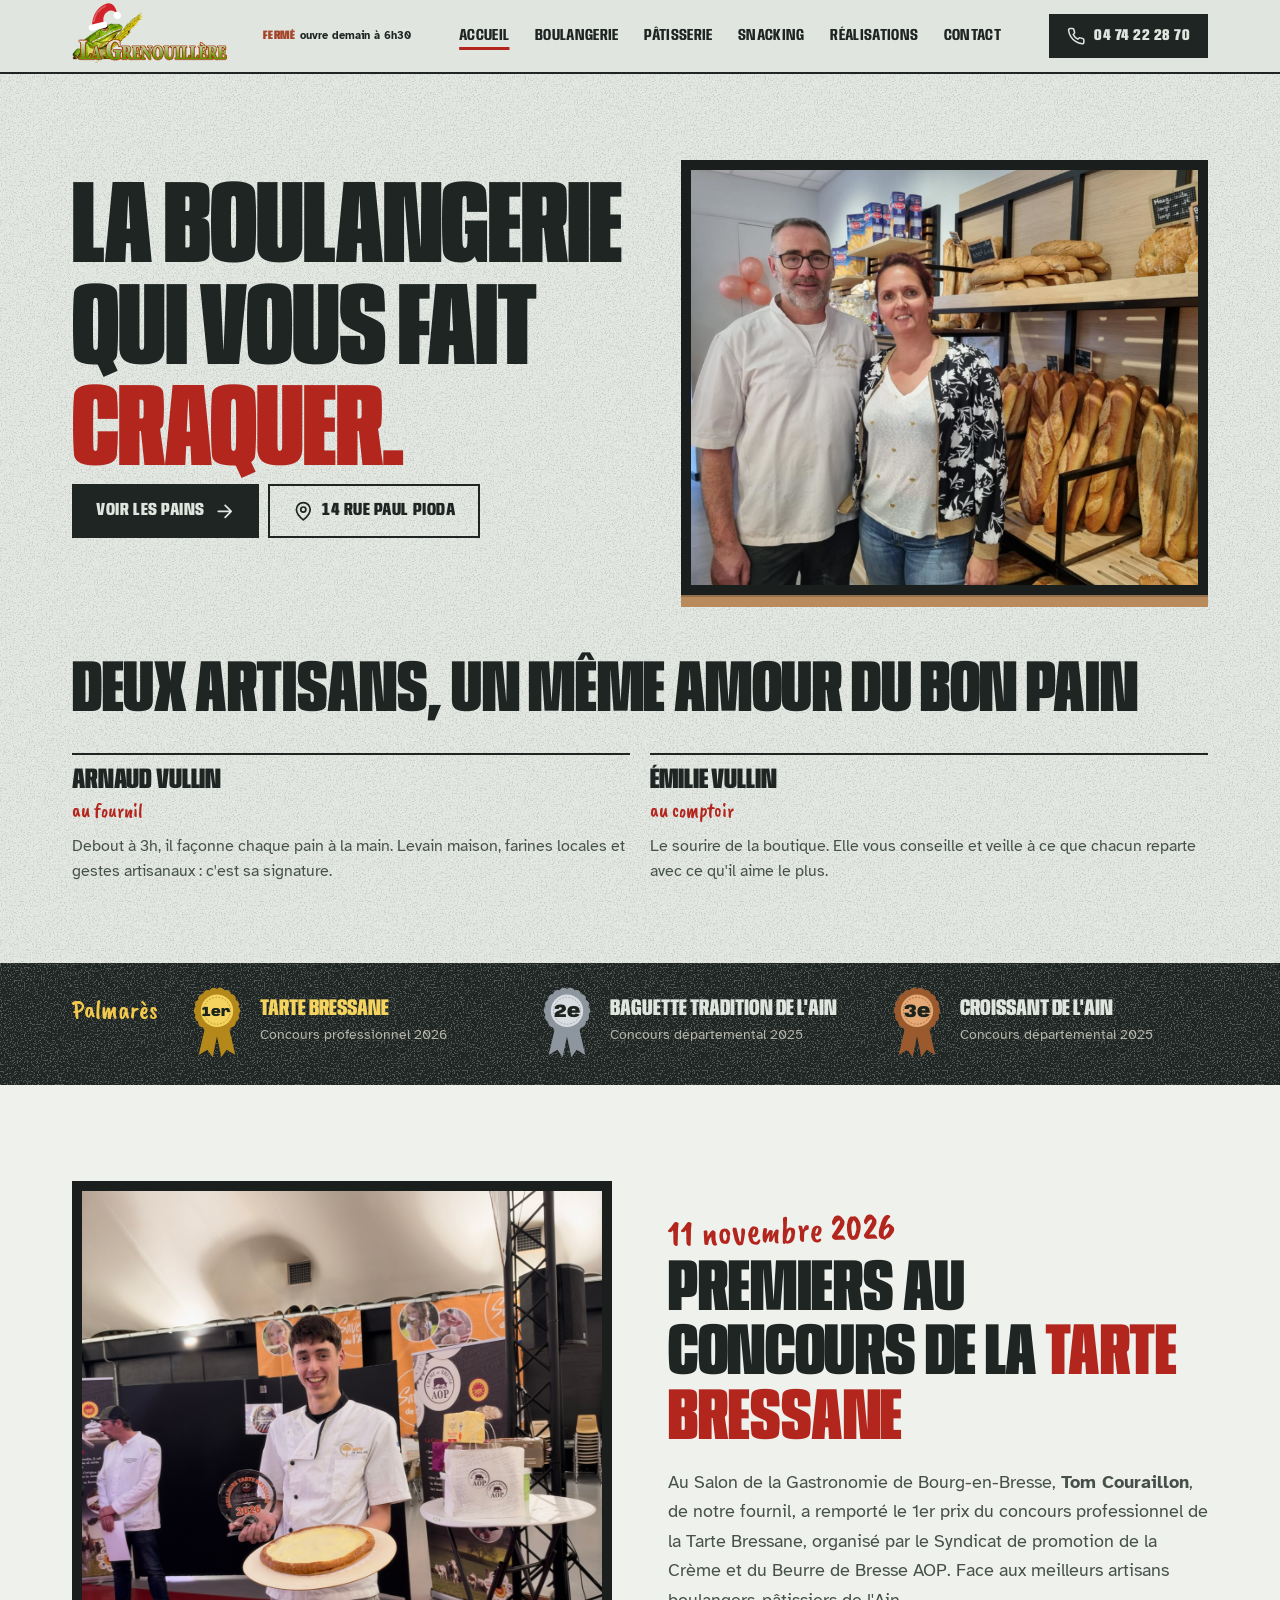
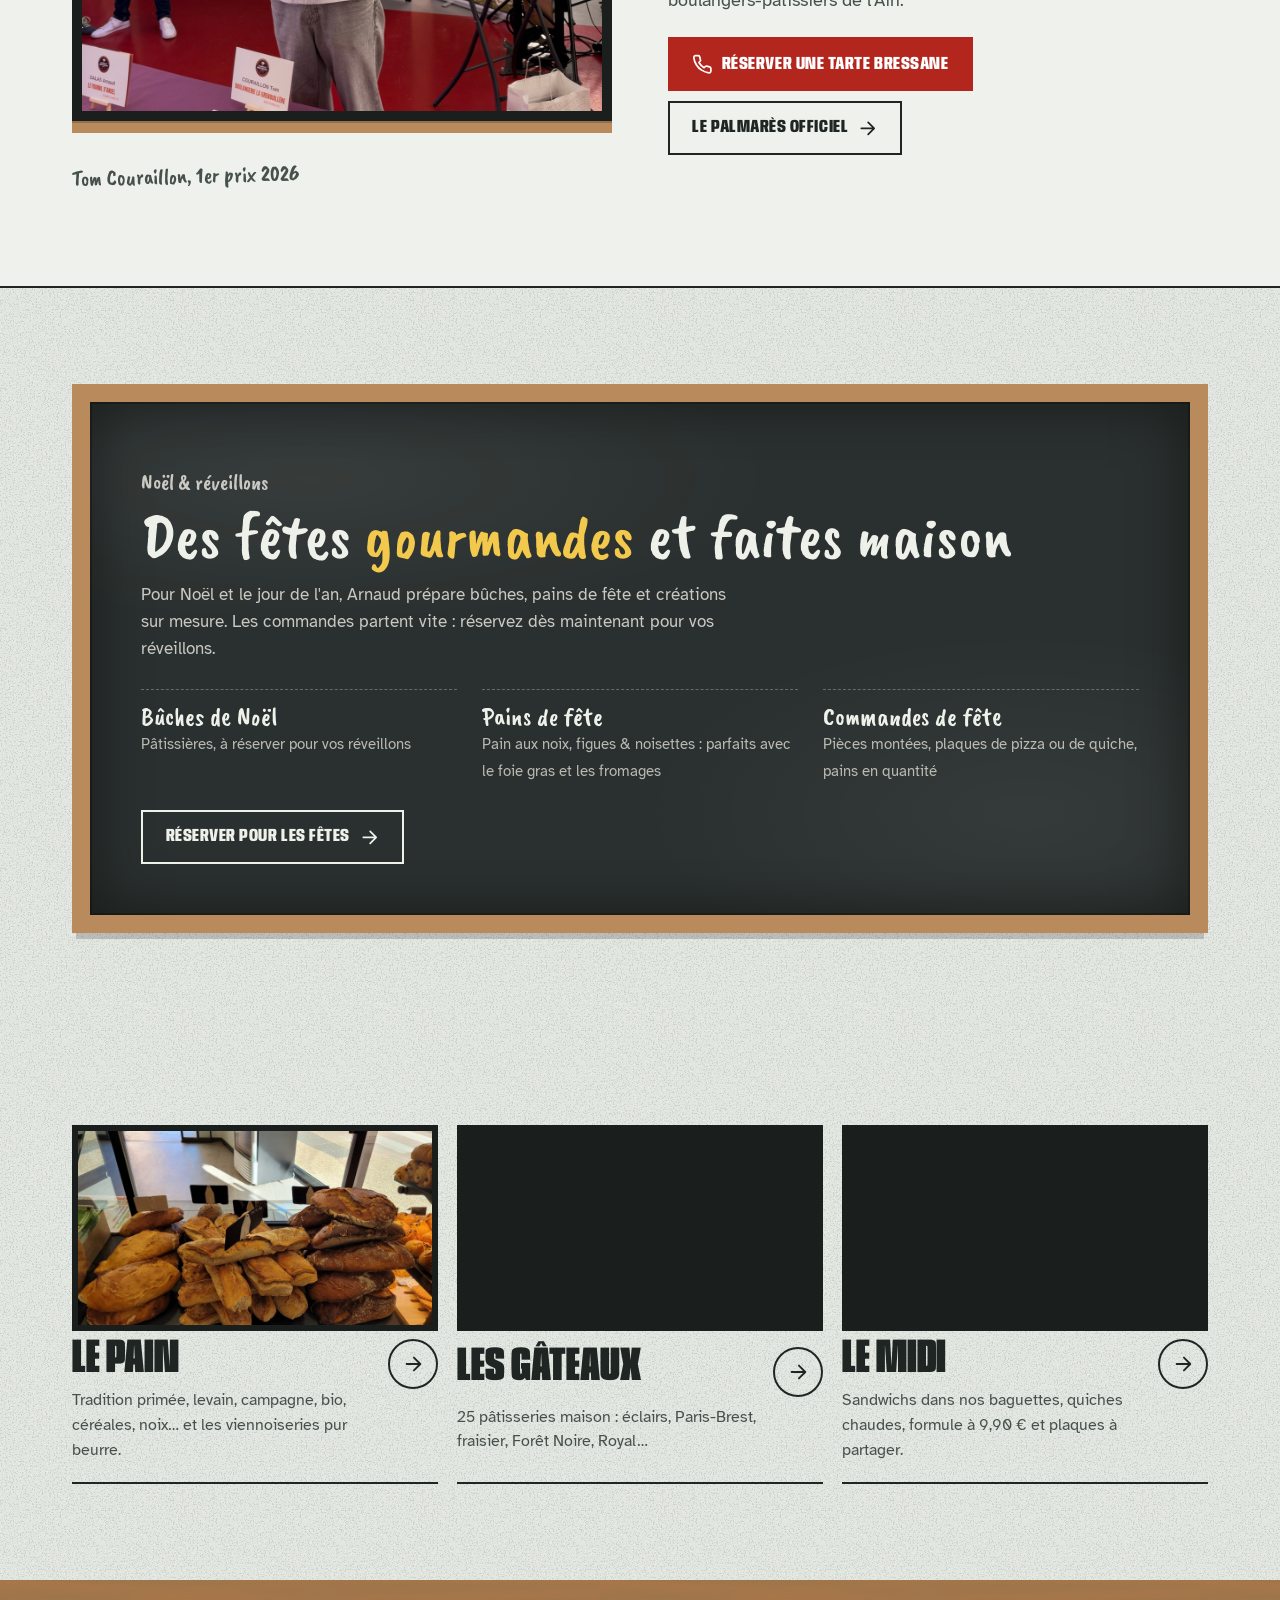
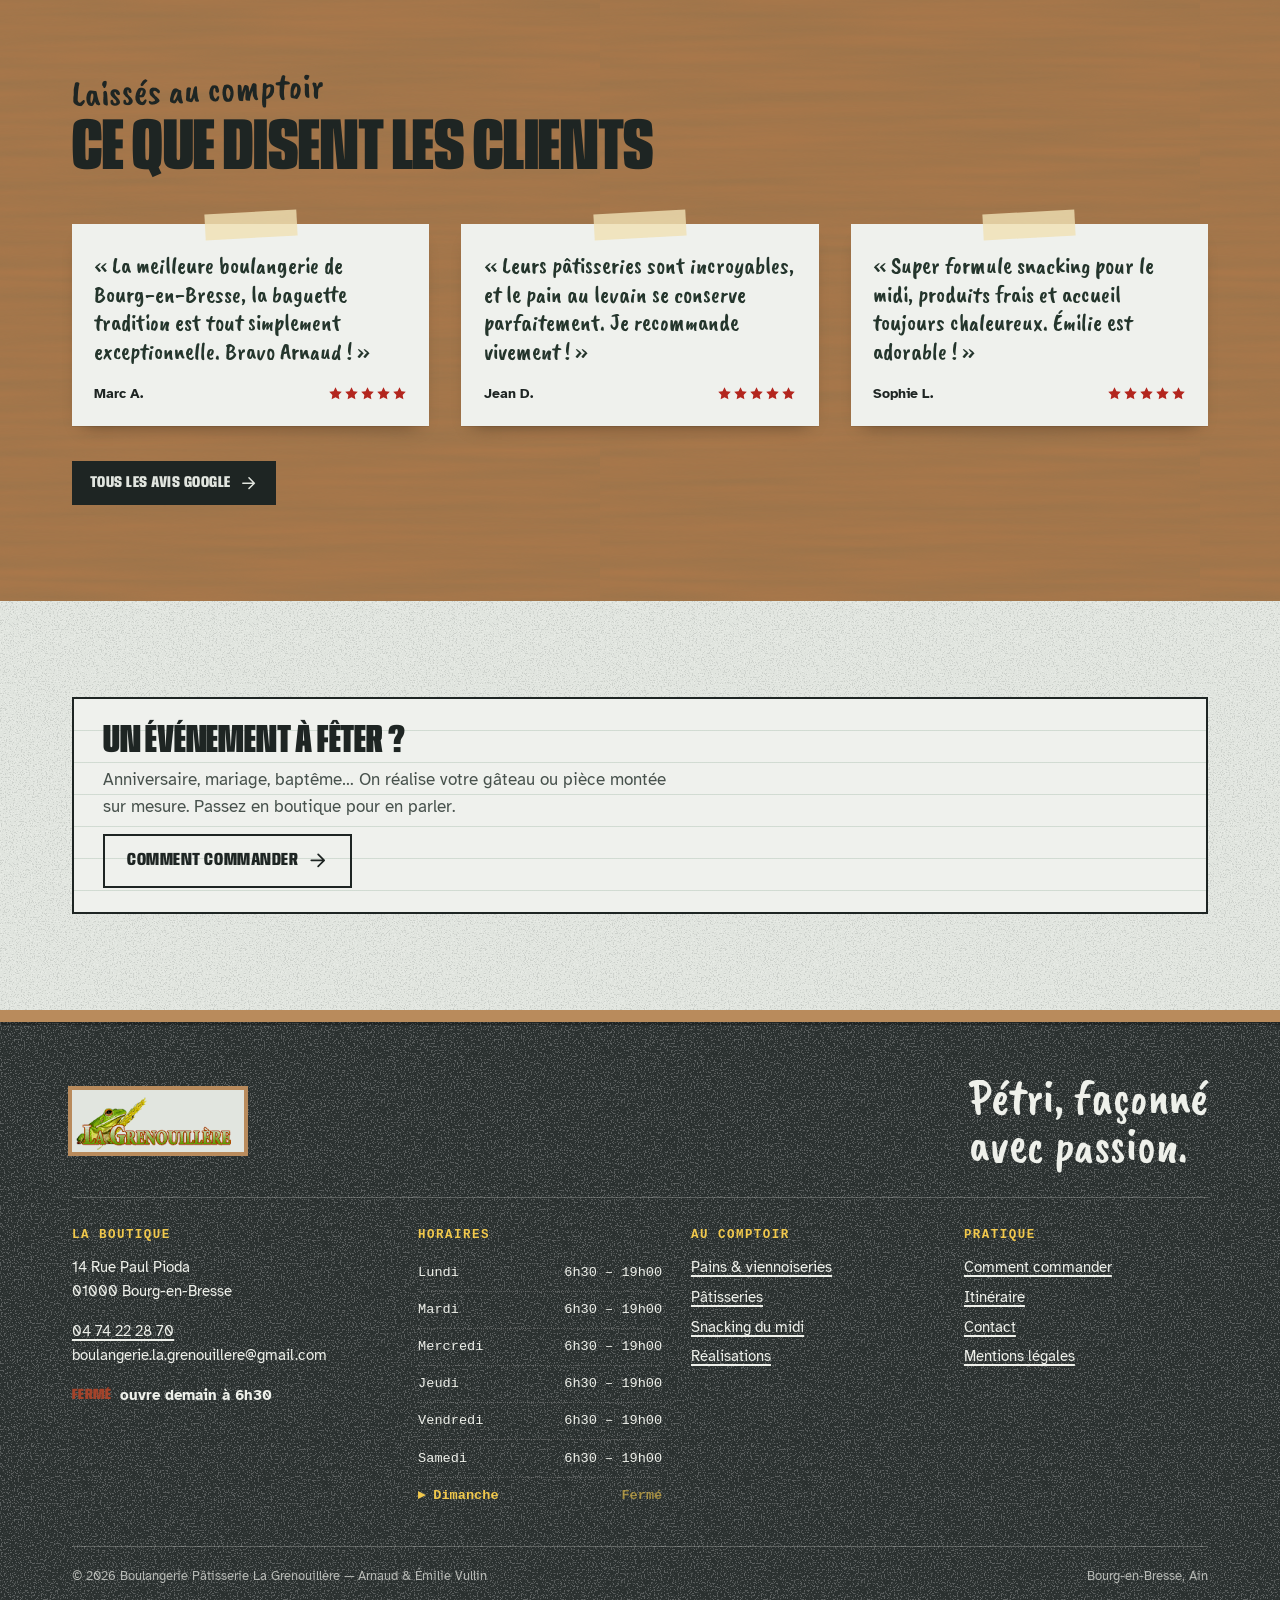
==== commit 90aa53c5: "maj" ====
--- a/index.html
+++ b/index.html
@@ -1,10 +1,12 @@
 <!DOCTYPE html>
 <html lang="fr" class="sans-js">
+
 <head>
   <meta charset="UTF-8">
   <meta name="viewport" content="width=device-width, initial-scale=1, viewport-fit=cover">
   <title>Boulangerie Pâtisserie La Grenouillère — Artisan boulanger à Bourg-en-Bresse</title>
-  <meta name="description" content="Boulangerie pâtisserie artisanale à Bourg-en-Bresse, tenue par Arnaud et Émilie Vullin. 1er prix du concours de la Tarte Bressane 2026, 2ème Baguette Tradition et 3ème Croissant de l'Ain 2025.">
+  <meta name="description"
+    content="Boulangerie pâtisserie artisanale à Bourg-en-Bresse, tenue par Arnaud et Émilie Vullin. 1er prix du concours de la Tarte Bressane 2026, 2ème Baguette Tradition et 3ème Croissant de l'Ain 2025.">
   <meta name="robots" content="index, follow">
   <link rel="canonical" href="https://boulangerie-bourgenbresse.fr/">
   <meta name="theme-color" content="#F2ECE0">
@@ -12,7 +14,8 @@
   <link rel="icon" href="images/logo-grenouille.png" type="image/png">
   <link rel="apple-touch-icon" href="images/logo-grenouille.png">
   <meta property="og:title" content="Boulangerie Pâtisserie La Grenouillère — Artisan boulanger à Bourg-en-Bresse">
-  <meta property="og:description" content="Boulangerie pâtisserie artisanale à Bourg-en-Bresse, tenue par Arnaud et Émilie Vullin. 1er prix du concours de la Tarte Bressane 2026, 2ème Baguette Tradition et 3ème Croissant de l'Ain 2025.">
+  <meta property="og:description"
+    content="Boulangerie pâtisserie artisanale à Bourg-en-Bresse, tenue par Arnaud et Émilie Vullin. 1er prix du concours de la Tarte Bressane 2026, 2ème Baguette Tradition et 3ème Croissant de l'Ain 2025.">
   <meta property="og:type" content="website">
   <meta property="og:url" content="https://boulangerie-bourgenbresse.fr/">
   <meta property="og:image" content="https://boulangerie-bourgenbresse.fr/images/patron.png">
@@ -20,7 +23,8 @@
   <meta name="twitter:card" content="summary_large_image">
   <link rel="preconnect" href="https://fonts.googleapis.com">
   <link rel="preconnect" href="https://fonts.gstatic.com" crossorigin>
-  <link rel="stylesheet" href="https://fonts.googleapis.com/css2?family=Anybody:wdth,wght@50..150,700..900&family=Atkinson+Hyperlegible:ital,wght@0,400;0,700;1,400&family=Caveat+Brush&display=swap">
+  <link rel="stylesheet"
+    href="https://fonts.googleapis.com/css2?family=Anybody:wdth,wght@50..150,700..900&family=Atkinson+Hyperlegible:ital,wght@0,400;0,700;1,400&family=Caveat+Brush&display=swap">
   <link rel="preload" as="image" href="images/patron.png" fetchpriority="high">
   <link rel="stylesheet" href="style.css">
   <script src="js/saisons.js"></script>
@@ -44,293 +48,501 @@
 }
 </script>
 </head>
+
 <body>
-<svg width="0" height="0" style="position:absolute" aria-hidden="true">
-<symbol id="i-phone" viewBox="0 0 24 24"><path d="M22 16.9v3a2 2 0 0 1-2.2 2 19.8 19.8 0 0 1-8.6-3.1 19.5 19.5 0 0 1-6-6A19.8 19.8 0 0 1 2.1 4.2 2 2 0 0 1 4.1 2h3a2 2 0 0 1 2 1.7c.1 1 .4 1.9.7 2.8a2 2 0 0 1-.5 2.1L8.1 9.9a16 16 0 0 0 6 6l1.3-1.3a2 2 0 0 1 2.1-.4c.9.3 1.8.6 2.8.7a2 2 0 0 1 1.7 2z"/></symbol>
-<symbol id="i-pin" viewBox="0 0 24 24"><path d="M20 10c0 6-8 12-8 12s-8-6-8-12a8 8 0 0 1 16 0z"/><circle cx="12" cy="10" r="3"/></symbol>
-<symbol id="i-nav" viewBox="0 0 24 24"><path d="M3 11 22 2l-9 19-2-8-8-2z"/></symbol>
-<symbol id="i-mail" viewBox="0 0 24 24"><rect x="2" y="4" width="20" height="16" rx="2"/><path d="m22 7-10 6L2 7"/></symbol>
-<symbol id="i-fleche" viewBox="0 0 24 24"><path d="M5 12h14M13 5l7 7-7 7"/></symbol>
-<symbol id="i-etoile" viewBox="0 0 24 24"><path d="m12 2 3.1 6.3 6.9 1-5 4.9 1.2 6.8-6.2-3.2-6.2 3.2L7 14.2 2 9.3l6.9-1z"/></symbol>
-<symbol id="i-insta" viewBox="0 0 24 24"><rect x="2" y="2" width="20" height="20" rx="5"/><circle cx="12" cy="12" r="4"/><path d="M17.5 6.5h.01"/></symbol>
-<symbol id="i-fb" viewBox="0 0 24 24"><path d="M18 2h-3a5 5 0 0 0-5 5v3H7v4h3v8h4v-8h3l1-4h-4V7a1 1 0 0 1 1-1h3z"/></symbol>
-<symbol id="i-info" viewBox="0 0 24 24"><circle cx="12" cy="12" r="10"/><path d="M12 16v-4M12 8h.01"/></symbol>
-<symbol id="i-camera" viewBox="0 0 24 24"><path d="M14.5 4h-5L7 7H4a2 2 0 0 0-2 2v9a2 2 0 0 0 2 2h16a2 2 0 0 0 2-2V9a2 2 0 0 0-2-2h-3z"/><circle cx="12" cy="13" r="3.5"/></symbol>
-<symbol id="i-croix" viewBox="0 0 24 24"><path d="M18 6 6 18M6 6l12 12"/></symbol>
-<symbol id="i-crayon" viewBox="0 0 24 24"><path d="M17 3a2.8 2.8 0 1 1 4 4L7.5 20.5 2 22l1.5-5.5z"/></symbol>
-</svg>
-<a class="lien-evitement" href="#contenu">Aller au contenu</a>
-
-<header class="entete">
-  <div class="conteneur entete__inner">
-    <a class="logo" href="index.html" aria-label="La Grenouillère, retour à l'accueil">
-      <span class="logo__image"><img src="images/logo-grenouille.png" alt="" width="225" height="225"></span>
-      <span class="logo__texte">Boulangerie · Pâtisserie</span>
-    </a>
-    <div class="statut entete__statut" data-statut role="status">
-      <span class="statut__mot">Lun – Sam</span>
-      <span class="statut__texte">6h30 – 19h00</span>
+  <svg width="0" height="0" style="position:absolute" aria-hidden="true">
+    <symbol id="i-phone" viewBox="0 0 24 24">
+      <path
+        d="M22 16.9v3a2 2 0 0 1-2.2 2 19.8 19.8 0 0 1-8.6-3.1 19.5 19.5 0 0 1-6-6A19.8 19.8 0 0 1 2.1 4.2 2 2 0 0 1 4.1 2h3a2 2 0 0 1 2 1.7c.1 1 .4 1.9.7 2.8a2 2 0 0 1-.5 2.1L8.1 9.9a16 16 0 0 0 6 6l1.3-1.3a2 2 0 0 1 2.1-.4c.9.3 1.8.6 2.8.7a2 2 0 0 1 1.7 2z" />
+    </symbol>
+    <symbol id="i-pin" viewBox="0 0 24 24">
+      <path d="M20 10c0 6-8 12-8 12s-8-6-8-12a8 8 0 0 1 16 0z" />
+      <circle cx="12" cy="10" r="3" />
+    </symbol>
+    <symbol id="i-nav" viewBox="0 0 24 24">
+      <path d="M3 11 22 2l-9 19-2-8-8-2z" />
+    </symbol>
+    <symbol id="i-mail" viewBox="0 0 24 24">
+      <rect x="2" y="4" width="20" height="16" rx="2" />
+      <path d="m22 7-10 6L2 7" />
+    </symbol>
+    <symbol id="i-fleche" viewBox="0 0 24 24">
+      <path d="M5 12h14M13 5l7 7-7 7" />
+    </symbol>
+    <symbol id="i-etoile" viewBox="0 0 24 24">
+      <path d="m12 2 3.1 6.3 6.9 1-5 4.9 1.2 6.8-6.2-3.2-6.2 3.2L7 14.2 2 9.3l6.9-1z" />
+    </symbol>
+    <symbol id="i-insta" viewBox="0 0 24 24">
+      <rect x="2" y="2" width="20" height="20" rx="5" />
+      <circle cx="12" cy="12" r="4" />
+      <path d="M17.5 6.5h.01" />
+    </symbol>
+    <symbol id="i-fb" viewBox="0 0 24 24">
+      <path d="M18 2h-3a5 5 0 0 0-5 5v3H7v4h3v8h4v-8h3l1-4h-4V7a1 1 0 0 1 1-1h3z" />
+    </symbol>
+    <symbol id="i-info" viewBox="0 0 24 24">
+      <circle cx="12" cy="12" r="10" />
+      <path d="M12 16v-4M12 8h.01" />
+    </symbol>
+    <symbol id="i-camera" viewBox="0 0 24 24">
+      <path d="M14.5 4h-5L7 7H4a2 2 0 0 0-2 2v9a2 2 0 0 0 2 2h16a2 2 0 0 0 2-2V9a2 2 0 0 0-2-2h-3z" />
+      <circle cx="12" cy="13" r="3.5" />
+    </symbol>
+    <symbol id="i-croix" viewBox="0 0 24 24">
+      <path d="M18 6 6 18M6 6l12 12" />
+    </symbol>
+    <symbol id="i-crayon" viewBox="0 0 24 24">
+      <path d="M17 3a2.8 2.8 0 1 1 4 4L7.5 20.5 2 22l1.5-5.5z" />
+    </symbol>
+  </svg>
+  <a class="lien-evitement" href="#contenu">Aller au contenu</a>
+
+  <header class="entete">
+    <div class="conteneur entete__inner">
+      <a class="logo" href="index.html" aria-label="La Grenouillère, retour à l'accueil">
+        <span class="logo__image"><img src="images/logo-grenouille.png" alt="" width="225" height="225"></span>
+        <span class="logo__texte">Boulangerie · Pâtisserie</span>
+      </a>
+      <div class="statut entete__statut" data-statut role="status">
+        <span class="statut__mot">Lun – Sam</span>
+        <span class="statut__texte">6h30 – 19h00</span>
+      </div>
+      <nav class="nav" aria-label="Navigation principale">
+        <ul>
+          <li><a href="index.html" aria-current="page">Accueil</a></li>
+          <li><a href="boulangerie.html">Boulangerie</a></li>
+          <li><a href="patisserie.html">Pâtisserie</a></li>
+          <li><a href="snacking.html">Snacking</a></li>
+          <li><a href="realisations.html">Réalisations</a></li>
+          <li><a href="contact.html">Contact</a></li>
+        </ul>
+      </nav>
+      <a class="bouton bouton--plein bouton--petit entete__cta" href="tel:+33474222870"><svg class="icone "
+          aria-hidden="true">
+          <use href="#i-phone" />
+        </svg> 04 74 22 28 70</a>
+      <button class="burger" type="button" aria-label="Ouvrir le menu" aria-expanded="false"
+        aria-controls="menu-mobile"><span
+          class="burger__traits"><span></span><span></span><span></span></span>Menu</button>
     </div>
-    <nav class="nav" aria-label="Navigation principale"><ul><li><a href="index.html" aria-current="page">Accueil</a></li><li><a href="boulangerie.html">Boulangerie</a></li><li><a href="patisserie.html">Pâtisserie</a></li><li><a href="snacking.html">Snacking</a></li><li><a href="realisations.html">Réalisations</a></li><li><a href="contact.html">Contact</a></li></ul></nav>
-    <a class="bouton bouton--plein bouton--petit entete__cta" href="tel:+33474222870"><svg class="icone " aria-hidden="true"><use href="#i-phone"/></svg> 04 74 22 28 70</a>
-    <button class="burger" type="button" aria-label="Ouvrir le menu" aria-expanded="false" aria-controls="menu-mobile"><span class="burger__traits"><span></span><span></span><span></span></span>Menu</button>
-  </div>
-</header>
-
-<div class="menu-mobile" id="menu-mobile" aria-hidden="true">
-  <nav aria-label="Navigation mobile">
-    <ul>
-      <li><a class="menu-mobile__lien" href="index.html" aria-current="page">Accueil</a></li>
-      <li><a class="menu-mobile__lien" href="boulangerie.html">Boulangerie</a></li>
-      <li><a class="menu-mobile__lien" href="patisserie.html">Pâtisserie</a></li>
-      <li><a class="menu-mobile__lien" href="snacking.html">Snacking</a></li>
-      <li><a class="menu-mobile__lien" href="realisations.html">Réalisations</a></li>
-      <li><a class="menu-mobile__lien" href="contact.html">Contact</a></li>
-    </ul>
-  </nav>
-  <div class="menu-mobile__bas">
-    <span class="statut" data-statut><span class="statut__mot">Lun – Sam</span><span class="statut__texte">6h30 – 19h00</span></span>
-    <span>14 Rue Paul Pioda, 01000 Bourg-en-Bresse</span>
-    <a class="bouton bouton--accent" href="tel:+33474222870"><svg class="icone " aria-hidden="true"><use href="#i-phone"/></svg> Appeler la boulangerie</a>
-  </div>
-</div>
-
-<main id="contenu">
-
-<section class="heros" aria-label="Bienvenue">
-  <div class="conteneur">
-    <div class="heros__grille">
-      <div>
-        <p class="heros__adresse"><span>Boulangerie-pâtisserie</span><span>Bourg-en-Bresse</span></p>
-        <h1>La boulangerie qui vous fait <span class="rouge">craquer.</span></h1>
-        <div class="heros__actions">
-          <a class="bouton bouton--plein" href="boulangerie.html">Voir le pain du jour <svg class="icone " aria-hidden="true"><use href="#i-fleche"/></svg></a>
-          <a class="bouton bouton--contour" href="https://www.google.com/maps/dir/?api=1&destination=14+Rue+Paul+Pioda+01000+Bourg-en-Bresse" target="_blank" rel="noopener"><svg class="icone " aria-hidden="true"><use href="#i-pin"/></svg> 14 rue Paul Pioda</a>
-        </div>
-      </div>
-      <div class="heros__photo">
-        <div class="cadre">
-          <img src="images/patron.png" alt="Arnaud et Émilie Vullin dans leur boutique, devant les étagères de baguettes" width="1600" height="1200" fetchpriority="high" decoding="async">
-          <span class="ardoisette" aria-hidden="true">Tarte bressane<b>1er prix 2026 !</b></span>
-        </div>
-        <span class="tampon" aria-hidden="true">Fait maison<small>depuis le fournil</small></span>
-      </div>
-      <div class="revele">
-      <h2 class="titre" id="equipe-titre"><span class="craie">Les patrons</span>Deux artisans, un même amour du bon pain</h2>
-      <div class="duo">
-        <div class="personne">
-          <h3>Arnaud Vullin</h3>
-          <span class="personne__role">au fournil</span>
-          <p>Debout à 3h, il façonne chaque pain à la main. Levain maison, farines locales et gestes artisanaux : c'est sa signature.</p>
-        </div>
-        <div class="personne">
-          <h3>Émilie Vullin</h3>
-          <span class="personne__role">au comptoir</span>
-          <p>Le sourire de la boutique. Elle vous conseille et veille à ce que chacun reparte avec ce qu'il aime le plus.</p>
-        </div>
-      </div>
-    </div>
+  </header>
+
+  <div class="menu-mobile" id="menu-mobile" aria-hidden="true">
+    <nav aria-label="Navigation mobile">
+      <ul>
+        <li><a class="menu-mobile__lien" href="index.html" aria-current="page">Accueil</a></li>
+        <li><a class="menu-mobile__lien" href="boulangerie.html">Boulangerie</a></li>
+        <li><a class="menu-mobile__lien" href="patisserie.html">Pâtisserie</a></li>
+        <li><a class="menu-mobile__lien" href="snacking.html">Snacking</a></li>
+        <li><a class="menu-mobile__lien" href="realisations.html">Réalisations</a></li>
+        <li><a class="menu-mobile__lien" href="contact.html">Contact</a></li>
+      </ul>
+    </nav>
+    <div class="menu-mobile__bas">
+      <span class="statut" data-statut><span class="statut__mot">Lun – Sam</span><span class="statut__texte">6h30 –
+          19h00</span></span>
+      <span>14 Rue Paul Pioda, 01000 Bourg-en-Bresse</span>
+      <a class="bouton bouton--accent" href="tel:+33474222870"><svg class="icone " aria-hidden="true">
+          <use href="#i-phone" />
+        </svg> Appeler la boulangerie</a>
+      <a class="menu-mobile__instagram" href="https://www.instagram.com/boulangerie_la_grenouillere/" target="_blank" rel="noopener noreferrer" aria-label="Suivez-nous sur Instagram">
+        <svg class="icone" aria-hidden="true"><use href="#i-insta" /></svg> Instagram
+      </a>
     </div>
   </div>
-</section>
-
-<section class="palmares" aria-label="Nos récompenses">
-  <div class="conteneur palmares__inner">
-    <p class="palmares__titre">Palmarès</p>
-    <div class="palmares__item palmares__item--or"><svg class="rosette" viewBox="0 0 100 130" aria-hidden="true">
-    <path d="M30 66 16 126l16-10 10 14 12-58z" fill="#B4881A"/><path d="M70 66l14 60-16-10-10 14-12-58z" fill="#B4881A"/>
-    <g fill="#B4881A"><circle cx="84.0" cy="44.0" r="9"/><circle cx="81.9" cy="55.6" r="9"/><circle cx="76.0" cy="65.9" r="9"/><circle cx="67.0" cy="73.4" r="9"/><circle cx="55.9" cy="77.5" r="9"/><circle cx="44.1" cy="77.5" r="9"/><circle cx="33.0" cy="73.4" r="9"/><circle cx="24.0" cy="65.9" r="9"/><circle cx="18.1" cy="55.6" r="9"/><circle cx="16.0" cy="44.0" r="9"/><circle cx="18.1" cy="32.4" r="9"/><circle cx="24.0" cy="22.1" r="9"/><circle cx="33.0" cy="14.6" r="9"/><circle cx="44.1" cy="10.5" r="9"/><circle cx="55.9" cy="10.5" r="9"/><circle cx="67.0" cy="14.6" r="9"/><circle cx="76.0" cy="22.1" r="9"/><circle cx="81.9" cy="32.4" r="9"/></g><circle cx="50" cy="44" r="36" fill="#B4881A"/><circle cx="50" cy="44" r="30" fill="#F4D35E"/>
-    <circle cx="50" cy="44" r="25" fill="none" stroke="#B4881A" stroke-width="1.5" stroke-dasharray="3 3"/>
-    <text x="50" y="53" text-anchor="middle" font-family="Anybody, Arial Narrow, sans-serif" font-weight="900" font-size="25" fill="#1B231C">1er</text>
-  </svg><div><strong>Tarte Bressane</strong><span>Concours professionnel 2026</span></div></div>
-    <div class="palmares__item"><svg class="rosette" viewBox="0 0 100 130" aria-hidden="true">
-    <path d="M30 66 16 126l16-10 10 14 12-58z" fill="#8D959E"/><path d="M70 66l14 60-16-10-10 14-12-58z" fill="#8D959E"/>
-    <g fill="#8D959E"><circle cx="84.0" cy="44.0" r="9"/><circle cx="81.9" cy="55.6" r="9"/><circle cx="76.0" cy="65.9" r="9"/><circle cx="67.0" cy="73.4" r="9"/><circle cx="55.9" cy="77.5" r="9"/><circle cx="44.1" cy="77.5" r="9"/><circle cx="33.0" cy="73.4" r="9"/><circle cx="24.0" cy="65.9" r="9"/><circle cx="18.1" cy="55.6" r="9"/><circle cx="16.0" cy="44.0" r="9"/><circle cx="18.1" cy="32.4" r="9"/><circle cx="24.0" cy="22.1" r="9"/><circle cx="33.0" cy="14.6" r="9"/><circle cx="44.1" cy="10.5" r="9"/><circle cx="55.9" cy="10.5" r="9"/><circle cx="67.0" cy="14.6" r="9"/><circle cx="76.0" cy="22.1" r="9"/><circle cx="81.9" cy="32.4" r="9"/></g><circle cx="50" cy="44" r="36" fill="#8D959E"/><circle cx="50" cy="44" r="30" fill="#D9DDE2"/>
-    <circle cx="50" cy="44" r="25" fill="none" stroke="#8D959E" stroke-width="1.5" stroke-dasharray="3 3"/>
-    <text x="50" y="56" text-anchor="middle" font-family="Anybody, Arial Narrow, sans-serif" font-weight="900" font-size="34" fill="#1B231C">2e</text>
-  </svg><div><strong>Baguette Tradition de l'Ain</strong><span>Concours départemental 2025</span></div></div>
-    <div class="palmares__item"><svg class="rosette" viewBox="0 0 100 130" aria-hidden="true">
-    <path d="M30 66 16 126l16-10 10 14 12-58z" fill="#9A5A2E"/><path d="M70 66l14 60-16-10-10 14-12-58z" fill="#9A5A2E"/>
-    <g fill="#9A5A2E"><circle cx="84.0" cy="44.0" r="9"/><circle cx="81.9" cy="55.6" r="9"/><circle cx="76.0" cy="65.9" r="9"/><circle cx="67.0" cy="73.4" r="9"/><circle cx="55.9" cy="77.5" r="9"/><circle cx="44.1" cy="77.5" r="9"/><circle cx="33.0" cy="73.4" r="9"/><circle cx="24.0" cy="65.9" r="9"/><circle cx="18.1" cy="55.6" r="9"/><circle cx="16.0" cy="44.0" r="9"/><circle cx="18.1" cy="32.4" r="9"/><circle cx="24.0" cy="22.1" r="9"/><circle cx="33.0" cy="14.6" r="9"/><circle cx="44.1" cy="10.5" r="9"/><circle cx="55.9" cy="10.5" r="9"/><circle cx="67.0" cy="14.6" r="9"/><circle cx="76.0" cy="22.1" r="9"/><circle cx="81.9" cy="32.4" r="9"/></g><circle cx="50" cy="44" r="36" fill="#9A5A2E"/><circle cx="50" cy="44" r="30" fill="#E4A974"/>
-    <circle cx="50" cy="44" r="25" fill="none" stroke="#9A5A2E" stroke-width="1.5" stroke-dasharray="3 3"/>
-    <text x="50" y="56" text-anchor="middle" font-family="Anybody, Arial Narrow, sans-serif" font-weight="900" font-size="34" fill="#1B231C">3e</text>
-  </svg><div><strong>Croissant de l'Ain</strong><span>Concours départemental 2025</span></div></div>
-  </div>
-</section>
-
-<section class="section victoire" aria-labelledby="victoire-titre">
-  <div class="conteneur victoire__grille">
-    <figure class="victoire__photo revele" style="margin:0">
-      <div class="cadre"><img src="images/tarte-bressane-primee.jpg" alt="Tom Couraillon présente sa tarte bressane et son trophée du concours 2026" width="1200" height="1600" loading="lazy" decoding="async"></div>
-      <figcaption class="legende-main">Tom Couraillon, 1er prix 2026</figcaption>
-    </figure>
-    <div class="revele">
-      <h2 class="titre" id="victoire-titre"><span class="craie">11 novembre 2026</span>Premiers au concours de la <span class="rouge">tarte bressane</span></h2>
-      <p class="chapo">Au Salon de la Gastronomie de Bourg-en-Bresse, <strong>Tom Couraillon</strong>, de notre fournil, a remporté le 1er prix du concours professionnel de la Tarte Bressane, organisé par le Syndicat de promotion de la Crème et du Beurre de Bresse AOP. Face aux meilleurs artisans boulangers-pâtissiers de l'Ain.</p>
-      <div class="heros__actions" style="margin-top:1.4rem">
-        <a class="bouton bouton--accent" href="tel:+33474222870"><svg class="icone " aria-hidden="true"><use href="#i-phone"/></svg> Réserver une tarte bressane</a>
-        <a class="bouton bouton--contour" href="https://aoc-creme-beurre-bresse.fr/concours-tarte-bressane-2026/" target="_blank" rel="noopener">Le palmarès officiel <svg class="icone " aria-hidden="true"><use href="#i-fleche"/></svg></a>
+
+  <main id="contenu">
+
+    <section class="heros" aria-label="Bienvenue">
+      <div class="conteneur">
+        <div class="heros__grille">
+          <div>
+            <h1>La boulangerie qui vous fait <span class="rouge">craquer.</span></h1>
+            <div class="heros__actions">
+              <a class="bouton bouton--plein" href="boulangerie.html">Voir les pains<svg class="icone "
+                  aria-hidden="true">
+                  <use href="#i-fleche" />
+                </svg></a>
+              <a class="bouton bouton--contour"
+                href="https://www.google.com/maps/dir/?api=1&destination=14+Rue+Paul+Pioda+01000+Bourg-en-Bresse"
+                target="_blank" rel="noopener"><svg class="icone " aria-hidden="true">
+                  <use href="#i-pin" />
+                </svg> 14 rue Paul Pioda</a>
+            </div>
+          </div>
+          <div class="heros__photo">
+            <div class="cadre">
+              <img src="images/patron.png"
+                alt="Arnaud et Émilie Vullin dans leur boutique, devant les étagères de baguettes" width="1600"
+                height="1200" fetchpriority="high" decoding="async">
+            </div>
+          </div>
+          <div class="revele">
+            <h2 class="titre" id="equipe-titre">Deux artisans, un même amour du
+              bon pain</h2>
+            <div class="duo">
+              <div class="personne">
+                <h3>Arnaud Vullin</h3>
+                <span class="personne__role">au fournil</span>
+                <p>Debout à 3h, il façonne chaque pain à la main. Levain maison, farines locales et gestes artisanaux :
+                  c'est sa signature.</p>
+              </div>
+              <div class="personne">
+                <h3>Émilie Vullin</h3>
+                <span class="personne__role">au comptoir</span>
+                <p>Le sourire de la boutique. Elle vous conseille et veille à ce que chacun reparte avec ce qu'il aime
+                  le plus.</p>
+              </div>
+            </div>
+          </div>
+        </div>
+      </div>
+    </section>
+
+    <section class="palmares" aria-label="Nos récompenses">
+      <div class="conteneur palmares__inner">
+        <p class="palmares__titre">Palmarès</p>
+        <div class="palmares__item palmares__item--or"><svg class="rosette" viewBox="0 0 100 130" aria-hidden="true">
+            <path d="M30 66 16 126l16-10 10 14 12-58z" fill="#B4881A" />
+            <path d="M70 66l14 60-16-10-10 14-12-58z" fill="#B4881A" />
+            <g fill="#B4881A">
+              <circle cx="84.0" cy="44.0" r="9" />
+              <circle cx="81.9" cy="55.6" r="9" />
+              <circle cx="76.0" cy="65.9" r="9" />
+              <circle cx="67.0" cy="73.4" r="9" />
+              <circle cx="55.9" cy="77.5" r="9" />
+              <circle cx="44.1" cy="77.5" r="9" />
+              <circle cx="33.0" cy="73.4" r="9" />
+              <circle cx="24.0" cy="65.9" r="9" />
+              <circle cx="18.1" cy="55.6" r="9" />
+              <circle cx="16.0" cy="44.0" r="9" />
+              <circle cx="18.1" cy="32.4" r="9" />
+              <circle cx="24.0" cy="22.1" r="9" />
+              <circle cx="33.0" cy="14.6" r="9" />
+              <circle cx="44.1" cy="10.5" r="9" />
+              <circle cx="55.9" cy="10.5" r="9" />
+              <circle cx="67.0" cy="14.6" r="9" />
+              <circle cx="76.0" cy="22.1" r="9" />
+              <circle cx="81.9" cy="32.4" r="9" />
+            </g>
+            <circle cx="50" cy="44" r="36" fill="#B4881A" />
+            <circle cx="50" cy="44" r="30" fill="#F4D35E" />
+            <circle cx="50" cy="44" r="25" fill="none" stroke="#B4881A" stroke-width="1.5" stroke-dasharray="3 3" />
+            <text x="50" y="53" text-anchor="middle" font-family="Anybody, Arial Narrow, sans-serif" font-weight="900"
+              font-size="25" fill="#1B231C">1er</text>
+          </svg>
+          <div><strong>Tarte Bressane</strong><span>Concours professionnel 2026</span></div>
+        </div>
+        <div class="palmares__item"><svg class="rosette" viewBox="0 0 100 130" aria-hidden="true">
+            <path d="M30 66 16 126l16-10 10 14 12-58z" fill="#8D959E" />
+            <path d="M70 66l14 60-16-10-10 14-12-58z" fill="#8D959E" />
+            <g fill="#8D959E">
+              <circle cx="84.0" cy="44.0" r="9" />
+              <circle cx="81.9" cy="55.6" r="9" />
+              <circle cx="76.0" cy="65.9" r="9" />
+              <circle cx="67.0" cy="73.4" r="9" />
+              <circle cx="55.9" cy="77.5" r="9" />
+              <circle cx="44.1" cy="77.5" r="9" />
+              <circle cx="33.0" cy="73.4" r="9" />
+              <circle cx="24.0" cy="65.9" r="9" />
+              <circle cx="18.1" cy="55.6" r="9" />
+              <circle cx="16.0" cy="44.0" r="9" />
+              <circle cx="18.1" cy="32.4" r="9" />
+              <circle cx="24.0" cy="22.1" r="9" />
+              <circle cx="33.0" cy="14.6" r="9" />
+              <circle cx="44.1" cy="10.5" r="9" />
+              <circle cx="55.9" cy="10.5" r="9" />
+              <circle cx="67.0" cy="14.6" r="9" />
+              <circle cx="76.0" cy="22.1" r="9" />
+              <circle cx="81.9" cy="32.4" r="9" />
+            </g>
+            <circle cx="50" cy="44" r="36" fill="#8D959E" />
+            <circle cx="50" cy="44" r="30" fill="#D9DDE2" />
+            <circle cx="50" cy="44" r="25" fill="none" stroke="#8D959E" stroke-width="1.5" stroke-dasharray="3 3" />
+            <text x="50" y="56" text-anchor="middle" font-family="Anybody, Arial Narrow, sans-serif" font-weight="900"
+              font-size="34" fill="#1B231C">2e</text>
+          </svg>
+          <div><strong>Baguette Tradition de l'Ain</strong><span>Concours départemental 2025</span></div>
+        </div>
+        <div class="palmares__item"><svg class="rosette" viewBox="0 0 100 130" aria-hidden="true">
+            <path d="M30 66 16 126l16-10 10 14 12-58z" fill="#9A5A2E" />
+            <path d="M70 66l14 60-16-10-10 14-12-58z" fill="#9A5A2E" />
+            <g fill="#9A5A2E">
+              <circle cx="84.0" cy="44.0" r="9" />
+              <circle cx="81.9" cy="55.6" r="9" />
+              <circle cx="76.0" cy="65.9" r="9" />
+              <circle cx="67.0" cy="73.4" r="9" />
+              <circle cx="55.9" cy="77.5" r="9" />
+              <circle cx="44.1" cy="77.5" r="9" />
+              <circle cx="33.0" cy="73.4" r="9" />
+              <circle cx="24.0" cy="65.9" r="9" />
+              <circle cx="18.1" cy="55.6" r="9" />
+              <circle cx="16.0" cy="44.0" r="9" />
+              <circle cx="18.1" cy="32.4" r="9" />
+              <circle cx="24.0" cy="22.1" r="9" />
+              <circle cx="33.0" cy="14.6" r="9" />
+              <circle cx="44.1" cy="10.5" r="9" />
+              <circle cx="55.9" cy="10.5" r="9" />
+              <circle cx="67.0" cy="14.6" r="9" />
+              <circle cx="76.0" cy="22.1" r="9" />
+              <circle cx="81.9" cy="32.4" r="9" />
+            </g>
+            <circle cx="50" cy="44" r="36" fill="#9A5A2E" />
+            <circle cx="50" cy="44" r="30" fill="#E4A974" />
+            <circle cx="50" cy="44" r="25" fill="none" stroke="#9A5A2E" stroke-width="1.5" stroke-dasharray="3 3" />
+            <text x="50" y="56" text-anchor="middle" font-family="Anybody, Arial Narrow, sans-serif" font-weight="900"
+              font-size="34" fill="#1B231C">3e</text>
+          </svg>
+          <div><strong>Croissant de l'Ain</strong><span>Concours départemental 2025</span></div>
+        </div>
+      </div>
+    </section>
+
+    <section class="section victoire" aria-labelledby="victoire-titre">
+      <div class="conteneur victoire__grille">
+        <figure class="victoire__photo revele" style="margin:0">
+          <div class="cadre"><img src="images/tarte-bressane-primee.jpg"
+              alt="Tom Couraillon présente sa tarte bressane et son trophée du concours 2026" width="1200" height="1600"
+              loading="lazy" decoding="async"></div>
+          <figcaption class="legende-main">Tom Couraillon, 1er prix 2026</figcaption>
+        </figure>
+        <div class="revele">
+          <h2 class="titre" id="victoire-titre"><span class="craie">11 novembre 2026</span>Premiers au concours de la
+            <span class="rouge">tarte bressane</span>
+          </h2>
+          <p class="chapo">Au Salon de la Gastronomie de Bourg-en-Bresse, <strong>Tom Couraillon</strong>, de notre
+            fournil, a remporté le 1er prix du concours professionnel de la Tarte Bressane, organisé par le Syndicat de
+            promotion de la Crème et du Beurre de Bresse AOP. Face aux meilleurs artisans boulangers-pâtissiers de
+            l'Ain.</p>
+          <div class="heros__actions" style="margin-top:1.4rem">
+            <a class="bouton bouton--accent" href="tel:+33474222870"><svg class="icone " aria-hidden="true">
+                <use href="#i-phone" />
+              </svg> Réserver une tarte bressane</a>
+            <a class="bouton bouton--contour" href="https://aoc-creme-beurre-bresse.fr/concours-tarte-bressane-2026/"
+              target="_blank" rel="noopener">Le palmarès officiel <svg class="icone " aria-hidden="true">
+                <use href="#i-fleche" />
+              </svg></a>
+          </div>
+        </div>
+      </div>
+    </section>
+
+    <section class="section" id="vedette-saison" hidden aria-labelledby="vedette-titre">
+      <div class="conteneur">
+        <div class="ardoise revele">
+          <p class="ardoise__surtitre" data-v="surtitre"></p>
+          <h2 class="ardoise__titre" id="vedette-titre" data-v="titre"></h2>
+          <p data-v="texte"></p>
+          <ul class="ardoise__liste" data-v="produits"></ul>
+          <a class="bouton bouton--craie" data-v="cta" href="contact.html"><span></span> <svg class="icone "
+              aria-hidden="true">
+              <use href="#i-fleche" />
+            </svg></a>
+        </div>
+      </div>
+    </section>
+
+    <section class="section" aria-labelledby="rayons-titre">
+      <div class="conteneur">
+        <h2 class="visually-hidden" id="rayons-titre">Nos rayons</h2>
+        <nav class="rayons" aria-label="Nos rayons">
+          <a class="rayon revele" href="boulangerie.html"><span class="rayon__photo"><img src="images/vitrine-pain.jpg"
+                alt="" width="1600" height="1200" loading="lazy" decoding="async"></span><span class="rayon__nom">Le
+              pain</span><span class="rayon__desc">Tradition primée, levain, campagne, bio, céréales, noix… et les
+              viennoiseries pur beurre.</span><span class="rayon__fleche"><svg class="icone " aria-hidden="true">
+                <use href="#i-fleche" />
+              </svg></span></a>
+          <a class="rayon revele" href="patisserie.html"><span class="rayon__photo"><img
+                src="images/vitrine-patisserie.jpg" alt="" width="1600" height="1200" loading="lazy"
+                decoding="async"></span><span class="rayon__nom">Les gâteaux</span><span class="rayon__desc">25
+              pâtisseries maison : éclairs, Paris-Brest, fraisier, Forêt Noire, Royal…</span><span
+              class="rayon__fleche"><svg class="icone " aria-hidden="true">
+                <use href="#i-fleche" />
+              </svg></span></a>
+          <a class="rayon revele" href="snacking.html"><span class="rayon__photo"><img src="images/vitrine-snacking.jpg"
+                alt="" width="1600" height="1200" loading="lazy" decoding="async"></span><span class="rayon__nom">Le
+              midi</span><span class="rayon__desc">Sandwichs dans nos baguettes, quiches chaudes, formule à 9,90&nbsp;€
+              et plaques à partager.</span><span class="rayon__fleche"><svg class="icone " aria-hidden="true">
+                <use href="#i-fleche" />
+              </svg></span></a>
+        </nav>
+      </div>
+    </section>
+
+    <section class="section section--kraft" aria-labelledby="avis-titre">
+      <div class="conteneur">
+        <div class="entete-section revele">
+          <h2 class="titre" id="avis-titre"><span class="craie" style="color:var(--encre)">Laissés au comptoir</span>Ce
+            que disent les clients</h2>
+        </div>
+        <div class="mots">
+          <figure class="mot revele">
+            <blockquote>« La meilleure boulangerie de Bourg-en-Bresse, la baguette tradition est tout simplement
+              exceptionnelle. Bravo Arnaud ! »</blockquote>
+            <figcaption>Marc A. <span class="etoiles" role="img" aria-label="5 étoiles sur 5"><svg
+                  class="icone icone--plein" aria-hidden="true">
+                  <use href="#i-etoile" />
+                </svg><svg class="icone icone--plein" aria-hidden="true">
+                  <use href="#i-etoile" />
+                </svg><svg class="icone icone--plein" aria-hidden="true">
+                  <use href="#i-etoile" />
+                </svg><svg class="icone icone--plein" aria-hidden="true">
+                  <use href="#i-etoile" />
+                </svg><svg class="icone icone--plein" aria-hidden="true">
+                  <use href="#i-etoile" />
+                </svg></span></figcaption>
+          </figure>
+          <figure class="mot revele">
+            <blockquote>« Leurs pâtisseries sont incroyables, et le pain au levain se conserve parfaitement. Je
+              recommande vivement ! »</blockquote>
+            <figcaption>Jean D. <span class="etoiles" role="img" aria-label="5 étoiles sur 5"><svg
+                  class="icone icone--plein" aria-hidden="true">
+                  <use href="#i-etoile" />
+                </svg><svg class="icone icone--plein" aria-hidden="true">
+                  <use href="#i-etoile" />
+                </svg><svg class="icone icone--plein" aria-hidden="true">
+                  <use href="#i-etoile" />
+                </svg><svg class="icone icone--plein" aria-hidden="true">
+                  <use href="#i-etoile" />
+                </svg><svg class="icone icone--plein" aria-hidden="true">
+                  <use href="#i-etoile" />
+                </svg></span></figcaption>
+          </figure>
+          <figure class="mot revele">
+            <blockquote>« Super formule snacking pour le midi, produits frais et accueil toujours chaleureux. Émilie est
+              adorable ! »</blockquote>
+            <figcaption>Sophie L. <span class="etoiles" role="img" aria-label="5 étoiles sur 5"><svg
+                  class="icone icone--plein" aria-hidden="true">
+                  <use href="#i-etoile" />
+                </svg><svg class="icone icone--plein" aria-hidden="true">
+                  <use href="#i-etoile" />
+                </svg><svg class="icone icone--plein" aria-hidden="true">
+                  <use href="#i-etoile" />
+                </svg><svg class="icone icone--plein" aria-hidden="true">
+                  <use href="#i-etoile" />
+                </svg><svg class="icone icone--plein" aria-hidden="true">
+                  <use href="#i-etoile" />
+                </svg></span></figcaption>
+          </figure>
+        </div>
+        <div class="avis-google"><a class="bouton bouton--plein bouton--petit"
+            href="https://www.google.com/maps/search/?api=1&query=Boulangerie+La+Grenouill%C3%A8re+14+Rue+Paul+Pioda+01000+Bourg-en-Bresse"
+            target="_blank" rel="noopener">Tous les avis Google <svg class="icone " aria-hidden="true">
+              <use href="#i-fleche" />
+            </svg></a></div>
+      </div>
+    </section>
+
+    <section class="section">
+      <div class="conteneur">
+        <div class="bon revele">
+          <h2>Un événement à fêter ?</h2>
+          <p>Anniversaire, mariage, baptême… On réalise votre gâteau ou pièce montée sur mesure. Passez en boutique
+            pour en parler.</p>
+          <div class="bon__actions">
+            <a class="bouton bouton--contour" href="contact.html#commander">Comment commander <svg class="icone "
+                aria-hidden="true">
+                <use href="#i-fleche" />
+              </svg></a>
+          </div>
+        </div>
+      </div>
+    </section>
+  </main>
+
+  <footer class="pied">
+    <div class="conteneur">
+      <div class="pied__haut">
+        <span class="logo__image"><img src="images/logo-grenouille.png" alt="" width="225" height="225"
+            loading="lazy"></span>
+        <p class="pied__devise">Pétri, façonné<br>avec passion.</p>
+      </div>
+      <div class="pied__grille">
+        <div>
+          <h4>La boutique</h4>
+          <p>14 Rue Paul Pioda<br>01000 Bourg-en-Bresse</p>
+          <p><a href="tel:+33474222870">04 74 22 28 70</a><br><span
+              style="overflow-wrap:anywhere">boulangerie.la.grenouillere@gmail.com</span></p>
+          <span class="statut" data-statut><span class="statut__mot">Lun – Sam</span><span class="statut__texte">6h30 –
+              19h00</span></span>
+        </div>
+        <div>
+          <h4>Horaires</h4>
+          <table class="horaires">
+            <caption class="visually-hidden">Horaires d'ouverture</caption>
+            <tbody>
+              <tr data-jour="1">
+                <td>Lundi</td>
+                <td>6h30 – 19h00</td>
+              </tr>
+              <tr data-jour="2">
+                <td>Mardi</td>
+                <td>6h30 – 19h00</td>
+              </tr>
+              <tr data-jour="3">
+                <td>Mercredi</td>
+                <td>6h30 – 19h00</td>
+              </tr>
+              <tr data-jour="4">
+                <td>Jeudi</td>
+                <td>6h30 – 19h00</td>
+              </tr>
+              <tr data-jour="5">
+                <td>Vendredi</td>
+                <td>6h30 – 19h00</td>
+              </tr>
+              <tr data-jour="6">
+                <td>Samedi</td>
+                <td>6h30 – 19h00</td>
+              </tr>
+              <tr data-jour="0">
+                <td>Dimanche</td>
+                <td class="ferme">Fermé</td>
+              </tr>
+            </tbody>
+          </table>
+        </div>
+        <div>
+          <h4>Au comptoir</h4>
+          <ul>
+            <li><a href="boulangerie.html">Pains & viennoiseries</a></li>
+            <li><a href="patisserie.html">Pâtisseries</a></li>
+            <li><a href="snacking.html">Snacking du midi</a></li>
+            <li><a href="realisations.html">Réalisations</a></li>
+          </ul>
+        </div>
+        <div>
+          <h4>Pratique</h4>
+          <ul>
+            <li><a href="contact.html#commander">Comment commander</a></li>
+            <li><a href="https://www.google.com/maps/dir/?api=1&destination=14+Rue+Paul+Pioda+01000+Bourg-en-Bresse"
+                target="_blank" rel="noopener">Itinéraire</a></li>
+            <li><a href="contact.html">Contact</a></li>
+            <li><a href="mentions-legales.html">Mentions légales</a></li>
+          </ul>
+        </div>
+      </div>
+      <div class="pied__bas">
+        <span>© <span data-annee>2026</span> Boulangerie Pâtisserie La Grenouillère — Arnaud &amp; Émilie Vullin</span>
+        <span>Bourg-en-Bresse, Ain</span>
       </div>
     </div>
-  </div>
-</section>
-
-<section class="section" id="vedette-saison" hidden aria-labelledby="vedette-titre">
-  <div class="conteneur">
-    <div class="ardoise revele">
-      <span class="tampon" data-v="etiquette"></span>
-      <p class="ardoise__surtitre" data-v="surtitre"></p>
-      <h2 class="ardoise__titre" id="vedette-titre" data-v="titre"></h2>
-      <p data-v="texte"></p>
-      <ul class="ardoise__liste" data-v="produits"></ul>
-      <a class="bouton bouton--craie" data-v="cta" href="contact.html"><span></span> <svg class="icone " aria-hidden="true"><use href="#i-fleche"/></svg></a>
-    </div>
-  </div>
-</section>
-
-<section class="section section--encre" aria-labelledby="journee-titre">
-  <div class="conteneur">
-    <div class="entete-section revele">
-      <h2 class="titre" id="journee-titre"><span class="craie">Une journée au fournil</span>Ici, tout commence avant l'aube</h2>
-    </div>
-    <ol class="frise revele">
-      <li data-de="03:00"><div class="frise__heure">3h</div><div><h3>Le fournil s'allume</h3><p>Arnaud façonne chaque pain à la main, avec son levain maison.</p></div></li>
-      <li data-de="06:30"><div class="frise__heure">6h<small>30</small></div><div><h3>On lève le rideau</h3><p>Baguettes encore chaudes, croissants dorés, Émilie au comptoir.</p></div></li>
-      <li data-de="08:00"><div class="frise__heure">8h</div><div><h3>Les corniottes</h3><p>La spécialité de Louhans : pâte brisée en tricorne, garnie de pâte à choux et de crème pâtissière.</p></div></li>
-      <li data-de="11:30"><div class="frise__heure">11h<small>30</small></div><div><h3>Le coup de feu du midi</h3><p>Sandwichs du jour, quiches chaudes, formule à 9,90&nbsp;€.</p></div></li>
-      <li data-de="16:00"><div class="frise__heure">16h</div><div><h3>Le goûter</h3><p>Brioche Nanterre, éclairs, tartes de saison — jusqu'à 19h.</p></div></li>
-    </ol>
-  </div>
-</section>
-
-<section class="section" aria-labelledby="rayons-titre">
-  <div class="conteneur">
-    <h2 class="visually-hidden" id="rayons-titre">Nos rayons</h2>
-    <nav class="rayons" aria-label="Nos rayons">
-      <a class="rayon revele" href="boulangerie.html"><span class="rayon__photo"><img src="images/vitrine-pain.jpg" alt="" width="1600" height="1200" loading="lazy" decoding="async"></span><span class="rayon__nom">Le pain</span><span class="rayon__desc">Tradition primée, levain, campagne, bio, céréales, noix… et les viennoiseries pur beurre.</span><span class="rayon__fleche"><svg class="icone " aria-hidden="true"><use href="#i-fleche"/></svg></span></a>
-      <a class="rayon revele" href="patisserie.html"><span class="rayon__photo"><img src="images/vitrine-patisserie.jpg" alt="" width="1600" height="1200" loading="lazy" decoding="async"></span><span class="rayon__nom">Les gâteaux</span><span class="rayon__desc">25 pâtisseries maison : éclairs, Paris-Brest, fraisier, Forêt Noire, Royal…</span><span class="rayon__fleche"><svg class="icone " aria-hidden="true"><use href="#i-fleche"/></svg></span></a>
-      <a class="rayon revele" href="snacking.html"><span class="rayon__photo"><img src="images/vitrine-snacking.jpg" alt="" width="1600" height="1200" loading="lazy" decoding="async"></span><span class="rayon__nom">Le midi</span><span class="rayon__desc">Sandwichs dans nos baguettes, quiches chaudes, formule à 9,90&nbsp;€ et plaques à partager.</span><span class="rayon__fleche"><svg class="icone " aria-hidden="true"><use href="#i-fleche"/></svg></span></a>
-    </nav>
-  </div>
-</section>
-
-<section class="section section--kraft" aria-labelledby="avis-titre">
-  <div class="conteneur">
-    <div class="entete-section revele">
-      <h2 class="titre" id="avis-titre"><span class="craie" style="color:var(--encre)">Laissés au comptoir</span>Ce que disent les clients</h2>
-    </div>
-    <div class="mots">
-      <figure class="mot revele"><blockquote>« La meilleure boulangerie de Bourg-en-Bresse, la baguette tradition est tout simplement exceptionnelle. Bravo Arnaud ! »</blockquote><figcaption>Marc A. <span class="etoiles" role="img" aria-label="5 étoiles sur 5"><svg class="icone icone--plein" aria-hidden="true"><use href="#i-etoile"/></svg><svg class="icone icone--plein" aria-hidden="true"><use href="#i-etoile"/></svg><svg class="icone icone--plein" aria-hidden="true"><use href="#i-etoile"/></svg><svg class="icone icone--plein" aria-hidden="true"><use href="#i-etoile"/></svg><svg class="icone icone--plein" aria-hidden="true"><use href="#i-etoile"/></svg></span></figcaption></figure>
-      <figure class="mot revele"><blockquote>« Leurs pâtisseries sont incroyables, et le pain au levain se conserve parfaitement. Je recommande vivement ! »</blockquote><figcaption>Jean D. <span class="etoiles" role="img" aria-label="5 étoiles sur 5"><svg class="icone icone--plein" aria-hidden="true"><use href="#i-etoile"/></svg><svg class="icone icone--plein" aria-hidden="true"><use href="#i-etoile"/></svg><svg class="icone icone--plein" aria-hidden="true"><use href="#i-etoile"/></svg><svg class="icone icone--plein" aria-hidden="true"><use href="#i-etoile"/></svg><svg class="icone icone--plein" aria-hidden="true"><use href="#i-etoile"/></svg></span></figcaption></figure>
-      <figure class="mot revele"><blockquote>« Super formule snacking pour le midi, produits frais et accueil toujours chaleureux. Émilie est adorable ! »</blockquote><figcaption>Sophie L. <span class="etoiles" role="img" aria-label="5 étoiles sur 5"><svg class="icone icone--plein" aria-hidden="true"><use href="#i-etoile"/></svg><svg class="icone icone--plein" aria-hidden="true"><use href="#i-etoile"/></svg><svg class="icone icone--plein" aria-hidden="true"><use href="#i-etoile"/></svg><svg class="icone icone--plein" aria-hidden="true"><use href="#i-etoile"/></svg><svg class="icone icone--plein" aria-hidden="true"><use href="#i-etoile"/></svg></span></figcaption></figure>
-    </div>
-    <div class="avis-google"><a class="bouton bouton--plein bouton--petit" href="https://www.google.com/maps/search/?api=1&query=Boulangerie+La+Grenouill%C3%A8re+14+Rue+Paul+Pioda+01000+Bourg-en-Bresse" target="_blank" rel="noopener">Tous les avis Google <svg class="icone " aria-hidden="true"><use href="#i-fleche"/></svg></a></div>
-  </div>
-</section>
-
-<section class="section">
-  <div class="conteneur">
-    <div class="bon revele">
-      <h2>Un événement à fêter ?</h2>
-      <p>Anniversaire, mariage, baptême… Arnaud réalise votre gâteau ou pièce montée sur mesure. Passez en boutique pour en parler.</p>
-      <div class="bon__actions">
-        <a class="bouton bouton--contour" href="contact.html#commander">Comment commander <svg class="icone " aria-hidden="true"><use href="#i-fleche"/></svg></a>
-      </div>
-      <span class="tampon" aria-hidden="true">Sur mesure<small>Gâteaux · Pièces montées</small></span>
-    </div>
-  </div>
-</section>
-
-<section class="section section--blanc" aria-labelledby="infos-titre">
-  <div class="conteneur infos">
-    <div class="adresse-bloc revele">
-      <h2 class="titre" id="infos-titre"><span class="craie">Passez nous voir</span>14 rue Paul Pioda</h2>
-      <p>01000 Bourg-en-Bresse. Stationnement à proximité, accessible en transports en commun.</p>
-      <div class="boutons">
-        <a class="bouton bouton--plein" href="https://www.google.com/maps/dir/?api=1&destination=14+Rue+Paul+Pioda+01000+Bourg-en-Bresse" target="_blank" rel="noopener"><svg class="icone " aria-hidden="true"><use href="#i-nav"/></svg> Itinéraire</a>
-        <a class="bouton bouton--contour" href="tel:+33474222870"><svg class="icone " aria-hidden="true"><use href="#i-phone"/></svg> 04 74 22 28 70</a>
-      </div>
-    </div>
-    <div class="porte revele">
-      <p class="porte__titre">Horaires</p>
-      <table class="horaires">
-  <caption class="visually-hidden">Horaires d'ouverture</caption>
-  <tbody>
-    <tr data-jour="1"><td>Lundi</td><td>6h30 – 19h00</td></tr>
-    <tr data-jour="2"><td>Mardi</td><td>6h30 – 19h00</td></tr>
-    <tr data-jour="3"><td>Mercredi</td><td>6h30 – 19h00</td></tr>
-    <tr data-jour="4"><td>Jeudi</td><td>6h30 – 19h00</td></tr>
-    <tr data-jour="5"><td>Vendredi</td><td>6h30 – 19h00</td></tr>
-    <tr data-jour="6"><td>Samedi</td><td>6h30 – 19h00</td></tr>
-    <tr data-jour="0"><td>Dimanche</td><td class="ferme">Fermé</td></tr>
-  </tbody>
-</table>
-      <span class="statut" data-statut><span class="statut__mot">Lun – Sam</span><span class="statut__texte">6h30 – 19h00</span></span>
-    </div>
-  </div>
-</section>
-</main>
-
-<footer class="pied">
-  <div class="conteneur">
-    <div class="pied__haut">
-      <span class="logo__image"><img src="images/logo-grenouille.png" alt="" width="225" height="225" loading="lazy"></span>
-      <p class="pied__devise">Pétri, façonné<br>avec passion.</p>
-    </div>
-    <div class="pied__grille">
-      <div>
-        <h4>La boutique</h4>
-        <p>14 Rue Paul Pioda<br>01000 Bourg-en-Bresse</p>
-        <p><a href="tel:+33474222870">04 74 22 28 70</a><br><span style="overflow-wrap:anywhere">boulangerie.la.grenouillere@gmail.com</span></p>
-        <span class="statut" data-statut><span class="statut__mot">Lun – Sam</span><span class="statut__texte">6h30 – 19h00</span></span>
-      </div>
-      <div>
-        <h4>Horaires</h4>
-        <table class="horaires">
-  <caption class="visually-hidden">Horaires d'ouverture</caption>
-  <tbody>
-    <tr data-jour="1"><td>Lundi</td><td>6h30 – 19h00</td></tr>
-    <tr data-jour="2"><td>Mardi</td><td>6h30 – 19h00</td></tr>
-    <tr data-jour="3"><td>Mercredi</td><td>6h30 – 19h00</td></tr>
-    <tr data-jour="4"><td>Jeudi</td><td>6h30 – 19h00</td></tr>
-    <tr data-jour="5"><td>Vendredi</td><td>6h30 – 19h00</td></tr>
-    <tr data-jour="6"><td>Samedi</td><td>6h30 – 19h00</td></tr>
-    <tr data-jour="0"><td>Dimanche</td><td class="ferme">Fermé</td></tr>
-  </tbody>
-</table>
-      </div>
-      <div>
-        <h4>Au comptoir</h4>
-        <ul>
-          <li><a href="boulangerie.html">Pains & viennoiseries</a></li>
-          <li><a href="patisserie.html">Pâtisseries</a></li>
-          <li><a href="snacking.html">Snacking du midi</a></li>
-          <li><a href="realisations.html">Réalisations</a></li>
-        </ul>
-      </div>
-      <div>
-        <h4>Pratique</h4>
-        <ul>
-          <li><a href="contact.html#commander">Comment commander</a></li>
-          <li><a href="https://www.google.com/maps/dir/?api=1&destination=14+Rue+Paul+Pioda+01000+Bourg-en-Bresse" target="_blank" rel="noopener">Itinéraire</a></li>
-          <li><a href="contact.html">Contact</a></li>
-          <li><a href="mentions-legales.html">Mentions légales</a></li>
-        </ul>
-      </div>
-    </div>
-    <div class="pied__bas">
-      <span>© <span data-annee>2026</span> Boulangerie Pâtisserie La Grenouillère — Arnaud &amp; Émilie Vullin</span>
-      <span>Bourg-en-Bresse, Ain</span>
-    </div>
-  </div>
-</footer>
-
-<nav class="barre-mobile" aria-label="Actions rapides">
-  <a href="https://www.google.com/maps/dir/?api=1&destination=14+Rue+Paul+Pioda+01000+Bourg-en-Bresse" target="_blank" rel="noopener"><svg class="icone " aria-hidden="true"><use href="#i-nav"/></svg>Y aller</a>
-  <a href="contact.html"><svg class="icone " aria-hidden="true"><use href="#i-pin"/></svg>Contact</a>
-  <a class="barre-mobile__principal" href="tel:+33474222870"><svg class="icone " aria-hidden="true"><use href="#i-phone"/></svg>Appeler</a>
-</nav>
-
-<script src="js/main.js" defer></script>
+  </footer>
+
+  <nav class="barre-mobile" aria-label="Actions rapides">
+    <a href="https://www.google.com/maps/dir/?api=1&destination=14+Rue+Paul+Pioda+01000+Bourg-en-Bresse" target="_blank"
+      rel="noopener"><svg class="icone " aria-hidden="true">
+        <use href="#i-nav" />
+      </svg>Y aller</a>
+    <a href="contact.html"><svg class="icone " aria-hidden="true">
+        <use href="#i-pin" />
+      </svg>Contact</a>
+    <a class="barre-mobile__principal" href="tel:+33474222870"><svg class="icone " aria-hidden="true">
+        <use href="#i-phone" />
+      </svg>Appeler</a>
+  </nav>
+
+  <script src="js/main.js" defer></script>
 </body>
-</html>
+
+</html>
--- a/style.css
+++ b/style.css
@@ -2,7 +2,7 @@
    La Grenouillère — Boulangerie · Pâtisserie · Bourg-en-Bresse
    Direction artistique : la boutique elle-même.
    Ardoises à la craie, chêne clair et acier noir,
-   papier de boulanger, tampon encreur, ticket de caisse.
+   papier de boulanger, ardoise, ticket de caisse.
    Mobile d'abord. Les couleurs de saison sont en bas de fichier.
    ========================================================================== */
 
@@ -109,6 +109,8 @@
 .menu-mobile a[aria-current="page"] { color: var(--craie-accent); }
 .menu-mobile__bas { margin-top: auto; padding-top: 1.6rem; display: grid; gap: .8rem; font-size: .95rem; }
 .menu-mobile .bouton { width: 100%; }
+.menu-mobile__instagram { order: -1; display: inline-flex; align-items: center; gap: .65rem; width: max-content; max-width: 100%; min-height: 44px; color: var(--papier); font-size: 1.2rem; font-weight: 700; text-decoration: none; }
+.menu-mobile__instagram .icone { width: 28px; height: 28px; }
 body.menu-ouvert { overflow: hidden; }
 body.menu-ouvert .entete { z-index: 90; }
 @media (min-width: 900px) { .menu-mobile { display: none; } }
@@ -147,10 +149,6 @@
   .entete__inner .logo { margin-right: -28px; transform: scale(.82); transform-origin: left center; }
 }
 
-/* Tampon encreur */
-.tampon { display: inline-block; padding: .35rem .7rem; border: 3px double currentColor; color: var(--accent); font-family: var(--f-enseigne); font-variation-settings: "wdth" 70; font-weight: 850; font-size: .95rem; letter-spacing: .08em; text-transform: uppercase; line-height: 1.05; text-align: center; transform: rotate(-7deg); }
-.tampon small { display: block; font-size: .72em; letter-spacing: .14em; }
-
 /* ---------- Héros de l'accueil ---------- */
 .heros { position: relative; isolation: isolate; overflow: hidden; padding: 1.2rem 0 3.4rem; }
 .heros__grille { display: grid; gap: 1rem; }
@@ -162,6 +160,8 @@
 .heros__texte { font-size: clamp(1.05rem, 3.8vw, 1.2rem); max-width: 31rem; margin: 1.1rem 0 1.4rem; color: var(--encre-2); }
 .heros__actions { display: grid; gap: .6rem; }
 @media (min-width: 520px) { .heros__actions { display: flex; flex-wrap: wrap; } }
+.heros__grille > .revele { grid-column: 1 / -1; }
+@media (min-width: 960px) { .heros__grille > .revele { margin-top: .5rem; } }
 
 /* Cadre « acier noir » + tablette en chêne, comme les présentoirs de la boutique */
 .cadre { position: relative; border: 10px solid var(--acier); background: var(--acier); }
@@ -170,7 +170,6 @@
 .heros__photo { position: relative; margin-top: 4.4rem; }
 .heros__photo .cadre { aspect-ratio: 4 / 3.3; }
 .heros__photo .cadre img { object-position: 45% 40%; }
-.heros__photo .tampon { position: absolute; left: -4px; bottom: 34px; z-index: 2; background: var(--papier); }
 @media (min-width: 960px) { .heros__photo { margin-top: 2.4rem; } }
 
 /* Petite ardoise posée sur le pain */
@@ -183,14 +182,12 @@
 .page-heros h1 .rouge { color: var(--accent); }
 .page-heros p { max-width: 36rem; margin-top: 1.1rem; font-size: clamp(1.02rem, 3.6vw, 1.18rem); color: var(--encre-2); }
 .page-heros__surtitre { display: block; font-size: .78rem; font-weight: 700; letter-spacing: .16em; text-transform: uppercase; color: var(--encre-2); margin-bottom: .8rem; }
-.page-heros .tampon { position: absolute; right: var(--gouttiere); top: 1.2rem; font-size: .8rem; background: var(--papier); }
-@media (min-width: 760px) { .page-heros { padding: 3.5rem 0 4rem; } .page-heros .tampon { font-size: 1.15rem; top: 3.5rem; right: 8%; } }
+@media (min-width: 760px) { .page-heros { padding: 3.5rem 0 4rem; } }
 .page-heros--photo > .conteneur { display: grid; gap: 1.5rem; align-items: center; }
 .page-heros__image { position: relative; aspect-ratio: 4 / 3; margin: 0; }
 .page-heros__image img { width: 100%; height: 100%; object-fit: cover; }
 .page-heros__image--pain { aspect-ratio: 16 / 10; }
 .page-heros__image--pain img { object-position: center 75%; }
-.page-heros__tampon { position: absolute; top: 14px; right: 14px; background: var(--papier); }
 @media (min-width: 900px) { .page-heros--photo > .conteneur { grid-template-columns: 1fr .95fr; gap: 3rem; } }
 
 /* ---------- Sections ---------- */
@@ -230,7 +227,6 @@
 .ardoise__liste strong { display: block; font-family: var(--f-craie); font-weight: 400; font-size: 1.6rem; line-height: 1.05; }
 .ardoise__liste span { font-size: .95rem; color: rgba(241,238,230,.72); }
 @media (min-width: 900px) { .ardoise__liste { grid-template-columns: repeat(3, 1fr); gap: 1.6rem; } }
-.ardoise .tampon { position: absolute; right: 10px; top: -30px; background: var(--papier); font-size: .8rem; max-width: 180px; }
 
 /* Carte des pains sur ardoise */
 .carte-pains { list-style: none; margin: 0; padding: 0; display: grid; gap: 0 3rem; }
@@ -242,24 +238,6 @@
 .mention--prime { color: var(--craie-accent); }
 .mention--bio { color: #9FD48A; }
 .mention--commande { color: #E5B9F0; }
-
-/* ---------- La journée au fournil (carnet) ---------- */
-.frise { list-style: none; margin: 0; padding: 0; border-top: 2px solid var(--papier); }
-.frise li { position: relative; display: grid; grid-template-columns: 4.6rem 1fr; gap: 1rem; padding: 1.1rem 0; border-bottom: 1px solid rgba(242,236,224,.22); }
-.frise__heure { font-family: var(--f-enseigne); font-variation-settings: "wdth" 55; font-weight: 850; font-size: 2.7rem; line-height: .85; color: var(--craie-accent); }
-.frise__heure small { font-size: .5em; vertical-align: top; margin-left: 1px; }
-.frise h3 { font-size: 1.45rem; font-variation-settings: "wdth" 70; line-height: 1; }
-.frise p { font-size: .95rem; color: rgba(242,236,224,.72); margin-top: .35rem; }
-.frise li.est-maintenant::after { content: "En ce moment"; position: absolute; right: 0; top: .8rem; font-family: var(--f-craie); font-size: 1.15rem; color: var(--encre); background: var(--craie-accent); padding: 0 .5rem; transform: rotate(3deg); }
-.frise li.est-maintenant h3 { padding-right: 7.5rem; }
-@media (min-width: 1000px) {
-  .frise { display: grid; grid-template-columns: repeat(5, 1fr); border-top: 0; }
-  .frise li { grid-template-columns: 1fr; border-bottom: 0; border-left: 1px solid rgba(242,236,224,.22); padding: 0 1.3rem; gap: .6rem; align-content: start; }
-  .frise li:first-child { border-left: 0; padding-left: 0; }
-  .frise__heure { font-size: 3.6rem; }
-  .frise li.est-maintenant::after { position: static; justify-self: start; margin-top: .4rem; }
-  .frise li.est-maintenant h3 { padding-right: 0; }
-}
 
 /* ---------- Les rayons ---------- */
 .rayons { display: grid; gap: 1rem; }
@@ -287,10 +265,19 @@
 .legende-main { font-family: var(--f-craie); font-size: 1.4rem; margin-top: 2.1rem; color: var(--encre-2); transform: rotate(-1.5deg); }
 .duo { display: grid; gap: 1.3rem; margin-top: 1.8rem; }
 @media (min-width: 560px) { .duo { grid-template-columns: 1fr 1fr; } }
-.personne { border-top: 2px solid var(--encre); padding-top: .8rem; }
+.personne { border-top: 2px solid var(--encre); padding-top: .8rem; transition: transform .35s var(--ease), border-color .25s; }
+.personne:nth-child(2) { transition-delay: .08s; }
 .personne h3 { font-size: 1.8rem; font-variation-settings: "wdth" 62; }
 .personne__role { display: block; font-family: var(--f-craie); font-size: 1.25rem; color: var(--accent); margin: .1rem 0 .4rem; }
 .personne p { font-size: .97rem; color: var(--encre-2); }
+@media (prefers-reduced-motion: no-preference) {
+  .revele.est-visible .personne { animation: personne-arrivee .55s var(--ease) both; }
+  .revele.est-visible .personne:nth-child(2) { animation-delay: .12s; }
+  @keyframes personne-arrivee {
+    from { opacity: 0; transform: translateY(16px); }
+    to { opacity: 1; transform: translateY(0); }
+  }
+}
 
 /* ---------- Avis : petits mots scotchés ---------- */
 .mots { display: grid; gap: 2.2rem; padding-top: .6rem; }
@@ -310,8 +297,6 @@
 .bon h2 { font-size: clamp(1.7rem, 5vw, 2.5rem); font-variation-settings: "wdth" 58; margin-bottom: .3rem; }
 .bon p { margin: .45rem 0 .8rem; max-width: 36rem; color: var(--encre-2); }
 .bon__actions { display: flex; flex-wrap: wrap; gap: .6rem; }
-.bon .tampon { position: absolute; right: 2.4rem; top: 5rem; font-size: 1.15rem; background: var(--blanc); }
-@media (max-width: 759px) { .bon .tampon { display: none; } }
 @media (min-width: 760px) { .bon { padding: 1.5rem 1.8rem; } }
 
 /* ---------- Infos pratiques ---------- */
@@ -357,6 +342,13 @@
 .trio__item p { color: var(--encre-2); max-width: 34rem; }
 .trio__item .craie { font-size: 1.35rem; color: var(--accent); line-height: 1; }
 @media (min-width: 900px) { .trio { grid-template-columns: repeat(3, 1fr); border-top: 0; } .trio__item { border-bottom: 0; border-left: 2px solid var(--encre); padding: 0 1.8rem; } .trio__item:first-child { border-left: 0; padding-left: 0; } }
+.viennoiseries-medias { display: grid; gap: 1.5rem; margin-top: 2rem; }
+.viennoiserie-media { min-width: 0; margin: 0; }
+.viennoiserie-media__cadre { aspect-ratio: 4 / 3; overflow: hidden; }
+.viennoiserie-media__cadre img,
+.viennoiserie-media__cadre video { display: block; width: 100%; height: 100%; object-fit: contain; }
+.viennoiserie-media figcaption { margin-top: .8rem; font-size: .95rem; color: var(--encre-2); }
+@media (min-width: 760px) { .viennoiseries-medias { grid-template-columns: repeat(3, minmax(0, 1fr)); gap: 1rem; } }
 
 /* Onglets de la pâtisserie */
 .onglets { position: sticky; top: var(--header-h); z-index: 20; background: var(--papier) var(--grain); padding: .7rem 0; margin-bottom: 1.2rem; border-bottom: 2px solid var(--encre); }
